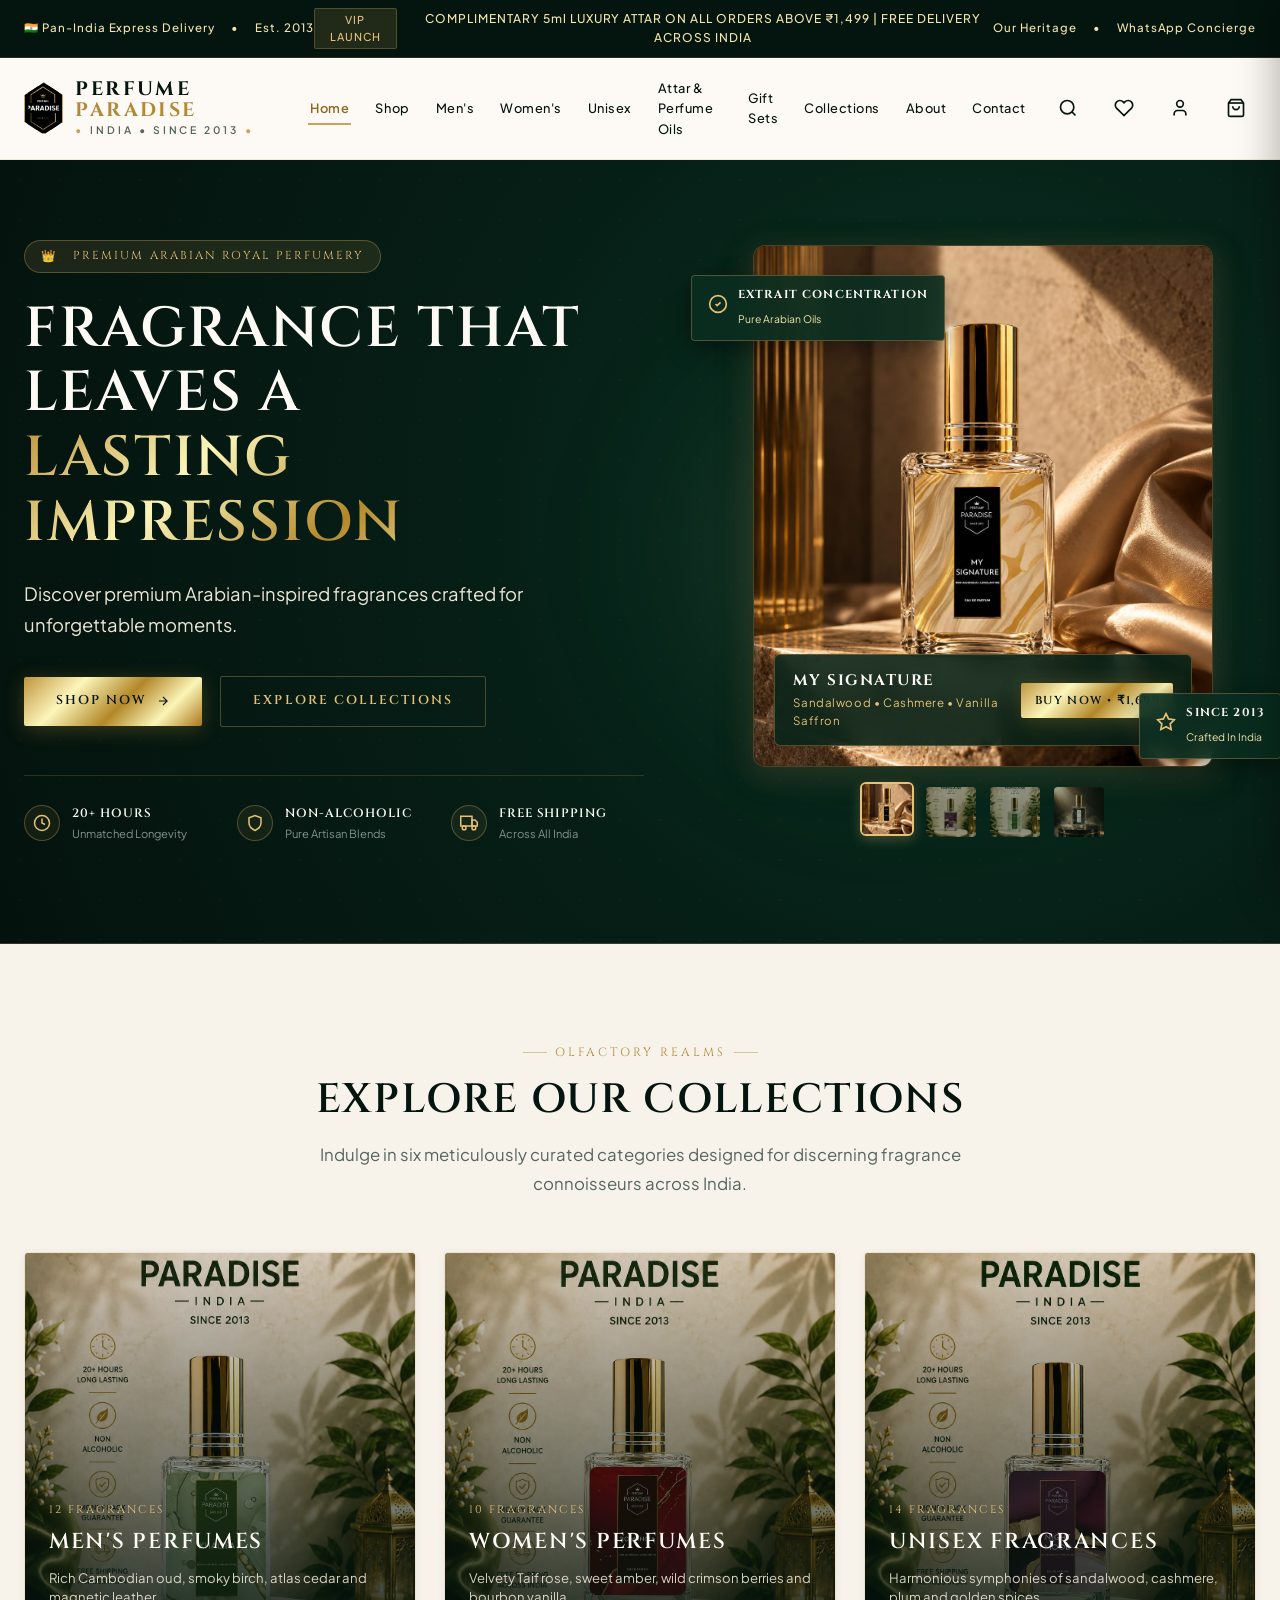
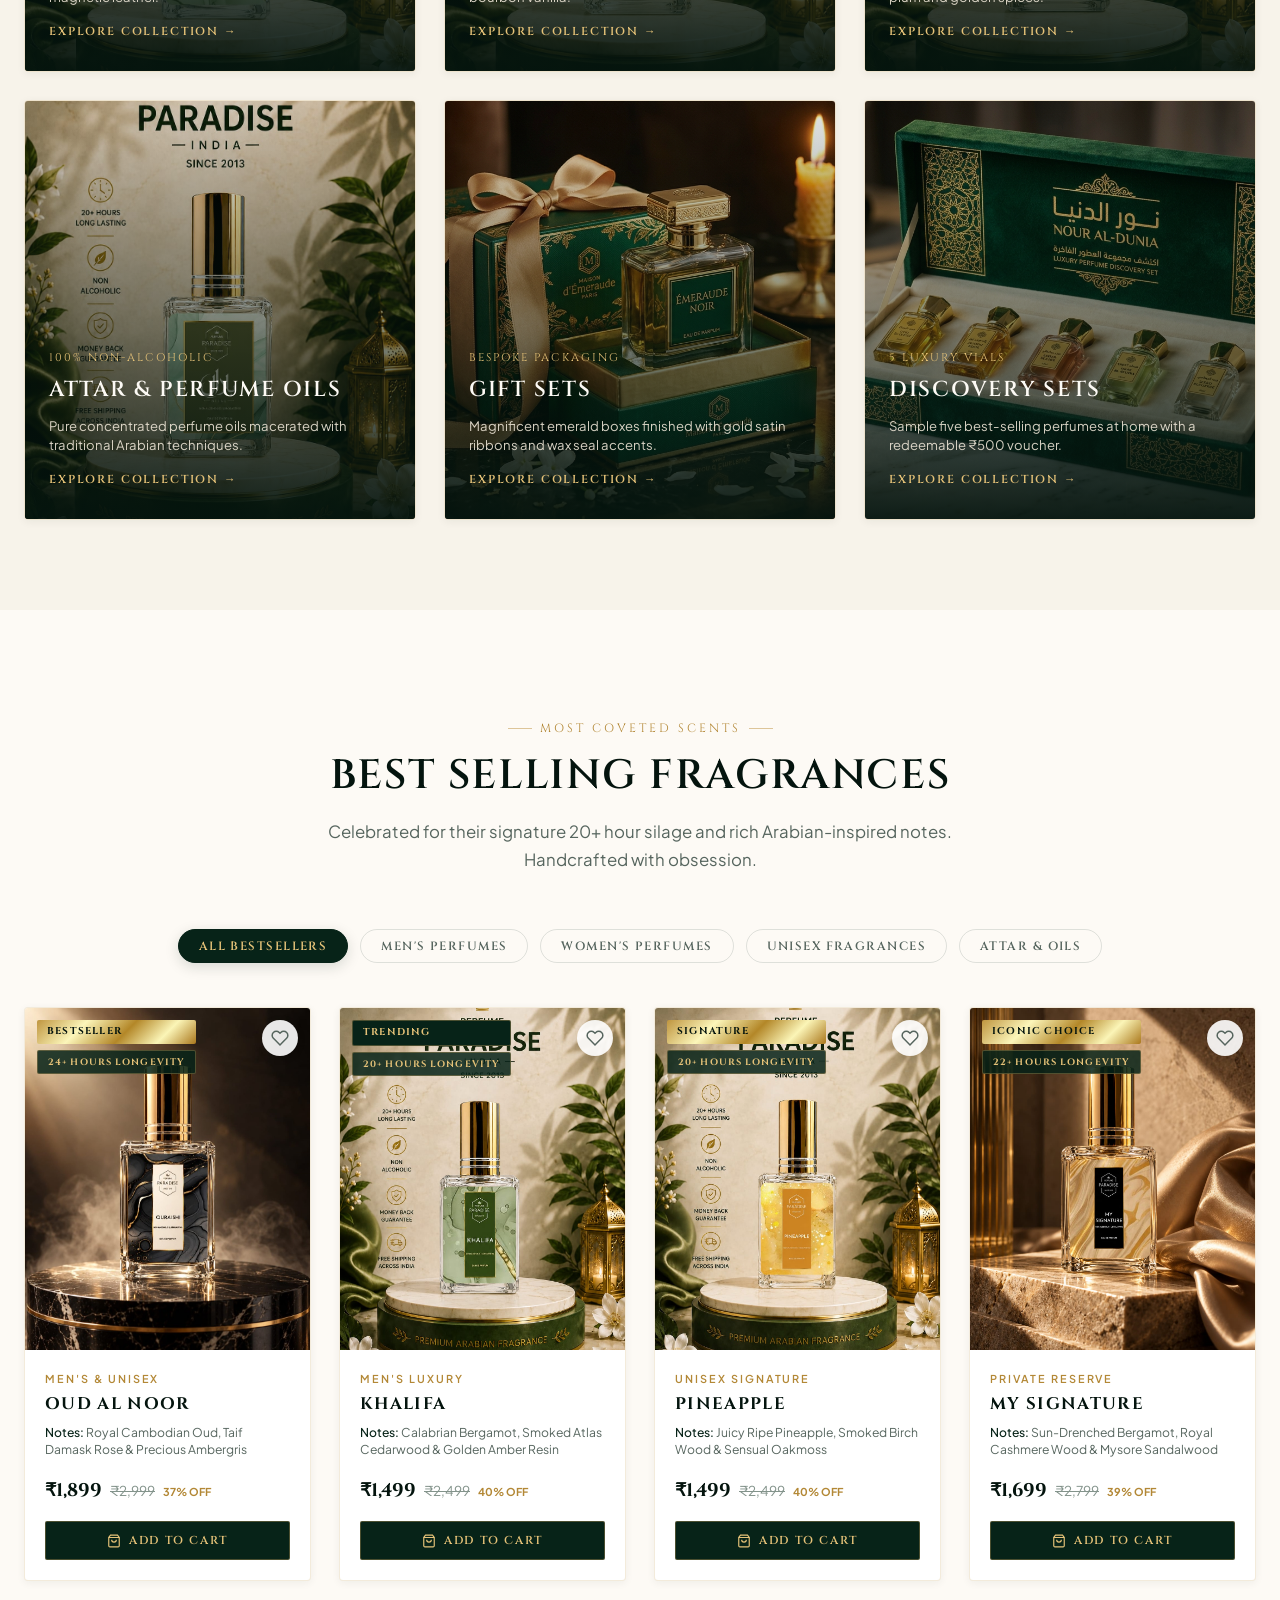
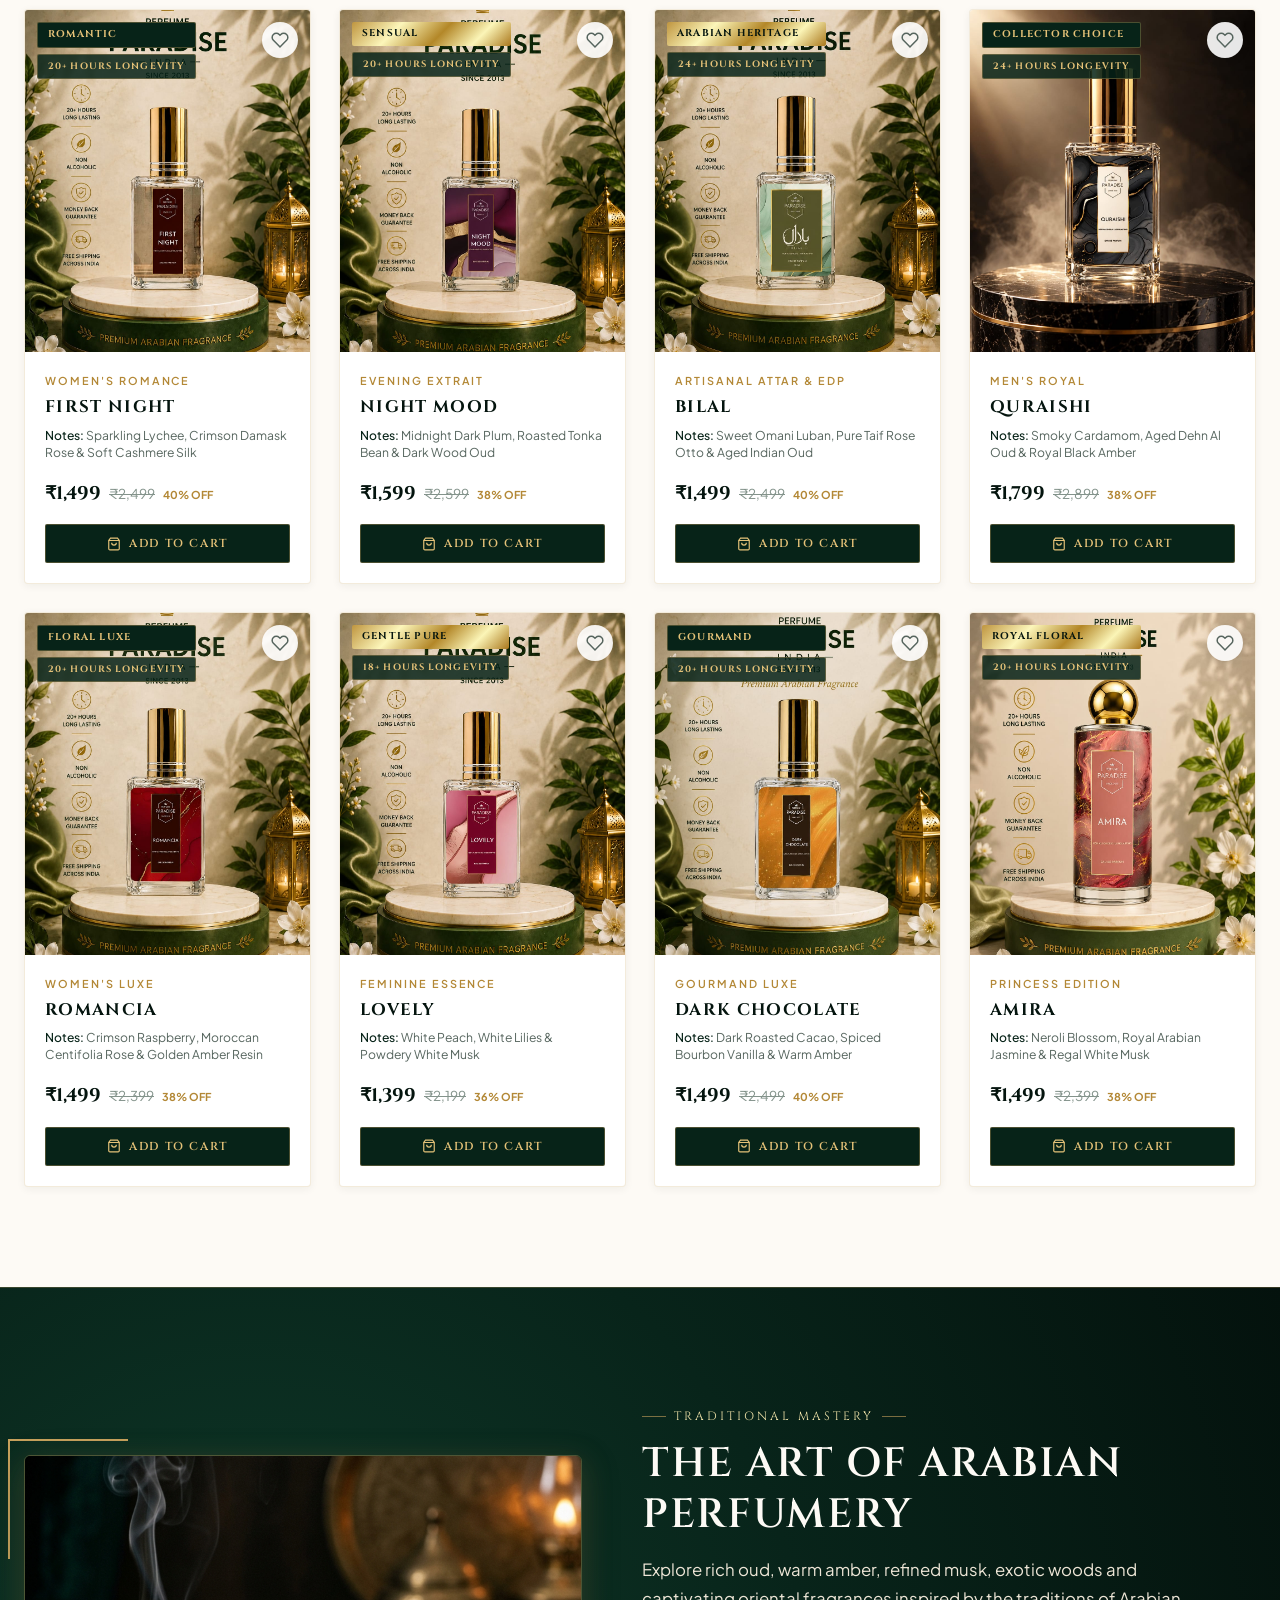
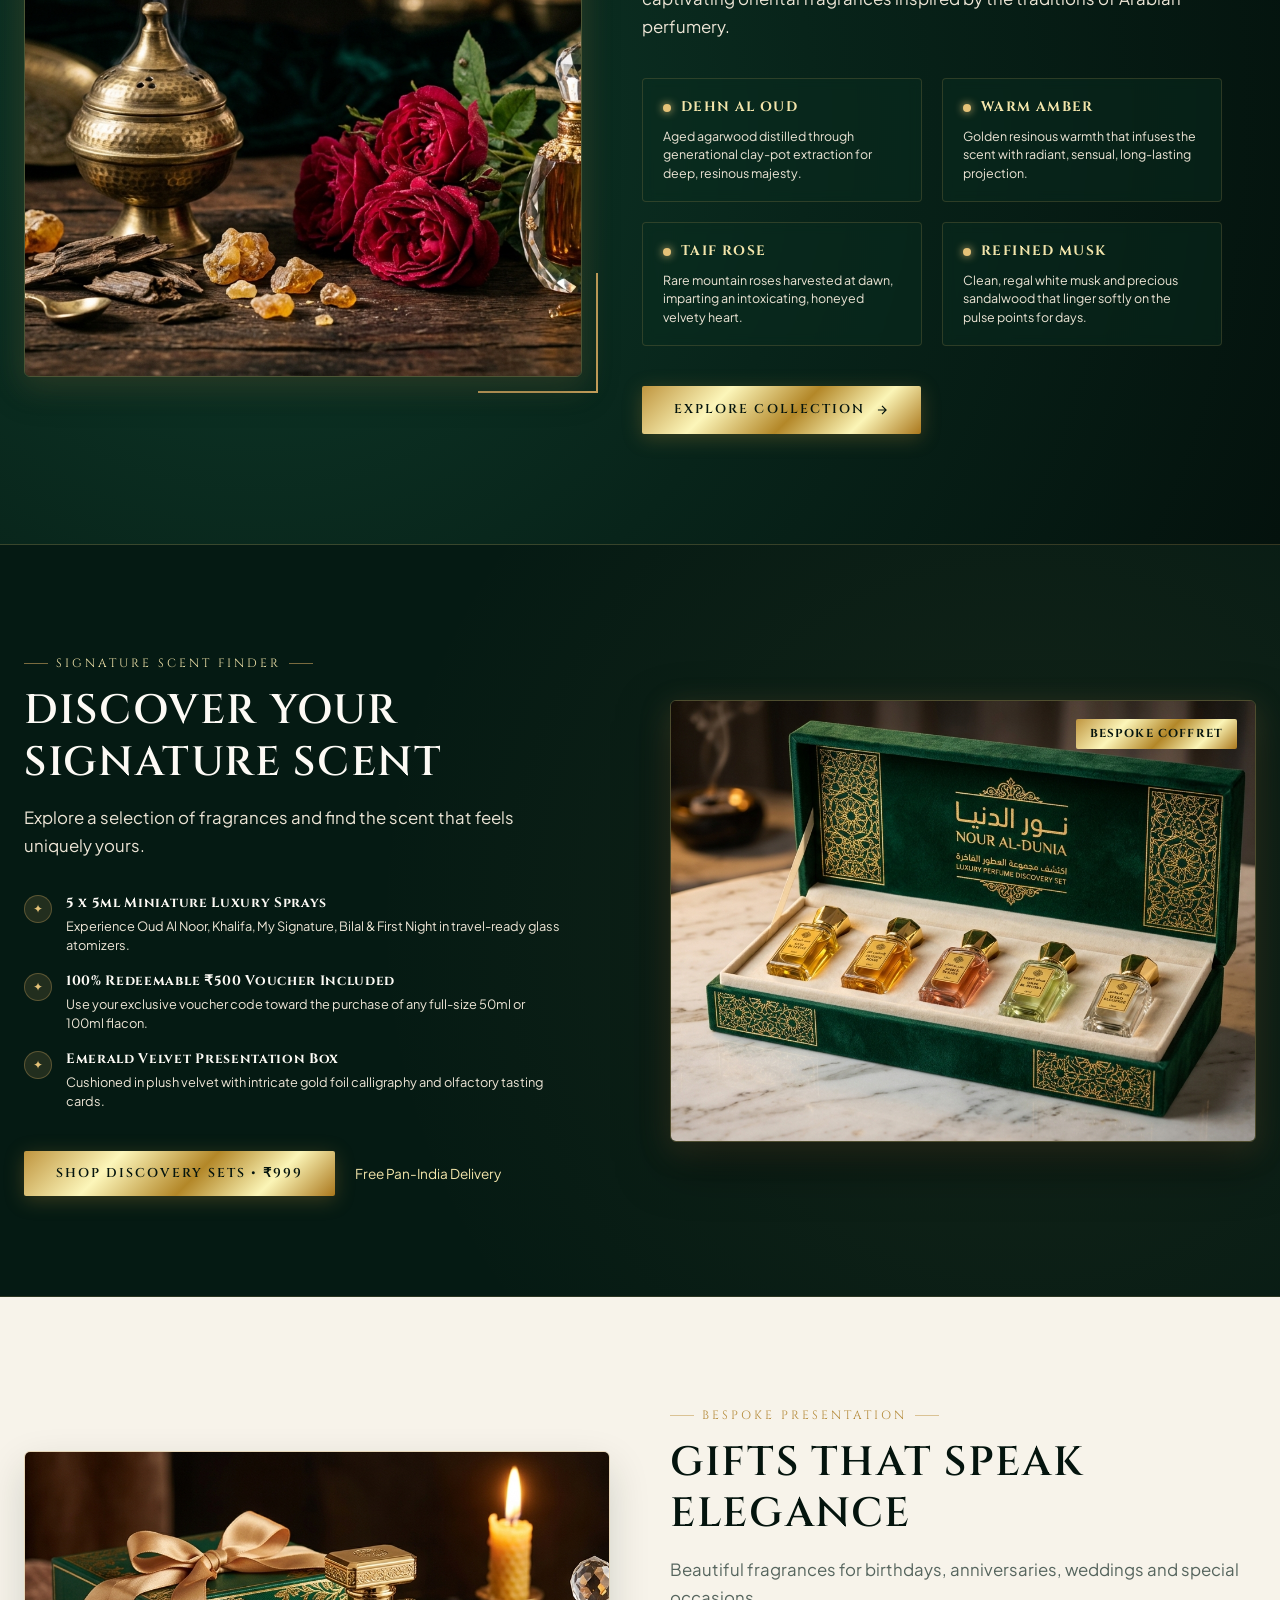
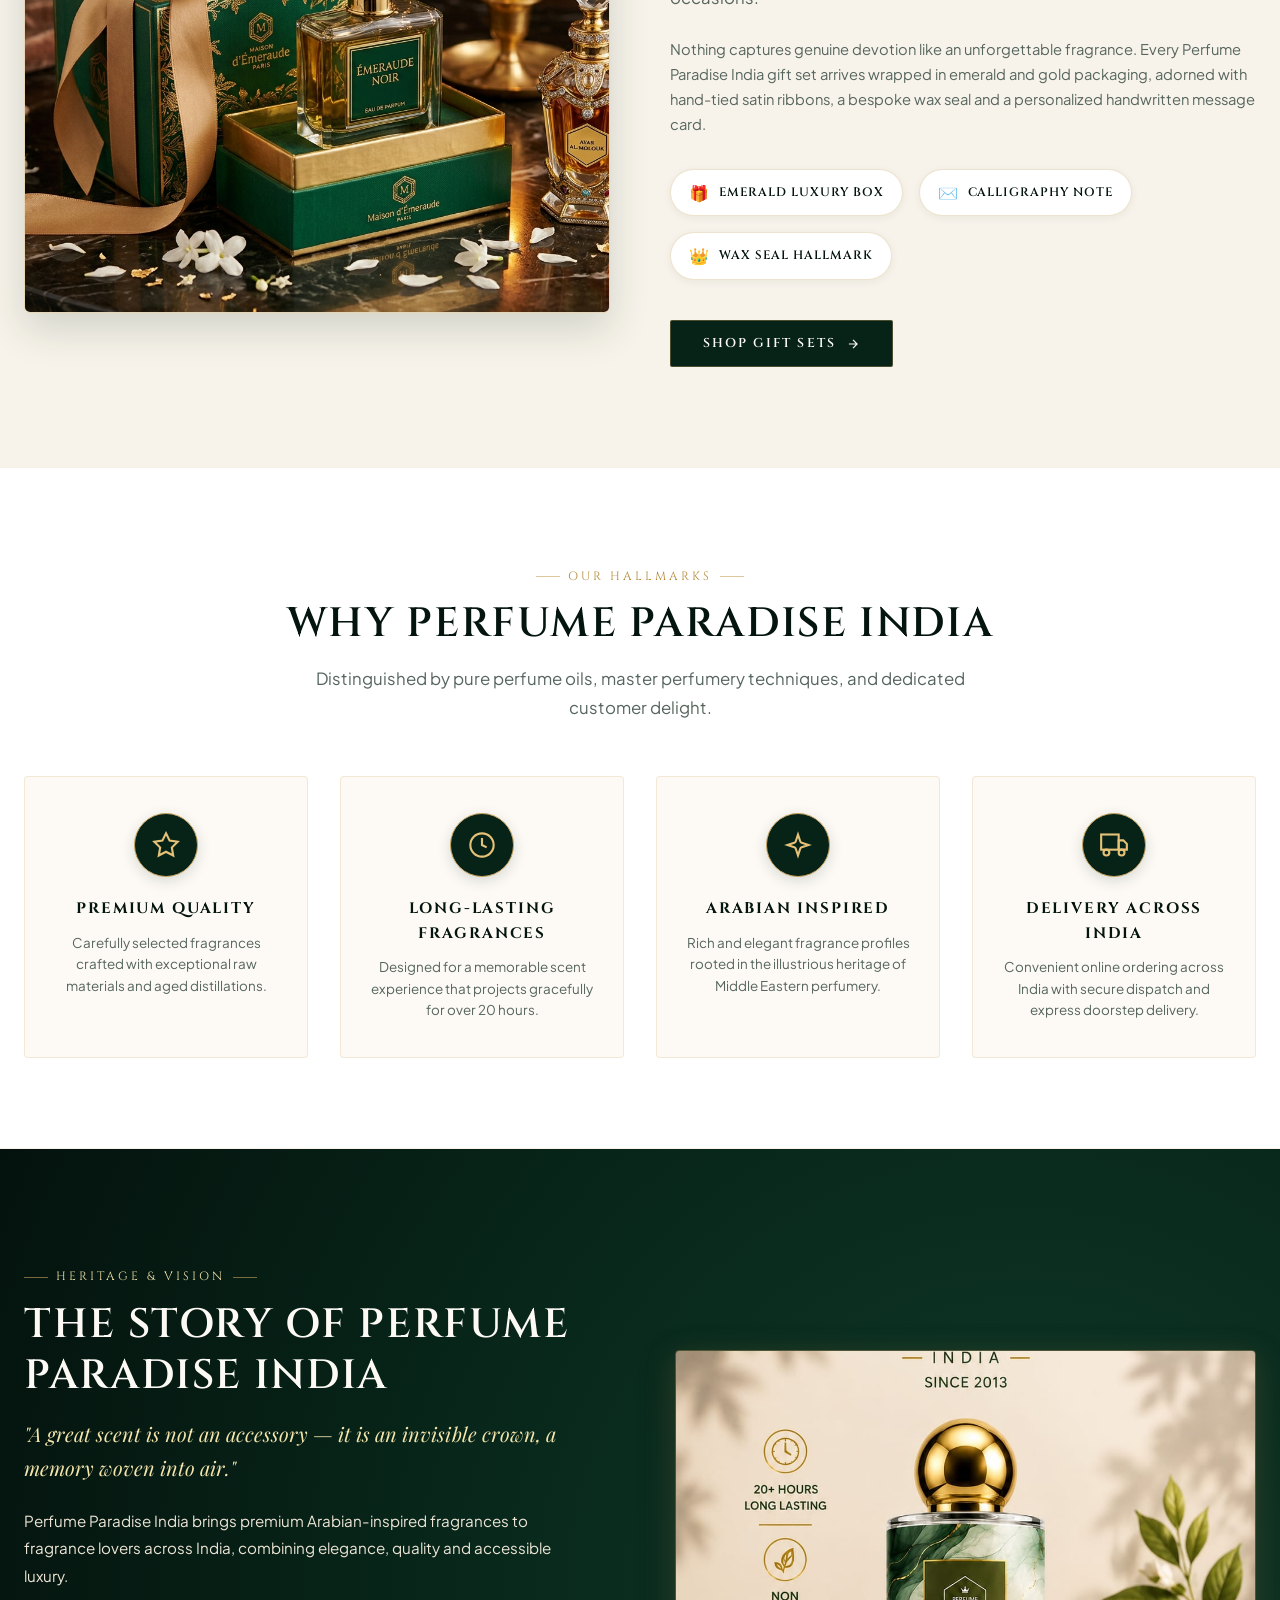
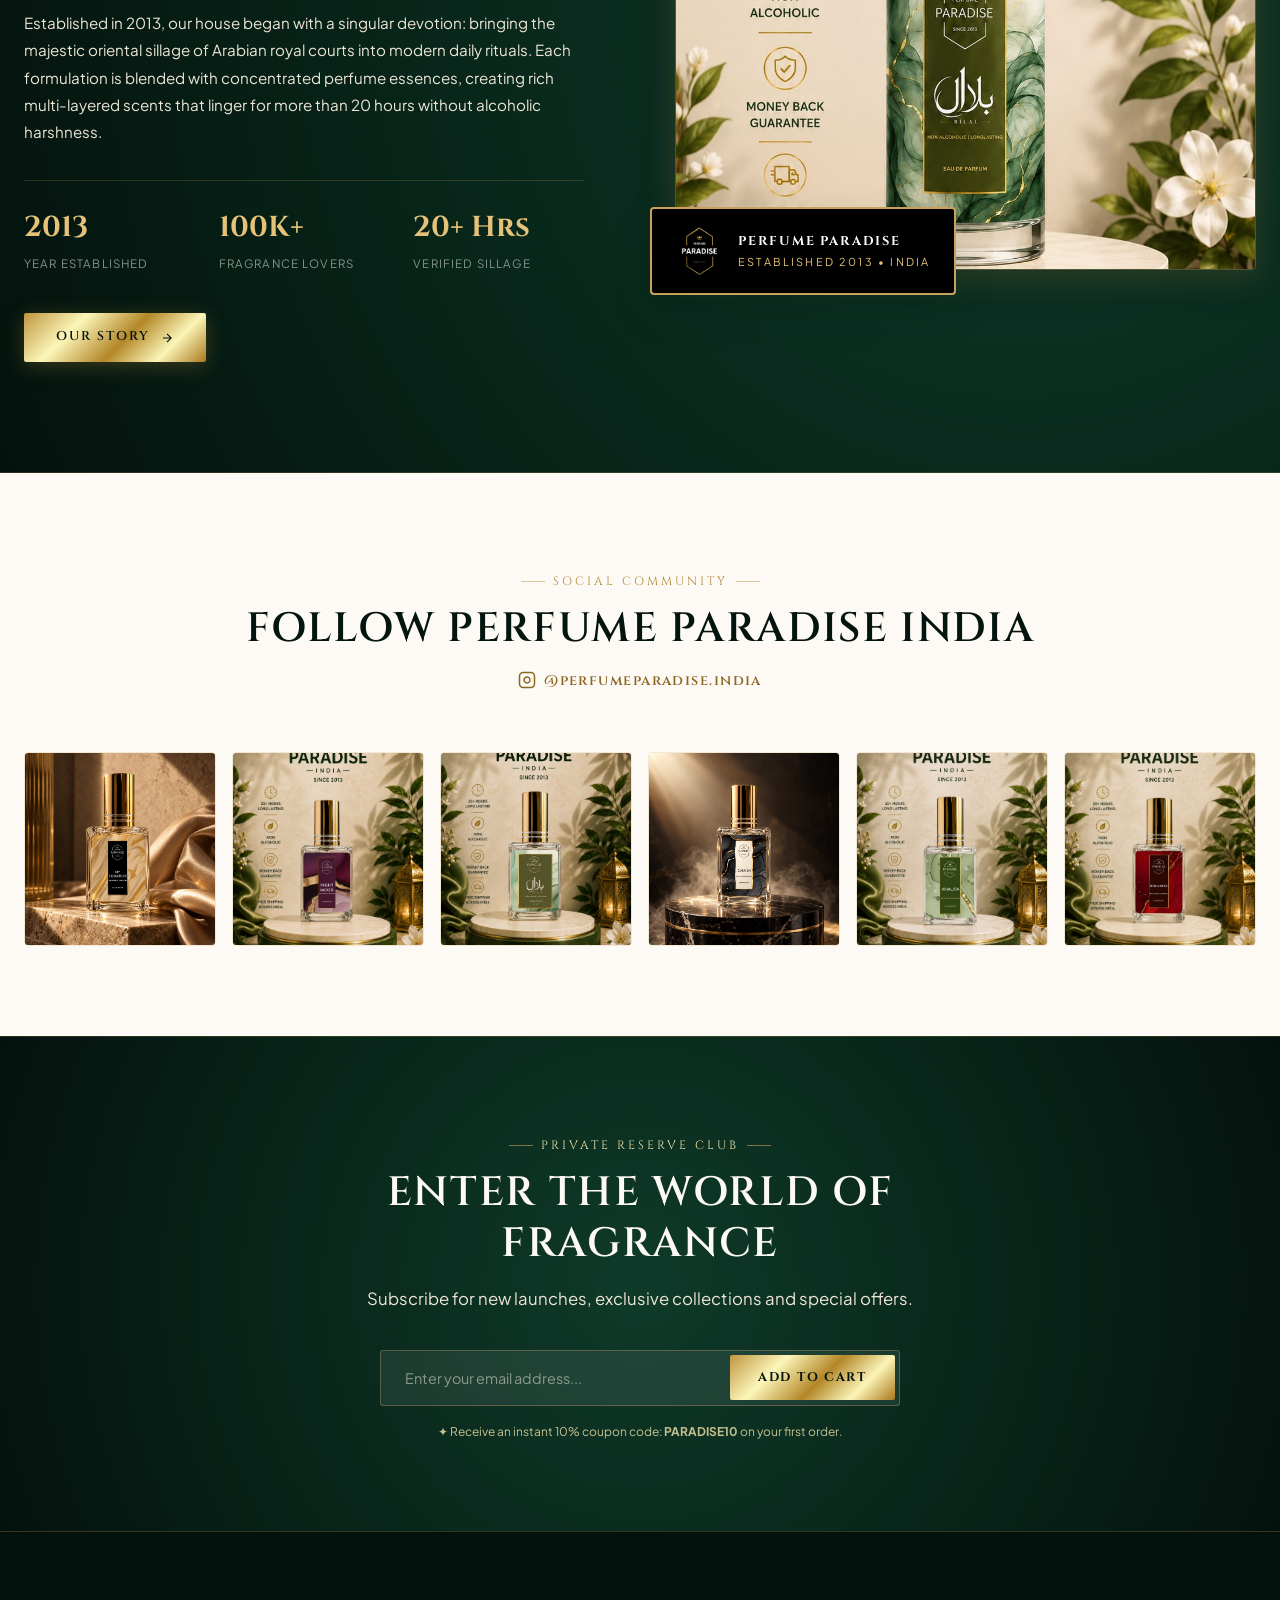
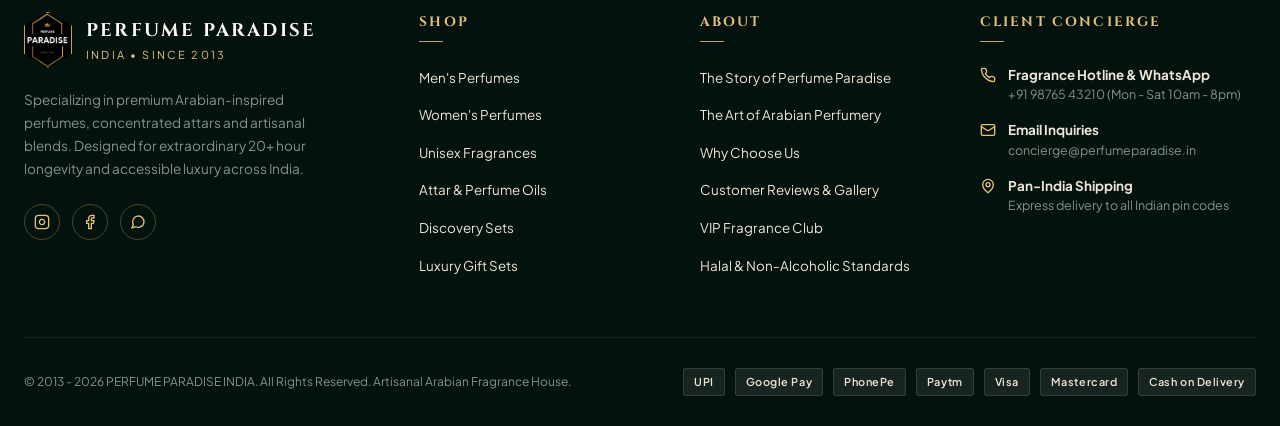
==== index.html @ 606693b3 "Initial commit: Perfume Paradise India luxury e-commerce storefront" ====
<!DOCTYPE html>
<html lang="en">
<head>
  <meta charset="UTF-8">
  <meta name="viewport" content="width=device-width, initial-scale=1.0">
  <title>PERFUME PARADISE INDIA | Premium Arabian Fragrances & Artisanal Attars</title>
  <meta name="description" content="Discover premium Arabian-inspired fragrances crafted for unforgettable moments. Perfume Paradise India brings accessible luxury with extraordinary longevity.">
  <link rel="stylesheet" href="css/style.css">
  <link rel="preconnect" href="https://fonts.googleapis.com">
  <link rel="preconnect" href="https://fonts.gstatic.com" crossorigin>
</head>
<body>

  <!-- ==========================================================================
       ANNOUNCEMENT BAR
       ========================================================================== -->
  <div class="announcement-bar">
    <div class="container announcement-inner">
      <div class="announcement-actions">
        <span>🇮🇳 Pan-India Express Delivery</span>
        <span>•</span>
        <span>Est. 2013</span>
      </div>

      <div class="announcement-text">
        <span class="announcement-pill">VIP Launch</span>
        <span>COMPLIMENTARY 5ml LUXURY ATTAR ON ALL ORDERS ABOVE ₹1,499 | FREE DELIVERY ACROSS INDIA</span>
      </div>

      <div class="announcement-actions">
        <a href="#about">Our Heritage</a>
        <span>•</span>
        <a href="https://wa.me/" target="_blank" rel="noopener">WhatsApp Concierge</a>
      </div>
    </div>
  </div>

  <!-- ==========================================================================
       HEADER & NAVIGATION
       ========================================================================== -->
  <header class="site-header">
    <div class="container nav-container">
      
      <!-- Brand Logo -->
      <a href="#" class="brand-logo-wrap">
        <div class="brand-crest">
          <img src="assets/images/logo.jpg" alt="Perfume Paradise India Crest Logo">
        </div>
        <div class="brand-text-block">
          <div class="brand-name">PERFUME <span>PARADISE</span></div>
          <div class="brand-subtext">INDIA • SINCE 2013</div>
        </div>
      </a>

      <!-- Desktop Navigation Links -->
      <nav class="main-nav" aria-label="Main Navigation">
        <a href="#hero" class="nav-link active">Home</a>
        <a href="#bestsellers" class="nav-link">Shop</a>
        <a href="#bestsellers" class="nav-link" onclick="currentCategory='mens'; renderProducts();">Men's</a>
        <a href="#bestsellers" class="nav-link" onclick="currentCategory='womens'; renderProducts();">Women's</a>
        <a href="#bestsellers" class="nav-link" onclick="currentCategory='unisex'; renderProducts();">Unisex</a>
        <a href="#bestsellers" class="nav-link" onclick="currentCategory='attar'; renderProducts();">Attar & Perfume Oils</a>
        <a href="#gifting" class="nav-link">Gift Sets</a>
        <a href="#categories" class="nav-link">Collections</a>
        <a href="#about" class="nav-link">About</a>
        <a href="#footer" class="nav-link">Contact</a>
      </nav>

      <!-- Utility Icons -->
      <div class="nav-actions">
        <button class="nav-action-btn" id="searchToggleBtn" title="Search Fragrances" aria-label="Search">
          <svg width="20" height="20" viewBox="0 0 24 24" fill="none" stroke="currentColor" stroke-width="2">
            <circle cx="11" cy="11" r="8"></circle>
            <path d="m21 21-4.3-4.3"></path>
          </svg>
        </button>

        <button class="nav-action-btn" id="wishlistToggleBtn" title="Wishlist" aria-label="Wishlist" onclick="showToast('Your saved wishlist items can be viewed in products');">
          <svg width="20" height="20" viewBox="0 0 24 24" fill="none" stroke="currentColor" stroke-width="2">
            <path d="M20.84 4.61a5.5 5.5 0 0 0-7.78 0L12 5.67l-1.06-1.06a5.5 5.5 0 0 0-7.78 7.78l1.06 1.06L12 21.23l7.78-7.78 1.06-1.06a5.5 5.5 0 0 0 0-7.78z"></path>
          </svg>
          <span class="badge-count" id="wishlistBadge" style="display:none;">0</span>
        </button>

        <button class="nav-action-btn" id="accountToggleBtn" title="My Account" aria-label="Account" onclick="showToast('VIP Member Portal: Login or enter email at checkout');">
          <svg width="20" height="20" viewBox="0 0 24 24" fill="none" stroke="currentColor" stroke-width="2">
            <path d="M19 21v-2a4 4 0 0 0-4-4H9a4 4 0 0 0-4 4v2"></path>
            <circle cx="12" cy="7" r="4"></circle>
          </svg>
        </button>

        <button class="nav-action-btn" id="cartToggleBtn" title="Shopping Bag" aria-label="Cart">
          <svg width="20" height="20" viewBox="0 0 24 24" fill="none" stroke="currentColor" stroke-width="2">
            <path d="M6 2 3 6v14a2 2 0 0 0 2 2h14a2 2 0 0 0 2-2V6l-3-4Z"></path>
            <path d="M3 6h18"></path>
            <path d="M16 10a4 4 0 0 1-8 0"></path>
          </svg>
          <span class="badge-count" id="cartBadge">0</span>
        </button>

        <!-- Mobile Hamburger -->
        <button class="mobile-menu-toggle" id="mobileMenuToggle" aria-label="Toggle Menu">
          <span></span>
          <span></span>
          <span></span>
        </button>
      </div>

    </div>
  </header>

  <!-- ==========================================================================
       HERO SECTION
       ========================================================================== -->
  <section class="hero-section" id="hero">
    <div class="hero-pattern-bg"></div>
    <div class="hero-glow"></div>

    <div class="container hero-grid">
      
      <!-- Left Content -->
      <div class="hero-content">
        <div class="hero-badge-pill">
          <span class="crown-icon">👑</span>
          <span>PREMIUM ARABIAN ROYAL PERFUMERY</span>
        </div>

        <h1 class="hero-title">
          FRAGRANCE THAT LEAVES A <br>
          <span class="highlight-gold">LASTING IMPRESSION</span>
        </h1>

        <p class="hero-description">
          Discover premium Arabian-inspired fragrances crafted for unforgettable moments.
        </p>

        <div class="hero-cta-group">
          <a href="#bestsellers" class="btn btn-primary">
            <span>SHOP NOW</span>
            <svg width="14" height="14" viewBox="0 0 24 24" fill="none" stroke="currentColor" stroke-width="2"><path d="M5 12h14m-7-7 7 7-7 7"/></svg>
          </a>
          <a href="#categories" class="btn btn-secondary">
            <span>EXPLORE COLLECTIONS</span>
          </a>
        </div>

        <!-- 3 Pillars Features Bar -->
        <div class="hero-features-bar">
          <div class="hero-feature-item">
            <div class="hero-feat-icon">
              <svg width="18" height="18" viewBox="0 0 24 24" fill="none" stroke="currentColor" stroke-width="2"><circle cx="12" cy="12" r="10"/><polyline points="12 6 12 12 16 14"/></svg>
            </div>
            <div class="hero-feat-text">
              <h5>20+ HOURS</h5>
              <p>Unmatched Longevity</p>
            </div>
          </div>

          <div class="hero-feature-item">
            <div class="hero-feat-icon">
              <svg width="18" height="18" viewBox="0 0 24 24" fill="none" stroke="currentColor" stroke-width="2"><path d="M12 22s8-4 8-10V5l-8-3-8 3v7c0 6 8 10 8 10z"/></svg>
            </div>
            <div class="hero-feat-text">
              <h5>NON-ALCOHOLIC</h5>
              <p>Pure Artisan Blends</p>
            </div>
          </div>

          <div class="hero-feature-item">
            <div class="hero-feat-icon">
              <svg width="18" height="18" viewBox="0 0 24 24" fill="none" stroke="currentColor" stroke-width="2"><rect x="1" y="3" width="15" height="13"/><polygon points="16 8 20 8 23 11 23 16 16 16 16 8"/><circle cx="5.5" cy="18.5" r="2.5"/><circle cx="18.5" cy="18.5" r="2.5"/></svg>
            </div>
            <div class="hero-feat-text">
              <h5>FREE SHIPPING</h5>
              <p>Across All India</p>
            </div>
          </div>
        </div>
      </div>

      <!-- Right Visual Stage -->
      <div class="hero-stage">
        
        <!-- Floating Longevity Badge -->
        <div class="floating-badge">
          <div class="floating-badge-icon">
            <svg width="20" height="20" viewBox="0 0 24 24" fill="none" stroke="currentColor" stroke-width="2"><circle cx="12" cy="12" r="10"/><path d="m9 12 2 2 4-4"/></svg>
          </div>
          <div class="floating-badge-text">
            <h6>EXTRAIT CONCENTRATION</h6>
            <span>Pure Arabian Oils</span>
          </div>
        </div>

        <!-- Floating Heritage Badge -->
        <div class="floating-badge right">
          <div class="floating-badge-icon">
            <svg width="20" height="20" viewBox="0 0 24 24" fill="none" stroke="currentColor" stroke-width="2"><path d="M12 2l3.09 6.26L22 9.27l-5 4.87 1.18 6.88L12 17.77l-6.18 3.25L7 14.14 2 9.27l6.91-1.01L12 2z"/></svg>
          </div>
          <div class="floating-badge-text">
            <h6>SINCE 2013</h6>
            <span>Crafted In India</span>
          </div>
        </div>

        <!-- Main Bottle Showcase Card -->
        <div class="hero-bottle-frame">
          <img src="assets/images/my-signature.jpg" id="heroBottleImg" alt="Perfume Paradise India - My Signature Bottle on Marble with Warm Gold Silk">
          
          <div class="hero-bottle-tag">
            <div class="hero-bottle-info">
              <h4 id="heroBottleTitle">MY SIGNATURE</h4>
              <p id="heroBottleNotes">Sandalwood • Cashmere • Vanilla Saffron</p>
            </div>
            <button class="btn btn-primary btn-sm" onclick="addToCart('my-signature')">
              BUY NOW • ₹1,699
            </button>
          </div>
        </div>

        <!-- Interactive Scent Switchers -->
        <div class="hero-bottle-switchers" title="Click to view iconic blends">
          <button class="hero-thumb-btn active" data-scent="my-signature" title="My Signature">
            <img src="assets/images/my-signature.jpg" alt="My Signature">
          </button>
          <button class="hero-thumb-btn" data-scent="night-mood" title="Night Mood">
            <img src="assets/images/night-mood.jpg" alt="Night Mood">
          </button>
          <button class="hero-thumb-btn" data-scent="khalifa" title="Khalifa">
            <img src="assets/images/khalifa.jpg" alt="Khalifa">
          </button>
          <button class="hero-thumb-btn" data-scent="quraishi" title="Quraishi">
            <img src="assets/images/quraishi.jpg" alt="Quraishi">
          </button>
        </div>

      </div>

    </div>
  </section>

  <!-- ==========================================================================
       CATEGORIES SECTION (6 Cards)
       ========================================================================== -->
  <section class="categories-section" id="categories">
    <div class="container">
      <div class="section-header">
        <div class="section-label">Olfactory Realms</div>
        <h2 class="section-title">EXPLORE OUR COLLECTIONS</h2>
        <p class="section-subtitle">
          Indulge in six meticulously curated categories designed for discerning fragrance connoisseurs across India.
        </p>
      </div>

      <div class="categories-grid">
        
        <!-- 1. Men's Perfumes -->
        <a href="#bestsellers" class="category-card" onclick="currentCategory='mens'; renderProducts();">
          <img class="category-img" src="assets/images/khalifa.jpg" alt="Men's Perfumes Collection">
          <div class="category-overlay">
            <span class="category-count">12 Fragrances</span>
            <h3 class="category-name">Men's Perfumes</h3>
            <p class="category-desc">Rich Cambodian oud, smoky birch, atlas cedar and magnetic leather.</p>
            <span class="category-action">Explore Collection →</span>
          </div>
        </a>

        <!-- 2. Women's Perfumes -->
        <a href="#bestsellers" class="category-card" onclick="currentCategory='womens'; renderProducts();">
          <img class="category-img" src="assets/images/romancia.jpg" alt="Women's Perfumes Collection">
          <div class="category-overlay">
            <span class="category-count">10 Fragrances</span>
            <h3 class="category-name">Women's Perfumes</h3>
            <p class="category-desc">Velvety Taif rose, sweet amber, wild crimson berries and bourbon vanilla.</p>
            <span class="category-action">Explore Collection →</span>
          </div>
        </a>

        <!-- 3. Unisex Fragrances -->
        <a href="#bestsellers" class="category-card" onclick="currentCategory='unisex'; renderProducts();">
          <img class="category-img" src="assets/images/night-mood.jpg" alt="Unisex Fragrances Collection">
          <div class="category-overlay">
            <span class="category-count">14 Fragrances</span>
            <h3 class="category-name">Unisex Fragrances</h3>
            <p class="category-desc">Harmonious symphonies of sandalwood, cashmere, plum and golden spices.</p>
            <span class="category-action">Explore Collection →</span>
          </div>
        </a>

        <!-- 4. Attar & Perfume Oils -->
        <a href="#bestsellers" class="category-card" onclick="currentCategory='attar'; renderProducts();">
          <img class="category-img" src="assets/images/bilal.jpg" alt="Attar & Perfume Oils Collection">
          <div class="category-overlay">
            <span class="category-count">100% Non-Alcoholic</span>
            <h3 class="category-name">Attar & Perfume Oils</h3>
            <p class="category-desc">Pure concentrated perfume oils macerated with traditional Arabian techniques.</p>
            <span class="category-action">Explore Collection →</span>
          </div>
        </a>

        <!-- 5. Gift Sets -->
        <a href="#gifting" class="category-card">
          <img class="category-img" src="assets/images/gift-sets.jpg" alt="Gift Sets Collection">
          <div class="category-overlay">
            <span class="category-count">Bespoke Packaging</span>
            <h3 class="category-name">Gift Sets</h3>
            <p class="category-desc">Magnificent emerald boxes finished with gold satin ribbons and wax seal accents.</p>
            <span class="category-action">Explore Collection →</span>
          </div>
        </a>

        <!-- 6. Discovery Sets -->
        <a href="#discovery" class="category-card">
          <img class="category-img" src="assets/images/discovery-box.jpg" alt="Discovery Sets Collection">
          <div class="category-overlay">
            <span class="category-count">5 Luxury Vials</span>
            <h3 class="category-name">Discovery Sets</h3>
            <p class="category-desc">Sample five best-selling perfumes at home with a redeemable ₹500 voucher.</p>
            <span class="category-action">Explore Collection →</span>
          </div>
        </a>

      </div>
    </div>
  </section>

  <!-- ==========================================================================
       BEST SELLERS SECTION
       ========================================================================== -->
  <section class="bestsellers-section" id="bestsellers">
    <div class="container">
      
      <div class="section-header">
        <div class="section-label">Most Coveted Scents</div>
        <h2 class="section-title">BEST SELLING FRAGRANCES</h2>
        <p class="section-subtitle">
          Celebrated for their signature 20+ hour silage and rich Arabian-inspired notes. Handcrafted with obsession.
        </p>
      </div>

      <!-- Category Filter Pills -->
      <div class="filter-nav">
        <button class="filter-btn active" data-filter="all">All Bestsellers</button>
        <button class="filter-btn" data-filter="mens">Men's Perfumes</button>
        <button class="filter-btn" data-filter="womens">Women's Perfumes</button>
        <button class="filter-btn" data-filter="unisex">Unisex Fragrances</button>
        <button class="filter-btn" data-filter="attar">Attar & Oils</button>
      </div>

      <!-- Dynamic Product Grid -->
      <div class="products-grid" id="productsContainer">
        <!-- Rendered via JS -->
      </div>

    </div>
  </section>

  <!-- ==========================================================================
       ARABIAN COLLECTION SECTION
       ========================================================================== -->
  <section class="arabian-section" id="arabian-art">
    <div class="container arabian-grid">
      
      <!-- Visual with Agarwood, Mabkhara & Damask Rose -->
      <div class="arabian-visual-stage">
        <div class="arabian-frame-decor"></div>
        <div class="arabian-frame-decor br"></div>
        <div class="arabian-visual-box">
          <img src="assets/images/arabian-art.jpg" alt="The Art of Arabian Perfumery - Oud Wood, Mabkhara Incense and Damask Roses">
        </div>
      </div>

      <!-- Editorial Narrative & Notes Breakdown -->
      <div class="arabian-content">
        <div class="section-label" style="color:var(--gold-300);">Traditional Mastery</div>
        <h2 class="section-title light">THE ART OF ARABIAN PERFUMERY</h2>
        
        <p class="section-subtitle light" style="margin: 0 0 24px 0; text-align: left;">
          Explore rich oud, warm amber, refined musk, exotic woods and captivating oriental fragrances inspired by the traditions of Arabian perfumery.
        </p>

        <!-- 4 Note Pillars -->
        <div class="arabian-notes-grid">
          <div class="arabian-note-card">
            <div class="note-head">
              <span class="note-bullet"></span>
              <h4 class="note-title">DEHN AL OUD</h4>
            </div>
            <p class="note-desc">Aged agarwood distilled through generational clay-pot extraction for deep, resinous majesty.</p>
          </div>

          <div class="arabian-note-card">
            <div class="note-head">
              <span class="note-bullet"></span>
              <h4 class="note-title">WARM AMBER</h4>
            </div>
            <p class="note-desc">Golden resinous warmth that infuses the scent with radiant, sensual, long-lasting projection.</p>
          </div>

          <div class="arabian-note-card">
            <div class="note-head">
              <span class="note-bullet"></span>
              <h4 class="note-title">TAIF ROSE</h4>
            </div>
            <p class="note-desc">Rare mountain roses harvested at dawn, imparting an intoxicating, honeyed velvety heart.</p>
          </div>

          <div class="arabian-note-card">
            <div class="note-head">
              <span class="note-bullet"></span>
              <h4 class="note-title">REFINED MUSK</h4>
            </div>
            <p class="note-desc">Clean, regal white musk and precious sandalwood that linger softly on the pulse points for days.</p>
          </div>
        </div>

        <a href="#bestsellers" class="btn btn-primary" onclick="currentCategory='all'; renderProducts();">
          <span>EXPLORE COLLECTION</span>
          <svg width="14" height="14" viewBox="0 0 24 24" fill="none" stroke="currentColor" stroke-width="2"><path d="M5 12h14m-7-7 7 7-7 7"/></svg>
        </a>
      </div>

    </div>
  </section>

  <!-- ==========================================================================
       DISCOVERY SET SECTION (Dark Emerald)
       ========================================================================== -->
  <section class="discovery-section" id="discovery">
    <div class="discovery-bg-ornament"></div>

    <div class="container discovery-grid">
      
      <!-- Content Left -->
      <div class="discovery-content">
        <div class="section-label" style="color:var(--gold-300);">Signature Scent Finder</div>
        <h2 class="section-title light">DISCOVER YOUR SIGNATURE SCENT</h2>
        
        <p class="section-subtitle light" style="margin: 0; text-align: left;">
          Explore a selection of fragrances and find the scent that feels uniquely yours.
        </p>

        <div class="discovery-features-list">
          <div class="discovery-feature-line">
            <div class="line-icon">✦</div>
            <div>
              <strong>5 x 5ml Miniature Luxury Sprays</strong>
              <p>Experience Oud Al Noor, Khalifa, My Signature, Bilal & First Night in travel-ready glass atomizers.</p>
            </div>
          </div>

          <div class="discovery-feature-line">
            <div class="line-icon">✦</div>
            <div>
              <strong>100% Redeemable ₹500 Voucher Included</strong>
              <p>Use your exclusive voucher code toward the purchase of any full-size 50ml or 100ml flacon.</p>
            </div>
          </div>

          <div class="discovery-feature-line">
            <div class="line-icon">✦</div>
            <div>
              <strong>Emerald Velvet Presentation Box</strong>
              <p>Cushioned in plush velvet with intricate gold foil calligraphy and olfactory tasting cards.</p>
            </div>
          </div>
        </div>

        <div style="display:flex; align-items:center; gap:20px; flex-wrap:wrap;">
          <button class="btn btn-primary" onclick="addToCart('oud-al-noor', '5-Vial Discovery Coffret Set')">
            <span>SHOP DISCOVERY SETS • ₹999</span>
          </button>
          <span style="font-size:0.85rem; color:var(--gold-300);">Free Pan-India Delivery</span>
        </div>
      </div>

      <!-- Coffret Box Image Right -->
      <div class="discovery-box-preview">
        <span class="discovery-ribbon">Bespoke Coffret</span>
        <img src="assets/images/discovery-box.jpg" alt="Perfume Paradise India Luxury Discovery Set Box in Emerald Velvet">
      </div>

    </div>
  </section>

  <!-- ==========================================================================
       GIFTING SECTION
       ========================================================================== -->
  <section class="gifting-section" id="gifting">
    <div class="container gifting-grid">
      
      <!-- Gifting Visual Left -->
      <div class="gifting-media-wrapper">
        <div class="gifting-image-frame">
          <img src="assets/images/gift-sets.jpg" alt="Perfume Paradise India Luxury Gifting Box with Gold Ribbon and Crystal Attar">
        </div>
      </div>

      <!-- Gifting Content Right -->
      <div class="gifting-content">
        <div class="section-label">Bespoke Presentation</div>
        <h2 class="section-title">GIFTS THAT SPEAK ELEGANCE</h2>
        
        <p class="section-subtitle" style="margin: 0 0 24px 0; text-align: left;">
          Beautiful fragrances for birthdays, anniversaries, weddings and special occasions.
        </p>

        <p style="font-size:0.92rem; color:var(--text-secondary); line-height:1.7; margin-bottom:28px;">
          Nothing captures genuine devotion like an unforgettable fragrance. Every Perfume Paradise India gift set arrives wrapped in emerald and gold packaging, adorned with hand-tied satin ribbons, a bespoke wax seal and a personalized handwritten message card.
        </p>

        <!-- Gift Highlights -->
        <div class="gifting-services-pills">
          <div class="gift-pill-item">
            <span class="gift-pill-icon">🎁</span>
            <span class="gift-pill-text">Emerald Luxury Box</span>
          </div>
          <div class="gift-pill-item">
            <span class="gift-pill-icon">✉️</span>
            <span class="gift-pill-text">Calligraphy Note</span>
          </div>
          <div class="gift-pill-item">
            <span class="gift-pill-icon">👑</span>
            <span class="gift-pill-text">Wax Seal Hallmark</span>
          </div>
        </div>

        <button class="btn btn-emerald" onclick="addToCart('my-signature', 'Bespoke Royal Gift Coffret'); showToast('Royal Gift Box added to bag!');">
          <span>SHOP GIFT SETS</span>
          <svg width="14" height="14" viewBox="0 0 24 24" fill="none" stroke="currentColor" stroke-width="2"><path d="M5 12h14m-7-7 7 7-7 7"/></svg>
        </button>
      </div>

    </div>
  </section>

  <!-- ==========================================================================
       WHY PERFUME PARADISE INDIA (4 Features)
       ========================================================================== -->
  <section class="why-section" id="why-us">
    <div class="container">
      
      <div class="section-header">
        <div class="section-label">Our Hallmarks</div>
        <h2 class="section-title">WHY PERFUME PARADISE INDIA</h2>
        <p class="section-subtitle">
          Distinguished by pure perfume oils, master perfumery techniques, and dedicated customer delight.
        </p>
      </div>

      <div class="why-features-grid">
        
        <!-- Feature 1 -->
        <div class="why-feature-card">
          <div class="why-icon-emblem">
            <svg width="28" height="28" viewBox="0 0 24 24" fill="none" stroke="currentColor" stroke-width="1.8">
              <path d="M12 2l3.09 6.26L22 9.27l-5 4.87 1.18 6.88L12 17.77l-6.18 3.25L7 14.14 2 9.27l6.91-1.01L12 2z"></path>
            </svg>
          </div>
          <h3 class="why-feature-title">PREMIUM QUALITY</h3>
          <p class="why-feature-desc">Carefully selected fragrances crafted with exceptional raw materials and aged distillations.</p>
        </div>

        <!-- Feature 2 -->
        <div class="why-feature-card">
          <div class="why-icon-emblem">
            <svg width="28" height="28" viewBox="0 0 24 24" fill="none" stroke="currentColor" stroke-width="1.8">
              <circle cx="12" cy="12" r="10"></circle>
              <polyline points="12 6 12 12 16 14"></polyline>
            </svg>
          </div>
          <h3 class="why-feature-title">LONG-LASTING FRAGRANCES</h3>
          <p class="why-feature-desc">Designed for a memorable scent experience that projects gracefully for over 20 hours.</p>
        </div>

        <!-- Feature 3 -->
        <div class="why-feature-card">
          <div class="why-icon-emblem">
            <svg width="28" height="28" viewBox="0 0 24 24" fill="none" stroke="currentColor" stroke-width="1.8">
              <path d="m12 3-1.9 5.8a2 2 0 0 1-1.3 1.3L3 12l5.8 1.9a2 2 0 0 1 1.3 1.3L12 21l1.9-5.8a2 2 0 0 1 1.3-1.3L21 12l-5.8-1.9a2 2 0 0 1-1.3-1.3L12 3Z"></path>
            </svg>
          </div>
          <h3 class="why-feature-title">ARABIAN INSPIRED</h3>
          <p class="why-feature-desc">Rich and elegant fragrance profiles rooted in the illustrious heritage of Middle Eastern perfumery.</p>
        </div>

        <!-- Feature 4 -->
        <div class="why-feature-card">
          <div class="why-icon-emblem">
            <svg width="28" height="28" viewBox="0 0 24 24" fill="none" stroke="currentColor" stroke-width="1.8">
              <rect x="1" y="3" width="15" height="13"></rect>
              <polygon points="16 8 20 8 23 11 23 16 16 16 16 8"></polygon>
              <circle cx="5.5" cy="18.5" r="2.5"></circle>
              <circle cx="18.5" cy="18.5" r="2.5"></circle>
            </svg>
          </div>
          <h3 class="why-feature-title">DELIVERY ACROSS INDIA</h3>
          <p class="why-feature-desc">Convenient online ordering across India with secure dispatch and express doorstep delivery.</p>
        </div>

      </div>

    </div>
  </section>

  <!-- ==========================================================================
       ABOUT BRAND STORY SECTION
       ========================================================================== -->
  <section class="about-section" id="about">
    <div class="container about-grid">
      
      <!-- Brand Story Content -->
      <div class="about-story-content">
        <div class="section-label" style="color:var(--gold-300);">Heritage & Vision</div>
        <h2 class="section-title light">THE STORY OF PERFUME PARADISE INDIA</h2>

        <p class="about-lead">
          "A great scent is not an accessory — it is an invisible crown, a memory woven into air."
        </p>

        <p class="about-body-text">
          Perfume Paradise India brings premium Arabian-inspired fragrances to fragrance lovers across India, combining elegance, quality and accessible luxury.
        </p>

        <p class="about-body-text" style="margin-top:-14px;">
          Established in 2013, our house began with a singular devotion: bringing the majestic oriental sillage of Arabian royal courts into modern daily rituals. Each formulation is blended with concentrated perfume essences, creating rich multi-layered scents that linger for more than 20 hours without alcoholic harshness.
        </p>

        <!-- Brand Metrics -->
        <div class="about-metrics-bar">
          <div class="about-metric-item">
            <h3>2013</h3>
            <p>Year Established</p>
          </div>
          <div class="about-metric-item">
            <h3>100K+</h3>
            <p>Fragrance Lovers</p>
          </div>
          <div class="about-metric-item">
            <h3>20+ Hrs</h3>
            <p>Verified Sillage</p>
          </div>
        </div>

        <a href="#bestsellers" class="btn btn-primary">
          <span>OUR STORY</span>
          <svg width="14" height="14" viewBox="0 0 24 24" fill="none" stroke="currentColor" stroke-width="2"><path d="M5 12h14m-7-7 7 7-7 7"/></svg>
        </a>
      </div>

      <!-- Visual Collage -->
      <div class="about-visual-collage">
        <img class="about-main-img" src="assets/images/bilal-royal.jpg" alt="Perfume Paradise India Bilal Royal Flacon with Gold Dome and Arabic Lettering">
        
        <div class="about-crest-badge">
          <img class="logo-thumb" src="assets/images/logo.jpg" alt="Logo Crest">
          <div>
            <h5>PERFUME PARADISE</h5>
            <p>ESTABLISHED 2013 • INDIA</p>
          </div>
        </div>
      </div>

    </div>
  </section>

  <!-- ==========================================================================
       INSTAGRAM SECTION
       ========================================================================== -->
  <section class="instagram-section" id="instagram">
    <div class="container">
      
      <div class="section-header" style="margin-bottom: 24px;">
        <div class="section-label">Social Community</div>
        <h2 class="section-title">FOLLOW PERFUME PARADISE INDIA</h2>
        <a href="https://instagram.com/perfumeparadise.india" target="_blank" rel="noopener" class="instagram-handle">
          <svg width="18" height="18" viewBox="0 0 24 24" fill="none" stroke="currentColor" stroke-width="2">
            <rect width="20" height="20" x="2" y="2" rx="5" ry="5"></rect>
            <path d="M16 11.37A4 4 0 1 1 12.63 8 4 4 0 0 1 16 11.37z"></path>
            <line x1="17.5" x2="17.51" y1="6.5" y2="6.5"></line>
          </svg>
          <span>@perfumeparadise.india</span>
        </a>
      </div>

      <!-- 6-Tile Instagram Grid -->
      <div class="instagram-grid">
        
        <a href="https://instagram.com/perfumeparadise.india" target="_blank" rel="noopener" class="insta-tile">
          <img src="assets/images/my-signature.jpg" alt="Instagram Post - My Signature on Marble">
          <div class="insta-overlay">
            <span style="font-size:1.2rem;">♥ 2.4k</span>
            <span class="insta-fragrance-tag">#MySignature</span>
          </div>
        </a>

        <a href="https://instagram.com/perfumeparadise.india" target="_blank" rel="noopener" class="insta-tile">
          <img src="assets/images/night-mood.jpg" alt="Instagram Post - Night Mood Arabian Scent">
          <div class="insta-overlay">
            <span style="font-size:1.2rem;">♥ 3.1k</span>
            <span class="insta-fragrance-tag">#NightMood</span>
          </div>
        </a>

        <a href="https://instagram.com/perfumeparadise.india" target="_blank" rel="noopener" class="insta-tile">
          <img src="assets/images/bilal.jpg" alt="Instagram Post - Bilal with Jasmine & Lantern">
          <div class="insta-overlay">
            <span style="font-size:1.2rem;">♥ 4.8k</span>
            <span class="insta-fragrance-tag">#BilalAttar</span>
          </div>
        </a>

        <a href="https://instagram.com/perfumeparadise.india" target="_blank" rel="noopener" class="insta-tile">
          <img src="assets/images/quraishi.jpg" alt="Instagram Post - Quraishi on Black Marble">
          <div class="insta-overlay">
            <span style="font-size:1.2rem;">♥ 1.9k</span>
            <span class="insta-fragrance-tag">#QuraishiOud</span>
          </div>
        </a>

        <a href="https://instagram.com/perfumeparadise.india" target="_blank" rel="noopener" class="insta-tile">
          <img src="assets/images/khalifa.jpg" alt="Instagram Post - Khalifa Luxury Spray">
          <div class="insta-overlay">
            <span style="font-size:1.2rem;">♥ 3.5k</span>
            <span class="insta-fragrance-tag">#KhalifaEDP</span>
          </div>
        </a>

        <a href="https://instagram.com/perfumeparadise.india" target="_blank" rel="noopener" class="insta-tile">
          <img src="assets/images/romancia.jpg" alt="Instagram Post - Romancia Red Damask">
          <div class="insta-overlay">
            <span style="font-size:1.2rem;">♥ 2.7k</span>
            <span class="insta-fragrance-tag">#RomanciaRose</span>
          </div>
        </a>

      </div>

    </div>
  </section>

  <!-- ==========================================================================
       NEWSLETTER SECTION
       ========================================================================== -->
  <section class="newsletter-section" id="newsletter">
    <div class="container newsletter-box">
      <div class="section-label" style="color:var(--gold-300);">Private Reserve Club</div>
      <h2 class="section-title light">ENTER THE WORLD OF FRAGRANCE</h2>
      
      <p class="section-subtitle light">
        Subscribe for new launches, exclusive collections and special offers.
      </p>

      <form id="newsletterForm" class="newsletter-form-wrap">
        <input type="email" id="newsletterEmail" class="newsletter-input" placeholder="Enter your email address..." required>
        <!-- Requested button with "Add to cart" / Subscribe designation -->
        <button type="submit" class="newsletter-btn">Add to cart</button>
      </form>

      <p class="newsletter-note">
        ✦ Receive an instant 10% coupon code: <strong>PARADISE10</strong> on your first order.
      </p>
    </div>
  </section>

  <!-- ==========================================================================
       FOOTER
       ========================================================================== -->
  <footer class="site-footer" id="footer">
    <div class="container">
      <div class="footer-top-grid">
        
        <!-- Brand & Reference Logo -->
        <div class="footer-brand-column">
          <div class="footer-logo-wrap">
            <img class="footer-logo-thumb" src="assets/images/logo.jpg" alt="Perfume Paradise India Logo Reference">
            <div>
              <div class="footer-brand-title">PERFUME PARADISE</div>
              <div class="footer-brand-tagline">INDIA • SINCE 2013</div>
            </div>
          </div>
          
          <p class="footer-brand-bio">
            Specializing in premium Arabian-inspired perfumes, concentrated attars and artisanal blends. Designed for extraordinary 20+ hour longevity and accessible luxury across India.
          </p>

          <div class="footer-social-links">
            <a href="https://instagram.com/perfumeparadise.india" target="_blank" rel="noopener" class="footer-social-btn" title="Instagram">
              <svg width="16" height="16" viewBox="0 0 24 24" fill="none" stroke="currentColor" stroke-width="2"><rect width="20" height="20" x="2" y="2" rx="5" ry="5"></rect><path d="M16 11.37A4 4 0 1 1 12.63 8 4 4 0 0 1 16 11.37z"></path><line x1="17.5" x2="17.51" y1="6.5" y2="6.5"></line></svg>
            </a>
            <a href="#" class="footer-social-btn" title="Facebook">
              <svg width="16" height="16" viewBox="0 0 24 24" fill="none" stroke="currentColor" stroke-width="2"><path d="M18 2h-3a5 5 0 0 0-5 5v3H7v4h3v8h4v-8h3l1-4h-4V7a1 1 0 0 1 1-1h3z"></path></svg>
            </a>
            <a href="https://wa.me/" class="footer-social-btn" title="WhatsApp">
              <svg width="16" height="16" viewBox="0 0 24 24" fill="none" stroke="currentColor" stroke-width="2"><path d="m3 21 1.9-5.7a8.5 8.5 0 1 1 3.8 3.8z"/></svg>
            </a>
          </div>
        </div>

        <!-- Shop Links Column -->
        <div>
          <h4 class="footer-column-title">Shop</h4>
          <ul class="footer-links-list">
            <li><a href="#bestsellers" onclick="currentCategory='mens'; renderProducts();">Men's Perfumes</a></li>
            <li><a href="#bestsellers" onclick="currentCategory='womens'; renderProducts();">Women's Perfumes</a></li>
            <li><a href="#bestsellers" onclick="currentCategory='unisex'; renderProducts();">Unisex Fragrances</a></li>
            <li><a href="#bestsellers" onclick="currentCategory='attar'; renderProducts();">Attar & Perfume Oils</a></li>
            <li><a href="#discovery">Discovery Sets</a></li>
            <li><a href="#gifting">Luxury Gift Sets</a></li>
          </ul>
        </div>

        <!-- About Column -->
        <div>
          <h4 class="footer-column-title">About</h4>
          <ul class="footer-links-list">
            <li><a href="#about">The Story of Perfume Paradise</a></li>
            <li><a href="#arabian-art">The Art of Arabian Perfumery</a></li>
            <li><a href="#why-us">Why Choose Us</a></li>
            <li><a href="#instagram">Customer Reviews & Gallery</a></li>
            <li><a href="#newsletter">VIP Fragrance Club</a></li>
            <li><a href="#">Halal & Non-Alcoholic Standards</a></li>
          </ul>
        </div>

        <!-- Customer Care & Image Reference Added -->
        <div>
          <h4 class="footer-column-title">Client Concierge</h4>
          
          <div class="footer-contact-item">
            <svg width="16" height="16" viewBox="0 0 24 24" fill="none" stroke="currentColor" stroke-width="2"><path d="M22 16.92v3a2 2 0 0 1-2.18 2 19.79 19.79 0 0 1-8.63-3.07 19.5 19.5 0 0 1-6-6 19.79 19.79 0 0 1-3.07-8.67A2 2 0 0 1 4.11 2h3a2 2 0 0 1 2 1.72 12.84 12.84 0 0 0 .7 2.81 2 2 0 0 1-.45 2.11L8.09 9.91a16 16 0 0 0 6 6l1.27-1.27a2 2 0 0 1 2.11-.45 12.84 12.84 0 0 0 2.81.7A2 2 0 0 1 22 16.92z"></path></svg>
            <div>
              <strong>Fragrance Hotline & WhatsApp</strong>
              <div style="font-size:0.78rem; color:var(--text-muted);">+91 98765 43210 (Mon - Sat 10am - 8pm)</div>
            </div>
          </div>

          <div class="footer-contact-item">
            <svg width="16" height="16" viewBox="0 0 24 24" fill="none" stroke="currentColor" stroke-width="2"><rect width="20" height="16" x="2" y="4" rx="2"></rect><path d="m22 7-8.97 5.7a1.94 1.94 0 0 1-2.06 0L2 7"></path></svg>
            <div>
              <strong>Email Inquiries</strong>
              <div style="font-size:0.78rem; color:var(--text-muted);">concierge@perfumeparadise.in</div>
            </div>
          </div>

          <div class="footer-contact-item">
            <svg width="16" height="16" viewBox="0 0 24 24" fill="none" stroke="currentColor" stroke-width="2"><path d="M20 10c0 6-8 12-8 12s-8-6-8-12a8 8 0 0 1 16 0Z"></path><circle cx="12" cy="10" r="3"></circle></svg>
            <div>
              <strong>Pan-India Shipping</strong>
              <div style="font-size:0.78rem; color:var(--text-muted);">Express delivery to all Indian pin codes</div>
            </div>
          </div>

        </div>

      </div>

      <!-- Bottom Bar -->
      <div class="footer-bottom">
        <div>
          © 2013 - 2026 PERFUME PARADISE INDIA. All Rights Reserved. Artisanal Arabian Fragrance House.
        </div>

        <div class="footer-payments">
          <span class="payment-badge">UPI</span>
          <span class="payment-badge">Google Pay</span>
          <span class="payment-badge">PhonePe</span>
          <span class="payment-badge">Paytm</span>
          <span class="payment-badge">Visa</span>
          <span class="payment-badge">Mastercard</span>
          <span class="payment-badge">Cash on Delivery</span>
        </div>
      </div>

    </div>
  </footer>

  <!-- ==========================================================================
       MODALS & SLIDE-OUT DRAWERS
       ========================================================================== -->
  
  <!-- Backdrop Overlay -->
  <div class="modal-backdrop" id="modalBackdrop"></div>

  <!-- Cart Slide-Out Drawer -->
  <aside class="cart-drawer" id="cartDrawer" aria-label="Shopping Cart">
    <div class="cart-header">
      <div class="cart-title">Your Fragrance Bag</div>
      <button class="cart-close-btn" id="cartCloseBtn" aria-label="Close Cart">✕</button>
    </div>

    <!-- Free Shipping Progress -->
    <div class="cart-shipping-bar">
      <div id="shippingProgressText">Add <strong>₹999</strong> for <strong>Free Express Shipping across India</strong></div>
      <div class="shipping-progress-track">
        <div class="shipping-progress-fill" id="shippingProgressFill" style="width:0%;"></div>
      </div>
    </div>

    <!-- Items Container -->
    <div class="cart-items-body" id="cartItemsContainer">
      <!-- Items dynamically populated via JS -->
    </div>

    <!-- Drawer Footer -->
    <div class="cart-footer">
      <div class="cart-subtotal-row">
        <span class="cart-subtotal-label">Subtotal</span>
        <span class="cart-subtotal-val" id="cartSubtotal">₹0</span>
      </div>
      <p style="font-size:0.72rem; color:var(--text-muted); margin-bottom:14px; text-align:center;">
        Taxes included • Free luxury sample included with every bottle
      </p>
      <button class="cart-checkout-btn" onclick="showToast('Proceeding to Secure Checkout with Razorpay / UPI / COD across India...');">
        <span>Proceed To Checkout</span>
        <svg width="16" height="16" viewBox="0 0 24 24" fill="none" stroke="currentColor" stroke-width="2"><path d="M5 12h14m-7-7 7 7-7 7"/></svg>
      </button>
    </div>
  </aside>

  <!-- Quick View Modal -->
  <div class="quick-view-modal" id="quickViewModal" role="dialog" aria-modal="true">
    <button class="qv-close-btn" id="qvCloseBtn" aria-label="Close Modal">✕</button>
    <div id="qvModalContent">
      <!-- Content populated via JS -->
    </div>
  </div>

  <!-- Live Search Overlay Modal -->
  <div class="search-modal" id="searchModal">
    <div class="search-input-box">
      <svg class="search-icon-inside" width="22" height="22" viewBox="0 0 24 24" fill="none" stroke="currentColor" stroke-width="2"><circle cx="11" cy="11" r="8"/><path d="m21 21-4.3-4.3"/></svg>
      <input type="text" id="searchField" class="search-field" placeholder="Search by name, notes (e.g., Oud, Rose, Sandalwood)...">
      <button id="searchCloseBtn" style="position:absolute; right:20px; top:50%; transform:translateY(-50%); color:var(--gold-400); font-size:1.4rem;">✕</button>
    </div>

    <div class="search-results-area" id="searchResultsArea">
      <p style="color:var(--ivory-200); text-align:center; grid-column:1/-1;">Type a fragrance name (e.g., Khalifa, Bilal, Oud) or note (Sandalwood, Vanilla, Amber)...</p>
    </div>
  </div>

  <!-- Toast Notification Container -->
  <div class="toast-container" id="toastContainer"></div>

  <!-- Scripts -->
  <script src="js/app.js"></script>
</body>
</html>
---- css/style.css ----
/* ==========================================================================
   PERFUME PARADISE INDIA - LUXURY E-COMMERCE STYLESHEET
   Aesthetic: Arabian Royalty, Modern Minimalist, Emerald Green, Ivory & Gold
   ========================================================================== */

@import url('https://fonts.googleapis.com/css2?family=Amiri:ital,wght@0,400;0,700;1,400&family=Cinzel:wght@400;500;600;700;800&family=Playfair+Display:ital,wght@0,400;0,600;0,700;1,400&family=Plus+Jakarta+Sans:wght@300;400;500;600;700&display=swap');

:root {
  /* Colors */
  --emerald-950: #04140E;
  --emerald-900: #072318;
  --emerald-850: #0B2E21;
  --emerald-800: #0F3A2A;
  --emerald-700: #16533D;
  --emerald-600: #1E6F52;
  --emerald-100: #E6F0EB;
  
  --gold-300: #F3E5AB;
  --gold-400: #E5C278;
  --gold-500: #C8A25D;
  --gold-600: #B38836;
  --gold-700: #8C6721;
  --gold-gradient: linear-gradient(135deg, #BF953F 0%, #FCF6BA 28%, #B38728 55%, #FBF5B7 78%, #AA771C 100%);
  --gold-subtle-gradient: linear-gradient(135deg, rgba(200, 162, 93, 0.2) 0%, rgba(200, 162, 93, 0.05) 100%);
  
  --ivory-50: #FDFAF5;
  --ivory-100: #F7F3EA;
  --ivory-200: #EDE5D6;
  --ivory-300: #DFD3BE;
  
  --dark-900: #0A0D0C;
  --dark-800: #121815;
  --dark-700: #1A2420;
  
  --text-primary: #121A16;
  --text-secondary: #56655E;
  --text-muted: #83938B;
  --text-light: #F4EFE6;
  --text-gold: #C8A25D;

  --border-gold: rgba(200, 162, 93, 0.35);
  --border-gold-light: rgba(200, 162, 93, 0.15);
  --border-dark: rgba(255, 255, 255, 0.08);

  /* Fonts */
  --font-serif-royal: 'Cinzel', serif;
  --font-serif-editorial: 'Playfair Display', serif;
  --font-sans: 'Plus Jakarta Sans', -apple-system, BlinkMacSystemFont, sans-serif;
  --font-arabic: 'Amiri', serif;

  /* Spacing & Layout */
  --container-max: 1320px;
  --container-narrow: 1100px;
  --transition-smooth: all 0.35s cubic-bezier(0.25, 1, 0.5, 1);
  --transition-bounce: all 0.5s cubic-bezier(0.34, 1.56, 0.64, 1);
  
  /* Shadows */
  --shadow-sm: 0 2px 8px rgba(7, 35, 24, 0.06);
  --shadow-md: 0 8px 24px rgba(7, 35, 24, 0.1);
  --shadow-lg: 0 16px 40px rgba(7, 35, 24, 0.16);
  --shadow-gold: 0 8px 30px rgba(200, 162, 93, 0.25);
  --shadow-emerald: 0 12px 35px rgba(4, 20, 14, 0.35);
}

/* Base Reset */
*, *::before, *::after {
  box-sizing: border-box;
  margin: 0;
  padding: 0;
}

html {
  scroll-behavior: smooth;
  font-size: 16px;
  -webkit-text-size-adjust: 100%;
}

body {
  font-family: var(--font-sans);
  background-color: var(--ivory-50);
  color: var(--text-primary);
  line-height: 1.6;
  overflow-x: hidden;
  -webkit-font-smoothing: antialiased;
}

img {
  max-width: 100%;
  height: auto;
  display: block;
}

a {
  color: inherit;
  text-decoration: none;
  transition: var(--transition-smooth);
}

button, input, select, textarea {
  font-family: inherit;
}

button {
  cursor: pointer;
  border: none;
  background: none;
}

.container {
  width: 100%;
  max-width: var(--container-max);
  margin-left: auto;
  margin-right: auto;
  padding-left: 24px;
  padding-right: 24px;
}

.container-narrow {
  max-width: var(--container-narrow);
}

/* Typography Helpers */
.font-royal {
  font-family: var(--font-serif-royal);
  letter-spacing: 0.08em;
}

.font-editorial {
  font-family: var(--font-serif-editorial);
}

.text-gold {
  color: var(--gold-500);
}

.text-gold-gradient {
  background: var(--gold-gradient);
  -webkit-background-clip: text;
  -webkit-text-fill-color: transparent;
  display: inline-block;
}

.section-label {
  display: inline-flex;
  align-items: center;
  gap: 8px;
  font-family: var(--font-serif-royal);
  font-size: 0.75rem;
  letter-spacing: 0.25em;
  text-transform: uppercase;
  color: var(--gold-600);
  margin-bottom: 12px;
}

.section-label::before,
.section-label::after {
  content: "";
  display: inline-block;
  width: 24px;
  height: 1px;
  background: var(--gold-500);
  opacity: 0.6;
}

.section-title {
  font-family: var(--font-serif-royal);
  font-size: clamp(1.8rem, 3.2vw, 2.75rem);
  font-weight: 600;
  letter-spacing: 0.04em;
  color: var(--emerald-950);
  line-height: 1.25;
  margin-bottom: 16px;
  text-transform: uppercase;
}

.section-title.light {
  color: var(--ivory-50);
}

.section-subtitle {
  font-size: 1.05rem;
  color: var(--text-secondary);
  max-width: 650px;
  margin-left: auto;
  margin-right: auto;
  line-height: 1.7;
}

.section-subtitle.light {
  color: var(--ivory-200);
}

.section-header {
  text-align: center;
  margin-bottom: 54px;
}

/* Ornate Crest Icon */
.crown-icon {
  display: inline-block;
  width: 22px;
  height: 16px;
  color: var(--gold-500);
}

/* ==========================================================================
   BUTTONS & CTAs
   ========================================================================== */
.btn {
  display: inline-flex;
  align-items: center;
  justify-content: center;
  gap: 10px;
  padding: 14px 32px;
  font-family: var(--font-serif-royal);
  font-size: 0.8rem;
  font-weight: 600;
  letter-spacing: 0.16em;
  text-transform: uppercase;
  border-radius: 2px;
  transition: var(--transition-smooth);
  position: relative;
  overflow: hidden;
  white-space: nowrap;
}

.btn-primary {
  background: var(--gold-gradient);
  color: var(--emerald-950);
  box-shadow: 0 4px 20px rgba(179, 136, 54, 0.3);
}

.btn-primary:hover {
  transform: translateY(-2px);
  box-shadow: 0 8px 28px rgba(179, 136, 54, 0.45);
  filter: brightness(1.05);
}

.btn-secondary {
  background: transparent;
  color: var(--gold-400);
  border: 1px solid var(--border-gold);
}

.btn-secondary:hover {
  background: rgba(200, 162, 93, 0.12);
  border-color: var(--gold-400);
  color: var(--ivory-50);
  transform: translateY(-2px);
}

.btn-emerald {
  background: var(--emerald-900);
  color: var(--ivory-50);
  border: 1px solid var(--border-gold);
}

.btn-emerald:hover {
  background: var(--emerald-850);
  color: var(--gold-400);
  border-color: var(--gold-500);
  transform: translateY(-2px);
}

.btn-outline-dark {
  background: transparent;
  color: var(--emerald-950);
  border: 1px solid rgba(7, 35, 24, 0.3);
}

.btn-outline-dark:hover {
  background: var(--emerald-900);
  color: var(--gold-400);
  border-color: var(--emerald-900);
  transform: translateY(-2px);
}

.btn-sm {
  padding: 10px 20px;
  font-size: 0.72rem;
  letter-spacing: 0.12em;
}

/* ==========================================================================
   ANNOUNCEMENT BAR
   ========================================================================== */
.announcement-bar {
  background: var(--emerald-950);
  color: var(--gold-300);
  border-bottom: 1px solid rgba(200, 162, 93, 0.2);
  font-size: 0.75rem;
  font-weight: 500;
  letter-spacing: 0.08em;
  padding: 8px 0;
  position: relative;
  z-index: 50;
}

.announcement-inner {
  display: flex;
  align-items: center;
  justify-content: space-between;
}

.announcement-text {
  flex: 1;
  text-align: center;
  display: flex;
  align-items: center;
  justify-content: center;
  gap: 16px;
}

.announcement-pill {
  background: rgba(200, 162, 93, 0.15);
  border: 1px solid rgba(200, 162, 93, 0.3);
  padding: 2px 8px;
  font-size: 0.68rem;
  text-transform: uppercase;
  color: var(--gold-400);
  border-radius: 2px;
}

.announcement-actions {
  display: flex;
  align-items: center;
  gap: 16px;
  font-size: 0.72rem;
}

.announcement-actions a:hover {
  color: var(--ivory-50);
}

/* ==========================================================================
   HEADER & NAVBAR
   ========================================================================== */
.site-header {
  position: sticky;
  top: 0;
  z-index: 100;
  background: rgba(253, 250, 245, 0.95);
  backdrop-filter: blur(12px);
  -webkit-backdrop-filter: blur(12px);
  border-bottom: 1px solid rgba(200, 162, 93, 0.2);
  transition: var(--transition-smooth);
}

.site-header.scrolled {
  background: rgba(253, 250, 245, 0.98);
  box-shadow: 0 4px 20px rgba(7, 35, 24, 0.08);
}

.nav-container {
  display: flex;
  align-items: center;
  justify-content: space-between;
  padding-top: 14px;
  padding-bottom: 14px;
  gap: 20px;
}

/* Logo Brand */
.brand-logo-wrap {
  display: flex;
  align-items: center;
  gap: 12px;
  text-decoration: none;
}

.brand-crest {
  width: 44px;
  height: 52px;
  background: #000000;
  border: 1.5px solid var(--gold-500);
  clip-path: polygon(50% 0%, 100% 25%, 100% 75%, 50% 100%, 0% 75%, 0% 25%);
  display: flex;
  flex-direction: column;
  align-items: center;
  justify-content: center;
  padding: 3px;
  position: relative;
  transition: var(--transition-smooth);
}

.brand-crest img {
  width: 100%;
  height: 100%;
  object-fit: cover;
}

.brand-text-block {
  display: flex;
  flex-direction: column;
}

.brand-name {
  font-family: var(--font-serif-royal);
  font-size: 1.22rem;
  font-weight: 700;
  letter-spacing: 0.12em;
  color: var(--emerald-950);
  line-height: 1.1;
  text-transform: uppercase;
}

.brand-name span {
  color: var(--gold-600);
}

.brand-subtext {
  font-family: var(--font-sans);
  font-size: 0.65rem;
  letter-spacing: 0.28em;
  text-transform: uppercase;
  color: var(--text-secondary);
  font-weight: 600;
  display: flex;
  align-items: center;
  gap: 6px;
}

.brand-subtext::before,
.brand-subtext::after {
  content: "•";
  color: var(--gold-500);
}

/* Navigation Links */
.main-nav {
  display: flex;
  align-items: center;
  gap: 22px;
}

.nav-link {
  font-family: var(--font-sans);
  font-size: 0.8rem;
  font-weight: 500;
  letter-spacing: 0.04em;
  color: var(--emerald-950);
  padding: 6px 2px;
  position: relative;
  text-transform: capitalize;
}

.nav-link::after {
  content: '';
  position: absolute;
  bottom: 0;
  left: 0;
  width: 0%;
  height: 2px;
  background: var(--gold-500);
  transition: var(--transition-smooth);
}

.nav-link:hover {
  color: var(--gold-600);
}

.nav-link:hover::after {
  width: 100%;
}

.nav-link.active {
  color: var(--gold-700);
  font-weight: 600;
}

.nav-link.active::after {
  width: 100%;
}

/* Nav Actions */
.nav-actions {
  display: flex;
  align-items: center;
  gap: 16px;
}

.nav-action-btn {
  display: flex;
  align-items: center;
  justify-content: center;
  width: 40px;
  height: 40px;
  border-radius: 50%;
  color: var(--emerald-950);
  position: relative;
  transition: var(--transition-smooth);
  background: transparent;
}

.nav-action-btn:hover {
  background: rgba(200, 162, 93, 0.12);
  color: var(--gold-600);
}

.badge-count {
  position: absolute;
  top: 4px;
  right: 4px;
  background: var(--emerald-900);
  color: var(--gold-400);
  border: 1px solid var(--gold-500);
  font-size: 0.62rem;
  font-weight: 700;
  width: 18px;
  height: 18px;
  border-radius: 50%;
  display: flex;
  align-items: center;
  justify-content: center;
}

.mobile-menu-toggle {
  display: none;
  flex-direction: column;
  gap: 5px;
  padding: 6px;
}

.mobile-menu-toggle span {
  display: block;
  width: 22px;
  height: 2px;
  background: var(--emerald-950);
  transition: var(--transition-smooth);
}

/* ==========================================================================
   HERO SECTION
   ========================================================================== */
.hero-section {
  position: relative;
  background: radial-gradient(circle at 75% 45%, #0B3324 0%, #061F16 45%, #04120D 100%);
  color: var(--ivory-50);
  padding: 80px 0 100px;
  overflow: hidden;
  border-bottom: 1px solid rgba(200, 162, 93, 0.25);
}

.hero-pattern-bg {
  position: absolute;
  inset: 0;
  background-image: 
    radial-gradient(rgba(200, 162, 93, 0.08) 1px, transparent 1px),
    radial-gradient(rgba(200, 162, 93, 0.04) 1px, transparent 1px);
  background-size: 40px 40px;
  background-position: 0 0, 20px 20px;
  opacity: 0.5;
  pointer-events: none;
}

.hero-glow {
  position: absolute;
  width: 550px;
  height: 550px;
  border-radius: 50%;
  background: radial-gradient(circle, rgba(200, 162, 93, 0.18) 0%, rgba(14, 58, 41, 0.08) 50%, transparent 70%);
  top: 15%;
  right: 10%;
  filter: blur(50px);
  pointer-events: none;
}

.hero-grid {
  display: grid;
  grid-template-columns: 1.15fr 1fr;
  align-items: center;
  gap: 60px;
  position: relative;
  z-index: 2;
}

.hero-content {
  max-width: 620px;
}

.hero-badge-pill {
  display: inline-flex;
  align-items: center;
  gap: 10px;
  padding: 6px 16px;
  border-radius: 30px;
  background: rgba(200, 162, 93, 0.12);
  border: 1px solid rgba(200, 162, 93, 0.35);
  font-family: var(--font-serif-royal);
  font-size: 0.72rem;
  letter-spacing: 0.18em;
  color: var(--gold-400);
  text-transform: uppercase;
  margin-bottom: 24px;
}

.hero-title {
  font-family: var(--font-serif-royal);
  font-size: clamp(2.3rem, 4.4vw, 3.8rem);
  font-weight: 600;
  line-height: 1.15;
  letter-spacing: 0.03em;
  text-transform: uppercase;
  color: var(--ivory-50);
  margin-bottom: 22px;
}

.hero-title .highlight-gold {
  background: var(--gold-gradient);
  -webkit-background-clip: text;
  -webkit-text-fill-color: transparent;
  display: inline-block;
}

.hero-description {
  font-size: 1.15rem;
  line-height: 1.7;
  color: var(--ivory-200);
  margin-bottom: 36px;
  max-width: 540px;
}

.hero-cta-group {
  display: flex;
  align-items: center;
  gap: 18px;
  flex-wrap: wrap;
  margin-bottom: 48px;
}

.hero-features-bar {
  display: grid;
  grid-template-columns: repeat(3, 1fr);
  gap: 20px;
  padding-top: 28px;
  border-top: 1px solid rgba(200, 162, 93, 0.2);
}

.hero-feature-item {
  display: flex;
  align-items: center;
  gap: 12px;
}

.hero-feat-icon {
  width: 36px;
  height: 36px;
  border-radius: 50%;
  border: 1px solid var(--border-gold);
  background: rgba(200, 162, 93, 0.08);
  display: flex;
  align-items: center;
  justify-content: center;
  color: var(--gold-400);
  flex-shrink: 0;
}

.hero-feat-text h5 {
  font-family: var(--font-serif-royal);
  font-size: 0.76rem;
  font-weight: 600;
  letter-spacing: 0.08em;
  color: var(--ivory-50);
  margin-bottom: 2px;
}

.hero-feat-text p {
  font-size: 0.7rem;
  color: var(--text-muted);
}

/* Hero Stage & Visual */
.hero-stage {
  position: relative;
  display: flex;
  flex-direction: column;
  align-items: center;
  justify-content: center;
}

.hero-bottle-frame {
  position: relative;
  width: 100%;
  max-width: 460px;
  border-radius: 12px;
  overflow: hidden;
  box-shadow: var(--shadow-emerald), var(--shadow-gold);
  border: 1px solid var(--border-gold);
  background: #04120D;
}

.hero-bottle-frame img {
  width: 100%;
  height: 520px;
  object-fit: cover;
  transition: transform 0.6s cubic-bezier(0.25, 1, 0.5, 1);
}

.hero-bottle-frame:hover img {
  transform: scale(1.03);
}

.hero-bottle-tag {
  position: absolute;
  bottom: 20px;
  left: 20px;
  right: 20px;
  background: rgba(7, 35, 24, 0.88);
  backdrop-filter: blur(10px);
  -webkit-backdrop-filter: blur(10px);
  border: 1px solid var(--border-gold);
  padding: 14px 18px;
  border-radius: 6px;
  display: flex;
  align-items: center;
  justify-content: space-between;
}

.hero-bottle-info h4 {
  font-family: var(--font-serif-royal);
  font-size: 0.95rem;
  letter-spacing: 0.1em;
  color: var(--ivory-50);
}

.hero-bottle-info p {
  font-size: 0.72rem;
  color: var(--gold-400);
  letter-spacing: 0.05em;
}

.hero-bottle-switchers {
  display: flex;
  gap: 10px;
  margin-top: 18px;
}

.hero-thumb-btn {
  width: 54px;
  height: 54px;
  border-radius: 6px;
  overflow: hidden;
  border: 2px solid transparent;
  opacity: 0.6;
  transition: var(--transition-smooth);
}

.hero-thumb-btn.active {
  border-color: var(--gold-400);
  opacity: 1;
  transform: translateY(-3px);
  box-shadow: 0 4px 12px rgba(200, 162, 93, 0.3);
}

.hero-thumb-btn img {
  width: 100%;
  height: 100%;
  object-fit: cover;
}

/* Floating Badges */
.floating-badge {
  position: absolute;
  top: 30px;
  left: -20px;
  background: rgba(11, 46, 33, 0.9);
  border: 1px solid var(--border-gold);
  padding: 10px 16px;
  border-radius: 4px;
  display: flex;
  align-items: center;
  gap: 10px;
  box-shadow: 0 8px 24px rgba(0, 0, 0, 0.4);
  backdrop-filter: blur(8px);
  z-index: 5;
  animation: floatSlow 4s ease-in-out infinite alternate;
}

.floating-badge.right {
  top: auto;
  bottom: 80px;
  left: auto;
  right: -25px;
  animation: floatSlow 4.5s ease-in-out infinite alternate-reverse;
}

.floating-badge-icon {
  color: var(--gold-400);
}

.floating-badge-text h6 {
  font-family: var(--font-serif-royal);
  font-size: 0.72rem;
  letter-spacing: 0.1em;
  color: var(--ivory-50);
}

.floating-badge-text span {
  font-size: 0.65rem;
  color: var(--gold-300);
}

@keyframes floatSlow {
  0% { transform: translateY(0); }
  100% { transform: translateY(-8px); }
}

/* ==========================================================================
   CATEGORIES SECTION
   ========================================================================== */
.categories-section {
  padding: 90px 0;
  background: var(--ivory-100);
  position: relative;
}

.categories-grid {
  display: grid;
  grid-template-columns: repeat(3, 1fr);
  gap: 28px;
}

.category-card {
  position: relative;
  height: 420px;
  border-radius: 4px;
  overflow: hidden;
  box-shadow: var(--shadow-sm);
  border: 1px solid rgba(200, 162, 93, 0.2);
  transition: var(--transition-smooth);
  display: block;
  text-decoration: none;
}

.category-card:hover {
  transform: translateY(-6px);
  box-shadow: var(--shadow-lg), var(--shadow-gold);
  border-color: var(--gold-500);
}

.category-img {
  width: 100%;
  height: 100%;
  object-fit: cover;
  transition: transform 0.7s cubic-bezier(0.25, 1, 0.5, 1);
}

.category-card:hover .category-img {
  transform: scale(1.06);
}

.category-overlay {
  position: absolute;
  inset: 0;
  background: linear-gradient(to top, rgba(4, 20, 14, 0.95) 0%, rgba(4, 20, 14, 0.5) 45%, rgba(4, 20, 14, 0.1) 100%);
  display: flex;
  flex-direction: column;
  justify-content: flex-end;
  padding: 30px 24px;
  color: var(--ivory-50);
}

.category-count {
  font-family: var(--font-serif-royal);
  font-size: 0.7rem;
  letter-spacing: 0.18em;
  color: var(--gold-400);
  text-transform: uppercase;
  margin-bottom: 6px;
}

.category-name {
  font-family: var(--font-serif-royal);
  font-size: 1.35rem;
  font-weight: 600;
  letter-spacing: 0.08em;
  color: var(--ivory-50);
  margin-bottom: 8px;
  text-transform: uppercase;
}

.category-desc {
  font-size: 0.82rem;
  color: var(--ivory-200);
  margin-bottom: 16px;
  line-height: 1.5;
  opacity: 0.9;
}

.category-action {
  display: inline-flex;
  align-items: center;
  gap: 8px;
  font-family: var(--font-serif-royal);
  font-size: 0.72rem;
  font-weight: 600;
  letter-spacing: 0.16em;
  text-transform: uppercase;
  color: var(--gold-400);
  transition: var(--transition-smooth);
}

.category-card:hover .category-action {
  color: var(--gold-300);
  transform: translateX(4px);
}

/* ==========================================================================
   BEST SELLERS SECTION
   ========================================================================== */
.bestsellers-section {
  padding: 100px 0;
  background: var(--ivory-50);
}

.filter-nav {
  display: flex;
  align-items: center;
  justify-content: center;
  gap: 12px;
  flex-wrap: wrap;
  margin-bottom: 44px;
}

.filter-btn {
  padding: 8px 20px;
  border-radius: 30px;
  font-family: var(--font-serif-royal);
  font-size: 0.75rem;
  font-weight: 600;
  letter-spacing: 0.12em;
  text-transform: uppercase;
  color: var(--text-secondary);
  border: 1px solid rgba(7, 35, 24, 0.12);
  background: transparent;
  transition: var(--transition-smooth);
}

.filter-btn:hover {
  border-color: var(--gold-500);
  color: var(--gold-700);
}

.filter-btn.active {
  background: var(--emerald-900);
  color: var(--gold-400);
  border-color: var(--emerald-900);
  box-shadow: 0 4px 14px rgba(7, 35, 24, 0.15);
}

.products-grid {
  display: grid;
  grid-template-columns: repeat(4, 1fr);
  gap: 28px;
}

/* Product Card */
.product-card {
  background: #FFFFFF;
  border-radius: 4px;
  border: 1px solid rgba(200, 162, 93, 0.22);
  overflow: hidden;
  box-shadow: var(--shadow-sm);
  transition: var(--transition-smooth);
  display: flex;
  flex-direction: column;
  position: relative;
}

.product-card:hover {
  transform: translateY(-6px);
  box-shadow: var(--shadow-lg), 0 8px 24px rgba(200, 162, 93, 0.15);
  border-color: var(--gold-500);
}

.product-media {
  position: relative;
  background: #F8F5EE;
  padding-top: 120%;
  overflow: hidden;
}

.product-media img {
  position: absolute;
  top: 0;
  left: 0;
  width: 100%;
  height: 100%;
  object-fit: cover;
  transition: transform 0.6s cubic-bezier(0.25, 1, 0.5, 1);
}

.product-card:hover .product-media img {
  transform: scale(1.05);
}

.product-badge-group {
  position: absolute;
  top: 12px;
  left: 12px;
  display: flex;
  flex-direction: column;
  gap: 6px;
  z-index: 2;
}

.product-badge {
  padding: 4px 10px;
  font-family: var(--font-serif-royal);
  font-size: 0.62rem;
  font-weight: 700;
  letter-spacing: 0.12em;
  text-transform: uppercase;
  border-radius: 2px;
}

.product-badge.gold {
  background: var(--gold-gradient);
  color: var(--emerald-950);
}

.product-badge.emerald {
  background: var(--emerald-900);
  color: var(--gold-400);
  border: 1px solid var(--border-gold);
}

.product-wishlist-btn {
  position: absolute;
  top: 12px;
  right: 12px;
  width: 36px;
  height: 36px;
  border-radius: 50%;
  background: rgba(255, 255, 255, 0.9);
  color: var(--text-secondary);
  display: flex;
  align-items: center;
  justify-content: center;
  box-shadow: 0 2px 8px rgba(0, 0, 0, 0.1);
  transition: var(--transition-smooth);
  z-index: 2;
}

.product-wishlist-btn:hover,
.product-wishlist-btn.active {
  color: #C0392B;
  background: #FFFFFF;
  transform: scale(1.1);
}

.product-quick-view {
  position: absolute;
  bottom: 12px;
  left: 12px;
  right: 12px;
  background: rgba(7, 35, 24, 0.92);
  backdrop-filter: blur(6px);
  color: var(--gold-400);
  font-family: var(--font-serif-royal);
  font-size: 0.72rem;
  letter-spacing: 0.14em;
  text-transform: uppercase;
  padding: 10px;
  border-radius: 2px;
  display: flex;
  align-items: center;
  justify-content: center;
  gap: 6px;
  opacity: 0;
  transform: translateY(10px);
  transition: var(--transition-smooth);
  border: 1px solid var(--border-gold);
}

.product-card:hover .product-quick-view {
  opacity: 1;
  transform: translateY(0);
}

.product-quick-view:hover {
  background: var(--gold-gradient);
  color: var(--emerald-950);
}

/* Product Info */
.product-info {
  padding: 20px;
  display: flex;
  flex-direction: column;
  flex: 1;
}

.product-category-sub {
  font-size: 0.68rem;
  letter-spacing: 0.18em;
  text-transform: uppercase;
  color: var(--gold-600);
  font-weight: 600;
  margin-bottom: 4px;
}

.product-title {
  font-family: var(--font-serif-royal);
  font-size: 1.05rem;
  font-weight: 700;
  letter-spacing: 0.08em;
  color: var(--emerald-950);
  margin-bottom: 6px;
  text-transform: uppercase;
}

.product-notes-pill {
  font-size: 0.76rem;
  color: var(--text-secondary);
  line-height: 1.4;
  margin-bottom: 14px;
  min-height: 38px;
}

.product-notes-pill span {
  color: var(--emerald-900);
  font-weight: 500;
}

.product-pricing-wrap {
  display: flex;
  align-items: baseline;
  gap: 8px;
  margin-bottom: 16px;
}

.product-price-current {
  font-family: var(--font-serif-royal);
  font-size: 1.15rem;
  font-weight: 700;
  color: var(--emerald-950);
}

.product-price-original {
  font-size: 0.85rem;
  color: var(--text-muted);
  text-decoration: line-through;
}

.product-discount-tag {
  font-size: 0.68rem;
  color: #B38836;
  font-weight: 700;
}

.product-card-actions {
  margin-top: auto;
  display: flex;
  gap: 8px;
}

.btn-add-cart {
  width: 100%;
  padding: 11px 16px;
  background: var(--emerald-900);
  color: var(--gold-400);
  border: 1px solid var(--border-gold);
  border-radius: 2px;
  font-family: var(--font-serif-royal);
  font-size: 0.72rem;
  font-weight: 600;
  letter-spacing: 0.14em;
  text-transform: uppercase;
  display: flex;
  align-items: center;
  justify-content: center;
  gap: 8px;
  transition: var(--transition-smooth);
}

.btn-add-cart:hover {
  background: var(--gold-gradient);
  color: var(--emerald-950);
  border-color: transparent;
  box-shadow: 0 4px 14px rgba(179, 136, 54, 0.3);
}

/* ==========================================================================
   ARABIAN COLLECTION SECTION
   ========================================================================== */
.arabian-section {
  position: relative;
  background: radial-gradient(circle at 20% 50%, #0F3A2A 0%, #08241A 50%, #04120D 100%);
  color: var(--ivory-50);
  padding: 110px 0;
  overflow: hidden;
  border-top: 1px solid rgba(200, 162, 93, 0.25);
  border-bottom: 1px solid rgba(200, 162, 93, 0.25);
}

.arabian-grid {
  display: grid;
  grid-template-columns: 1fr 1.1fr;
  align-items: center;
  gap: 60px;
}

.arabian-visual-stage {
  position: relative;
}

.arabian-visual-box {
  position: relative;
  border-radius: 6px;
  overflow: hidden;
  border: 1.5px solid var(--border-gold);
  box-shadow: var(--shadow-emerald), var(--shadow-gold);
}

.arabian-visual-box img {
  width: 100%;
  height: 520px;
  object-fit: cover;
}

.arabian-frame-decor {
  position: absolute;
  top: -16px;
  left: -16px;
  width: 120px;
  height: 120px;
  border-top: 2px solid var(--gold-500);
  border-left: 2px solid var(--gold-500);
  pointer-events: none;
}

.arabian-frame-decor.br {
  top: auto;
  left: auto;
  bottom: -16px;
  right: -16px;
  border-top: none;
  border-left: none;
  border-bottom: 2px solid var(--gold-500);
  border-right: 2px solid var(--gold-500);
}

.arabian-content {
  max-width: 580px;
}

.arabian-notes-grid {
  display: grid;
  grid-template-columns: repeat(2, 1fr);
  gap: 20px;
  margin: 36px 0 40px;
}

.arabian-note-card {
  background: rgba(11, 46, 33, 0.45);
  border: 1px solid rgba(200, 162, 93, 0.2);
  padding: 18px 20px;
  border-radius: 4px;
  backdrop-filter: blur(6px);
  transition: var(--transition-smooth);
}

.arabian-note-card:hover {
  background: rgba(11, 46, 33, 0.75);
  border-color: var(--gold-500);
  transform: translateY(-3px);
}

.note-head {
  display: flex;
  align-items: center;
  gap: 10px;
  margin-bottom: 8px;
}

.note-bullet {
  width: 8px;
  height: 8px;
  border-radius: 50%;
  background: var(--gold-400);
  box-shadow: 0 0 8px var(--gold-400);
}

.note-title {
  font-family: var(--font-serif-royal);
  font-size: 0.85rem;
  letter-spacing: 0.1em;
  color: var(--gold-300);
  text-transform: uppercase;
}

.note-desc {
  font-size: 0.78rem;
  color: var(--ivory-200);
  line-height: 1.5;
}

/* ==========================================================================
   DISCOVERY SET SECTION
   ========================================================================== */
.discovery-section {
  background: #051A13;
  color: var(--ivory-50);
  padding: 100px 0;
  position: relative;
  overflow: hidden;
  border-bottom: 1px solid rgba(200, 162, 93, 0.2);
}

.discovery-bg-ornament {
  position: absolute;
  inset: 0;
  background: radial-gradient(circle at 80% 50%, rgba(200, 162, 93, 0.08) 0%, transparent 60%);
  pointer-events: none;
}

.discovery-grid {
  display: grid;
  grid-template-columns: 1fr 1fr;
  align-items: center;
  gap: 60px;
  position: relative;
  z-index: 2;
}

.discovery-content {
  max-width: 540px;
}

.discovery-features-list {
  display: flex;
  flex-direction: column;
  gap: 16px;
  margin: 32px 0 40px;
}

.discovery-feature-line {
  display: flex;
  align-items: flex-start;
  gap: 14px;
}

.discovery-feature-line .line-icon {
  width: 28px;
  height: 28px;
  border-radius: 50%;
  background: rgba(200, 162, 93, 0.15);
  border: 1px solid var(--border-gold);
  color: var(--gold-400);
  display: flex;
  align-items: center;
  justify-content: center;
  font-size: 0.75rem;
  flex-shrink: 0;
  margin-top: 2px;
}

.discovery-feature-line strong {
  display: block;
  font-family: var(--font-serif-royal);
  font-size: 0.85rem;
  color: var(--ivory-50);
  letter-spacing: 0.05em;
  margin-bottom: 2px;
}

.discovery-feature-line p {
  font-size: 0.8rem;
  color: var(--ivory-200);
  line-height: 1.5;
}

.discovery-box-preview {
  position: relative;
  border-radius: 6px;
  overflow: hidden;
  border: 1px solid var(--border-gold);
  box-shadow: 0 20px 50px rgba(0, 0, 0, 0.5), var(--shadow-gold);
}

.discovery-box-preview img {
  width: 100%;
  height: 440px;
  object-fit: cover;
  transition: transform 0.6s ease;
}

.discovery-box-preview:hover img {
  transform: scale(1.03);
}

.discovery-ribbon {
  position: absolute;
  top: 18px;
  right: 18px;
  background: var(--gold-gradient);
  color: var(--emerald-950);
  padding: 6px 14px;
  border-radius: 2px;
  font-family: var(--font-serif-royal);
  font-size: 0.72rem;
  font-weight: 700;
  letter-spacing: 0.1em;
  text-transform: uppercase;
}

/* ==========================================================================
   GIFTING SECTION
   ========================================================================== */
.gifting-section {
  padding: 100px 0;
  background: var(--ivory-100);
  position: relative;
}

.gifting-grid {
  display: grid;
  grid-template-columns: 1fr 1fr;
  align-items: center;
  gap: 60px;
}

.gifting-media-wrapper {
  position: relative;
}

.gifting-image-frame {
  position: relative;
  border-radius: 6px;
  overflow: hidden;
  border: 1px solid var(--border-gold);
  box-shadow: var(--shadow-lg);
}

.gifting-image-frame img {
  width: 100%;
  height: 460px;
  object-fit: cover;
}

.gifting-services-pills {
  display: flex;
  gap: 16px;
  flex-wrap: wrap;
  margin: 32px 0 40px;
}

.gift-pill-item {
  display: flex;
  align-items: center;
  gap: 10px;
  background: #FFFFFF;
  border: 1px solid rgba(200, 162, 93, 0.3);
  padding: 10px 18px;
  border-radius: 30px;
  box-shadow: var(--shadow-sm);
}

.gift-pill-icon {
  color: var(--gold-600);
}

.gift-pill-text {
  font-family: var(--font-serif-royal);
  font-size: 0.76rem;
  font-weight: 600;
  letter-spacing: 0.08em;
  color: var(--emerald-950);
  text-transform: uppercase;
}

/* ==========================================================================
   WHY PERFUME PARADISE INDIA
   ========================================================================== */
.why-section {
  padding: 90px 0;
  background: #FFFFFF;
  border-top: 1px solid rgba(200, 162, 93, 0.15);
  border-bottom: 1px solid rgba(200, 162, 93, 0.15);
}

.why-features-grid {
  display: grid;
  grid-template-columns: repeat(4, 1fr);
  gap: 32px;
}

.why-feature-card {
  text-align: center;
  padding: 36px 22px;
  border-radius: 4px;
  border: 1px solid rgba(200, 162, 93, 0.2);
  background: var(--ivory-50);
  transition: var(--transition-smooth);
}

.why-feature-card:hover {
  transform: translateY(-6px);
  border-color: var(--gold-500);
  box-shadow: var(--shadow-md), 0 8px 24px rgba(200, 162, 93, 0.12);
  background: #FFFFFF;
}

.why-icon-emblem {
  width: 64px;
  height: 64px;
  border-radius: 50%;
  margin: 0 auto 20px;
  background: var(--emerald-900);
  border: 1.5px solid var(--gold-500);
  color: var(--gold-400);
  display: flex;
  align-items: center;
  justify-content: center;
  box-shadow: 0 4px 14px rgba(7, 35, 24, 0.15);
  transition: var(--transition-smooth);
}

.why-feature-card:hover .why-icon-emblem {
  background: var(--gold-gradient);
  color: var(--emerald-950);
  border-color: transparent;
  transform: scale(1.08);
}

.why-feature-title {
  font-family: var(--font-serif-royal);
  font-size: 0.95rem;
  font-weight: 700;
  letter-spacing: 0.12em;
  color: var(--emerald-950);
  margin-bottom: 10px;
  text-transform: uppercase;
}

.why-feature-desc {
  font-size: 0.84rem;
  color: var(--text-secondary);
  line-height: 1.6;
}

/* ==========================================================================
   ABOUT BRAND STORY SECTION
   ========================================================================== */
.about-section {
  padding: 110px 0;
  background: radial-gradient(circle at 80% 50%, #0F3A2A 0%, #072318 60%, #04120D 100%);
  color: var(--ivory-50);
  position: relative;
  border-bottom: 1px solid rgba(200, 162, 93, 0.2);
}

.about-grid {
  display: grid;
  grid-template-columns: 1fr 1fr;
  align-items: center;
  gap: 70px;
}

.about-story-content {
  max-width: 560px;
}

.about-lead {
  font-family: var(--font-serif-editorial);
  font-size: 1.25rem;
  line-height: 1.7;
  color: var(--gold-300);
  margin-bottom: 22px;
  font-style: italic;
}

.about-body-text {
  font-size: 0.95rem;
  line-height: 1.8;
  color: var(--ivory-200);
  margin-bottom: 34px;
}

.about-metrics-bar {
  display: grid;
  grid-template-columns: repeat(3, 1fr);
  gap: 24px;
  margin-bottom: 40px;
  padding-top: 24px;
  border-top: 1px solid rgba(200, 162, 93, 0.2);
}

.about-metric-item h3 {
  font-family: var(--font-serif-royal);
  font-size: 1.8rem;
  color: var(--gold-400);
  margin-bottom: 4px;
}

.about-metric-item p {
  font-size: 0.72rem;
  letter-spacing: 0.1em;
  text-transform: uppercase;
  color: var(--text-muted);
}

.about-visual-collage {
  position: relative;
}

.about-main-img {
  width: 100%;
  height: 520px;
  object-fit: cover;
  border-radius: 4px;
  border: 1.5px solid var(--border-gold);
  box-shadow: var(--shadow-emerald), var(--shadow-gold);
}

.about-crest-badge {
  position: absolute;
  bottom: -25px;
  left: -25px;
  background: #000000;
  border: 2px solid var(--gold-500);
  padding: 18px 24px;
  border-radius: 4px;
  display: flex;
  align-items: center;
  gap: 14px;
  box-shadow: var(--shadow-lg);
}

.about-crest-badge .logo-thumb {
  width: 48px;
  height: 48px;
  object-fit: contain;
}

.about-crest-badge h5 {
  font-family: var(--font-serif-royal);
  font-size: 0.8rem;
  letter-spacing: 0.14em;
  color: var(--ivory-50);
}

.about-crest-badge p {
  font-size: 0.68rem;
  letter-spacing: 0.2em;
  color: var(--gold-400);
}

/* ==========================================================================
   INSTAGRAM SECTION
   ========================================================================== */
.instagram-section {
  padding: 90px 0;
  background: var(--ivory-50);
}

.instagram-handle {
  display: inline-flex;
  align-items: center;
  gap: 8px;
  font-family: var(--font-serif-royal);
  font-size: 0.9rem;
  font-weight: 600;
  letter-spacing: 0.1em;
  color: var(--gold-700);
  margin-top: -6px;
  margin-bottom: 36px;
}

.instagram-handle:hover {
  color: var(--emerald-900);
}

.instagram-grid {
  display: grid;
  grid-template-columns: repeat(6, 1fr);
  gap: 16px;
}

.insta-tile {
  position: relative;
  padding-top: 100%;
  overflow: hidden;
  border-radius: 4px;
  border: 1px solid rgba(200, 162, 93, 0.2);
  display: block;
}

.insta-tile img {
  position: absolute;
  top: 0;
  left: 0;
  width: 100%;
  height: 100%;
  object-fit: cover;
  transition: transform 0.6s ease;
}

.insta-overlay {
  position: absolute;
  inset: 0;
  background: rgba(7, 35, 24, 0.85);
  display: flex;
  flex-direction: column;
  align-items: center;
  justify-content: center;
  gap: 8px;
  color: var(--gold-400);
  opacity: 0;
  transition: var(--transition-smooth);
}

.insta-tile:hover img {
  transform: scale(1.08);
}

.insta-tile:hover .insta-overlay {
  opacity: 1;
}

.insta-fragrance-tag {
  font-family: var(--font-serif-royal);
  font-size: 0.7rem;
  letter-spacing: 0.12em;
  color: var(--ivory-50);
  text-transform: uppercase;
}

/* ==========================================================================
   NEWSLETTER SECTION
   ========================================================================== */
.newsletter-section {
  padding: 90px 0;
  background: radial-gradient(circle at 50% 50%, #0F3A2A 0%, #072318 60%, #04120D 100%);
  color: var(--ivory-50);
  text-align: center;
  position: relative;
  border-top: 1px solid rgba(200, 162, 93, 0.2);
}

.newsletter-box {
  max-width: 680px;
  margin: 0 auto;
}

.newsletter-form-wrap {
  display: flex;
  align-items: center;
  max-width: 520px;
  margin: 36px auto 16px;
  background: rgba(255, 255, 255, 0.08);
  border: 1px solid var(--border-gold);
  border-radius: 3px;
  padding: 4px;
}

.newsletter-input {
  flex: 1;
  background: transparent;
  border: none;
  padding: 14px 20px;
  color: var(--ivory-50);
  font-size: 0.9rem;
  outline: none;
}

.newsletter-input::placeholder {
  color: rgba(247, 243, 234, 0.5);
}

.newsletter-btn {
  padding: 14px 28px;
  background: var(--gold-gradient);
  color: var(--emerald-950);
  font-family: var(--font-serif-royal);
  font-size: 0.78rem;
  font-weight: 700;
  letter-spacing: 0.14em;
  text-transform: uppercase;
  border-radius: 2px;
  transition: var(--transition-smooth);
  flex-shrink: 0;
}

.newsletter-btn:hover {
  filter: brightness(1.1);
  box-shadow: 0 4px 16px rgba(179, 136, 54, 0.4);
}

.newsletter-note {
  font-size: 0.75rem;
  color: var(--gold-300);
  opacity: 0.8;
}

/* ==========================================================================
   FOOTER
   ========================================================================== */
.site-footer {
  background: #04120D;
  color: var(--ivory-200);
  padding: 80px 0 30px;
  border-top: 1px solid rgba(200, 162, 93, 0.25);
}

.footer-top-grid {
  display: grid;
  grid-template-columns: 1.5fr 1fr 1fr 1.2fr;
  gap: 50px;
  margin-bottom: 60px;
}

.footer-brand-column {
  padding-right: 20px;
}

.footer-logo-wrap {
  display: flex;
  align-items: center;
  gap: 14px;
  margin-bottom: 20px;
}

.footer-logo-thumb {
  width: 48px;
  height: 56px;
  object-fit: cover;
  border: 1px solid var(--gold-500);
  clip-path: polygon(50% 0%, 100% 25%, 100% 75%, 50% 100%, 0% 75%, 0% 25%);
}

.footer-brand-title {
  font-family: var(--font-serif-royal);
  font-size: 1.15rem;
  font-weight: 700;
  letter-spacing: 0.12em;
  color: var(--ivory-50);
  text-transform: uppercase;
}

.footer-brand-tagline {
  font-size: 0.68rem;
  letter-spacing: 0.2em;
  color: var(--gold-400);
  text-transform: uppercase;
}

.footer-brand-bio {
  font-size: 0.85rem;
  line-height: 1.7;
  color: var(--text-muted);
  margin-bottom: 24px;
}

.footer-social-links {
  display: flex;
  align-items: center;
  gap: 12px;
}

.footer-social-btn {
  width: 36px;
  height: 36px;
  border-radius: 50%;
  border: 1px solid var(--border-gold);
  color: var(--gold-400);
  display: flex;
  align-items: center;
  justify-content: center;
  transition: var(--transition-smooth);
}

.footer-social-btn:hover {
  background: var(--gold-gradient);
  color: var(--emerald-950);
  border-color: transparent;
  transform: translateY(-2px);
}

.footer-column-title {
  font-family: var(--font-serif-royal);
  font-size: 0.85rem;
  font-weight: 700;
  letter-spacing: 0.16em;
  color: var(--gold-400);
  text-transform: uppercase;
  margin-bottom: 22px;
  position: relative;
  padding-bottom: 8px;
}

.footer-column-title::after {
  content: "";
  position: absolute;
  bottom: 0;
  left: 0;
  width: 24px;
  height: 1px;
  background: var(--gold-500);
}

.footer-links-list {
  list-style: none;
  display: flex;
  flex-direction: column;
  gap: 12px;
}

.footer-links-list a {
  font-size: 0.84rem;
  color: var(--ivory-200);
  transition: var(--transition-smooth);
}

.footer-links-list a:hover {
  color: var(--gold-400);
  padding-left: 4px;
}

.footer-contact-item {
  display: flex;
  align-items: flex-start;
  gap: 12px;
  font-size: 0.84rem;
  margin-bottom: 14px;
  color: var(--ivory-200);
}

.footer-contact-item svg {
  color: var(--gold-400);
  flex-shrink: 0;
  margin-top: 3px;
}

.footer-bottom {
  padding-top: 30px;
  border-top: 1px solid rgba(255, 255, 255, 0.08);
  display: flex;
  align-items: center;
  justify-content: space-between;
  flex-wrap: wrap;
  gap: 20px;
  font-size: 0.75rem;
  color: var(--text-muted);
}

.footer-payments {
  display: flex;
  align-items: center;
  gap: 10px;
}

.payment-badge {
  background: rgba(255, 255, 255, 0.08);
  border: 1px solid rgba(255, 255, 255, 0.12);
  padding: 4px 10px;
  border-radius: 3px;
  font-size: 0.68rem;
  font-weight: 600;
  letter-spacing: 0.05em;
  color: var(--ivory-200);
}

/* ==========================================================================
   CART DRAWER & MODALS
   ========================================================================== */
.modal-backdrop {
  position: fixed;
  inset: 0;
  background: rgba(4, 18, 13, 0.75);
  backdrop-filter: blur(8px);
  -webkit-backdrop-filter: blur(8px);
  z-index: 200;
  opacity: 0;
  pointer-events: none;
  transition: var(--transition-smooth);
}

.modal-backdrop.active {
  opacity: 1;
  pointer-events: auto;
}

/* Cart Drawer */
.cart-drawer {
  position: fixed;
  top: 0;
  right: 0;
  width: 100%;
  max-width: 440px;
  height: 100vh;
  background: #FFFFFF;
  z-index: 210;
  box-shadow: -8px 0 35px rgba(0, 0, 0, 0.25);
  transform: translateX(100%);
  transition: transform 0.4s cubic-bezier(0.25, 1, 0.5, 1);
  display: flex;
  flex-direction: column;
}

.cart-drawer.active {
  transform: translateX(0);
}

.cart-header {
  padding: 22px 24px;
  background: var(--emerald-950);
  color: var(--ivory-50);
  display: flex;
  align-items: center;
  justify-content: space-between;
  border-bottom: 1px solid var(--border-gold);
}

.cart-title {
  font-family: var(--font-serif-royal);
  font-size: 1.05rem;
  letter-spacing: 0.1em;
  text-transform: uppercase;
}

.cart-close-btn {
  color: var(--gold-400);
  font-size: 1.2rem;
  padding: 4px;
  transition: var(--transition-smooth);
}

.cart-close-btn:hover {
  color: var(--ivory-50);
  transform: rotate(90deg);
}

.cart-shipping-bar {
  padding: 12px 24px;
  background: var(--ivory-100);
  border-bottom: 1px solid rgba(200, 162, 93, 0.2);
  font-size: 0.76rem;
  color: var(--emerald-950);
}

.shipping-progress-track {
  width: 100%;
  height: 6px;
  background: #E5DFC9;
  border-radius: 3px;
  margin-top: 8px;
  overflow: hidden;
}

.shipping-progress-fill {
  height: 100%;
  background: var(--gold-gradient);
  width: 70%;
  transition: width 0.4s ease;
}

.cart-items-body {
  flex: 1;
  overflow-y: auto;
  padding: 20px 24px;
  display: flex;
  flex-direction: column;
  gap: 16px;
}

.cart-empty-message {
  text-align: center;
  margin: auto 0;
  color: var(--text-muted);
}

.cart-item-card {
  display: flex;
  gap: 14px;
  padding-bottom: 16px;
  border-bottom: 1px solid rgba(7, 35, 24, 0.08);
}

.cart-item-img {
  width: 72px;
  height: 86px;
  object-fit: cover;
  border-radius: 2px;
  border: 1px solid rgba(200, 162, 93, 0.2);
}

.cart-item-details {
  flex: 1;
}

.cart-item-name {
  font-family: var(--font-serif-royal);
  font-size: 0.88rem;
  font-weight: 700;
  color: var(--emerald-950);
  margin-bottom: 2px;
  text-transform: uppercase;
}

.cart-item-notes {
  font-size: 0.72rem;
  color: var(--text-muted);
  margin-bottom: 8px;
}

.cart-item-bottom {
  display: flex;
  align-items: center;
  justify-content: space-between;
}

.cart-qty-ctrl {
  display: flex;
  align-items: center;
  border: 1px solid rgba(7, 35, 24, 0.2);
  border-radius: 2px;
}

.cart-qty-btn {
  width: 24px;
  height: 24px;
  display: flex;
  align-items: center;
  justify-content: center;
  font-size: 0.8rem;
  color: var(--emerald-950);
}

.cart-qty-num {
  padding: 0 8px;
  font-size: 0.78rem;
  font-weight: 600;
}

.cart-item-price {
  font-family: var(--font-serif-royal);
  font-weight: 700;
  font-size: 0.95rem;
  color: var(--emerald-950);
}

.cart-footer {
  padding: 20px 24px;
  background: var(--ivory-50);
  border-top: 1px solid rgba(200, 162, 93, 0.2);
}

.cart-subtotal-row {
  display: flex;
  align-items: center;
  justify-content: space-between;
  margin-bottom: 16px;
}

.cart-subtotal-label {
  font-family: var(--font-serif-royal);
  font-size: 0.85rem;
  letter-spacing: 0.08em;
  text-transform: uppercase;
}

.cart-subtotal-val {
  font-family: var(--font-serif-royal);
  font-size: 1.25rem;
  font-weight: 700;
  color: var(--emerald-950);
}

.cart-checkout-btn {
  width: 100%;
  padding: 15px;
  background: var(--gold-gradient);
  color: var(--emerald-950);
  font-family: var(--font-serif-royal);
  font-size: 0.82rem;
  font-weight: 700;
  letter-spacing: 0.16em;
  text-transform: uppercase;
  border-radius: 2px;
  display: flex;
  align-items: center;
  justify-content: center;
  gap: 10px;
  box-shadow: var(--shadow-gold);
}

/* Quick View Modal */
.quick-view-modal {
  position: fixed;
  top: 50%;
  left: 50%;
  transform: translate(-50%, -50%) scale(0.92);
  width: 90%;
  max-width: 860px;
  max-height: 90vh;
  background: #FFFFFF;
  border-radius: 4px;
  border: 1px solid var(--border-gold);
  z-index: 220;
  box-shadow: 0 25px 60px rgba(0, 0, 0, 0.4);
  opacity: 0;
  pointer-events: none;
  transition: var(--transition-smooth);
  overflow-y: auto;
}

.quick-view-modal.active {
  opacity: 1;
  pointer-events: auto;
  transform: translate(-50%, -50%) scale(1);
}

.qv-close-btn {
  position: absolute;
  top: 16px;
  right: 16px;
  width: 36px;
  height: 36px;
  border-radius: 50%;
  background: rgba(7, 35, 24, 0.06);
  color: var(--emerald-950);
  display: flex;
  align-items: center;
  justify-content: center;
  z-index: 10;
  transition: var(--transition-smooth);
}

.qv-close-btn:hover {
  background: var(--emerald-900);
  color: var(--gold-400);
}

.qv-grid {
  display: grid;
  grid-template-columns: 1fr 1.1fr;
}

.qv-media {
  background: #F8F5EE;
  display: flex;
  align-items: center;
  justify-content: center;
  padding: 30px;
}

.qv-media img {
  max-height: 440px;
  object-fit: contain;
  border-radius: 4px;
}

.qv-details {
  padding: 40px 36px;
  display: flex;
  flex-direction: column;
}

.qv-pyramid {
  margin: 18px 0;
  padding: 16px;
  background: var(--ivory-100);
  border-radius: 4px;
  border: 1px solid rgba(200, 162, 93, 0.2);
}

.qv-pyramid-tier {
  margin-bottom: 8px;
  font-size: 0.78rem;
}

.qv-pyramid-tier strong {
  font-family: var(--font-serif-royal);
  color: var(--emerald-950);
  font-size: 0.72rem;
  letter-spacing: 0.1em;
  text-transform: uppercase;
  display: inline-block;
  width: 70px;
}

/* Toast Notifications */
.toast-container {
  position: fixed;
  bottom: 24px;
  right: 24px;
  z-index: 300;
  display: flex;
  flex-direction: column;
  gap: 10px;
}

.toast {
  background: var(--emerald-950);
  color: var(--ivory-50);
  border: 1px solid var(--border-gold);
  padding: 14px 20px;
  border-radius: 3px;
  box-shadow: var(--shadow-lg);
  display: flex;
  align-items: center;
  gap: 12px;
  font-size: 0.82rem;
  transform: translateY(20px);
  opacity: 0;
  animation: slideToast 0.35s forwards;
}

@keyframes slideToast {
  to {
    transform: translateY(0);
    opacity: 1;
  }
}

.toast-icon {
  color: var(--gold-400);
}

/* Search Modal */
.search-modal {
  position: fixed;
  top: 0;
  left: 0;
  width: 100%;
  height: 100vh;
  background: rgba(4, 18, 13, 0.96);
  z-index: 250;
  padding: 80px 24px 40px;
  opacity: 0;
  pointer-events: none;
  transition: var(--transition-smooth);
  display: flex;
  flex-direction: column;
  align-items: center;
}

.search-modal.active {
  opacity: 1;
  pointer-events: auto;
}

.search-input-box {
  width: 100%;
  max-width: 700px;
  position: relative;
  margin-bottom: 30px;
}

.search-field {
  width: 100%;
  padding: 18px 24px;
  padding-left: 54px;
  background: rgba(255, 255, 255, 0.08);
  border: 1px solid var(--border-gold);
  color: var(--ivory-50);
  font-size: 1.15rem;
  border-radius: 4px;
  outline: none;
}

.search-field:focus {
  border-color: var(--gold-400);
  box-shadow: 0 0 15px rgba(200, 162, 93, 0.3);
}

.search-icon-inside {
  position: absolute;
  top: 50%;
  left: 20px;
  transform: translateY(-50%);
  color: var(--gold-400);
}

.search-results-area {
  width: 100%;
  max-width: 700px;
  overflow-y: auto;
  max-height: 60vh;
  display: grid;
  grid-template-columns: repeat(2, 1fr);
  gap: 16px;
}

/* Responsive Breakpoints */
@media (max-width: 1200px) {
  .products-grid {
    grid-template-columns: repeat(3, 1fr);
  }
  .instagram-grid {
    grid-template-columns: repeat(3, 1fr);
  }
}

@media (max-width: 992px) {
  .main-nav {
    display: none;
  }
  .mobile-menu-toggle {
    display: flex;
  }
  .hero-grid {
    grid-template-columns: 1fr;
    text-align: center;
    gap: 40px;
  }
  .hero-content {
    margin: 0 auto;
  }
  .hero-cta-group {
    justify-content: center;
  }
  .hero-features-bar {
    grid-template-columns: 1fr;
    gap: 12px;
  }
  .categories-grid {
    grid-template-columns: repeat(2, 1fr);
  }
  .products-grid {
    grid-template-columns: repeat(2, 1fr);
  }
  .arabian-grid,
  .discovery-grid,
  .gifting-grid,
  .about-grid {
    grid-template-columns: 1fr;
    gap: 40px;
  }
  .why-features-grid {
    grid-template-columns: repeat(2, 1fr);
  }
  .footer-top-grid {
    grid-template-columns: repeat(2, 1fr);
  }
  .qv-grid {
    grid-template-columns: 1fr;
  }
}

@media (max-width: 600px) {
  .announcement-actions {
    display: none;
  }
  .categories-grid {
    grid-template-columns: 1fr;
  }
  .products-grid {
    grid-template-columns: 1fr;
  }
  .why-features-grid {
    grid-template-columns: 1fr;
  }
  .footer-top-grid {
    grid-template-columns: 1fr;
  }
  .newsletter-form-wrap {
    flex-direction: column;
    background: transparent;
    border: none;
    gap: 10px;
  }
  .newsletter-input {
    background: rgba(255, 255, 255, 0.1);
    border: 1px solid var(--border-gold);
    border-radius: 3px;
    width: 100%;
  }
  .newsletter-btn {
    width: 100%;
  }
}
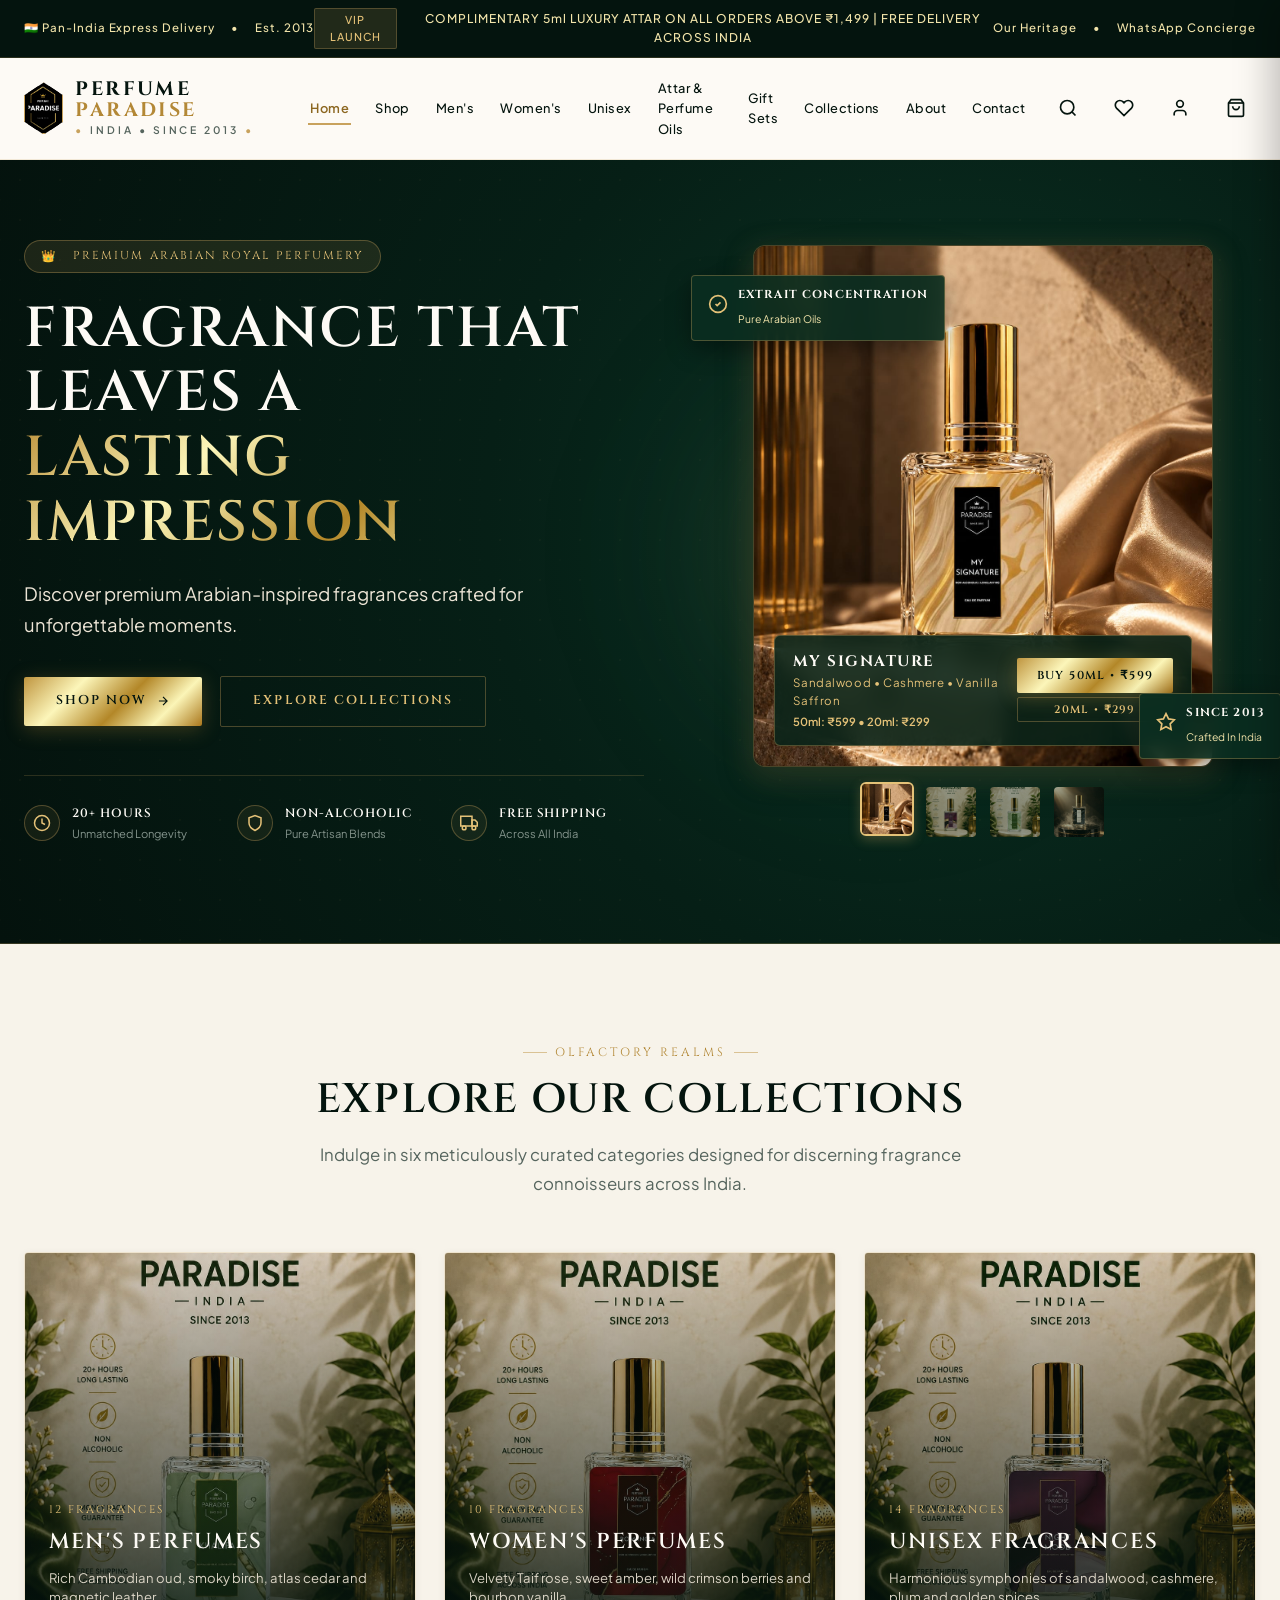
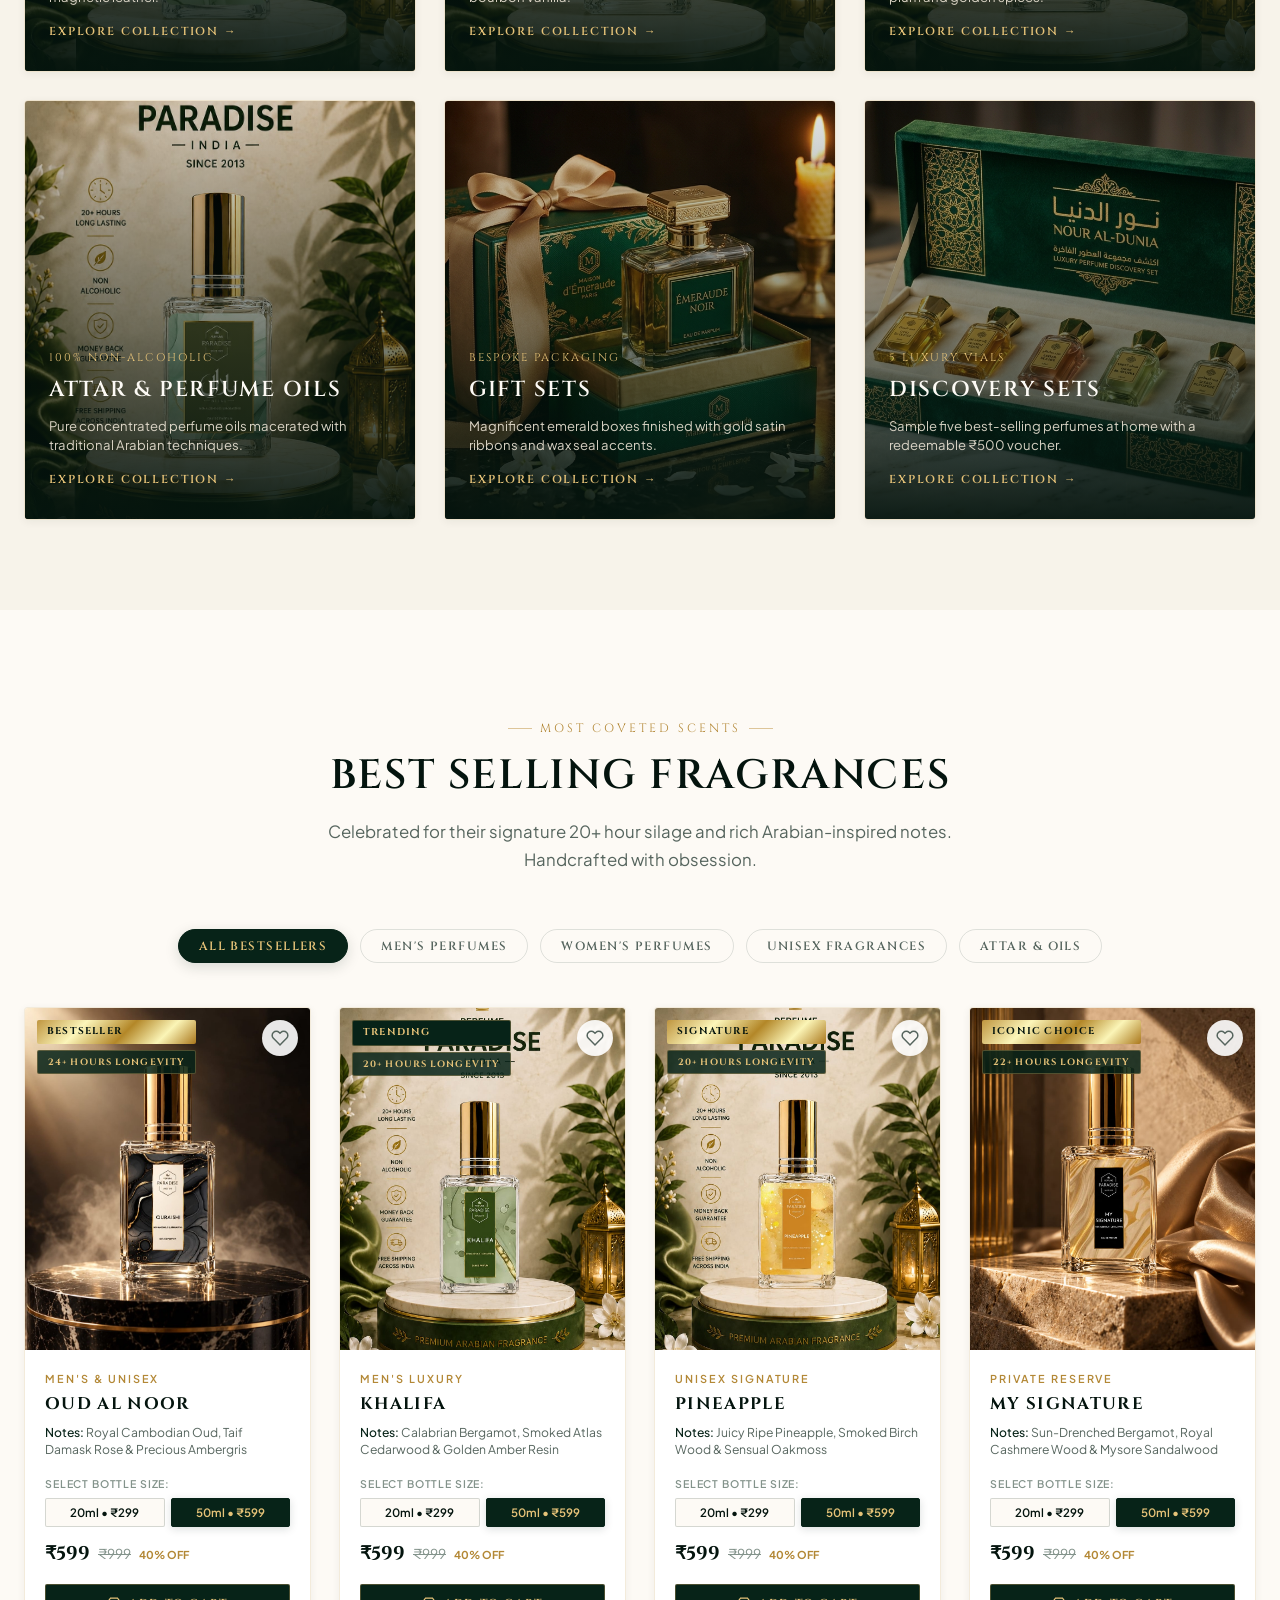
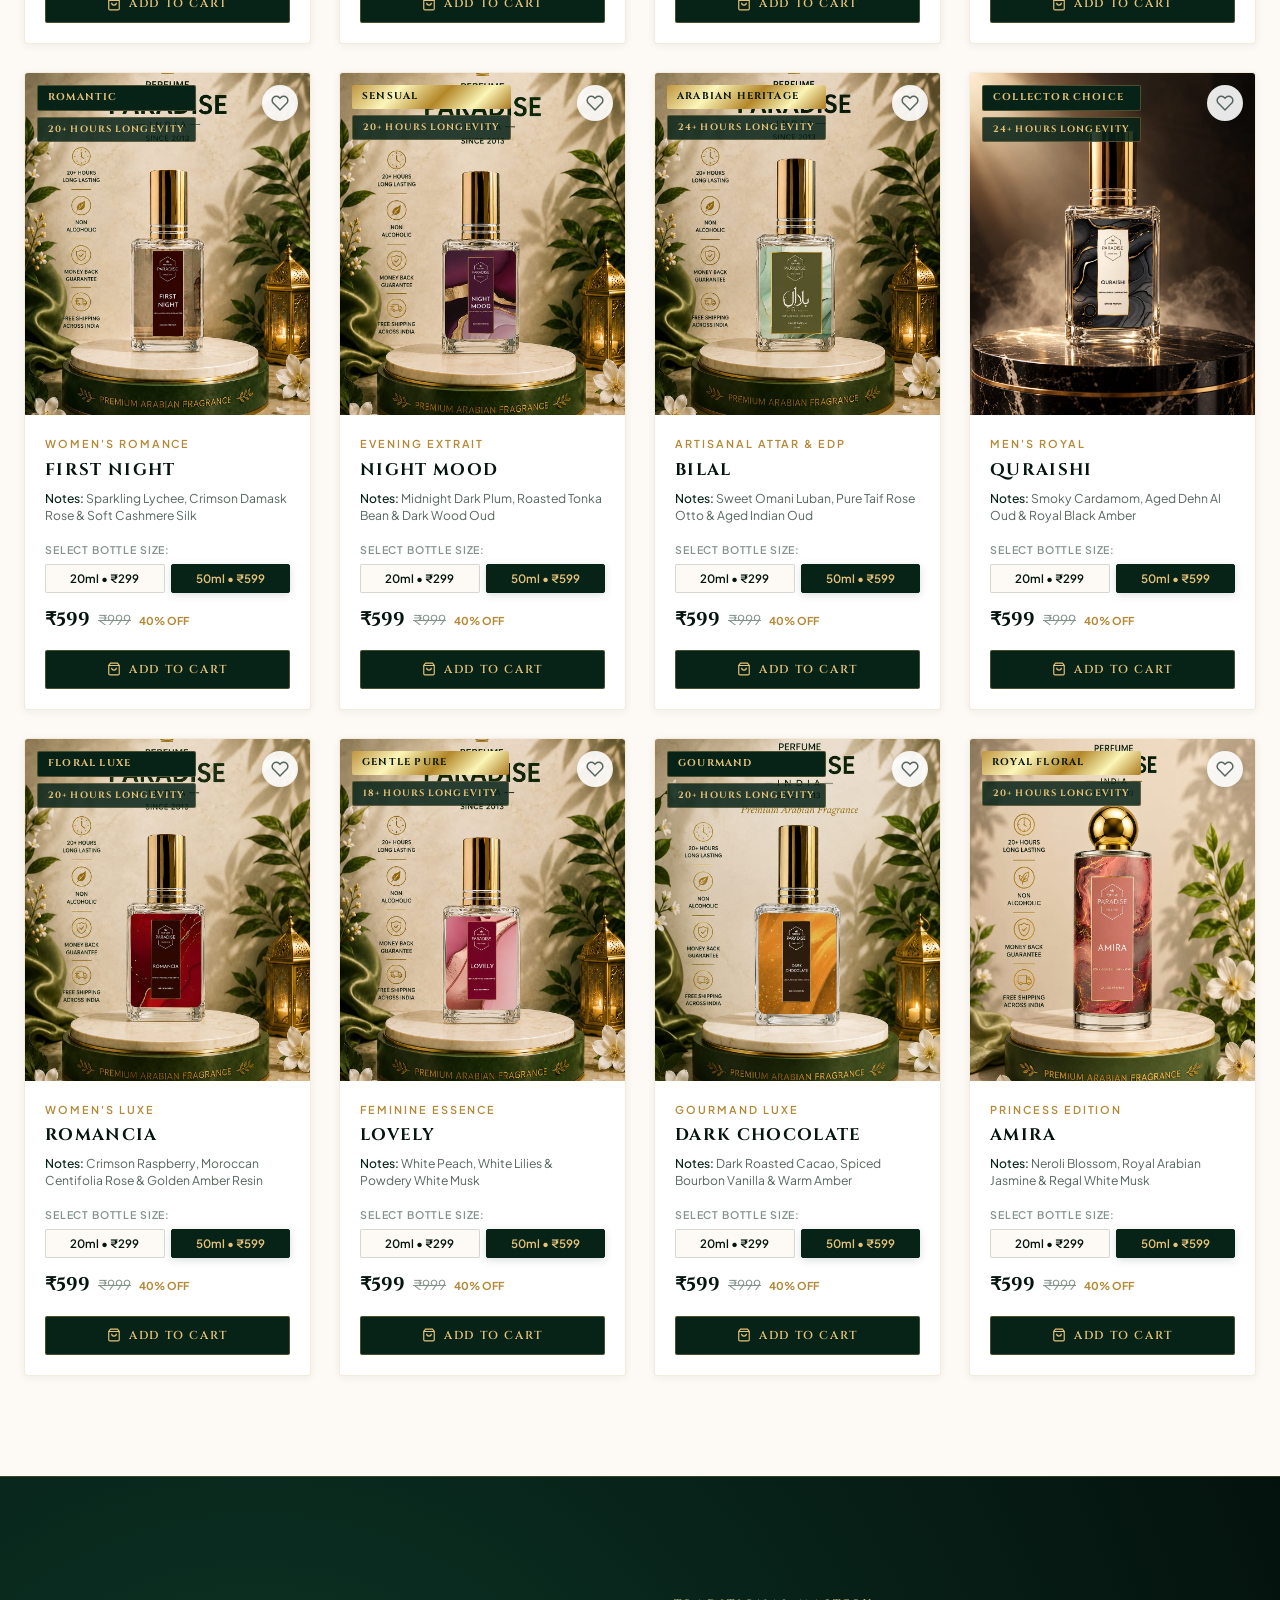
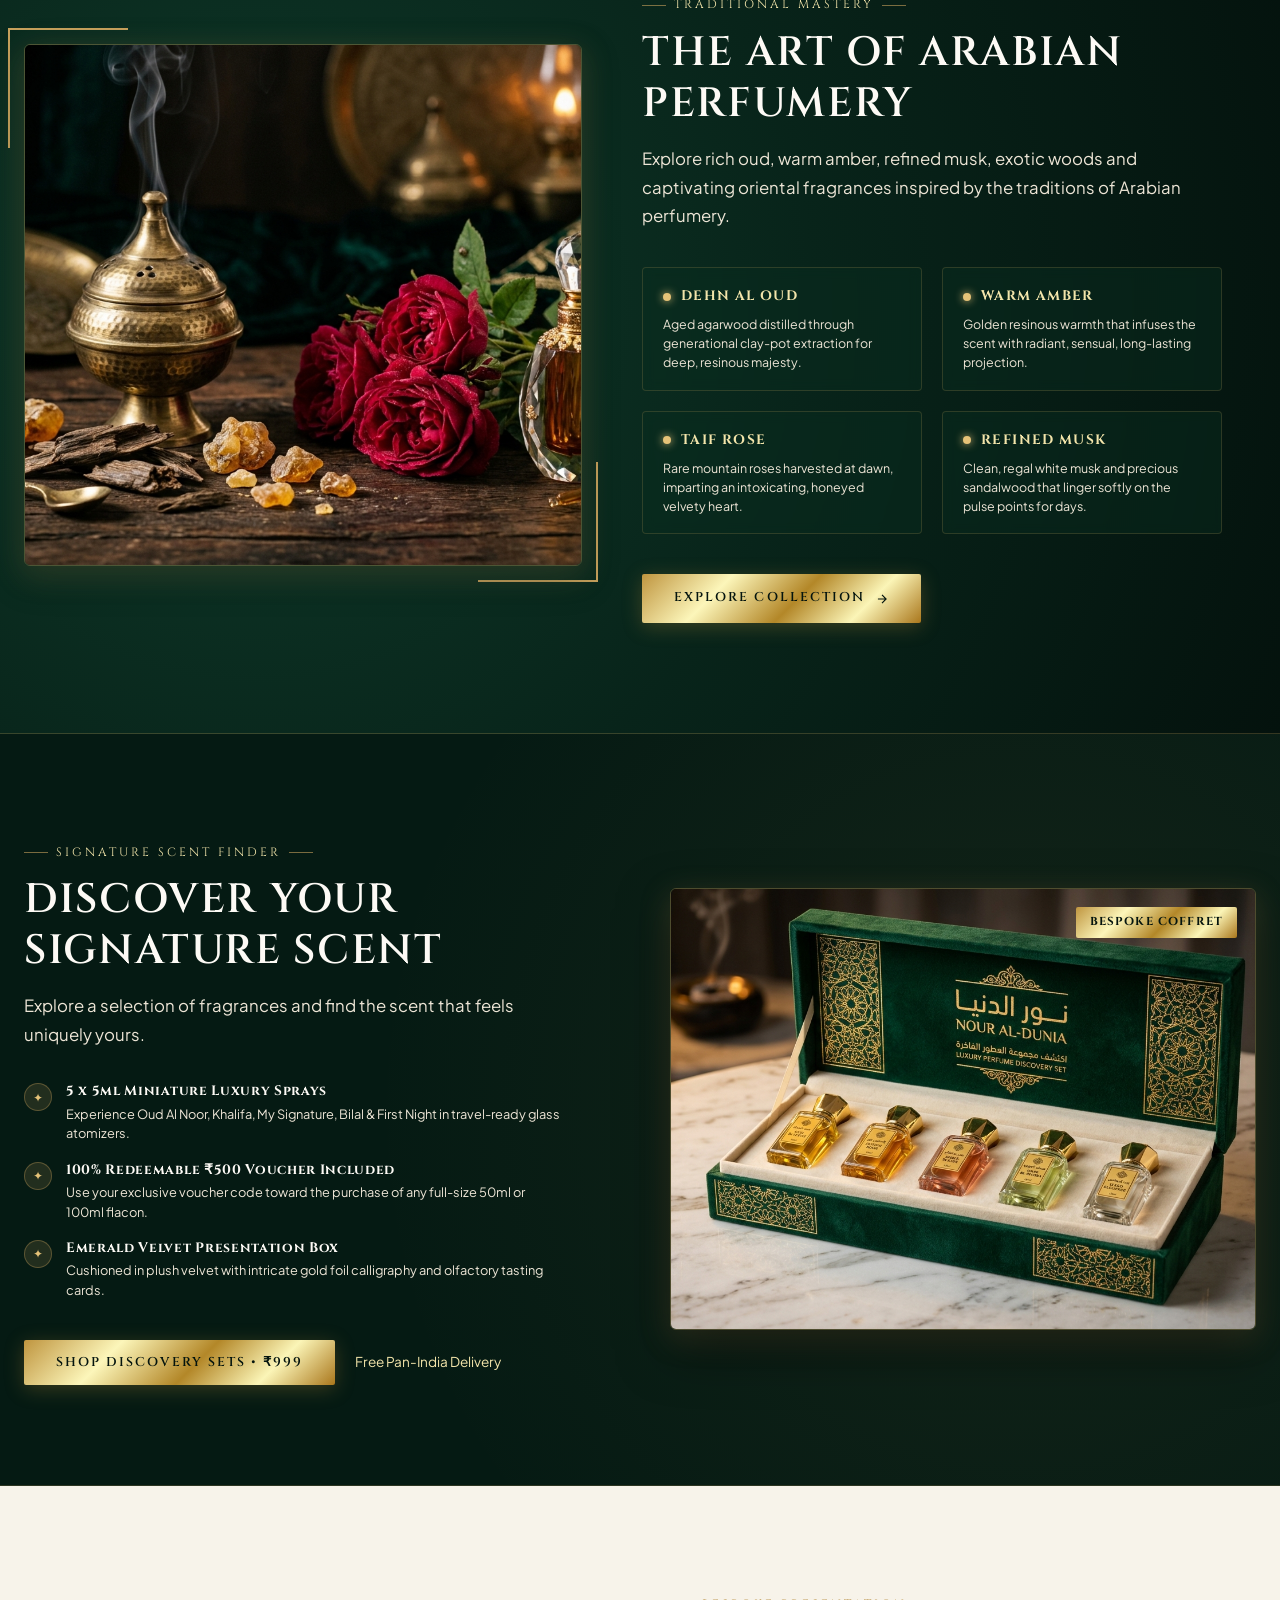
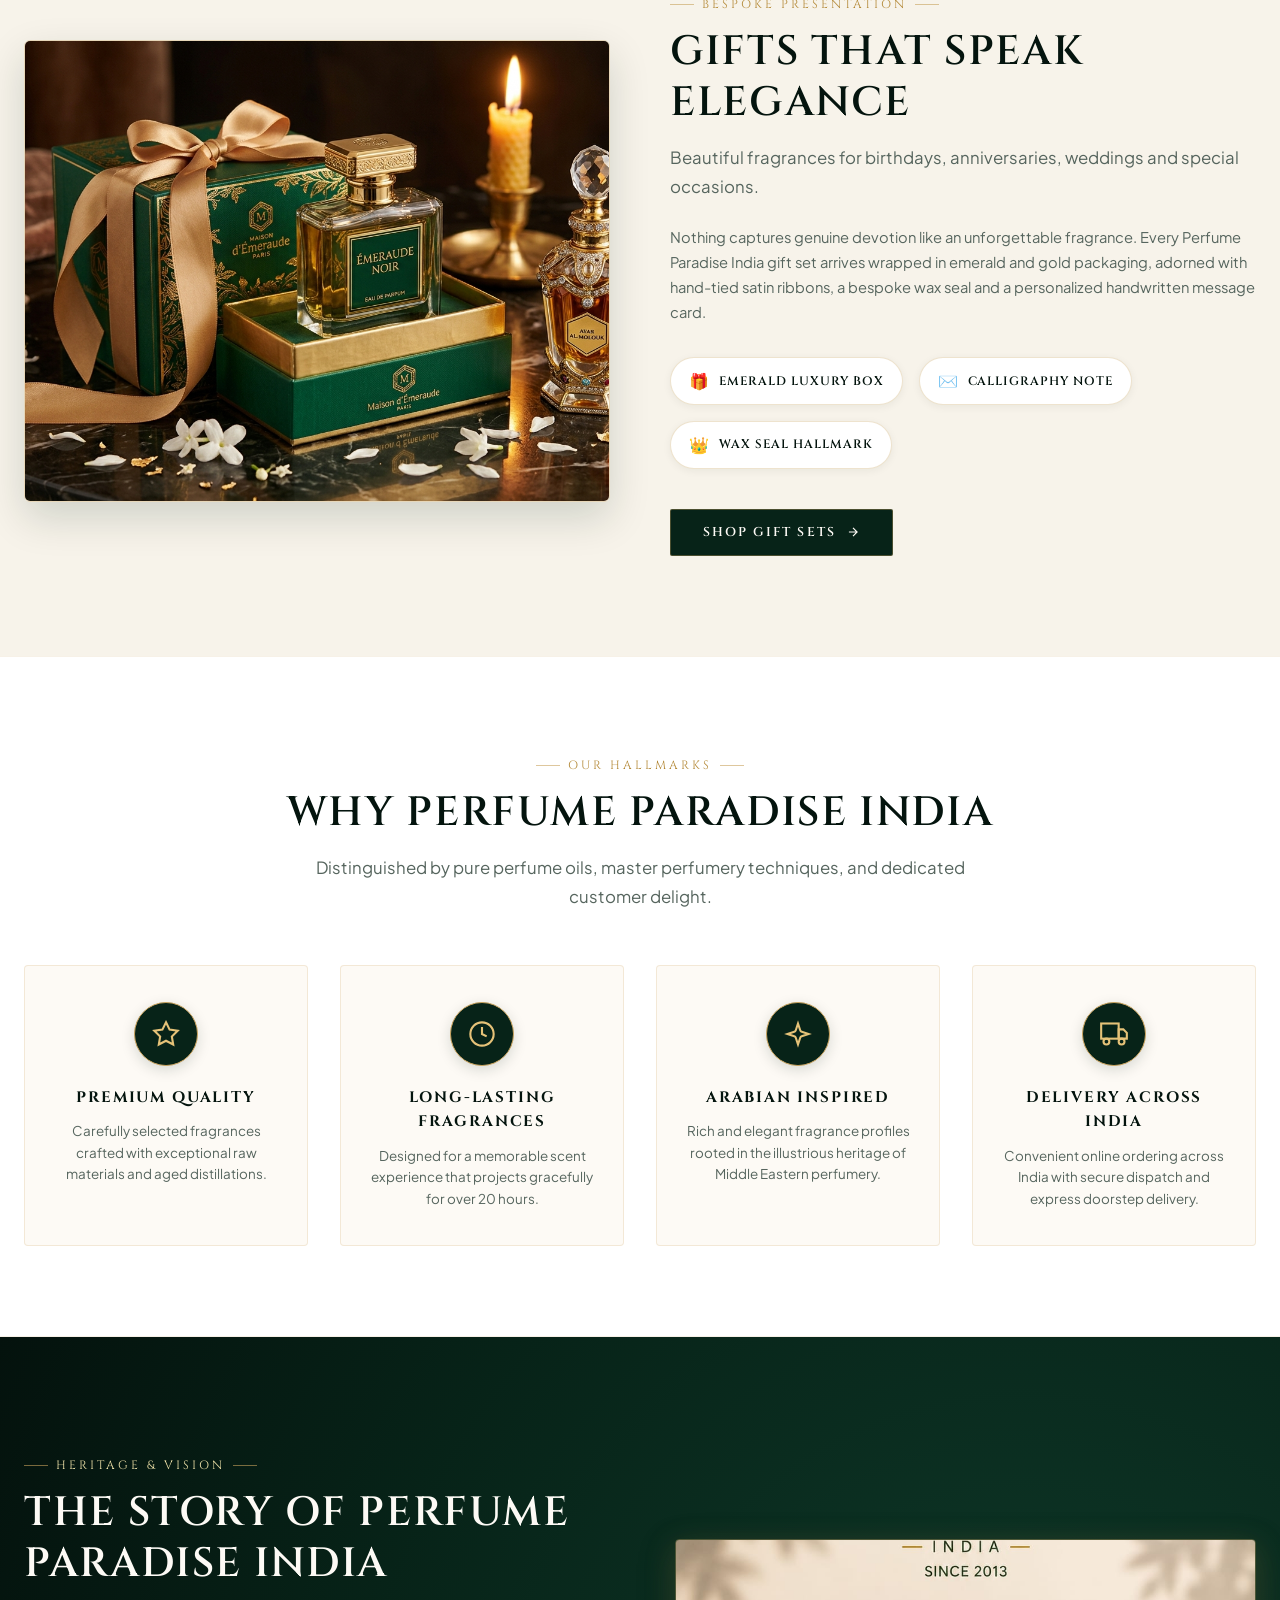
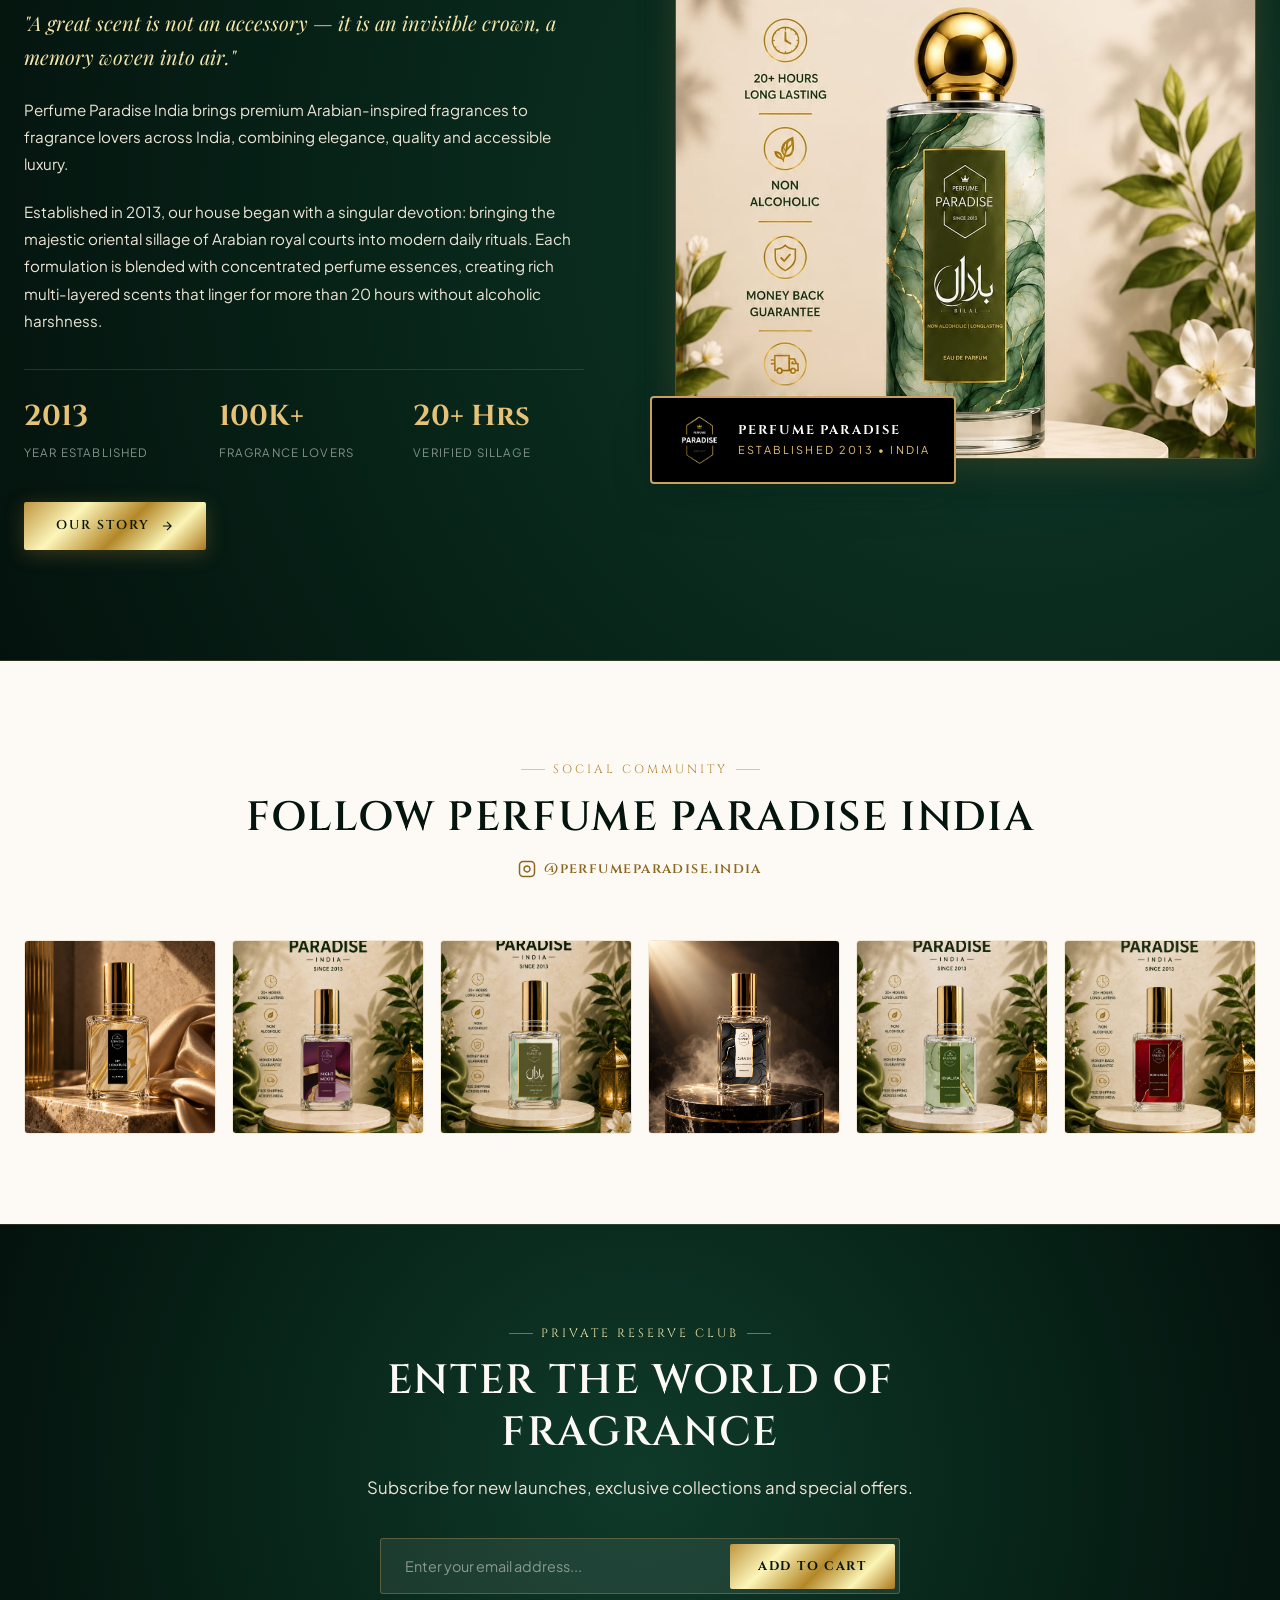
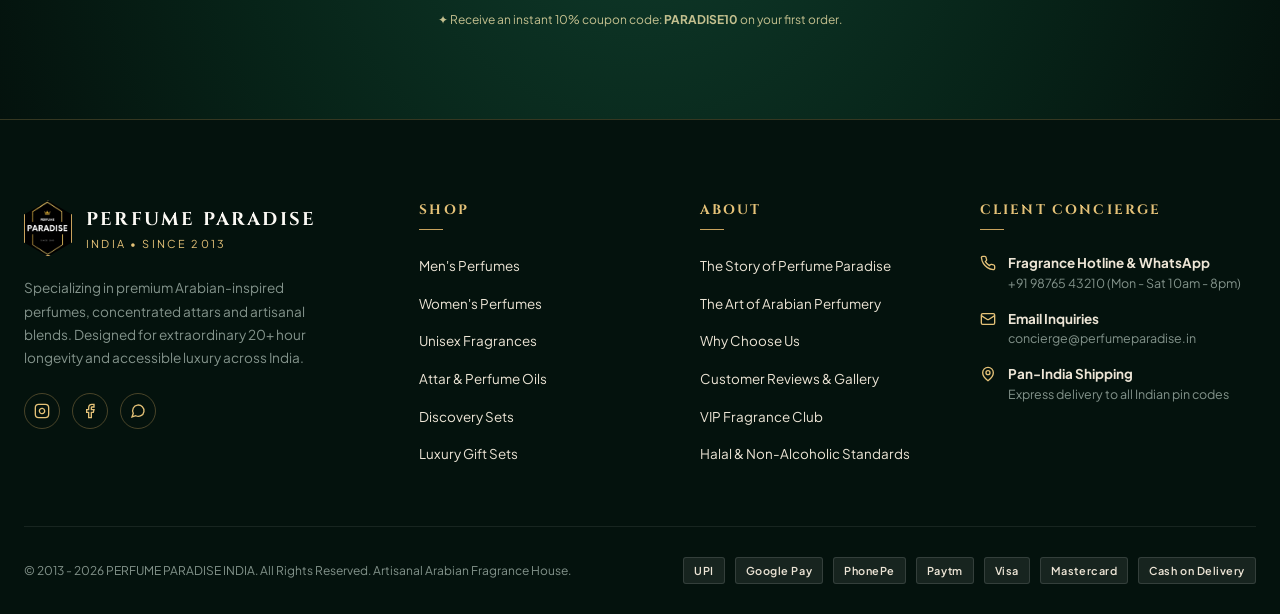
==== commit 320f7fe6: "Add bottle size options (50ml for â‚¹599, 20ml for â‚¹299) and checkout address form" ====
--- a/index.html
+++ b/index.html
@@ -211,10 +211,16 @@
             <div class="hero-bottle-info">
               <h4 id="heroBottleTitle">MY SIGNATURE</h4>
               <p id="heroBottleNotes">Sandalwood • Cashmere • Vanilla Saffron</p>
-            </div>
-            <button class="btn btn-primary btn-sm" onclick="addToCart('my-signature')">
-              BUY NOW • ₹1,699
-            </button>
+              <div style="font-size:0.7rem; color:var(--gold-400); margin-top:2px; font-weight:600;">50ml: ₹599 • 20ml: ₹299</div>
+            </div>
+            <div style="display:flex; flex-direction:column; gap:4px;">
+              <button class="btn btn-primary btn-sm" onclick="addToCart('my-signature', '50ml', 599)">
+                BUY 50ml • ₹599
+              </button>
+              <button class="btn btn-secondary btn-sm" style="padding:4px 8px; font-size:0.68rem;" onclick="addToCart('my-signature', '20ml', 299)">
+                20ml • ₹299
+              </button>
+            </div>
           </div>
         </div>
 
@@ -902,21 +908,116 @@
       <!-- Items dynamically populated via JS -->
     </div>
 
+    <!-- Address Collection Section in Cart Drawer -->
+    <div class="cart-checkout-section" id="cartCheckoutSection" style="display:none;">
+      <div class="checkout-section-header">
+        <div class="checkout-section-badge">📍</div>
+        <div>
+          <h4 class="checkout-section-title">Delivery Address</h4>
+          <p class="checkout-section-subtitle">Pan-India Express Doorstep Dispatch</p>
+        </div>
+      </div>
+
+      <form id="shippingAddressForm" class="checkout-form-grid" onsubmit="event.preventDefault(); submitOrder();">
+        <div class="checkout-field-wrap">
+          <label class="checkout-label" for="custName">Full Name <span class="req">*</span></label>
+          <input type="text" id="custName" class="checkout-input" placeholder="e.g. Rahul Sharma" required>
+        </div>
+
+        <div class="checkout-field-wrap">
+          <label class="checkout-label" for="custPhone">Phone Number <span class="req">*</span></label>
+          <input type="tel" id="custPhone" class="checkout-input" placeholder="e.g. 9876543210" pattern="[0-9]{10}" maxlength="10" required>
+        </div>
+
+        <div class="checkout-field-wrap">
+          <label class="checkout-label" for="custAddress">Address (House/Flat, Street, Area) <span class="req">*</span></label>
+          <textarea id="custAddress" class="checkout-textarea" rows="2" placeholder="e.g. Flat 301, Royal Palms, MG Road" required></textarea>
+        </div>
+
+        <div class="checkout-row-2">
+          <div class="checkout-field-wrap">
+            <label class="checkout-label" for="custCity">City <span class="req">*</span></label>
+            <input type="text" id="custCity" class="checkout-input" placeholder="e.g. Mumbai" required>
+          </div>
+          <div class="checkout-field-wrap">
+            <label class="checkout-label" for="custPincode">Pincode <span class="req">*</span></label>
+            <input type="text" id="custPincode" class="checkout-input" placeholder="e.g. 400001" pattern="[0-9]{6}" maxlength="6" required>
+          </div>
+        </div>
+
+        <div class="payment-selector">
+          <label class="checkout-label">Payment Mode</label>
+          <div class="payment-options-grid">
+            <label class="payment-option-card active" id="payMethodCodCard">
+              <input type="radio" name="payMethod" value="Cash on Delivery (COD)" checked onchange="updatePayOption(this)">
+              <span>💵 Cash on Delivery</span>
+            </label>
+            <label class="payment-option-card" id="payMethodUpiCard">
+              <input type="radio" name="payMethod" value="UPI / Online Payment" onchange="updatePayOption(this)">
+              <span>⚡ UPI / Online</span>
+            </label>
+          </div>
+        </div>
+      </form>
+    </div>
+
     <!-- Drawer Footer -->
     <div class="cart-footer">
       <div class="cart-subtotal-row">
         <span class="cart-subtotal-label">Subtotal</span>
         <span class="cart-subtotal-val" id="cartSubtotal">₹0</span>
       </div>
-      <p style="font-size:0.72rem; color:var(--text-muted); margin-bottom:14px; text-align:center;">
+      <p style="font-size:0.72rem; color:var(--text-muted); margin-bottom:12px; text-align:center;">
         Taxes included • Free luxury sample included with every bottle
       </p>
-      <button class="cart-checkout-btn" onclick="showToast('Proceeding to Secure Checkout with Razorpay / UPI / COD across India...');">
-        <span>Proceed To Checkout</span>
+      <button class="cart-checkout-btn" id="checkoutSubmitBtn" onclick="submitOrder()">
+        <span>PLACE ORDER NOW</span>
         <svg width="16" height="16" viewBox="0 0 24 24" fill="none" stroke="currentColor" stroke-width="2"><path d="M5 12h14m-7-7 7 7-7 7"/></svg>
       </button>
     </div>
   </aside>
+
+  <!-- Order Confirmation Modal -->
+  <div class="order-success-modal" id="orderSuccessModal" role="dialog" aria-modal="true">
+    <div class="order-success-crest">👑</div>
+    <h3 class="order-success-title">Order Confirmed!</h3>
+    <div class="order-id-badge" id="orderSuccessId">ORDER #PP-2026-001</div>
+    <p style="font-size:0.85rem; color:var(--text-secondary); margin-bottom:16px;">
+      Thank you for choosing Perfume Paradise India. Your royal fragrance parcel is being prepared for dispatch.
+    </p>
+
+    <div class="order-summary-box">
+      <div style="font-family:var(--font-serif-royal); font-size:0.78rem; letter-spacing:0.1em; color:var(--gold-600); margin-bottom:8px; text-transform:uppercase;">Order Breakdown</div>
+      <div id="orderItemsSummaryList"></div>
+      <div class="order-summary-row">
+        <span>Delivery:</span>
+        <span style="color:#27AE60; font-weight:600;">FREE Pan-India Express</span>
+      </div>
+      <div class="order-summary-row">
+        <span>Payment Method:</span>
+        <span id="orderSuccessPaymentMethod" style="font-weight:600;">Cash on Delivery (COD)</span>
+      </div>
+      <div class="order-summary-row">
+        <span>Total Payable:</span>
+        <span id="orderSuccessTotal" style="color:var(--emerald-950); font-size:1.15rem; font-weight:700;">₹0</span>
+      </div>
+
+      <div class="order-address-preview">
+        <strong style="color:var(--emerald-950); display:block; margin-bottom:3px;">📦 Delivery Address:</strong>
+        <span id="orderSuccessAddress"></span>
+      </div>
+    </div>
+
+    <div class="order-actions-group">
+      <a href="#" id="orderWhatsAppBtn" target="_blank" class="btn-whatsapp-order">
+        <svg width="18" height="18" viewBox="0 0 24 24" fill="currentColor"><path d="M12.031 6.172c-3.181 0-5.767 2.586-5.768 5.766-.001 1.298.38 2.27 1.019 3.287l-.711 2.598 2.669-.699c.969.576 1.761.88 2.791.88 3.182 0 5.767-2.587 5.767-5.766.001-3.182-2.585-5.766-5.767-5.766zm9.969 5.766c0 5.514-4.486 10-10 10-1.823 0-3.53-.49-5.004-1.343l-6.996 1.83 1.862-6.804c-.928-1.514-1.462-3.294-1.462-5.183 0-5.514 4.486-10 10-10 5.514 0 10 4.486 10 10z"/></svg>
+        Confirm Order via WhatsApp
+      </a>
+      <button class="btn btn-emerald btn-sm" onclick="closeOrderModal()">
+        Continue Shopping
+      </button>
+    </div>
+  </div>
 
   <!-- Quick View Modal -->
   <div class="quick-view-modal" id="quickViewModal" role="dialog" aria-modal="true">
--- a/css/style.css
+++ b/css/style.css
@@ -2472,3 +2472,340 @@
     width: 100%;
   }
 }
+
+/* ==========================================================================
+   BOTTLE SIZE SELECTORS & CHECKOUT ADDRESS FORM STYLES
+   ========================================================================== */
+
+/* Card Size Selector */
+.card-size-selector {
+  margin-bottom: 12px;
+}
+.card-size-label {
+  font-size: 0.66rem;
+  letter-spacing: 0.08em;
+  text-transform: uppercase;
+  color: var(--text-muted);
+  font-weight: 600;
+  display: block;
+  margin-bottom: 5px;
+}
+.size-btn-group {
+  display: grid;
+  grid-template-columns: 1fr 1fr;
+  gap: 6px;
+}
+.card-size-btn {
+  padding: 6px 4px;
+  font-size: 0.72rem;
+  font-weight: 600;
+  border: 1px solid rgba(7, 35, 24, 0.16);
+  background: var(--ivory-50);
+  color: var(--emerald-950);
+  border-radius: 2px;
+  transition: var(--transition-smooth);
+  text-align: center;
+  cursor: pointer;
+  display: flex;
+  align-items: center;
+  justify-content: center;
+  gap: 4px;
+}
+.card-size-btn:hover {
+  border-color: var(--gold-500);
+  color: var(--gold-700);
+}
+.card-size-btn.active {
+  background: var(--emerald-900);
+  color: var(--gold-400);
+  border-color: var(--emerald-900);
+  box-shadow: 0 2px 8px rgba(7, 35, 24, 0.15);
+}
+
+/* Quick View Size Selector */
+.qv-size-group {
+  display: grid;
+  grid-template-columns: 1fr 1fr;
+  gap: 10px;
+  margin-top: 8px;
+}
+.qv-size-btn {
+  padding: 10px 14px;
+  border: 1px solid rgba(7, 35, 24, 0.2);
+  background: #FFFFFF;
+  color: var(--emerald-950);
+  border-radius: 3px;
+  font-size: 0.8rem;
+  font-weight: 600;
+  transition: var(--transition-smooth);
+  cursor: pointer;
+  text-align: left;
+  display: flex;
+  flex-direction: column;
+  gap: 2px;
+}
+.qv-size-btn .size-title {
+  font-family: var(--font-serif-royal);
+  font-size: 0.82rem;
+  letter-spacing: 0.06em;
+}
+.qv-size-btn .size-price-tag {
+  font-size: 0.75rem;
+  color: var(--gold-600);
+  font-weight: 700;
+}
+.qv-size-btn:hover {
+  border-color: var(--gold-500);
+}
+.qv-size-btn.active {
+  background: var(--emerald-900);
+  border-color: var(--gold-500);
+  color: var(--ivory-50);
+  box-shadow: 0 4px 12px rgba(7, 35, 24, 0.2);
+}
+.qv-size-btn.active .size-price-tag {
+  color: var(--gold-400);
+}
+
+/* Address Collection Form in Cart Drawer */
+.cart-drawer {
+  max-width: 480px;
+}
+.cart-checkout-section {
+  padding: 18px 20px;
+  background: var(--ivory-100);
+  border-top: 1px solid rgba(200, 162, 93, 0.25);
+  border-bottom: 1px solid rgba(200, 162, 93, 0.25);
+}
+.checkout-section-header {
+  display: flex;
+  align-items: center;
+  gap: 10px;
+  margin-bottom: 14px;
+}
+.checkout-section-badge {
+  width: 28px;
+  height: 28px;
+  border-radius: 50%;
+  background: var(--emerald-900);
+  color: var(--gold-400);
+  border: 1px solid var(--border-gold);
+  display: flex;
+  align-items: center;
+  justify-content: center;
+  font-size: 0.85rem;
+  flex-shrink: 0;
+}
+.checkout-section-title {
+  font-family: var(--font-serif-royal);
+  font-size: 0.86rem;
+  font-weight: 700;
+  letter-spacing: 0.08em;
+  color: var(--emerald-950);
+  text-transform: uppercase;
+}
+.checkout-section-subtitle {
+  font-size: 0.68rem;
+  color: var(--text-muted);
+}
+.checkout-form-grid {
+  display: flex;
+  flex-direction: column;
+  gap: 10px;
+}
+.checkout-field-wrap {
+  display: flex;
+  flex-direction: column;
+  gap: 4px;
+}
+.checkout-label {
+  font-size: 0.72rem;
+  font-weight: 600;
+  letter-spacing: 0.05em;
+  text-transform: uppercase;
+  color: var(--emerald-950);
+  display: flex;
+  align-items: center;
+  justify-content: space-between;
+}
+.checkout-label .req {
+  color: #C0392B;
+}
+.checkout-input, .checkout-textarea {
+  width: 100%;
+  padding: 9px 12px;
+  border: 1px solid rgba(7, 35, 24, 0.2);
+  border-radius: 3px;
+  font-size: 0.82rem;
+  color: var(--emerald-950);
+  background: #FFFFFF;
+  transition: var(--transition-smooth);
+  outline: none;
+}
+.checkout-input:focus, .checkout-textarea:focus {
+  border-color: var(--gold-500);
+  box-shadow: 0 0 8px rgba(200, 162, 93, 0.25);
+}
+.checkout-textarea {
+  resize: vertical;
+  min-height: 52px;
+  font-family: inherit;
+}
+.checkout-row-2 {
+  display: grid;
+  grid-template-columns: 1fr 1fr;
+  gap: 10px;
+}
+
+/* Payment Mode Radios */
+.payment-selector {
+  margin-top: 4px;
+}
+.payment-options-grid {
+  display: grid;
+  grid-template-columns: 1fr 1fr;
+  gap: 8px;
+  margin-top: 4px;
+}
+.payment-option-card {
+  display: flex;
+  align-items: center;
+  gap: 8px;
+  padding: 8px 10px;
+  background: #FFFFFF;
+  border: 1px solid rgba(7, 35, 24, 0.15);
+  border-radius: 3px;
+  cursor: pointer;
+  font-size: 0.72rem;
+  font-weight: 600;
+  color: var(--emerald-950);
+  transition: var(--transition-smooth);
+}
+.payment-option-card.active {
+  border-color: var(--gold-500);
+  background: rgba(200, 162, 93, 0.08);
+  color: var(--emerald-950);
+}
+.payment-option-card input[type="radio"] {
+  accent-color: var(--gold-600);
+}
+
+/* Order Success Modal */
+.order-success-modal {
+  position: fixed;
+  top: 50%;
+  left: 50%;
+  transform: translate(-50%, -50%) scale(0.92);
+  width: 90%;
+  max-width: 580px;
+  max-height: 90vh;
+  background: #FFFFFF;
+  border-radius: 4px;
+  border: 2px solid var(--gold-500);
+  z-index: 230;
+  box-shadow: 0 30px 70px rgba(0, 0, 0, 0.45);
+  opacity: 0;
+  pointer-events: none;
+  transition: var(--transition-smooth);
+  overflow-y: auto;
+  padding: 36px 30px;
+  text-align: center;
+}
+.order-success-modal.active {
+  opacity: 1;
+  pointer-events: auto;
+  transform: translate(-50%, -50%) scale(1);
+}
+.order-success-crest {
+  width: 60px;
+  height: 60px;
+  border-radius: 50%;
+  background: var(--emerald-900);
+  border: 2px solid var(--gold-500);
+  color: var(--gold-400);
+  display: flex;
+  align-items: center;
+  justify-content: center;
+  font-size: 1.8rem;
+  margin: 0 auto 16px;
+  box-shadow: 0 4px 16px rgba(7, 35, 24, 0.2);
+}
+.order-success-title {
+  font-family: var(--font-serif-royal);
+  font-size: 1.45rem;
+  color: var(--emerald-950);
+  margin-bottom: 6px;
+  text-transform: uppercase;
+}
+.order-id-badge {
+  display: inline-block;
+  padding: 4px 12px;
+  background: rgba(200, 162, 93, 0.15);
+  border: 1px solid var(--border-gold);
+  border-radius: 20px;
+  font-family: var(--font-serif-royal);
+  font-size: 0.76rem;
+  letter-spacing: 0.12em;
+  color: var(--gold-700);
+  margin-bottom: 20px;
+}
+.order-summary-box {
+  background: var(--ivory-50);
+  border: 1px solid rgba(200, 162, 93, 0.25);
+  border-radius: 4px;
+  padding: 16px;
+  margin-bottom: 22px;
+  text-align: left;
+}
+.order-summary-row {
+  display: flex;
+  justify-content: space-between;
+  font-size: 0.8rem;
+  padding: 6px 0;
+  border-bottom: 1px solid rgba(7, 35, 24, 0.06);
+}
+.order-summary-row:last-child {
+  border-bottom: none;
+  font-weight: 700;
+  font-size: 0.95rem;
+  padding-top: 10px;
+  color: var(--emerald-950);
+}
+.order-address-preview {
+  background: #FFFFFF;
+  border: 1px solid rgba(7, 35, 24, 0.1);
+  padding: 12px 14px;
+  border-radius: 4px;
+  margin-top: 10px;
+  font-size: 0.78rem;
+  line-height: 1.5;
+  color: var(--text-secondary);
+}
+.order-actions-group {
+  display: flex;
+  flex-direction: column;
+  gap: 10px;
+}
+.btn-whatsapp-order {
+  background: #25D366;
+  color: #FFFFFF;
+  padding: 13px 20px;
+  border-radius: 2px;
+  font-family: var(--font-serif-royal);
+  font-size: 0.8rem;
+  font-weight: 700;
+  letter-spacing: 0.1em;
+  text-transform: uppercase;
+  display: flex;
+  align-items: center;
+  justify-content: center;
+  gap: 8px;
+  transition: var(--transition-smooth);
+  box-shadow: 0 4px 14px rgba(37, 211, 102, 0.3);
+}
+.btn-whatsapp-order:hover {
+  background: #1EBE5B;
+  transform: translateY(-2px);
+  box-shadow: 0 6px 20px rgba(37, 211, 102, 0.4);
+}
+
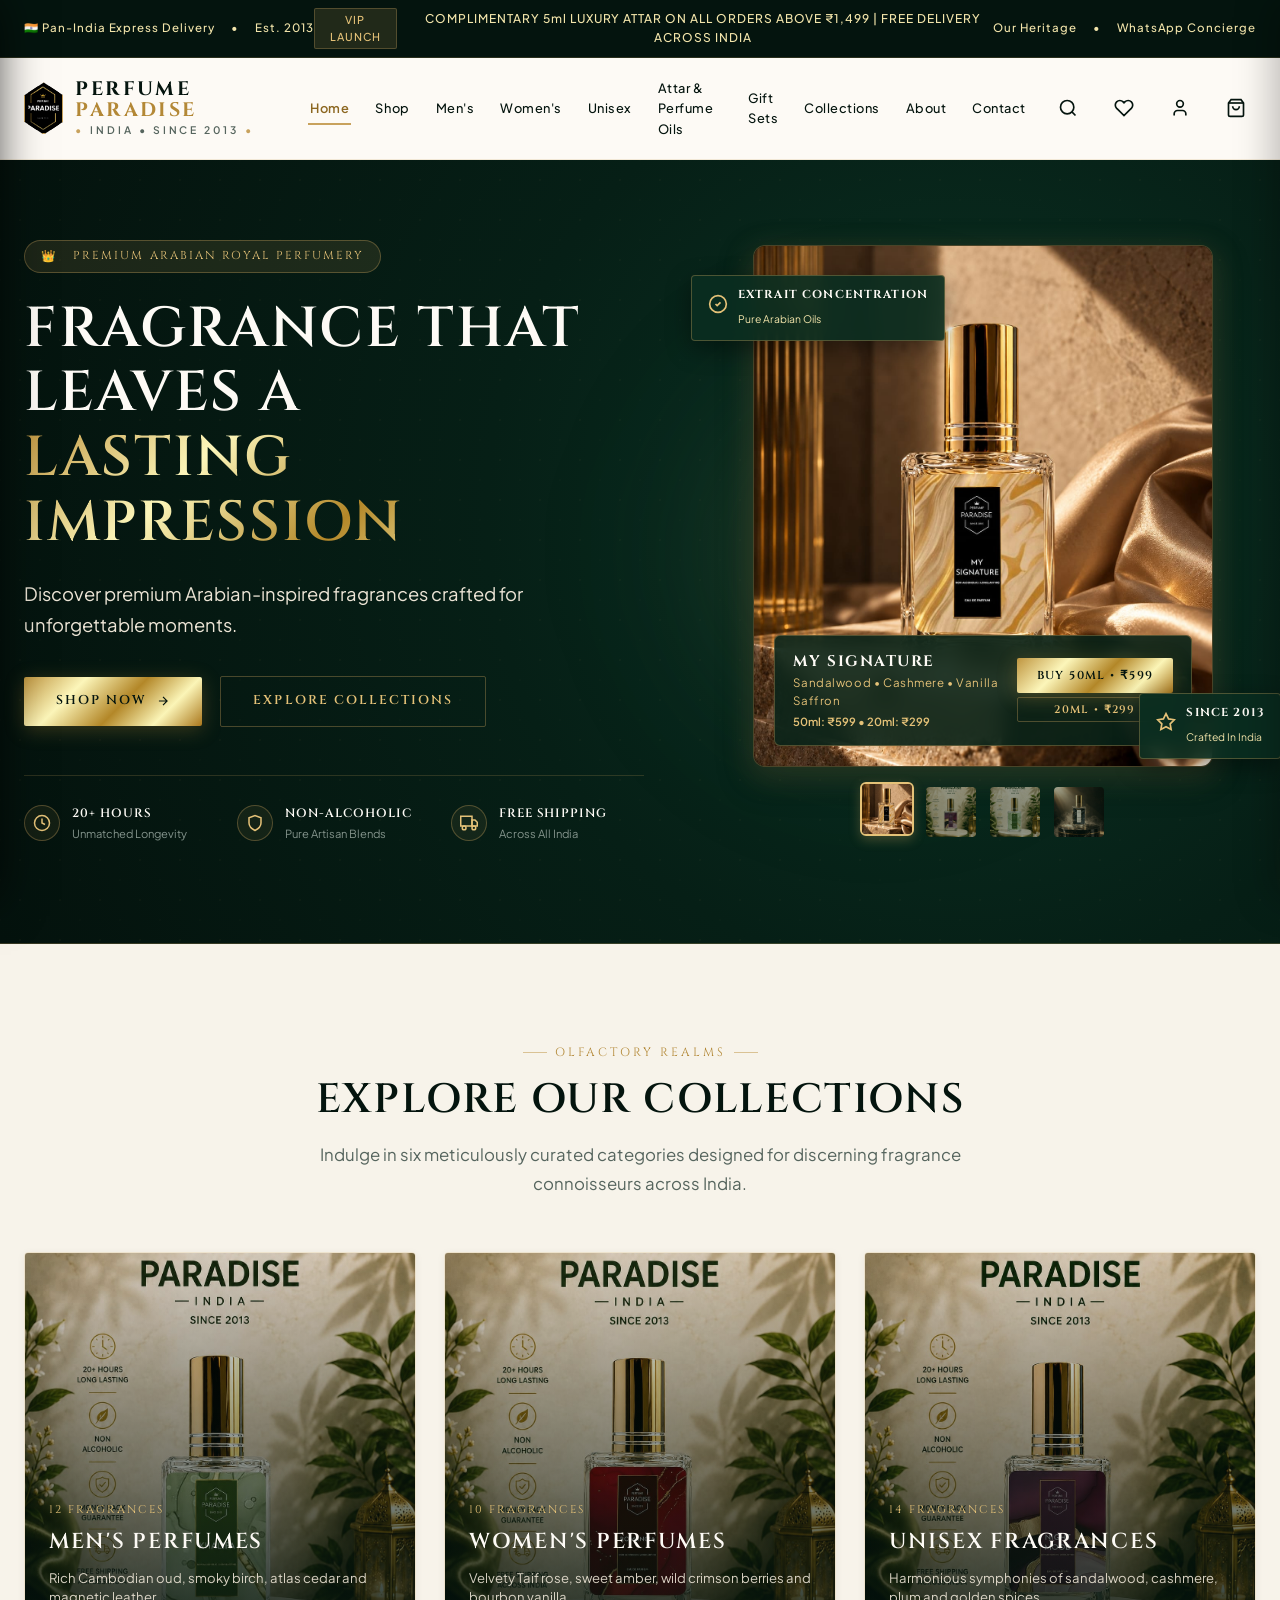
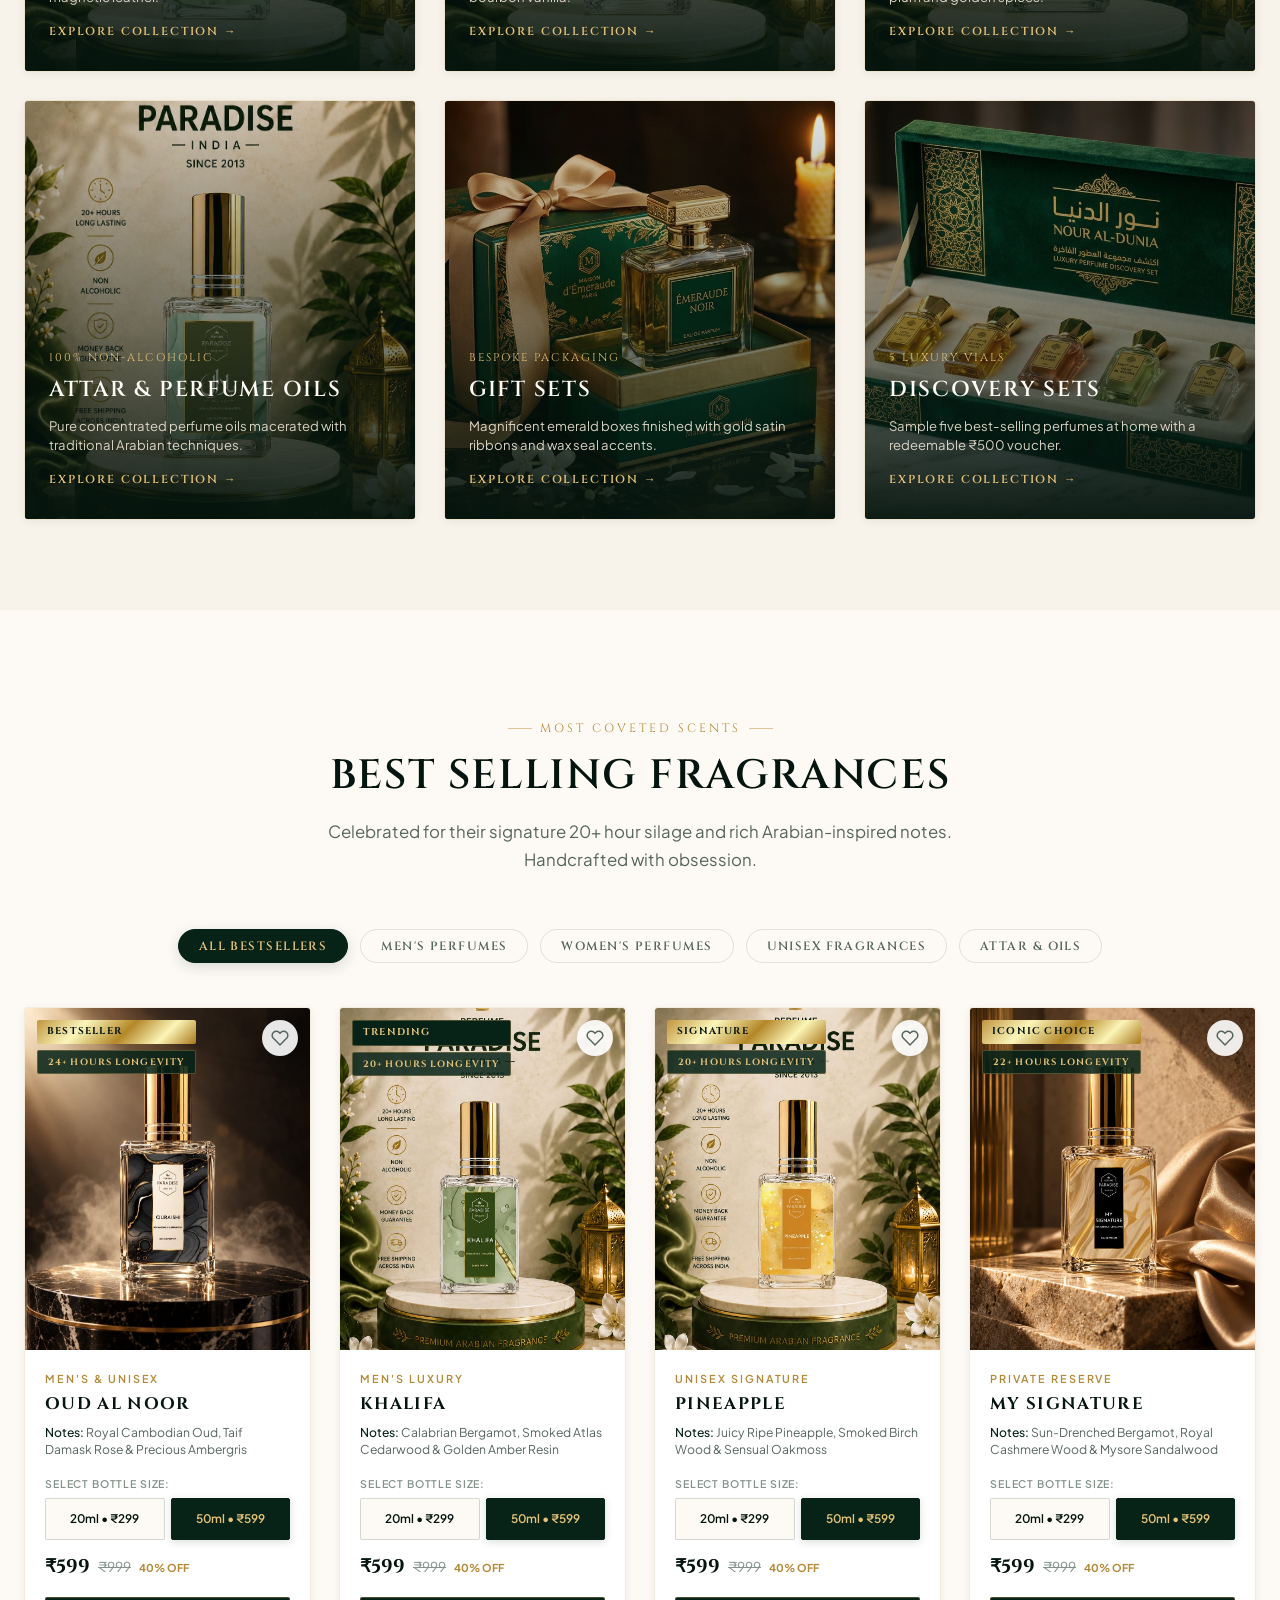
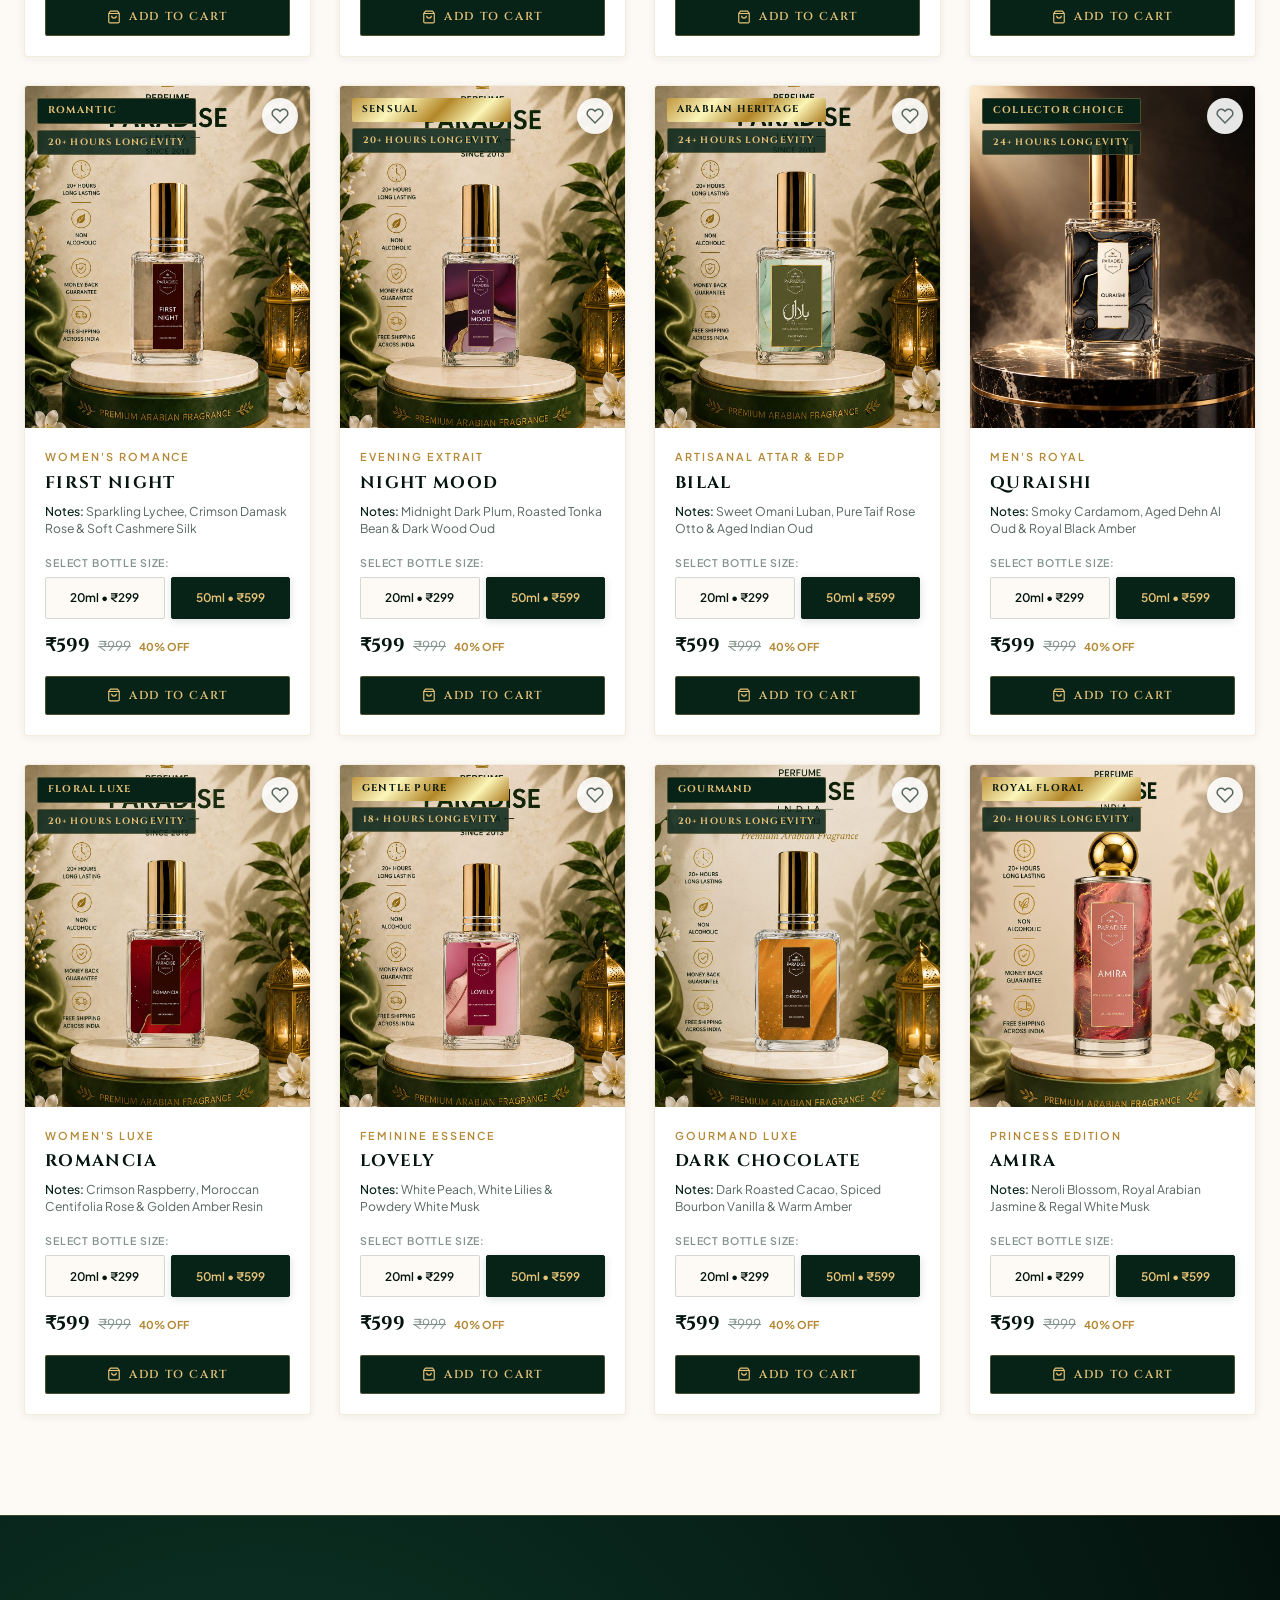
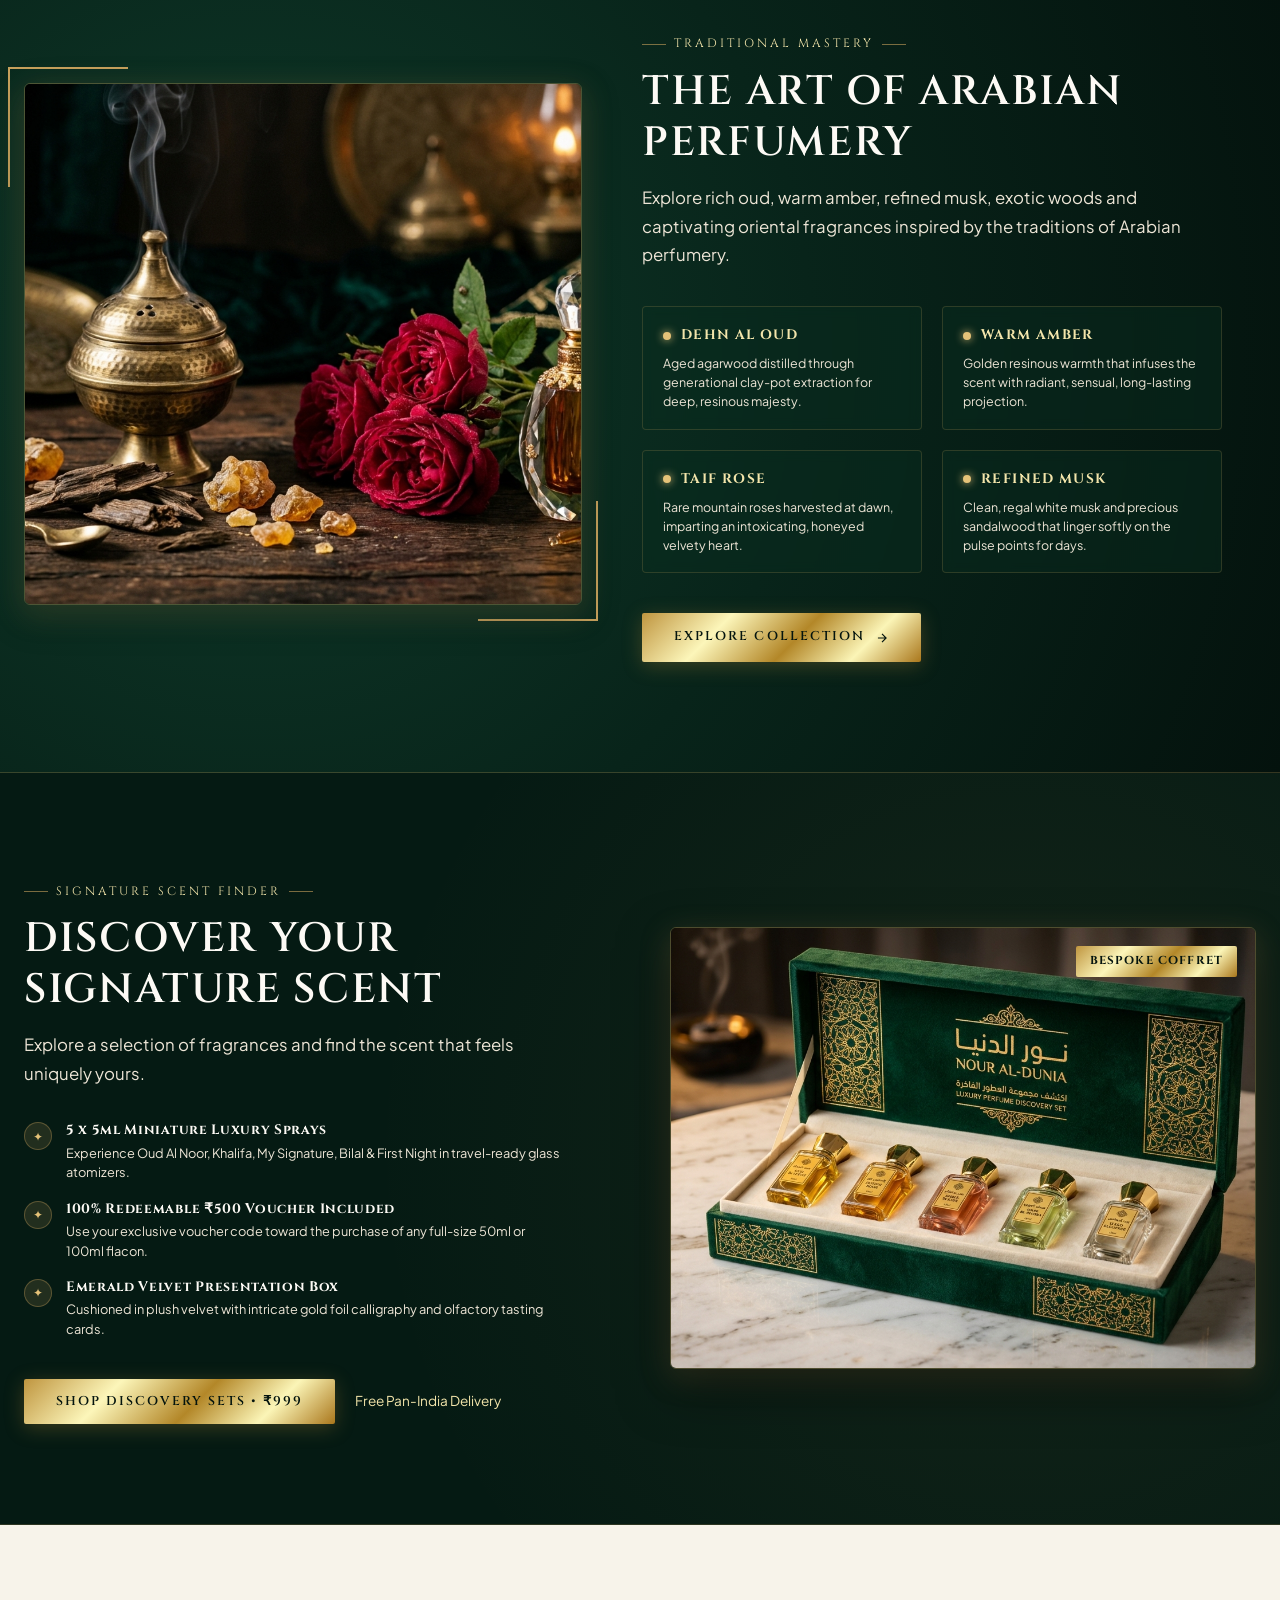
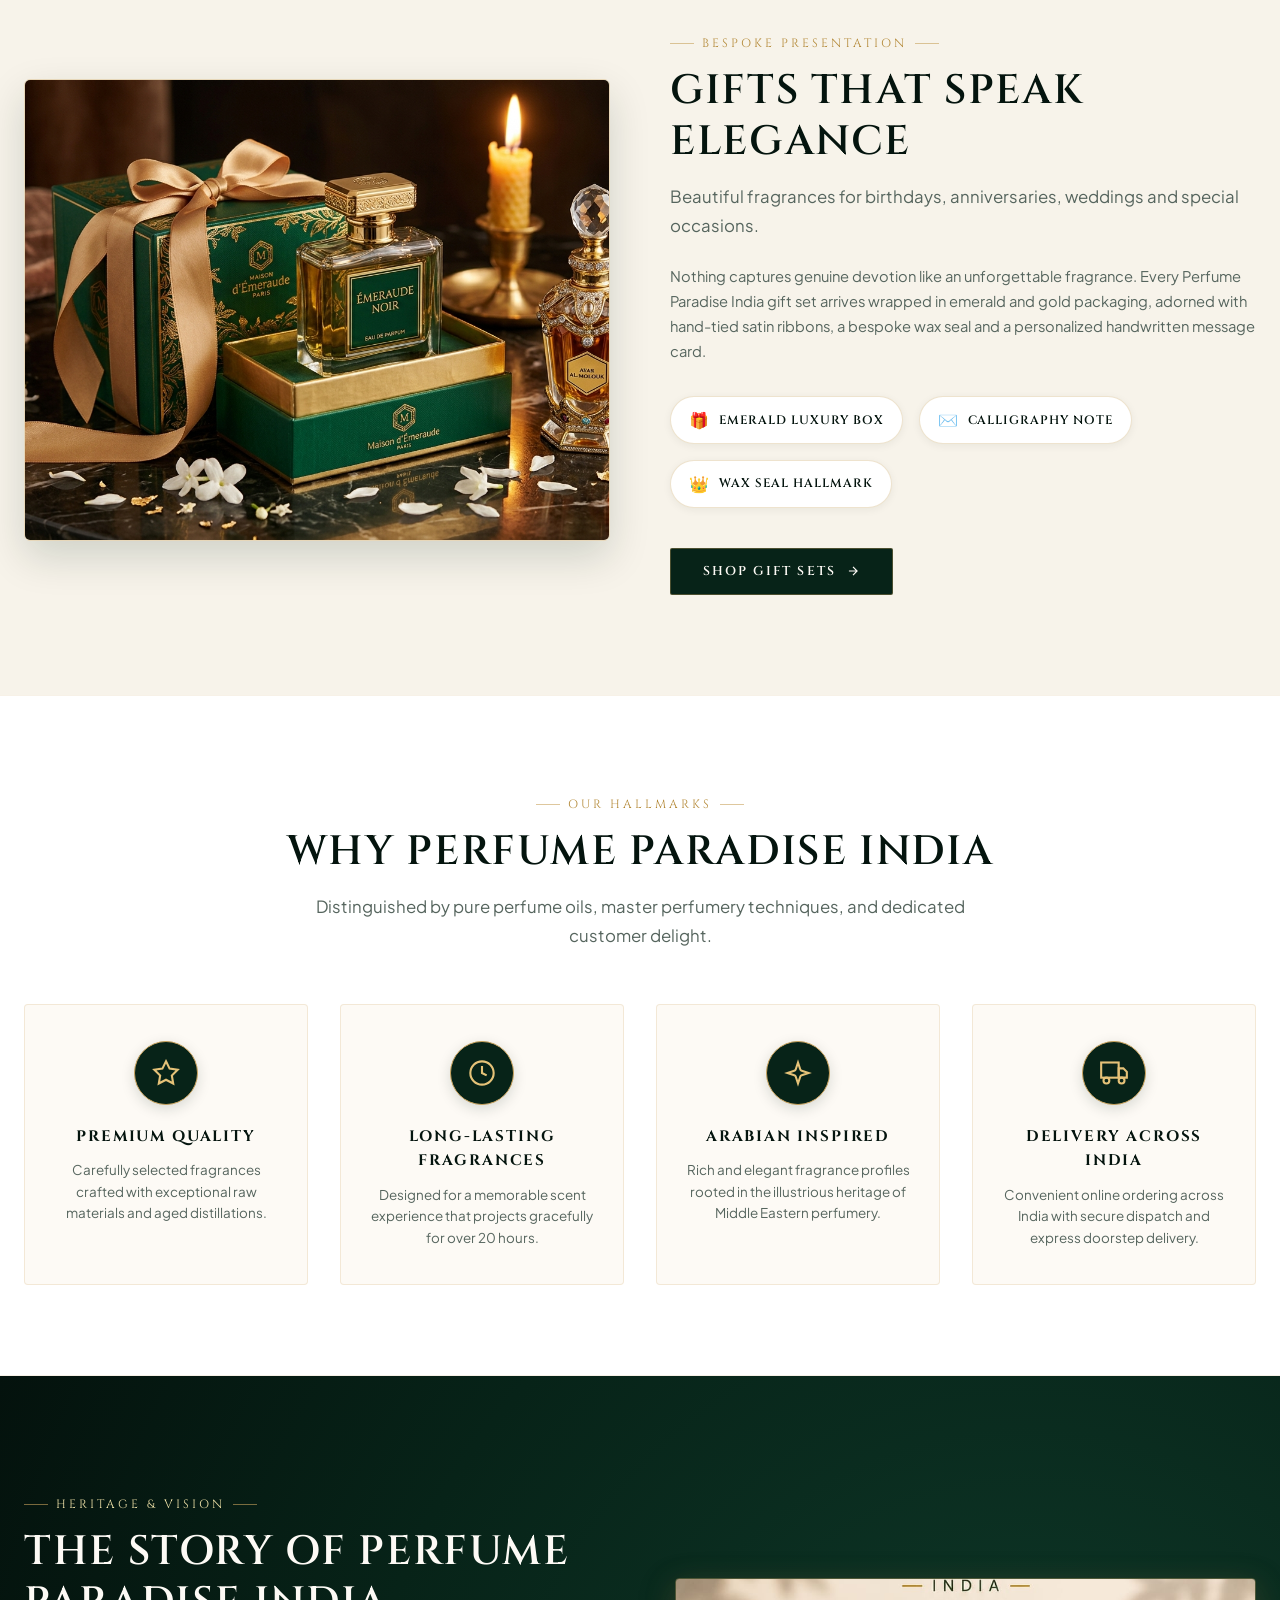
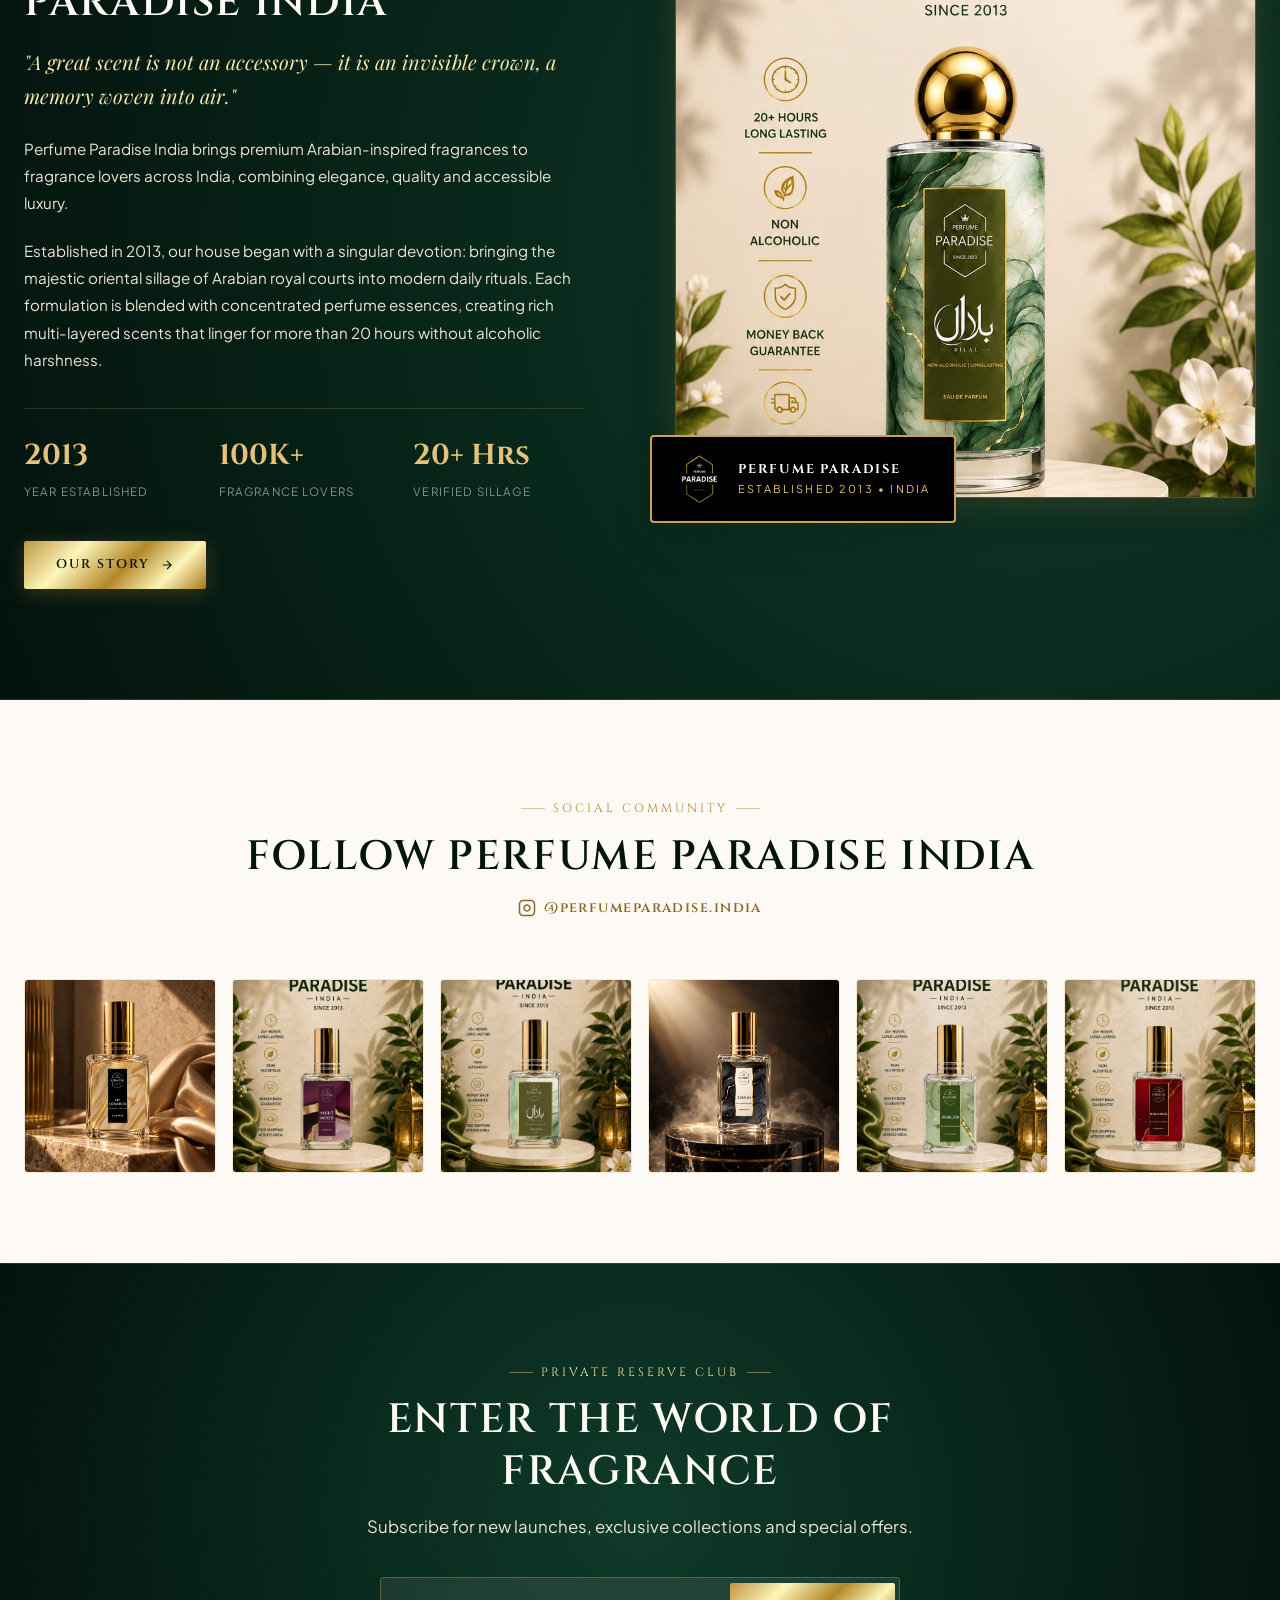
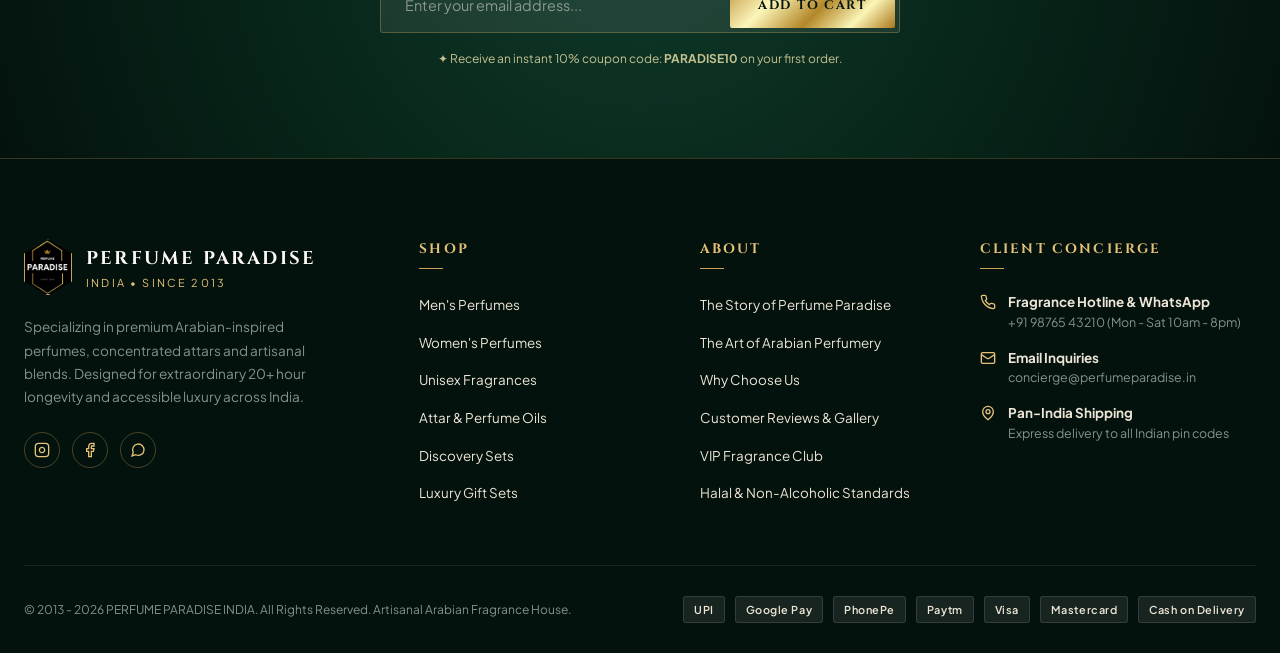
==== commit 07df260a: "Make website fully responsive and mobile-friendly with hamburger drawer navigation" ====
--- a/index.html
+++ b/index.html
@@ -888,6 +888,107 @@
   <!-- Backdrop Overlay -->
   <div class="modal-backdrop" id="modalBackdrop"></div>
 
+  <!-- Mobile Navigation Slide-Out Drawer -->
+  <aside class="mobile-nav-drawer" id="mobileNavDrawer" aria-label="Mobile Navigation Drawer">
+    <div class="mobile-nav-header">
+      <a href="#hero" class="brand-logo-wrap mobile-logo-link" onclick="closeMobileNav()">
+        <div class="brand-crest">
+          <img src="assets/images/logo.jpg" alt="Perfume Paradise India Crest Logo">
+        </div>
+        <div class="brand-text-block">
+          <div class="brand-name">PERFUME <span>PARADISE</span></div>
+          <div class="brand-subtext">INDIA • SINCE 2013</div>
+        </div>
+      </a>
+      <button class="mobile-nav-close" id="mobileNavCloseBtn" aria-label="Close Navigation">✕</button>
+    </div>
+
+    <!-- Quick Highlights Banner -->
+    <div class="mobile-nav-banner">
+      <div class="mobile-badge-pill">👑 50ml @ ₹599 • 20ml @ ₹299</div>
+      <div class="mobile-sub-banner">Pan-India Express Doorstep Dispatch</div>
+    </div>
+
+    <!-- Mobile Search Shortcut -->
+    <div class="mobile-nav-search">
+      <button class="mobile-search-btn" id="mobileSearchTriggerBtn" type="button" aria-label="Search Fragrances">
+        <svg width="18" height="18" viewBox="0 0 24 24" fill="none" stroke="currentColor" stroke-width="2">
+          <circle cx="11" cy="11" r="8"></circle>
+          <path d="m21 21-4.3-4.3"></path>
+        </svg>
+        <span>Search Fragrances & Notes...</span>
+      </button>
+    </div>
+
+    <!-- Mobile Navigation Links -->
+    <nav class="mobile-nav-links" aria-label="Mobile Menu Links">
+      <a href="#hero" class="mobile-nav-item active">
+        <span class="mobile-nav-bullet">✦</span>
+        <span>Home</span>
+      </a>
+      <a href="#bestsellers" class="mobile-nav-item" onclick="currentCategory='all'; renderProducts();">
+        <span class="mobile-nav-bullet">✦</span>
+        <span>Shop All Fragrances</span>
+      </a>
+      <a href="#bestsellers" class="mobile-nav-item" onclick="currentCategory='mens'; renderProducts();">
+        <span class="mobile-nav-bullet">✦</span>
+        <span>Men's Perfumes</span>
+      </a>
+      <a href="#bestsellers" class="mobile-nav-item" onclick="currentCategory='womens'; renderProducts();">
+        <span class="mobile-nav-bullet">✦</span>
+        <span>Women's Perfumes</span>
+      </a>
+      <a href="#bestsellers" class="mobile-nav-item" onclick="currentCategory='unisex'; renderProducts();">
+        <span class="mobile-nav-bullet">✦</span>
+        <span>Unisex Fragrances</span>
+      </a>
+      <a href="#bestsellers" class="mobile-nav-item" onclick="currentCategory='attar'; renderProducts();">
+        <span class="mobile-nav-bullet">✦</span>
+        <span>Attar & Perfume Oils</span>
+      </a>
+      <a href="#categories" class="mobile-nav-item">
+        <span class="mobile-nav-bullet">✦</span>
+        <span>Explore Collections</span>
+      </a>
+      <a href="#arabian-art" class="mobile-nav-item">
+        <span class="mobile-nav-bullet">✦</span>
+        <span>The Art of Arabian Perfumery</span>
+      </a>
+      <a href="#discovery" class="mobile-nav-item">
+        <span class="mobile-nav-bullet">✦</span>
+        <span>Discovery Sets</span>
+      </a>
+      <a href="#gifting" class="mobile-nav-item">
+        <span class="mobile-nav-bullet">✦</span>
+        <span>Luxury Gift Sets</span>
+      </a>
+      <a href="#about" class="mobile-nav-item">
+        <span class="mobile-nav-bullet">✦</span>
+        <span>Our Heritage & Story</span>
+      </a>
+      <a href="#why-us" class="mobile-nav-item">
+        <span class="mobile-nav-bullet">✦</span>
+        <span>Why Perfume Paradise India</span>
+      </a>
+      <a href="#footer" class="mobile-nav-item">
+        <span class="mobile-nav-bullet">✦</span>
+        <span>Contact & Customer Care</span>
+      </a>
+    </nav>
+
+    <!-- Mobile Drawer Footer Actions -->
+    <div class="mobile-nav-footer">
+      <a href="https://wa.me/919876543210?text=Hello%20Perfume%20Paradise%20India,%20I%20would%20like%20to%20inquire%20about%20your%20fragrances" target="_blank" rel="noopener" class="btn-whatsapp-mobile">
+        <svg width="18" height="18" viewBox="0 0 24 24" fill="currentColor"><path d="M12.031 6.172c-3.181 0-5.767 2.586-5.768 5.766-.001 1.298.38 2.27 1.019 3.287l-.711 2.598 2.669-.699c.969.576 1.761.88 2.791.88 3.182 0 5.767-2.587 5.767-5.766.001-3.182-2.585-5.766-5.767-5.766zm9.969 5.766c0 5.514-4.486 10-10 10-1.823 0-3.53-.49-5.004-1.343l-6.996 1.83 1.862-6.804c-.928-1.514-1.462-3.294-1.462-5.183 0-5.514 4.486-10 10-10 5.514 0 10 4.486 10 10z"/></svg>
+        <span>WhatsApp Royal Concierge</span>
+      </a>
+      <div class="mobile-contact-line">
+        <div>📞 Concierge: +91 98765 43210</div>
+        <div>✉️ care@perfumeparadiseindia.com</div>
+      </div>
+    </div>
+  </aside>
+
   <!-- Cart Slide-Out Drawer -->
   <aside class="cart-drawer" id="cartDrawer" aria-label="Shopping Cart">
     <div class="cart-header">
--- a/css/style.css
+++ b/css/style.css
@@ -517,8 +517,22 @@
 .mobile-menu-toggle {
   display: none;
   flex-direction: column;
-  gap: 5px;
-  padding: 6px;
+  justify-content: center;
+  align-items: center;
+  width: 44px;
+  height: 44px;
+  min-width: 44px;
+  min-height: 44px;
+  padding: 8px;
+  border-radius: 4px;
+  background: transparent;
+  cursor: pointer;
+  transition: var(--transition-smooth);
+}
+
+.mobile-menu-toggle:hover,
+.mobile-menu-toggle:active {
+  background: rgba(200, 162, 93, 0.12);
 }
 
 .mobile-menu-toggle span {
@@ -527,6 +541,24 @@
   height: 2px;
   background: var(--emerald-950);
   transition: var(--transition-smooth);
+  border-radius: 1px;
+}
+
+.mobile-menu-toggle span:nth-child(2) {
+  margin: 4px 0;
+}
+
+.mobile-menu-toggle.active span:nth-child(1) {
+  transform: translateY(6px) rotate(45deg);
+}
+
+.mobile-menu-toggle.active span:nth-child(2) {
+  opacity: 0;
+  transform: scale(0);
+}
+
+.mobile-menu-toggle.active span:nth-child(3) {
+  transform: translateY(-6px) rotate(-45deg);
 }
 
 /* ==========================================================================
@@ -2384,93 +2416,230 @@
   gap: 16px;
 }
 
-/* Responsive Breakpoints */
-@media (max-width: 1200px) {
-  .products-grid {
-    grid-template-columns: repeat(3, 1fr);
-  }
-  .instagram-grid {
-    grid-template-columns: repeat(3, 1fr);
-  }
-}
-
-@media (max-width: 992px) {
-  .main-nav {
-    display: none;
-  }
-  .mobile-menu-toggle {
-    display: flex;
-  }
-  .hero-grid {
-    grid-template-columns: 1fr;
-    text-align: center;
-    gap: 40px;
-  }
-  .hero-content {
-    margin: 0 auto;
-  }
-  .hero-cta-group {
-    justify-content: center;
-  }
-  .hero-features-bar {
-    grid-template-columns: 1fr;
-    gap: 12px;
-  }
-  .categories-grid {
-    grid-template-columns: repeat(2, 1fr);
-  }
-  .products-grid {
-    grid-template-columns: repeat(2, 1fr);
-  }
-  .arabian-grid,
-  .discovery-grid,
-  .gifting-grid,
-  .about-grid {
-    grid-template-columns: 1fr;
-    gap: 40px;
-  }
-  .why-features-grid {
-    grid-template-columns: repeat(2, 1fr);
-  }
-  .footer-top-grid {
-    grid-template-columns: repeat(2, 1fr);
-  }
-  .qv-grid {
-    grid-template-columns: 1fr;
-  }
-}
-
-@media (max-width: 600px) {
-  .announcement-actions {
-    display: none;
-  }
-  .categories-grid {
-    grid-template-columns: 1fr;
-  }
-  .products-grid {
-    grid-template-columns: 1fr;
-  }
-  .why-features-grid {
-    grid-template-columns: 1fr;
-  }
-  .footer-top-grid {
-    grid-template-columns: 1fr;
-  }
-  .newsletter-form-wrap {
-    flex-direction: column;
-    background: transparent;
-    border: none;
-    gap: 10px;
-  }
-  .newsletter-input {
-    background: rgba(255, 255, 255, 0.1);
-    border: 1px solid var(--border-gold);
-    border-radius: 3px;
-    width: 100%;
-  }
-  .newsletter-btn {
-    width: 100%;
-  }
+/* ==========================================================================
+   MOBILE NAVIGATION SLIDE-OUT DRAWER
+   ========================================================================== */
+.mobile-nav-drawer {
+  position: fixed;
+  top: 0;
+  left: 0;
+  width: 330px;
+  max-width: 86vw;
+  height: 100vh;
+  height: 100dvh;
+  background: radial-gradient(circle at 15% 20%, #072318 0%, #04140E 60%, #020A07 100%);
+  color: var(--ivory-50);
+  z-index: 220;
+  transform: translateX(-105%);
+  transition: transform 0.38s cubic-bezier(0.25, 1, 0.5, 1);
+  box-shadow: 12px 0 45px rgba(0, 0, 0, 0.75);
+  border-right: 1px solid var(--border-gold);
+  display: flex;
+  flex-direction: column;
+  overflow-y: auto;
+  -webkit-overflow-scrolling: touch;
+}
+
+.mobile-nav-drawer.active {
+  transform: translateX(0);
+}
+
+.mobile-nav-header {
+  padding: 16px 20px;
+  display: flex;
+  align-items: center;
+  justify-content: space-between;
+  border-bottom: 1px solid rgba(200, 162, 93, 0.2);
+  background: rgba(4, 20, 14, 0.75);
+  backdrop-filter: blur(10px);
+  position: sticky;
+  top: 0;
+  z-index: 5;
+}
+
+.mobile-logo-link {
+  display: flex;
+  align-items: center;
+  gap: 10px;
+  text-decoration: none;
+}
+
+.mobile-logo-link .brand-crest {
+  width: 36px;
+  height: 44px;
+}
+
+.mobile-logo-link .brand-name {
+  font-size: 1.05rem;
+  color: var(--ivory-50);
+}
+
+.mobile-logo-link .brand-subtext {
+  font-size: 0.55rem;
+  letter-spacing: 0.2em;
+  color: var(--gold-400);
+}
+
+.mobile-nav-close {
+  width: 44px;
+  height: 44px;
+  min-width: 44px;
+  min-height: 44px;
+  border-radius: 50%;
+  background: rgba(255, 255, 255, 0.08);
+  border: 1px solid var(--border-gold);
+  color: var(--gold-400);
+  display: flex;
+  align-items: center;
+  justify-content: center;
+  font-size: 1.25rem;
+  cursor: pointer;
+  transition: var(--transition-smooth);
+}
+
+.mobile-nav-close:hover,
+.mobile-nav-close:active {
+  background: var(--gold-gradient);
+  color: var(--emerald-950);
+  border-color: transparent;
+}
+
+.mobile-nav-banner {
+  background: rgba(200, 162, 93, 0.12);
+  border-bottom: 1px solid rgba(200, 162, 93, 0.2);
+  padding: 10px 18px;
+  text-align: center;
+}
+
+.mobile-badge-pill {
+  font-family: var(--font-serif-royal);
+  font-size: 0.78rem;
+  font-weight: 700;
+  letter-spacing: 0.08em;
+  color: var(--gold-300);
+  margin-bottom: 2px;
+}
+
+.mobile-sub-banner {
+  font-size: 0.68rem;
+  color: var(--ivory-200);
+  letter-spacing: 0.04em;
+}
+
+.mobile-nav-search {
+  padding: 14px 16px 8px;
+}
+
+.mobile-search-btn {
+  width: 100%;
+  min-height: 46px;
+  display: flex;
+  align-items: center;
+  gap: 12px;
+  padding: 10px 16px;
+  background: rgba(255, 255, 255, 0.06);
+  border: 1px solid var(--border-gold);
+  border-radius: 4px;
+  color: var(--ivory-200);
+  font-size: 0.84rem;
+  text-align: left;
+  cursor: pointer;
+  transition: var(--transition-smooth);
+}
+
+.mobile-search-btn svg {
+  color: var(--gold-400);
+  flex-shrink: 0;
+}
+
+.mobile-search-btn:active,
+.mobile-search-btn:hover {
+  background: rgba(255, 255, 255, 0.12);
+  border-color: var(--gold-400);
+}
+
+.mobile-nav-links {
+  display: flex;
+  flex-direction: column;
+  padding: 8px 10px;
+  gap: 2px;
+}
+
+.mobile-nav-item {
+  display: flex;
+  align-items: center;
+  gap: 12px;
+  min-height: 48px;
+  padding: 11px 14px;
+  border-radius: 4px;
+  font-family: var(--font-serif-royal);
+  font-size: 0.88rem;
+  font-weight: 500;
+  letter-spacing: 0.06em;
+  color: var(--ivory-100);
+  transition: var(--transition-smooth);
+  text-decoration: none;
+}
+
+.mobile-nav-bullet {
+  font-size: 0.72rem;
+  color: var(--gold-500);
+  transition: var(--transition-smooth);
+}
+
+.mobile-nav-item:hover,
+.mobile-nav-item:active,
+.mobile-nav-item.active {
+  background: rgba(200, 162, 93, 0.16);
+  color: var(--gold-300);
+  padding-left: 18px;
+}
+
+.mobile-nav-item.active .mobile-nav-bullet,
+.mobile-nav-item:hover .mobile-nav-bullet {
+  color: var(--gold-300);
+  transform: scale(1.25);
+}
+
+.mobile-nav-footer {
+  margin-top: auto;
+  padding: 18px 16px 24px;
+  border-top: 1px solid rgba(200, 162, 93, 0.2);
+  background: rgba(2, 10, 7, 0.85);
+  display: flex;
+  flex-direction: column;
+  gap: 12px;
+}
+
+.btn-whatsapp-mobile {
+  display: flex;
+  align-items: center;
+  justify-content: center;
+  gap: 8px;
+  min-height: 46px;
+  padding: 12px 16px;
+  background: #25D366;
+  color: #FFFFFF;
+  border-radius: 4px;
+  font-family: var(--font-serif-royal);
+  font-size: 0.78rem;
+  font-weight: 700;
+  letter-spacing: 0.08em;
+  text-transform: uppercase;
+  transition: var(--transition-smooth);
+  box-shadow: 0 4px 14px rgba(37, 211, 102, 0.35);
+}
+
+.btn-whatsapp-mobile:active {
+  background: #1EBE5B;
+  transform: scale(0.98);
+}
+
+.mobile-contact-line {
+  font-size: 0.72rem;
+  color: var(--ivory-300);
+  line-height: 1.6;
+  text-align: center;
 }
 
 /* ==========================================================================
@@ -2494,10 +2663,12 @@
   display: grid;
   grid-template-columns: 1fr 1fr;
   gap: 6px;
+  width: 100%;
 }
 .card-size-btn {
-  padding: 6px 4px;
-  font-size: 0.72rem;
+  padding: 8px 4px;
+  min-height: 42px;
+  font-size: 0.74rem;
   font-weight: 600;
   border: 1px solid rgba(7, 35, 24, 0.16);
   background: var(--ivory-50);
@@ -2510,6 +2681,7 @@
   align-items: center;
   justify-content: center;
   gap: 4px;
+  user-select: none;
 }
 .card-size-btn:hover {
   border-color: var(--gold-500);
@@ -2531,6 +2703,7 @@
 }
 .qv-size-btn {
   padding: 10px 14px;
+  min-height: 48px;
   border: 1px solid rgba(7, 35, 24, 0.2);
   background: #FFFFFF;
   color: var(--emerald-950);
@@ -2633,10 +2806,11 @@
 }
 .checkout-input, .checkout-textarea {
   width: 100%;
-  padding: 9px 12px;
+  padding: 10px 12px;
+  min-height: 44px;
   border: 1px solid rgba(7, 35, 24, 0.2);
   border-radius: 3px;
-  font-size: 0.82rem;
+  font-size: 0.88rem;
   color: var(--emerald-950);
   background: #FFFFFF;
   transition: var(--transition-smooth);
@@ -2648,7 +2822,7 @@
 }
 .checkout-textarea {
   resize: vertical;
-  min-height: 52px;
+  min-height: 56px;
   font-family: inherit;
 }
 .checkout-row-2 {
@@ -2671,12 +2845,13 @@
   display: flex;
   align-items: center;
   gap: 8px;
-  padding: 8px 10px;
+  padding: 10px 12px;
+  min-height: 44px;
   background: #FFFFFF;
   border: 1px solid rgba(7, 35, 24, 0.15);
   border-radius: 3px;
   cursor: pointer;
-  font-size: 0.72rem;
+  font-size: 0.74rem;
   font-weight: 600;
   color: var(--emerald-950);
   transition: var(--transition-smooth);
@@ -2790,6 +2965,7 @@
   background: #25D366;
   color: #FFFFFF;
   padding: 13px 20px;
+  min-height: 48px;
   border-radius: 2px;
   font-family: var(--font-serif-royal);
   font-size: 0.8rem;
@@ -2809,3 +2985,493 @@
   box-shadow: 0 6px 20px rgba(37, 211, 102, 0.4);
 }
 
+/* ==========================================================================
+   COMPREHENSIVE RESPONSIVE BREAKPOINTS (MOBILE & TABLET OPTIMIZATIONS)
+   ========================================================================== */
+
+/* Guarantee Zero Horizontal Overflow */
+html, body {
+  overflow-x: hidden !important;
+  max-width: 100vw;
+  width: 100%;
+}
+
+@media (max-width: 1200px) {
+  .products-grid {
+    grid-template-columns: repeat(3, 1fr);
+    gap: 22px;
+  }
+  .instagram-grid {
+    grid-template-columns: repeat(3, 1fr);
+  }
+}
+
+@media (max-width: 992px) {
+  .main-nav {
+    display: none;
+  }
+  .mobile-menu-toggle {
+    display: flex;
+  }
+  .hero-grid {
+    grid-template-columns: 1fr;
+    text-align: center;
+    gap: 40px;
+  }
+  .hero-content {
+    margin: 0 auto;
+    max-width: 680px;
+  }
+  .hero-cta-group {
+    justify-content: center;
+  }
+  .hero-features-bar {
+    grid-template-columns: repeat(3, 1fr);
+    gap: 16px;
+  }
+  .categories-grid {
+    grid-template-columns: repeat(2, 1fr);
+    gap: 20px;
+  }
+  .products-grid {
+    grid-template-columns: repeat(2, 1fr);
+    gap: 20px;
+  }
+  .arabian-grid,
+  .discovery-grid,
+  .gifting-grid,
+  .about-grid {
+    grid-template-columns: 1fr;
+    gap: 40px;
+  }
+  .arabian-content,
+  .discovery-content,
+  .gifting-content,
+  .about-content {
+    max-width: 100%;
+    text-align: center;
+    margin: 0 auto;
+  }
+  .arabian-notes-grid {
+    max-width: 600px;
+    margin: 28px auto 36px;
+    text-align: left;
+  }
+  .discovery-features-list,
+  .gifting-features-list {
+    max-width: 520px;
+    margin: 24px auto 32px;
+    text-align: left;
+  }
+  .why-features-grid {
+    grid-template-columns: repeat(2, 1fr);
+    gap: 20px;
+  }
+  .footer-top-grid {
+    grid-template-columns: repeat(2, 1fr);
+    gap: 36px;
+  }
+  .qv-grid {
+    grid-template-columns: 1fr;
+  }
+  .qv-media img {
+    max-height: 320px;
+  }
+}
+
+@media (max-width: 768px) {
+  .container {
+    padding-left: 18px;
+    padding-right: 18px;
+  }
+
+  .section-header {
+    margin-bottom: 40px;
+  }
+  .section-title {
+    font-size: clamp(1.6rem, 5.2vw, 2.2rem);
+  }
+
+  /* Hero Section */
+  .hero-section {
+    padding: 50px 0 65px;
+  }
+  .hero-title {
+    font-size: clamp(1.75rem, 6.2vw, 2.5rem);
+    margin-bottom: 16px;
+  }
+  .hero-description {
+    font-size: 0.98rem;
+    margin-bottom: 28px;
+  }
+  .hero-bottle-frame {
+    max-width: 380px;
+    margin: 0 auto;
+  }
+  .hero-bottle-frame img {
+    height: 400px;
+  }
+  .hero-features-bar {
+    grid-template-columns: 1fr;
+    gap: 14px;
+    padding-top: 22px;
+  }
+
+  /* Sections Spacing */
+  .categories-section,
+  .bestsellers-section,
+  .arabian-section,
+  .discovery-section,
+  .gifting-section,
+  .why-section,
+  .about-section {
+    padding: 65px 0;
+  }
+
+  /* Cart Drawer Fullscreen Mobile */
+  .cart-drawer {
+    width: 100vw;
+    max-width: 100vw;
+  }
+
+  /* Quick View Modal Mobile */
+  .quick-view-modal {
+    width: 94vw;
+    max-width: 94vw;
+    max-height: 90vh;
+  }
+  .qv-details {
+    padding: 24px 18px;
+  }
+
+  /* Order Success Modal */
+  .order-success-modal {
+    width: 94vw;
+    max-width: 94vw;
+    padding: 28px 18px;
+  }
+
+  /* Live Search Modal */
+  .search-modal {
+    padding: 60px 18px 30px;
+  }
+  .search-results-area {
+    grid-template-columns: 1fr;
+  }
+}
+
+@media (max-width: 600px) {
+  .announcement-actions {
+    display: none;
+  }
+  .announcement-inner {
+    justify-content: center;
+  }
+  .announcement-text {
+    font-size: 0.72rem;
+    gap: 8px;
+    flex-wrap: wrap;
+    text-align: center;
+    line-height: 1.4;
+  }
+
+  /* Categories Mobile */
+  .categories-grid {
+    grid-template-columns: 1fr;
+    max-width: 400px;
+    margin: 0 auto;
+    gap: 18px;
+  }
+  .category-card {
+    height: 330px;
+  }
+
+  /* Products Grid Mobile Editorial Presentation */
+  .products-grid {
+    grid-template-columns: 1fr;
+    max-width: 380px;
+    margin: 0 auto;
+    gap: 24px;
+  }
+  .product-media {
+    padding-top: 100%;
+  }
+
+  /* Show quick view pill on touch devices */
+  .product-quick-view {
+    opacity: 1;
+    transform: translateY(0);
+    padding: 8px;
+    font-size: 0.7rem;
+    bottom: 8px;
+    left: 8px;
+    right: 8px;
+    background: rgba(7, 35, 24, 0.88);
+  }
+
+  .why-features-grid {
+    grid-template-columns: 1fr;
+    gap: 16px;
+  }
+  .footer-top-grid {
+    grid-template-columns: 1fr;
+    gap: 28px;
+  }
+
+  /* Newsletter Form Stacking */
+  .newsletter-form-wrap {
+    flex-direction: column;
+    background: transparent;
+    border: none;
+    gap: 10px;
+    width: 100%;
+    max-width: 400px;
+    margin: 0 auto;
+  }
+  .newsletter-input {
+    background: rgba(255, 255, 255, 0.1);
+    border: 1px solid var(--border-gold);
+    border-radius: 3px;
+    width: 100%;
+    min-height: 48px;
+    font-size: 16px;
+  }
+  .newsletter-btn {
+    width: 100%;
+    min-height: 48px;
+    justify-content: center;
+  }
+}
+
+@media (max-width: 480px) {
+  .container {
+    padding-left: 14px;
+    padding-right: 14px;
+  }
+
+  /* Header Mobile Compact */
+  .nav-container {
+    padding-top: 10px;
+    padding-bottom: 10px;
+    padding-left: 14px;
+    padding-right: 14px;
+    gap: 8px;
+  }
+  .brand-crest {
+    width: 34px;
+    height: 42px;
+  }
+  .brand-name {
+    font-size: 1.02rem;
+    letter-spacing: 0.08em;
+  }
+  .brand-subtext {
+    font-size: 0.55rem;
+    letter-spacing: 0.18em;
+  }
+  .nav-actions {
+    gap: 4px;
+  }
+  .nav-action-btn {
+    width: 38px;
+    height: 38px;
+    min-width: 38px;
+    min-height: 38px;
+  }
+  .mobile-menu-toggle {
+    width: 40px;
+    height: 40px;
+    min-width: 40px;
+    min-height: 40px;
+    padding: 6px;
+  }
+
+  /* Announcement Bar */
+  .announcement-bar {
+    padding: 6px 10px;
+    font-size: 0.68rem;
+  }
+  .announcement-pill {
+    font-size: 0.62rem;
+    padding: 1px 6px;
+  }
+
+  /* Hero Section Mobile */
+  .hero-section {
+    padding: 40px 0 55px;
+  }
+  .hero-title {
+    font-size: 1.7rem;
+    line-height: 1.2;
+    margin-bottom: 14px;
+  }
+  .hero-description {
+    font-size: 0.92rem;
+    line-height: 1.6;
+    margin-bottom: 24px;
+  }
+  .hero-cta-group {
+    flex-direction: column;
+    width: 100%;
+    gap: 10px;
+  }
+  .hero-cta-group .btn {
+    width: 100%;
+    justify-content: center;
+    min-height: 48px;
+  }
+  .hero-bottle-frame {
+    max-width: 100%;
+    border-radius: 8px;
+  }
+  .hero-bottle-frame img {
+    height: 320px;
+  }
+
+  /* Hero Bottle Tag Stacking */
+  .hero-bottle-tag {
+    position: relative;
+    left: auto;
+    right: auto;
+    bottom: auto;
+    margin-top: 14px;
+    padding: 12px 14px;
+    border-radius: 4px;
+    flex-direction: column;
+    align-items: stretch;
+    gap: 10px;
+    text-align: left;
+    width: 100%;
+  }
+
+  /* Product Card Size Options & Actions */
+  .size-btn-group {
+    gap: 6px;
+  }
+  .card-size-btn {
+    padding: 8px 4px;
+    font-size: 0.74rem;
+    min-height: 42px;
+  }
+  .btn-add-cart {
+    padding: 12px 16px;
+    min-height: 48px;
+    font-size: 0.78rem;
+  }
+
+  /* Cart Drawer & Checkout Form */
+  .cart-header {
+    padding: 14px 16px;
+  }
+  .cart-shipping-bar {
+    padding: 10px 16px;
+  }
+  .cart-items-body {
+    padding: 14px 16px;
+  }
+  .cart-item-row {
+    gap: 10px;
+  }
+  .cart-item-img {
+    width: 58px;
+    height: 58px;
+  }
+  .cart-checkout-section {
+    padding: 16px 14px;
+  }
+  .checkout-row-2 {
+    grid-template-columns: 1fr;
+    gap: 10px;
+  }
+  .payment-options-grid {
+    grid-template-columns: 1fr;
+    gap: 8px;
+  }
+  .checkout-input, .checkout-textarea {
+    font-size: 16px; /* Prevents iOS auto-zoom */
+    padding: 11px 12px;
+    min-height: 46px;
+  }
+  .cart-footer {
+    padding: 16px 14px;
+  }
+  .cart-checkout-btn {
+    min-height: 52px;
+    font-size: 0.86rem;
+  }
+
+  /* Arabian, Discovery, Gifting Visuals */
+  .arabian-visual-box img,
+  .discovery-box-preview img,
+  .gifting-visual-box img {
+    height: 280px;
+  }
+  .arabian-notes-grid {
+    grid-template-columns: 1fr;
+    gap: 12px;
+  }
+
+  /* Quick View Modal Mobile */
+  .quick-view-modal {
+    width: 95vw;
+    max-width: 95vw;
+    padding: 0;
+  }
+  .qv-media {
+    padding: 20px;
+  }
+  .qv-media img {
+    max-height: 220px;
+  }
+  .qv-details {
+    padding: 20px 14px;
+  }
+  .qv-size-group {
+    grid-template-columns: 1fr;
+    gap: 8px;
+  }
+  .qv-size-btn {
+    padding: 11px 12px;
+  }
+
+  /* Order Success Modal */
+  .order-success-modal {
+    padding: 24px 14px;
+  }
+  .order-success-title {
+    font-size: 1.25rem;
+  }
+  .btn-whatsapp-order {
+    min-height: 48px;
+    font-size: 0.76rem;
+  }
+}
+
+@media (max-width: 360px) {
+  #accountToggleBtn {
+    display: none;
+  }
+  .brand-crest {
+    width: 30px;
+    height: 38px;
+  }
+  .brand-name {
+    font-size: 0.94rem;
+  }
+  .brand-subtext {
+    font-size: 0.5rem;
+  }
+  .hero-badge-pill {
+    font-size: 0.64rem;
+    padding: 4px 10px;
+    letter-spacing: 0.1em;
+  }
+  .hero-title {
+    font-size: 1.55rem;
+  }
+  .card-size-btn {
+    font-size: 0.7rem;
+    padding: 6px 2px;
+  }
+}
+
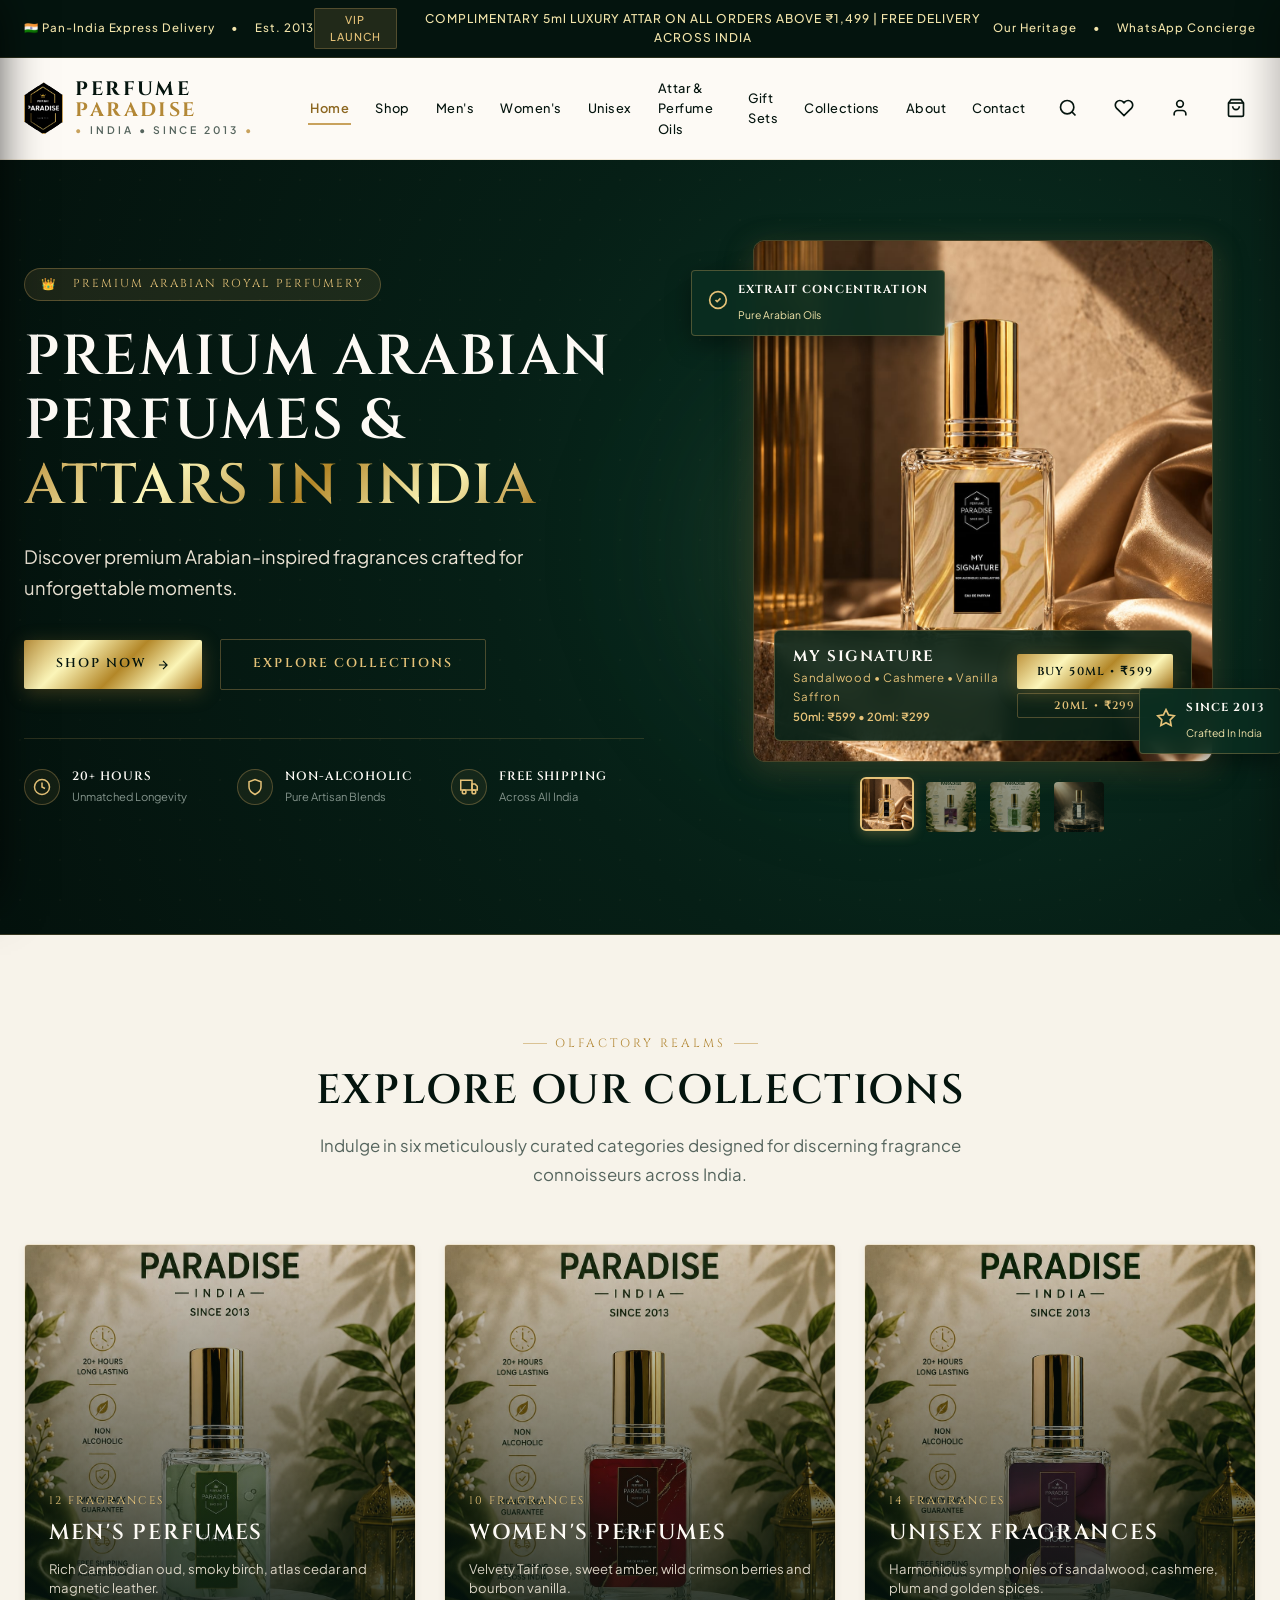
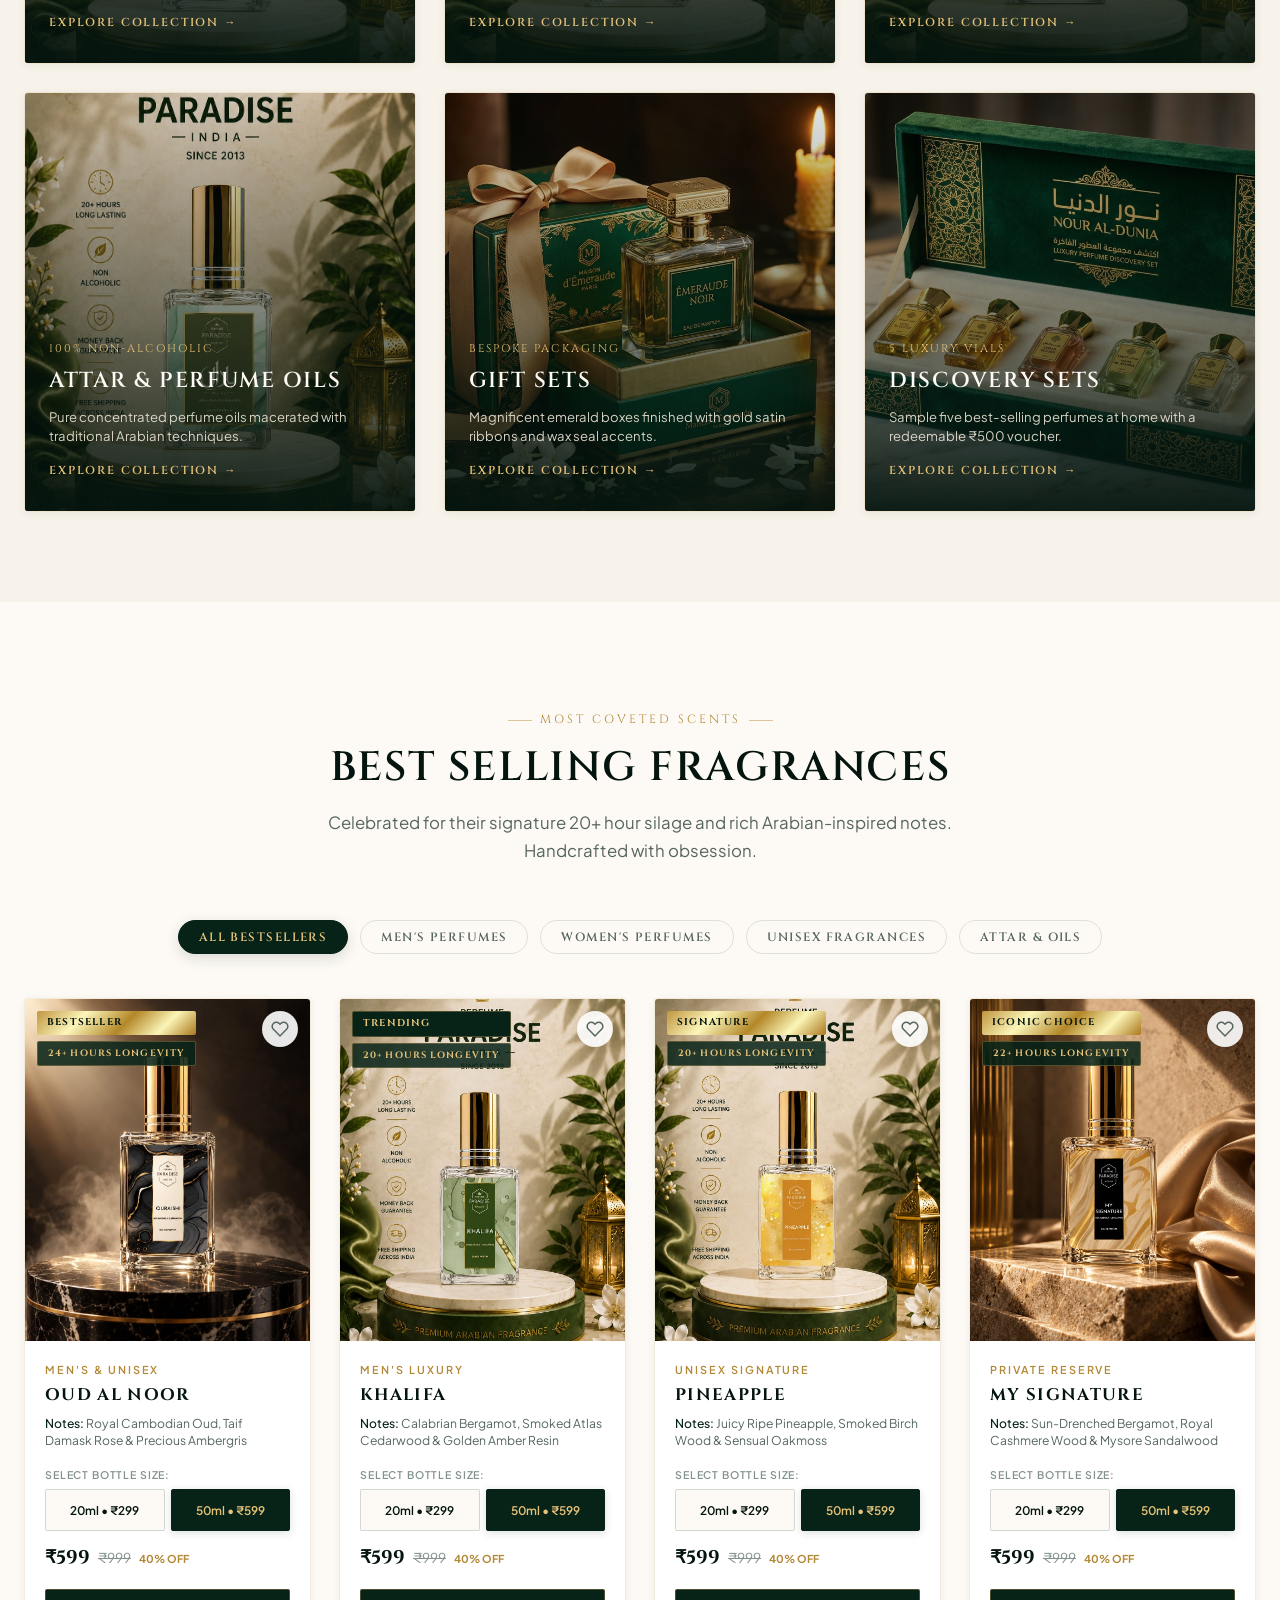
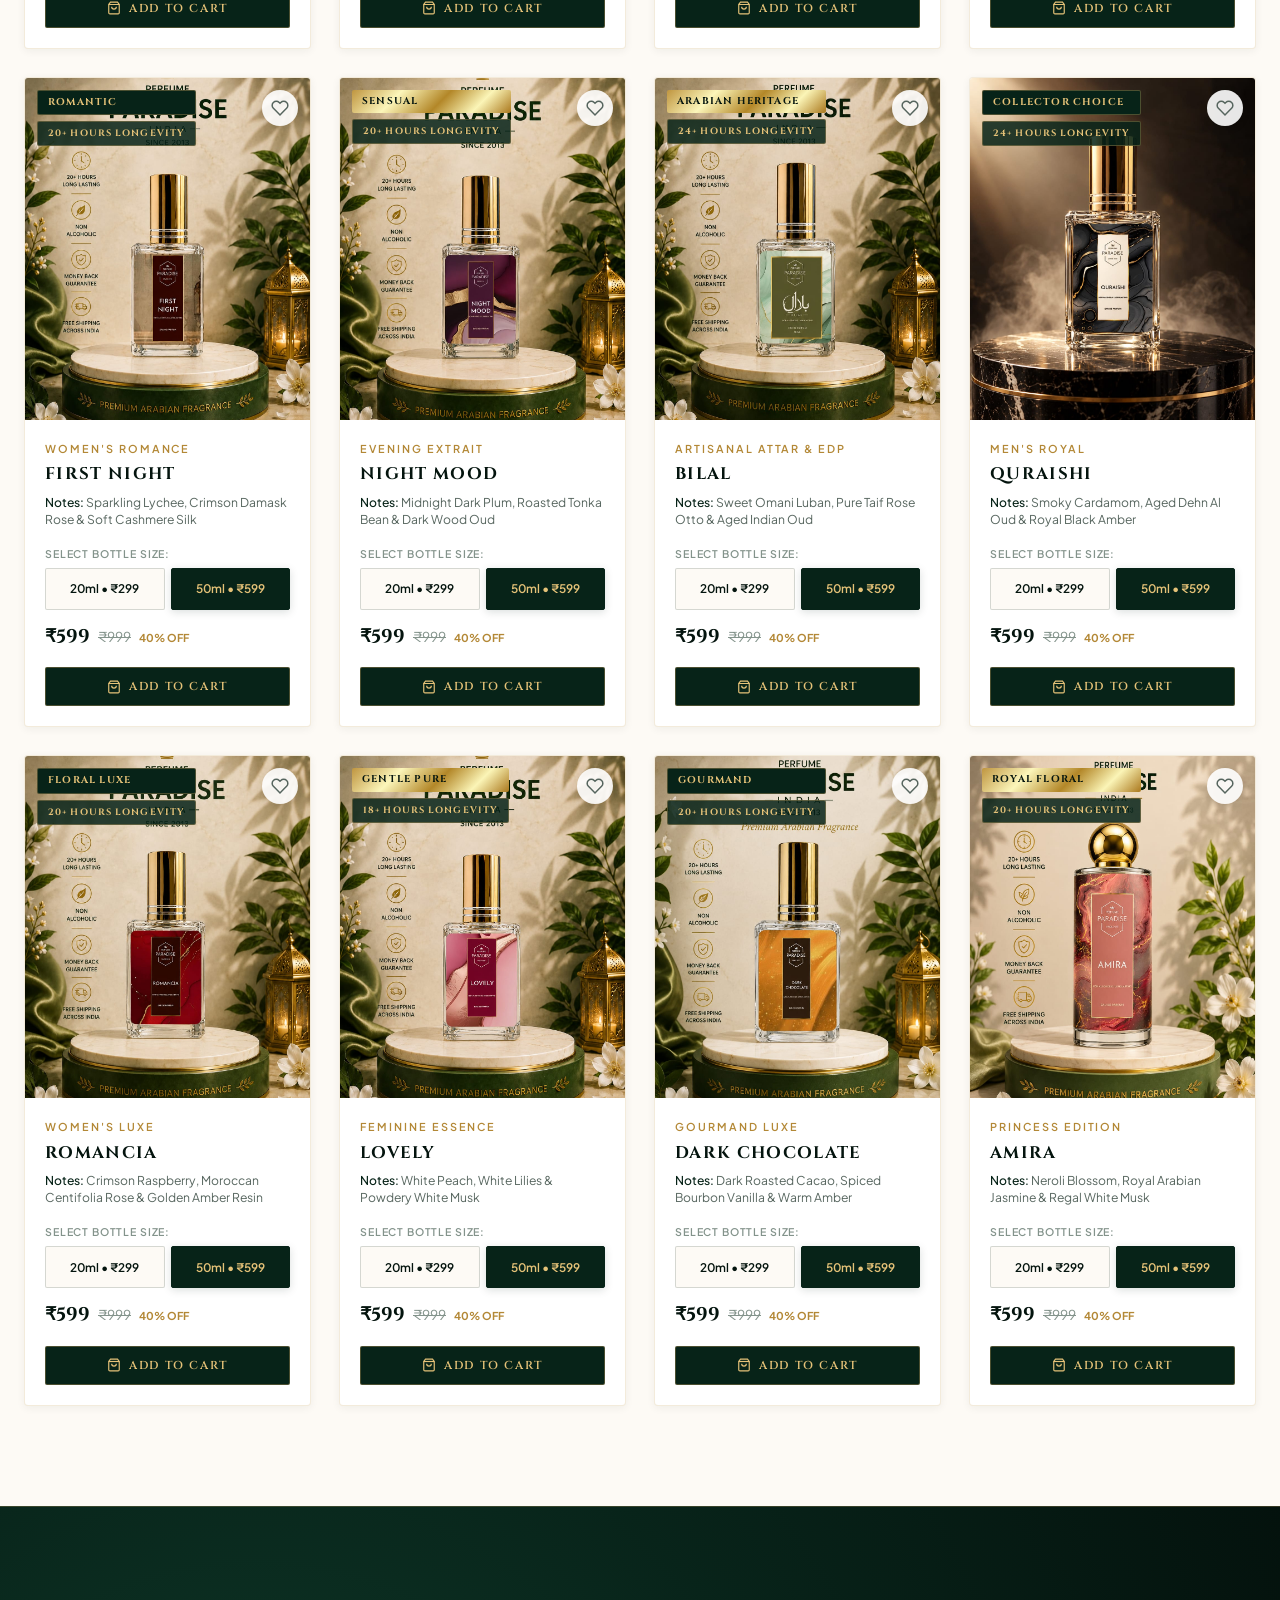
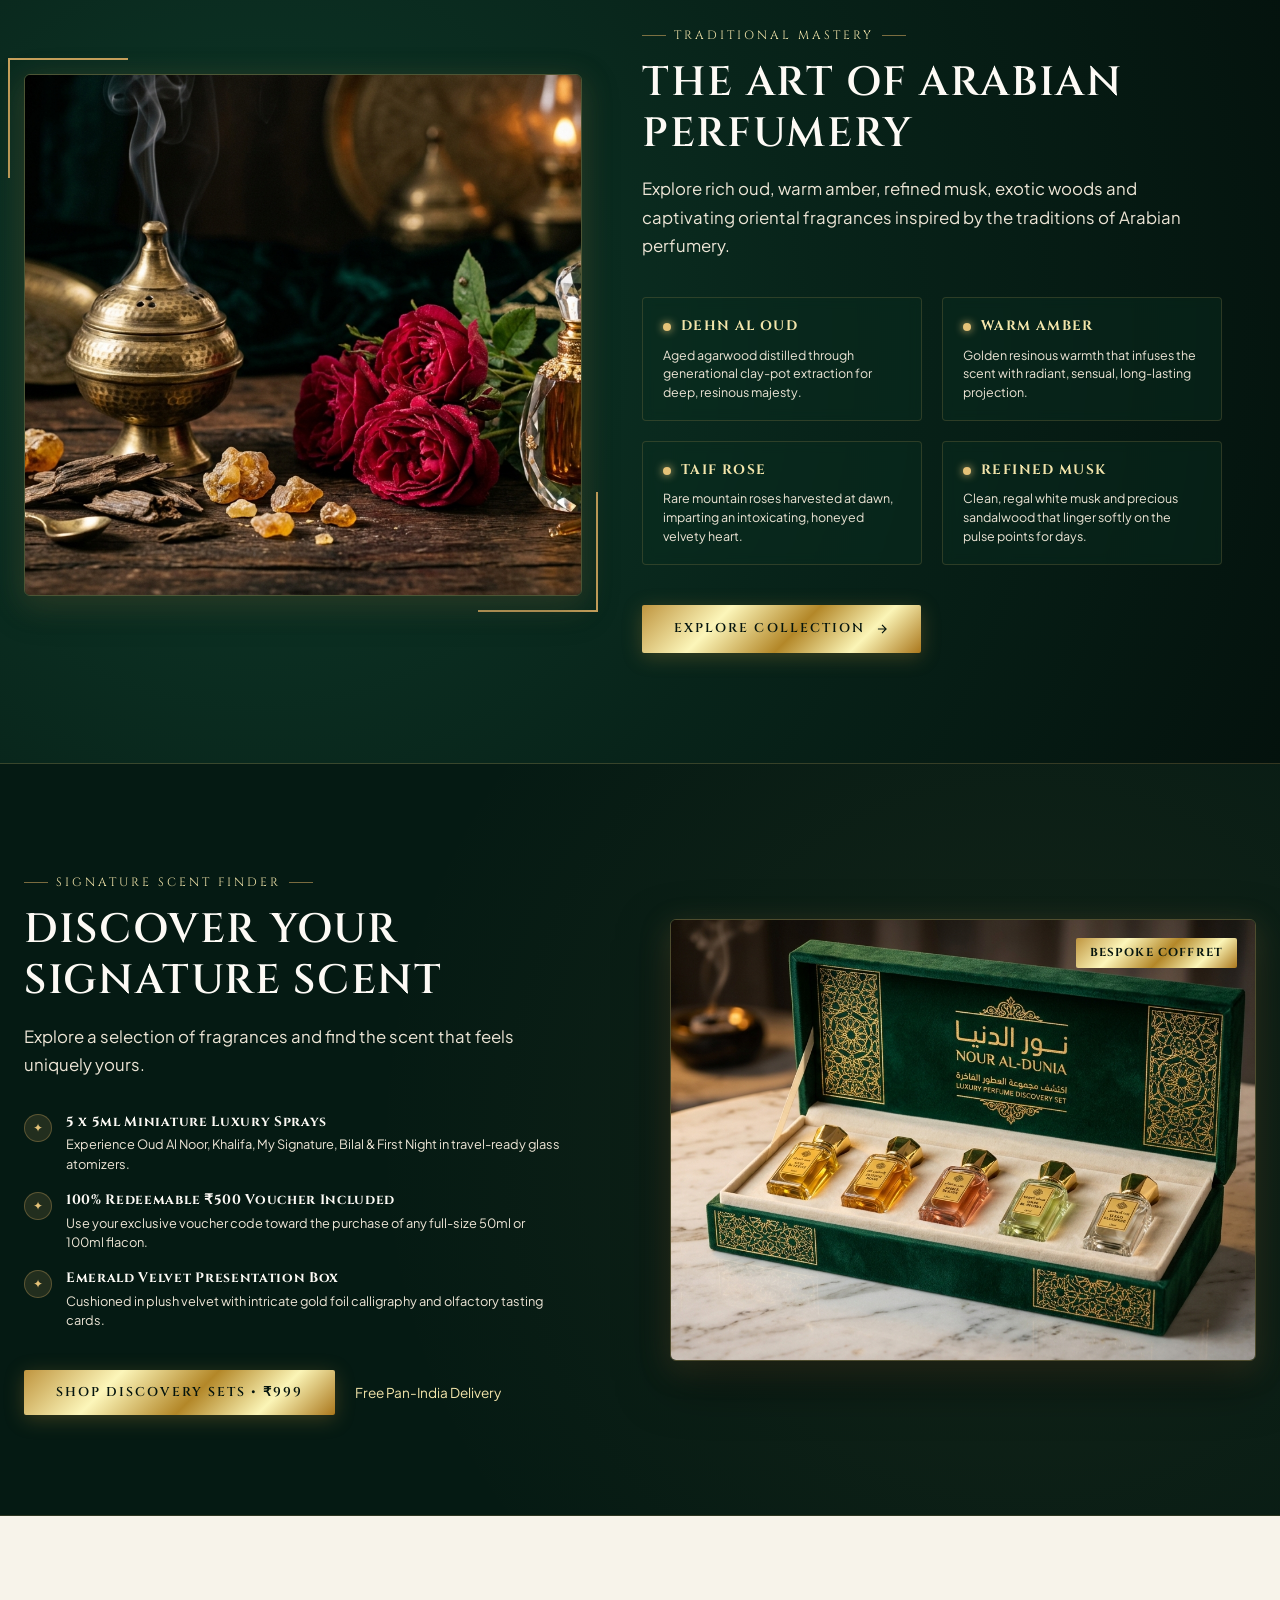
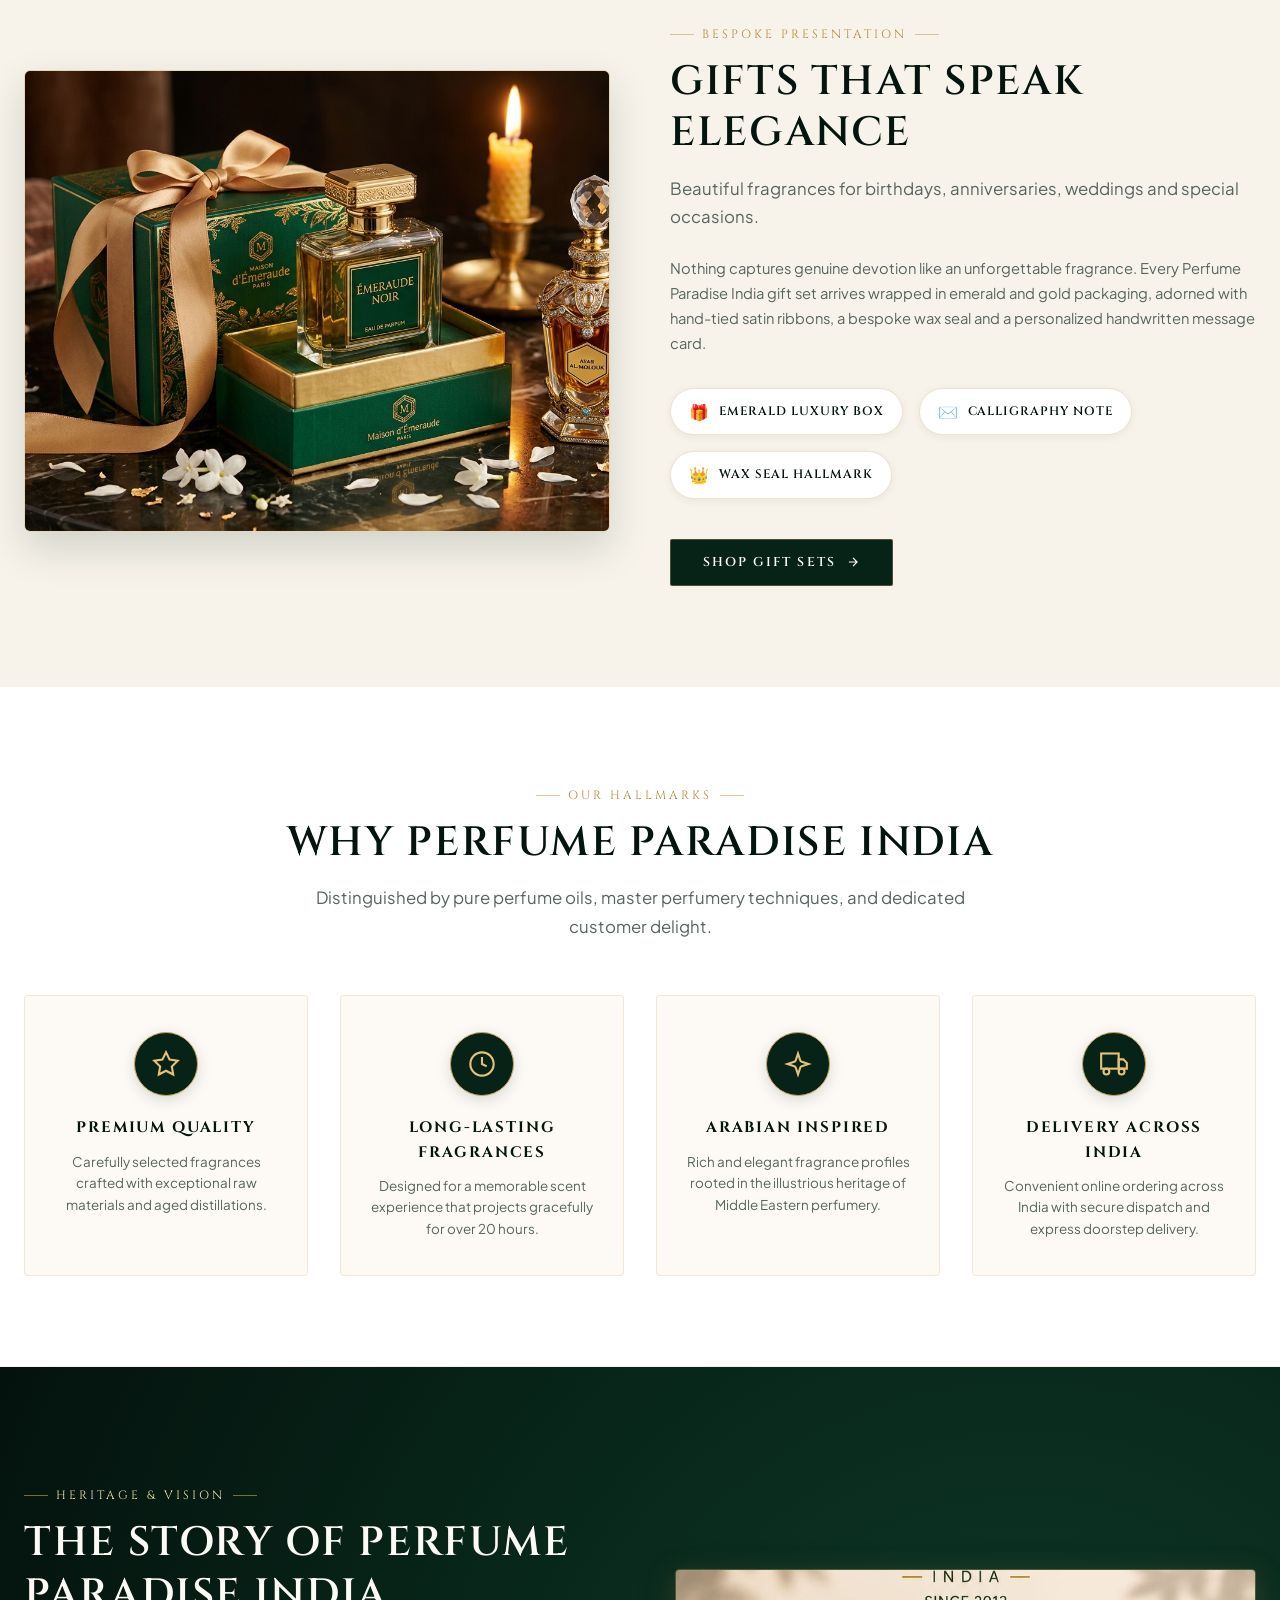
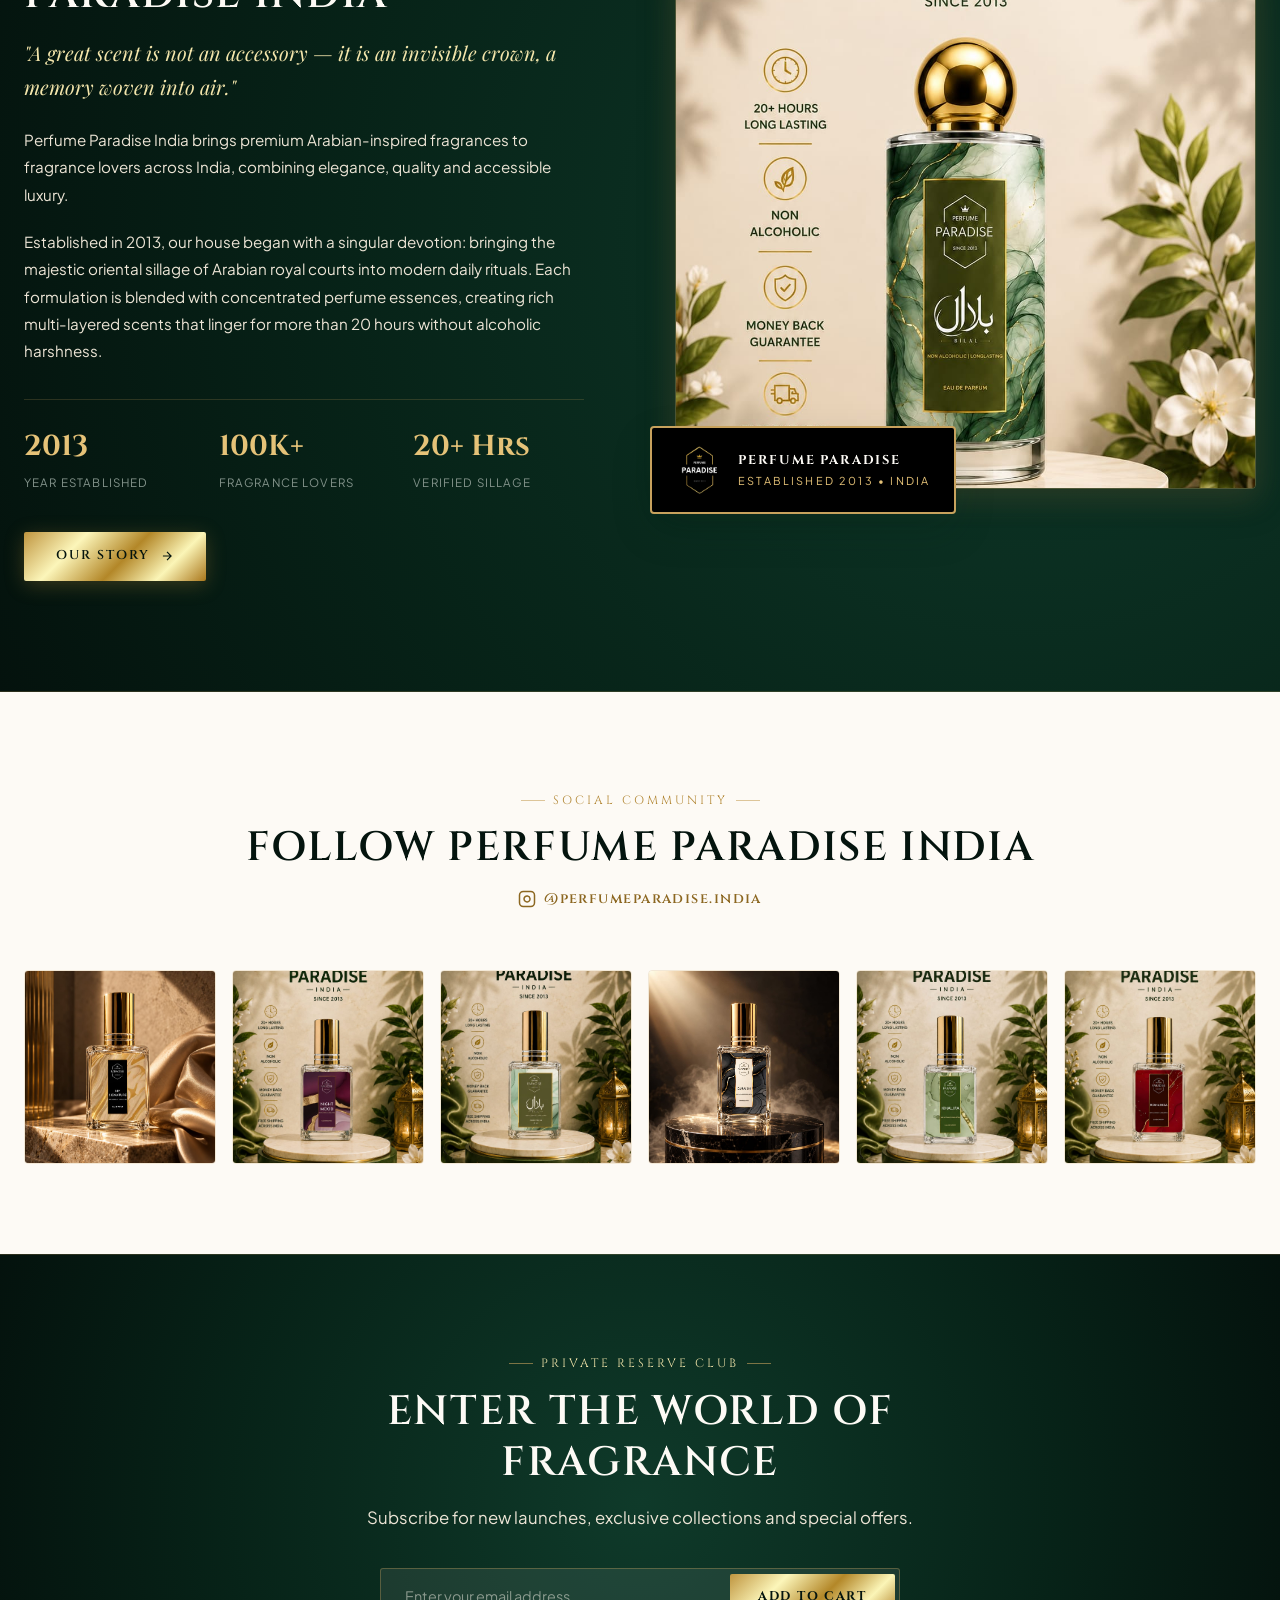
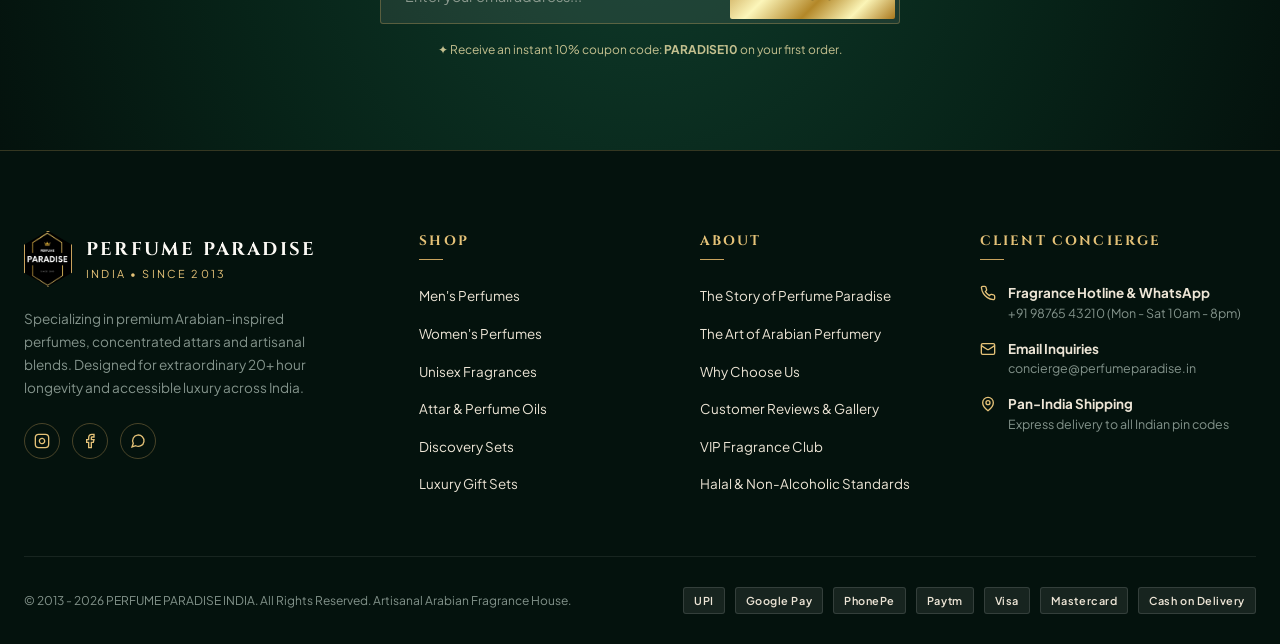
==== commit 7fbcc795: "Update title tag, meta description, and hero H1 heading" ====
--- a/index.html
+++ b/index.html
@@ -2,12 +2,244 @@
 <html lang="en">
 <head>
   <meta charset="UTF-8">
-  <meta name="viewport" content="width=device-width, initial-scale=1.0">
-  <title>PERFUME PARADISE INDIA | Premium Arabian Fragrances & Artisanal Attars</title>
-  <meta name="description" content="Discover premium Arabian-inspired fragrances crafted for unforgettable moments. Perfume Paradise India brings accessible luxury with extraordinary longevity.">
-  <link rel="stylesheet" href="css/style.css">
+  <meta http-equiv="X-UA-Compatible" content="IE=edge">
+  <meta name="viewport" content="width=device-width, initial-scale=1.0, maximum-scale=5.0">
+
+  <!-- Primary SEO Meta Tags -->
+  <title>Perfume Paradise India | Arabian Perfumes & Attars Online</title>
+  <meta name="title" content="Perfume Paradise India | Arabian Perfumes & Attars Online">
+  <meta name="description" content="Shop premium Arabian-inspired perfumes, non-alcoholic attars & gift sets. 20+ hour longevity, free delivery across India & COD available.">
+  <meta name="keywords" content="Perfume Paradise India, Arabian perfumes India, luxury attar online, oud perfumes India, long lasting perfumes, 20ml pocket perfume 299, 50ml perfume 599, Khalifa perfume, Oud Al Noor, My Signature perfume, artisanal attar oils, non-alcoholic perfume, Indian fragrance brand">
+  <meta name="author" content="Perfume Paradise India">
+  <meta name="publisher" content="Perfume Paradise India">
+  <meta name="robots" content="index, follow, max-image-preview:large, max-snippet:-1, max-video-preview:-1">
+  <meta name="application-name" content="Perfume Paradise India">
+  <meta name="theme-color" content="#04140E">
+  <meta name="apple-mobile-web-app-capable" content="yes">
+  <meta name="apple-mobile-web-app-status-bar-style" content="black-translucent">
+  <meta name="apple-mobile-web-app-title" content="Perfume Paradise">
+  <meta name="format-detection" content="telephone=no">
+
+  <!-- Geo & Regional Meta Tags -->
+  <meta name="geo.region" content="IN">
+  <meta name="geo.placename" content="India">
+  <meta name="language" content="English">
+
+  <!-- Canonical URL -->
+  <link rel="canonical" href="https://badrumgrl-oss.github.io/perfume-paradise-website/">
+
+  <!-- Favicon & Touch Icons -->
+  <link rel="icon" type="image/jpeg" href="assets/images/logo.jpg">
+  <link rel="apple-touch-icon" href="assets/images/logo.jpg">
+
+  <!-- Open Graph / Facebook / WhatsApp / LinkedIn -->
+  <meta property="og:type" content="website">
+  <meta property="og:site_name" content="Perfume Paradise India">
+  <meta property="og:url" content="https://badrumgrl-oss.github.io/perfume-paradise-website/">
+  <meta property="og:title" content="Perfume Paradise India | Arabian Perfumes & Attars Online">
+  <meta property="og:description" content="Shop premium Arabian-inspired perfumes, non-alcoholic attars & gift sets. 20+ hour longevity, free delivery across India & COD available.">
+  <meta property="og:image" content="https://badrumgrl-oss.github.io/perfume-paradise-website/assets/images/my-signature.jpg">
+  <meta property="og:image:secure_url" content="https://badrumgrl-oss.github.io/perfume-paradise-website/assets/images/my-signature.jpg">
+  <meta property="og:image:type" content="image/jpeg">
+  <meta property="og:image:width" content="1200">
+  <meta property="og:image:height" content="630">
+  <meta property="og:image:alt" content="Perfume Paradise India Signature Fragrance Flacon">
+  <meta property="og:locale" content="en_IN">
+
+  <!-- Twitter Card Tags -->
+  <meta name="twitter:card" content="summary_large_image">
+  <meta name="twitter:url" content="https://badrumgrl-oss.github.io/perfume-paradise-website/">
+  <meta name="twitter:title" content="Perfume Paradise India | Arabian Perfumes & Attars Online">
+  <meta name="twitter:description" content="Shop premium Arabian-inspired perfumes, non-alcoholic attars & gift sets. 20+ hour longevity, free delivery across India & COD available.">
+  <meta name="twitter:image" content="https://badrumgrl-oss.github.io/perfume-paradise-website/assets/images/my-signature.jpg">
+  <meta name="twitter:image:alt" content="Perfume Paradise India - Premium Arabian Perfumery">
+
+  <!-- Resource Hints & Preconnect -->
   <link rel="preconnect" href="https://fonts.googleapis.com">
   <link rel="preconnect" href="https://fonts.gstatic.com" crossorigin>
+  <link rel="stylesheet" href="css/style.css">
+
+  <!-- Schema.org Structured Data (JSON-LD) for Google Rich Results -->
+  <script type="application/ld+json">
+  {
+    "@context": "https://schema.org",
+    "@graph": [
+      {
+        "@type": "Store",
+        "@id": "https://badrumgrl-oss.github.io/perfume-paradise-website/#store",
+        "name": "Perfume Paradise India",
+        "alternateName": "Perfume Paradise",
+        "url": "https://badrumgrl-oss.github.io/perfume-paradise-website/",
+        "logo": "https://badrumgrl-oss.github.io/perfume-paradise-website/assets/images/logo.jpg",
+        "image": "https://badrumgrl-oss.github.io/perfume-paradise-website/assets/images/my-signature.jpg",
+        "description": "Premier Indian luxury perfumery brand crafting long-lasting Arabian-inspired Eau de Parfums and concentrated artisanal attars since 2013.",
+        "foundingDate": "2013",
+        "priceRange": "₹299 - ₹1499",
+        "currenciesAccepted": "INR",
+        "paymentAccepted": "Cash on Delivery, UPI, Credit Card, Debit Card, Net Banking",
+        "telephone": "+91-9876543210",
+        "email": "care@perfumeparadiseindia.com",
+        "address": {
+          "@type": "PostalAddress",
+          "addressCountry": "IN"
+        },
+        "areaServed": {
+          "@type": "Country",
+          "name": "India"
+        }
+      },
+      {
+        "@type": "WebSite",
+        "@id": "https://badrumgrl-oss.github.io/perfume-paradise-website/#website",
+        "url": "https://badrumgrl-oss.github.io/perfume-paradise-website/",
+        "name": "Perfume Paradise India",
+        "description": "Shop premium Arabian-inspired perfumes, non-alcoholic attars & gift sets. 20+ hour longevity, free delivery across India & COD available.",
+        "publisher": {
+          "@id": "https://badrumgrl-oss.github.io/perfume-paradise-website/#store"
+        },
+        "inLanguage": "en-IN"
+      },
+      {
+        "@type": "Product",
+        "@id": "https://badrumgrl-oss.github.io/perfume-paradise-website/#product-my-signature",
+        "name": "My Signature Eau de Parfum",
+        "image": "https://badrumgrl-oss.github.io/perfume-paradise-website/assets/images/my-signature.jpg",
+        "description": "Aristocratic Mysore sandalwood harmonized with warm cashmere, vanilla saffron, and white amber. 20+ hours longevity.",
+        "sku": "PP-MYSIGNATURE",
+        "brand": {
+          "@type": "Brand",
+          "name": "Perfume Paradise India"
+        },
+        "offers": {
+          "@type": "AggregateOffer",
+          "priceCurrency": "INR",
+          "lowPrice": "299",
+          "highPrice": "599",
+          "offerCount": "2",
+          "offers": [
+            {
+              "@type": "Offer",
+              "name": "20ml Luxury Pocket Spray",
+              "price": "299",
+              "priceCurrency": "INR",
+              "itemCondition": "https://schema.org/NewCondition",
+              "availability": "https://schema.org/InStock",
+              "url": "https://badrumgrl-oss.github.io/perfume-paradise-website/#bestsellers"
+            },
+            {
+              "@type": "Offer",
+              "name": "50ml Signature Flacon",
+              "price": "599",
+              "priceCurrency": "INR",
+              "itemCondition": "https://schema.org/NewCondition",
+              "availability": "https://schema.org/InStock",
+              "url": "https://badrumgrl-oss.github.io/perfume-paradise-website/#bestsellers"
+            }
+          ]
+        },
+        "aggregateRating": {
+          "@type": "AggregateRating",
+          "ratingValue": "4.9",
+          "reviewCount": "128",
+          "bestRating": "5",
+          "worstRating": "1"
+        }
+      },
+      {
+        "@type": "Product",
+        "@id": "https://badrumgrl-oss.github.io/perfume-paradise-website/#product-oud-al-noor",
+        "name": "Oud Al Noor Eau de Parfum",
+        "image": "https://badrumgrl-oss.github.io/perfume-paradise-website/assets/images/oud-al-noor.jpg",
+        "description": "Majestic Cambodian Agarwood, rich ambergris, and sweet Taif rose. 24+ hours longevity.",
+        "sku": "PP-OUDALNOOR",
+        "brand": {
+          "@type": "Brand",
+          "name": "Perfume Paradise India"
+        },
+        "offers": {
+          "@type": "AggregateOffer",
+          "priceCurrency": "INR",
+          "lowPrice": "299",
+          "highPrice": "599",
+          "offerCount": "2",
+          "offers": [
+            {
+              "@type": "Offer",
+              "name": "20ml Luxury Pocket Spray",
+              "price": "299",
+              "priceCurrency": "INR",
+              "itemCondition": "https://schema.org/NewCondition",
+              "availability": "https://schema.org/InStock",
+              "url": "https://badrumgrl-oss.github.io/perfume-paradise-website/#bestsellers"
+            },
+            {
+              "@type": "Offer",
+              "name": "50ml Signature Flacon",
+              "price": "599",
+              "priceCurrency": "INR",
+              "itemCondition": "https://schema.org/NewCondition",
+              "availability": "https://schema.org/InStock",
+              "url": "https://badrumgrl-oss.github.io/perfume-paradise-website/#bestsellers"
+            }
+          ]
+        },
+        "aggregateRating": {
+          "@type": "AggregateRating",
+          "ratingValue": "4.95",
+          "reviewCount": "164",
+          "bestRating": "5",
+          "worstRating": "1"
+        }
+      },
+      {
+        "@type": "Product",
+        "@id": "https://badrumgrl-oss.github.io/perfume-paradise-website/#product-khalifa",
+        "name": "Khalifa Royal Extrait",
+        "image": "https://badrumgrl-oss.github.io/perfume-paradise-website/assets/images/khalifa.jpg",
+        "description": "Smoked Moroccan cedarwood, velvet Bulgarian rose, and liquid golden amber. 20+ hours longevity.",
+        "sku": "PP-KHALIFA",
+        "brand": {
+          "@type": "Brand",
+          "name": "Perfume Paradise India"
+        },
+        "offers": {
+          "@type": "AggregateOffer",
+          "priceCurrency": "INR",
+          "lowPrice": "299",
+          "highPrice": "599",
+          "offerCount": "2",
+          "offers": [
+            {
+              "@type": "Offer",
+              "name": "20ml Luxury Pocket Spray",
+              "price": "299",
+              "priceCurrency": "INR",
+              "itemCondition": "https://schema.org/NewCondition",
+              "availability": "https://schema.org/InStock",
+              "url": "https://badrumgrl-oss.github.io/perfume-paradise-website/#bestsellers"
+            },
+            {
+              "@type": "Offer",
+              "name": "50ml Signature Flacon",
+              "price": "599",
+              "priceCurrency": "INR",
+              "itemCondition": "https://schema.org/NewCondition",
+              "availability": "https://schema.org/InStock",
+              "url": "https://badrumgrl-oss.github.io/perfume-paradise-website/#bestsellers"
+            }
+          ]
+        },
+        "aggregateRating": {
+          "@type": "AggregateRating",
+          "ratingValue": "4.88",
+          "reviewCount": "98",
+          "bestRating": "5",
+          "worstRating": "1"
+        }
+      }
+    ]
+  }
+  </script>
 </head>
 <body>
 
@@ -126,8 +358,8 @@
         </div>
 
         <h1 class="hero-title">
-          FRAGRANCE THAT LEAVES A <br>
-          <span class="highlight-gold">LASTING IMPRESSION</span>
+          PREMIUM ARABIAN PERFUMES & <br>
+          <span class="highlight-gold">ATTARS IN INDIA</span>
         </h1>
 
         <p class="hero-description">
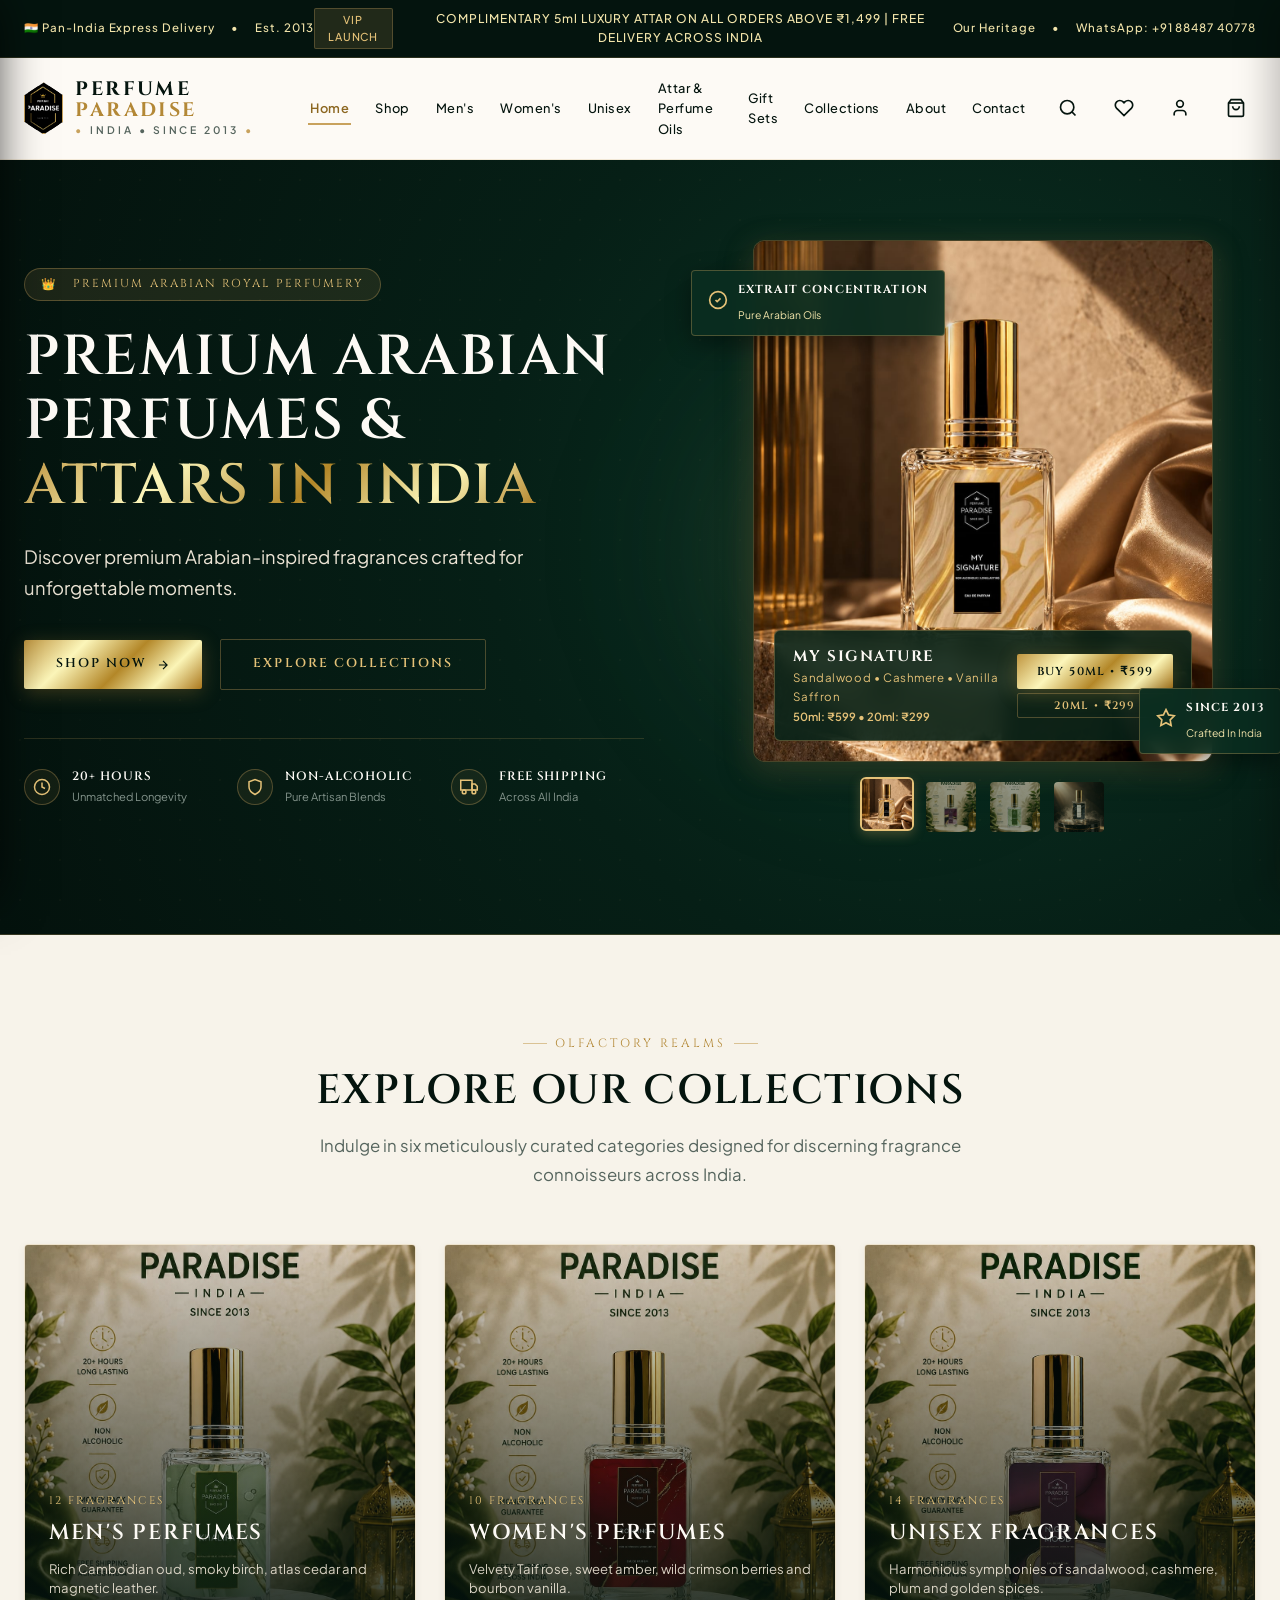
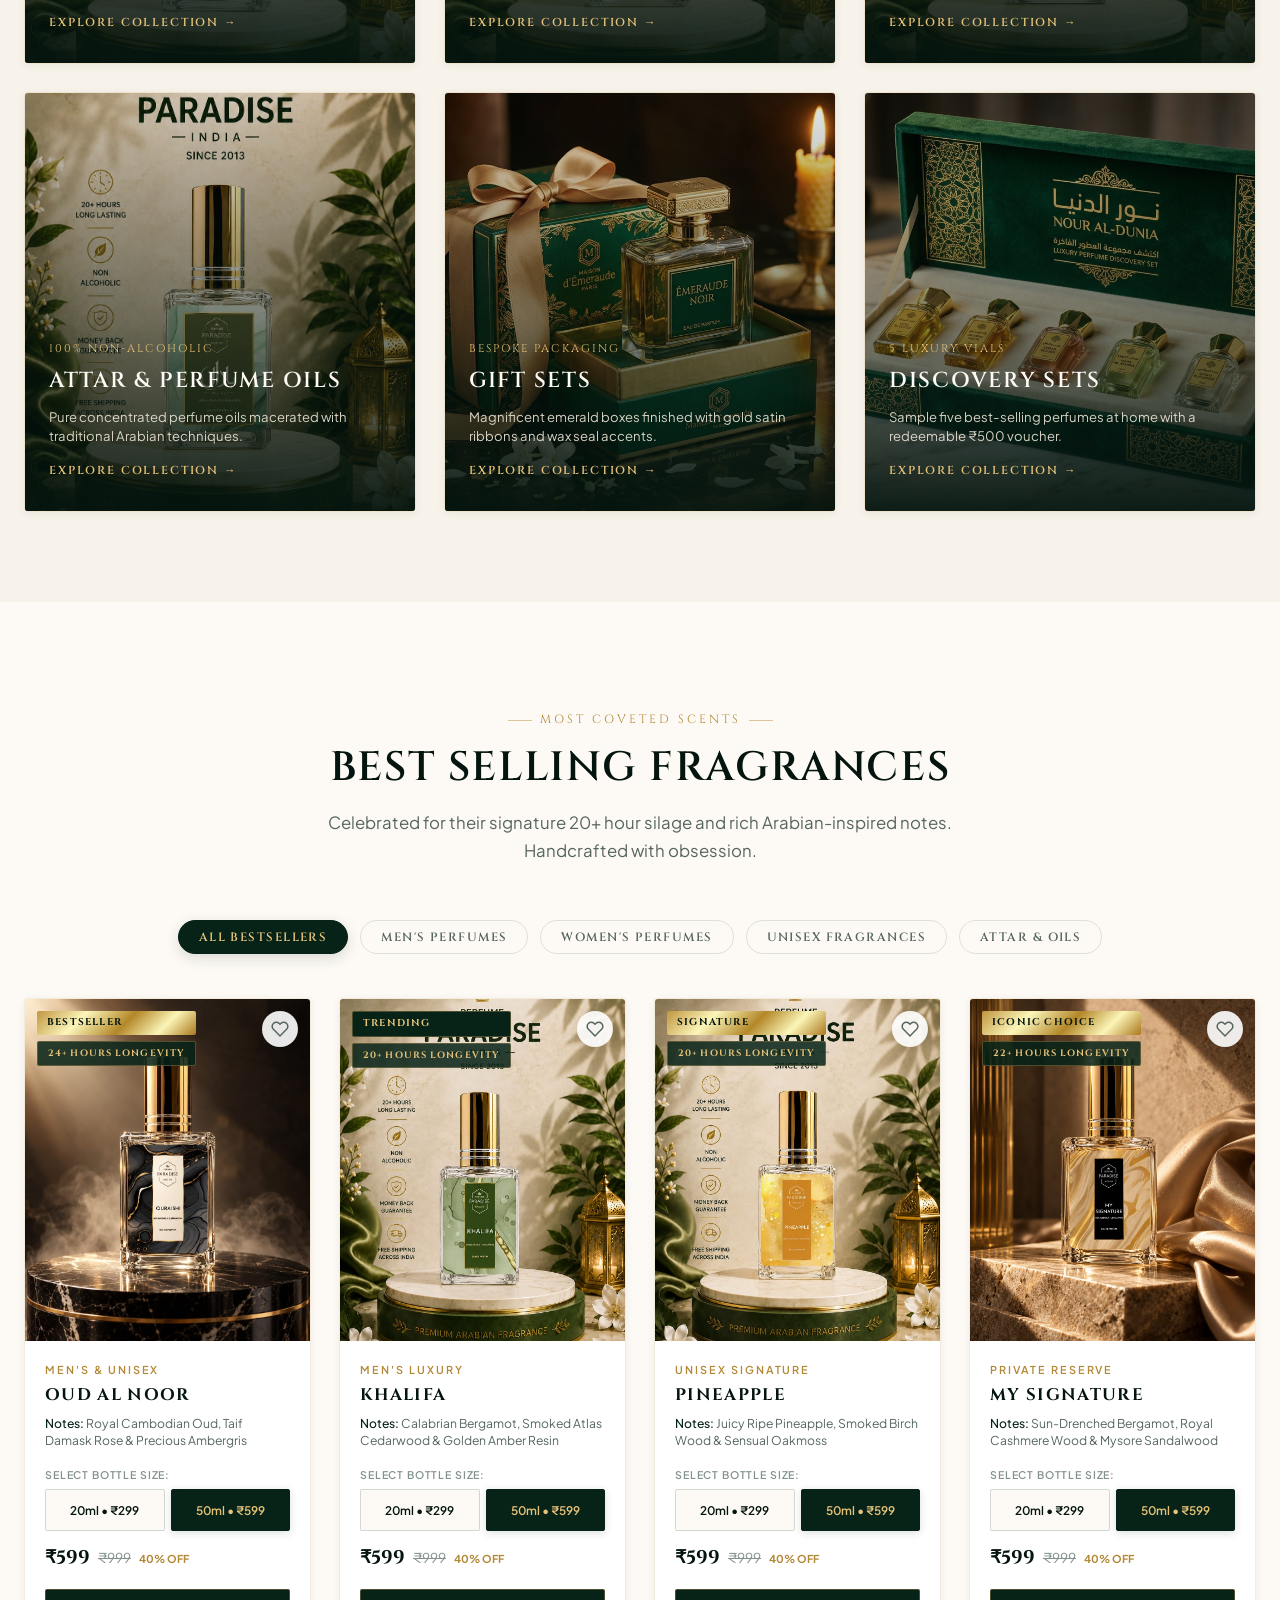
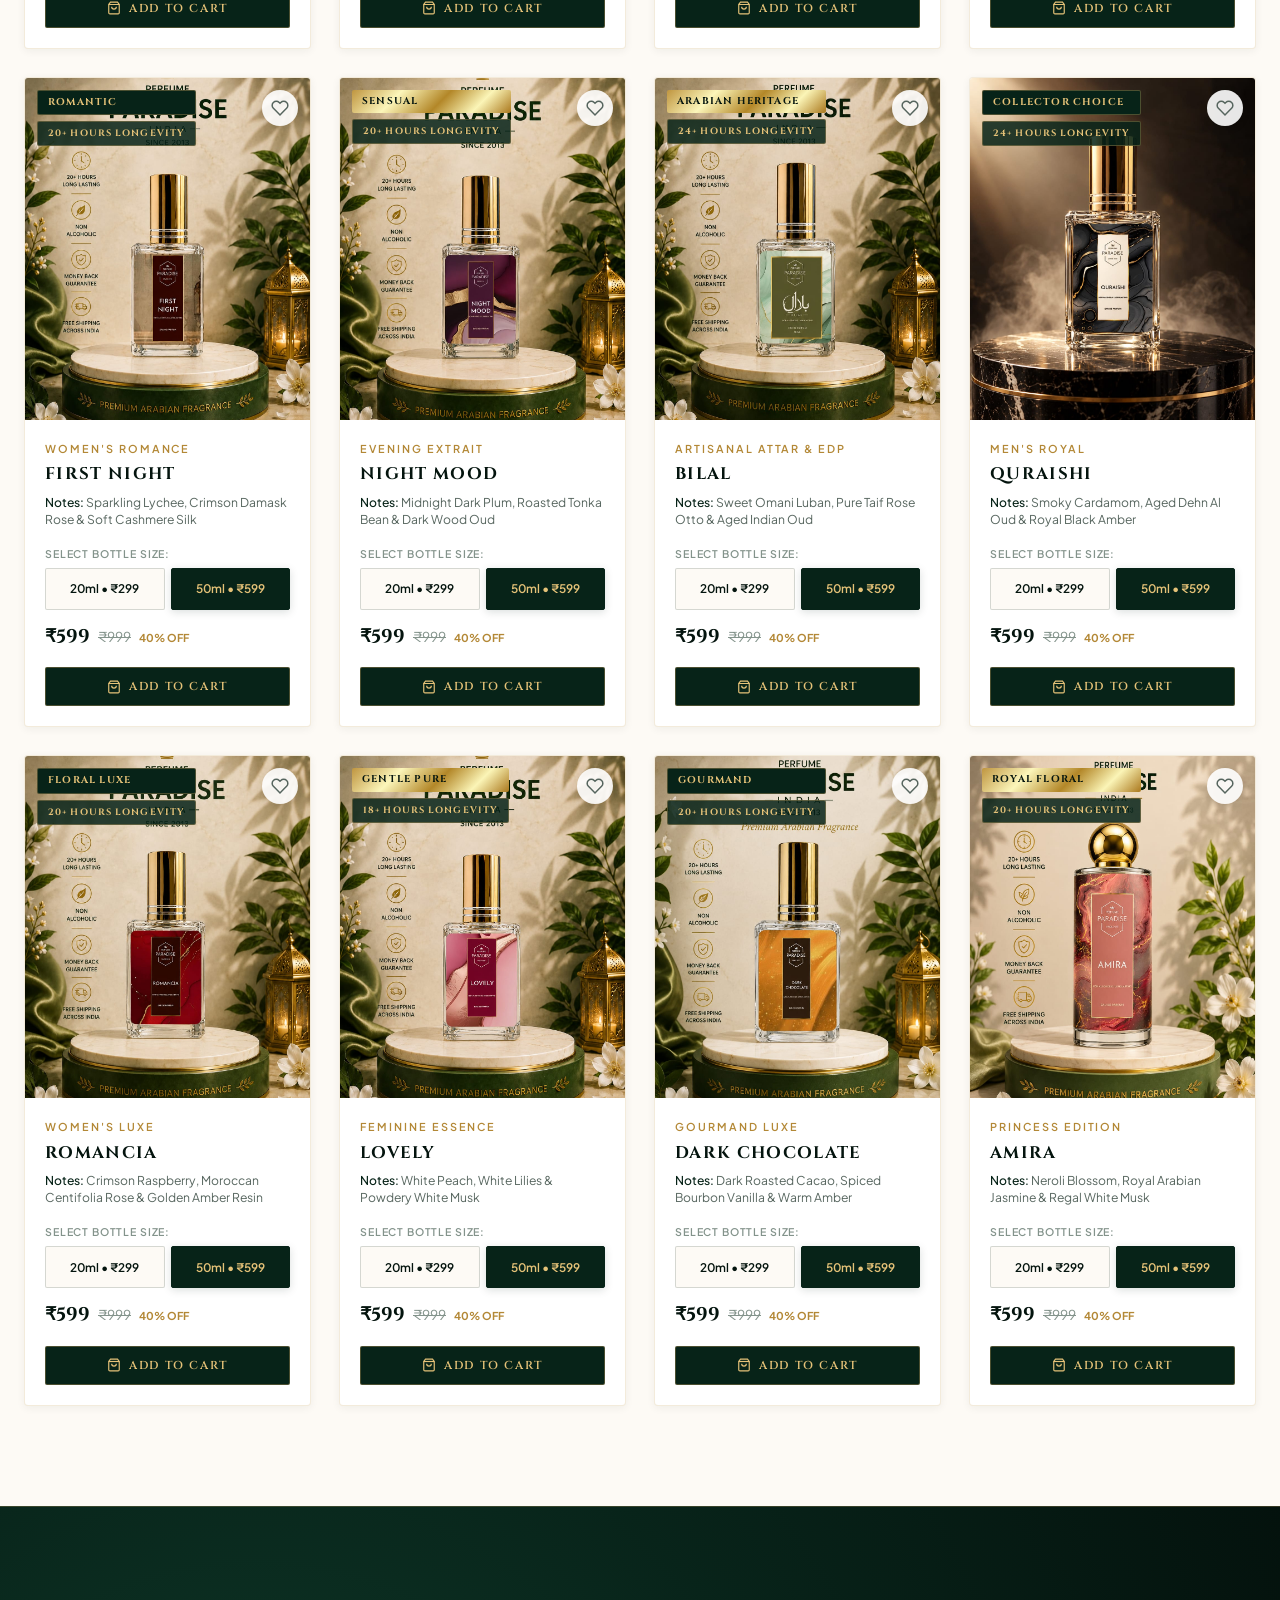
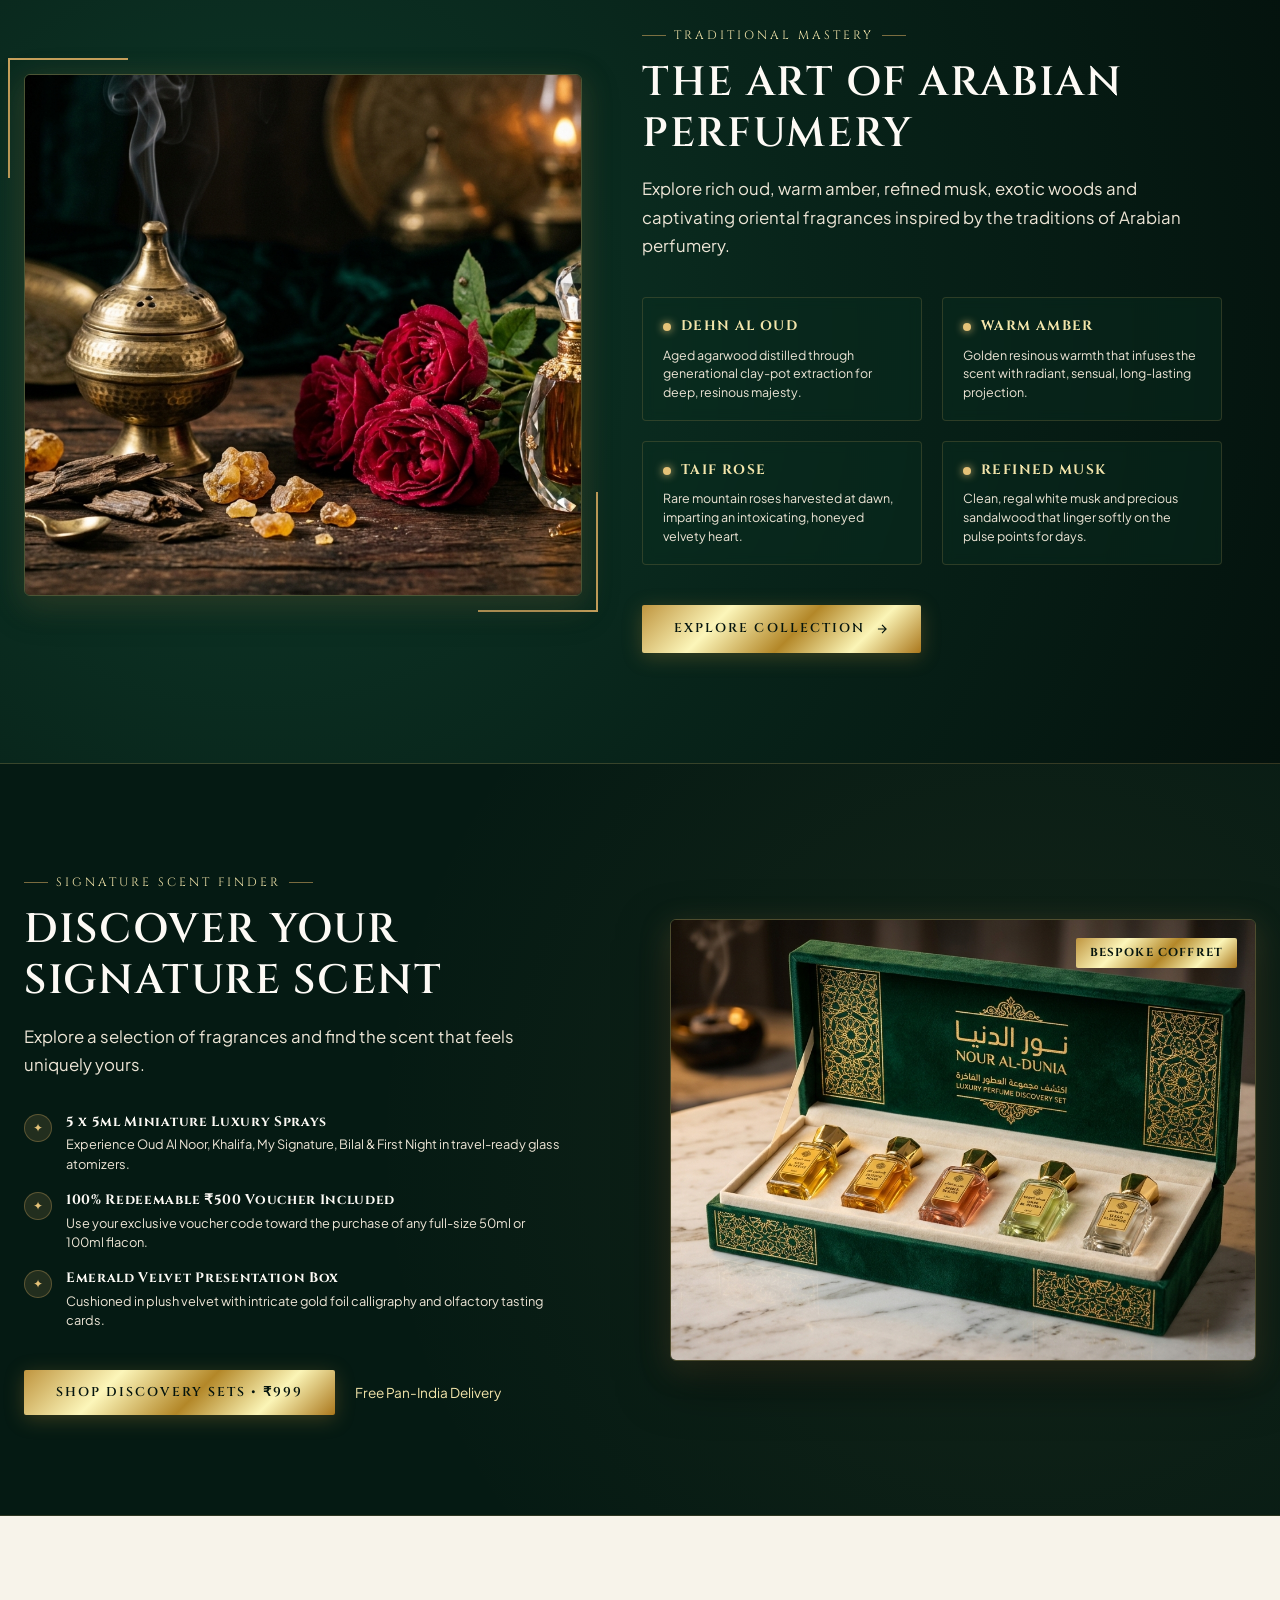
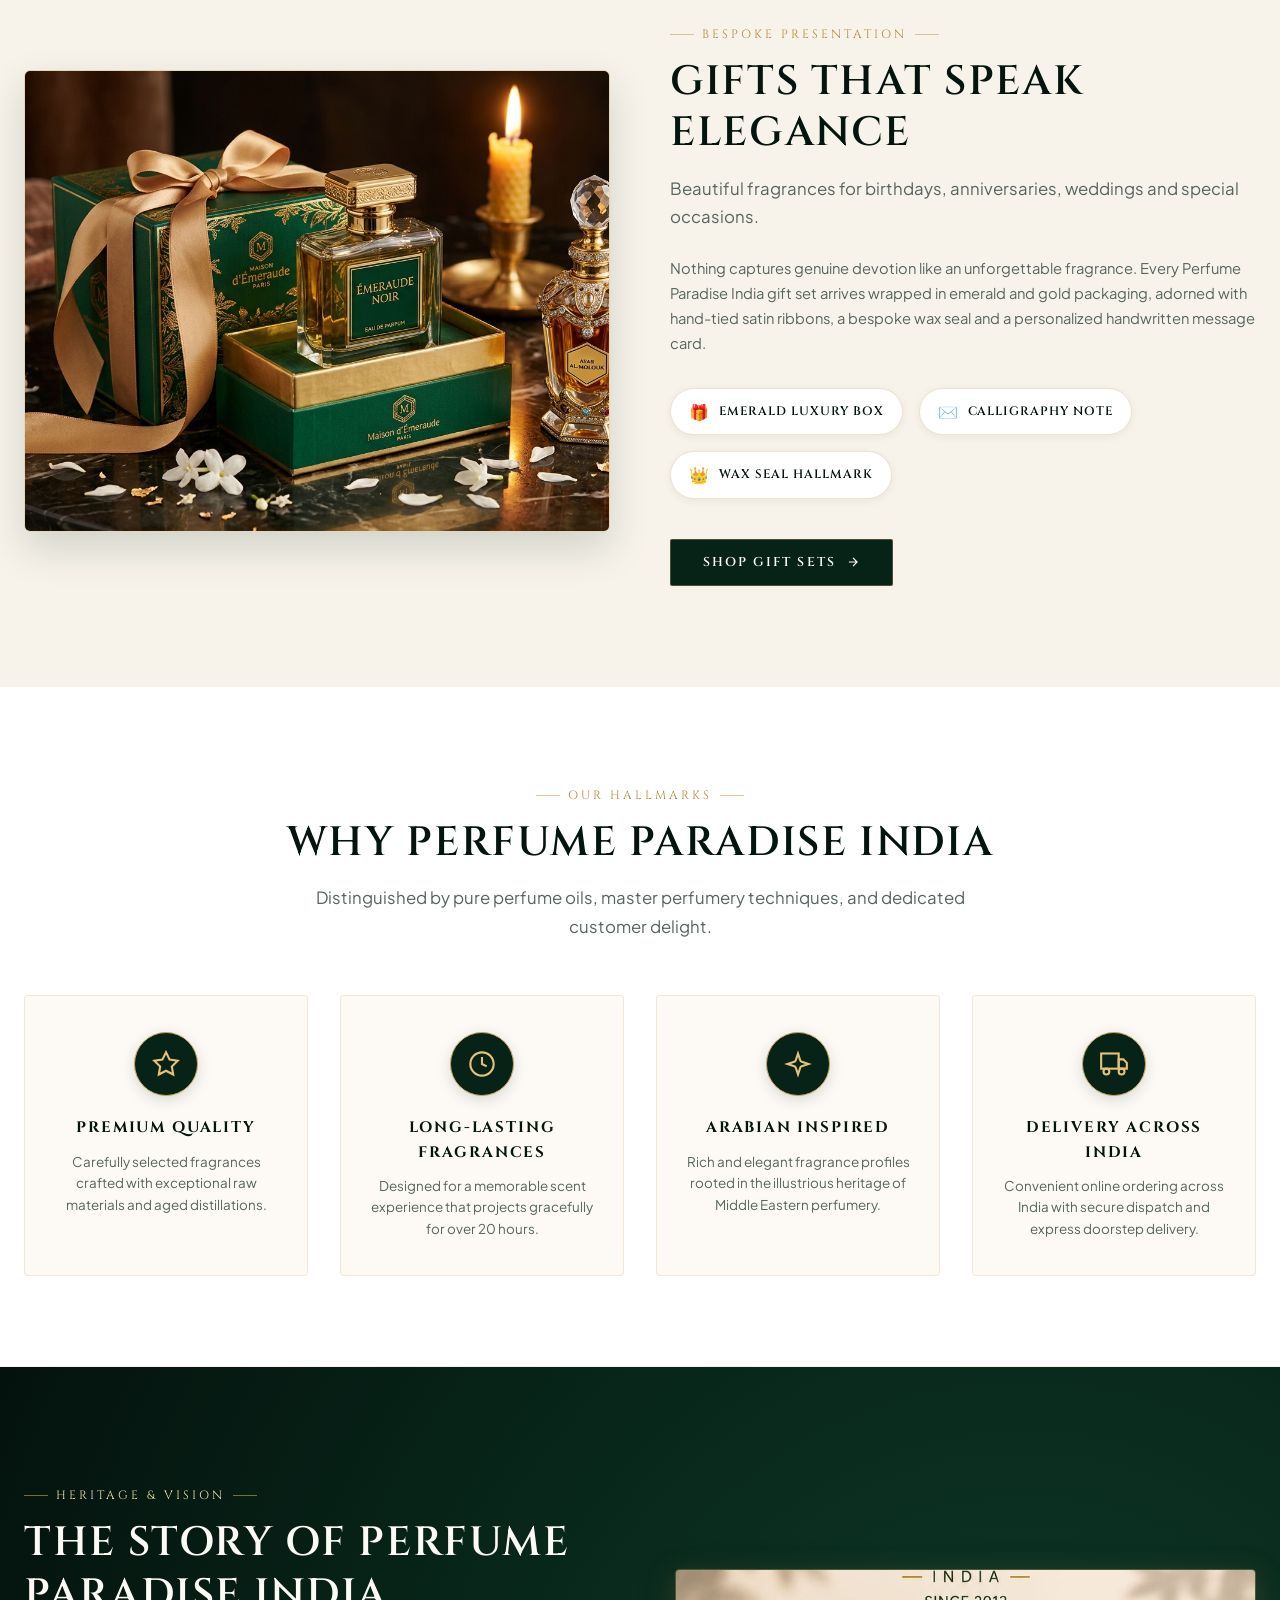
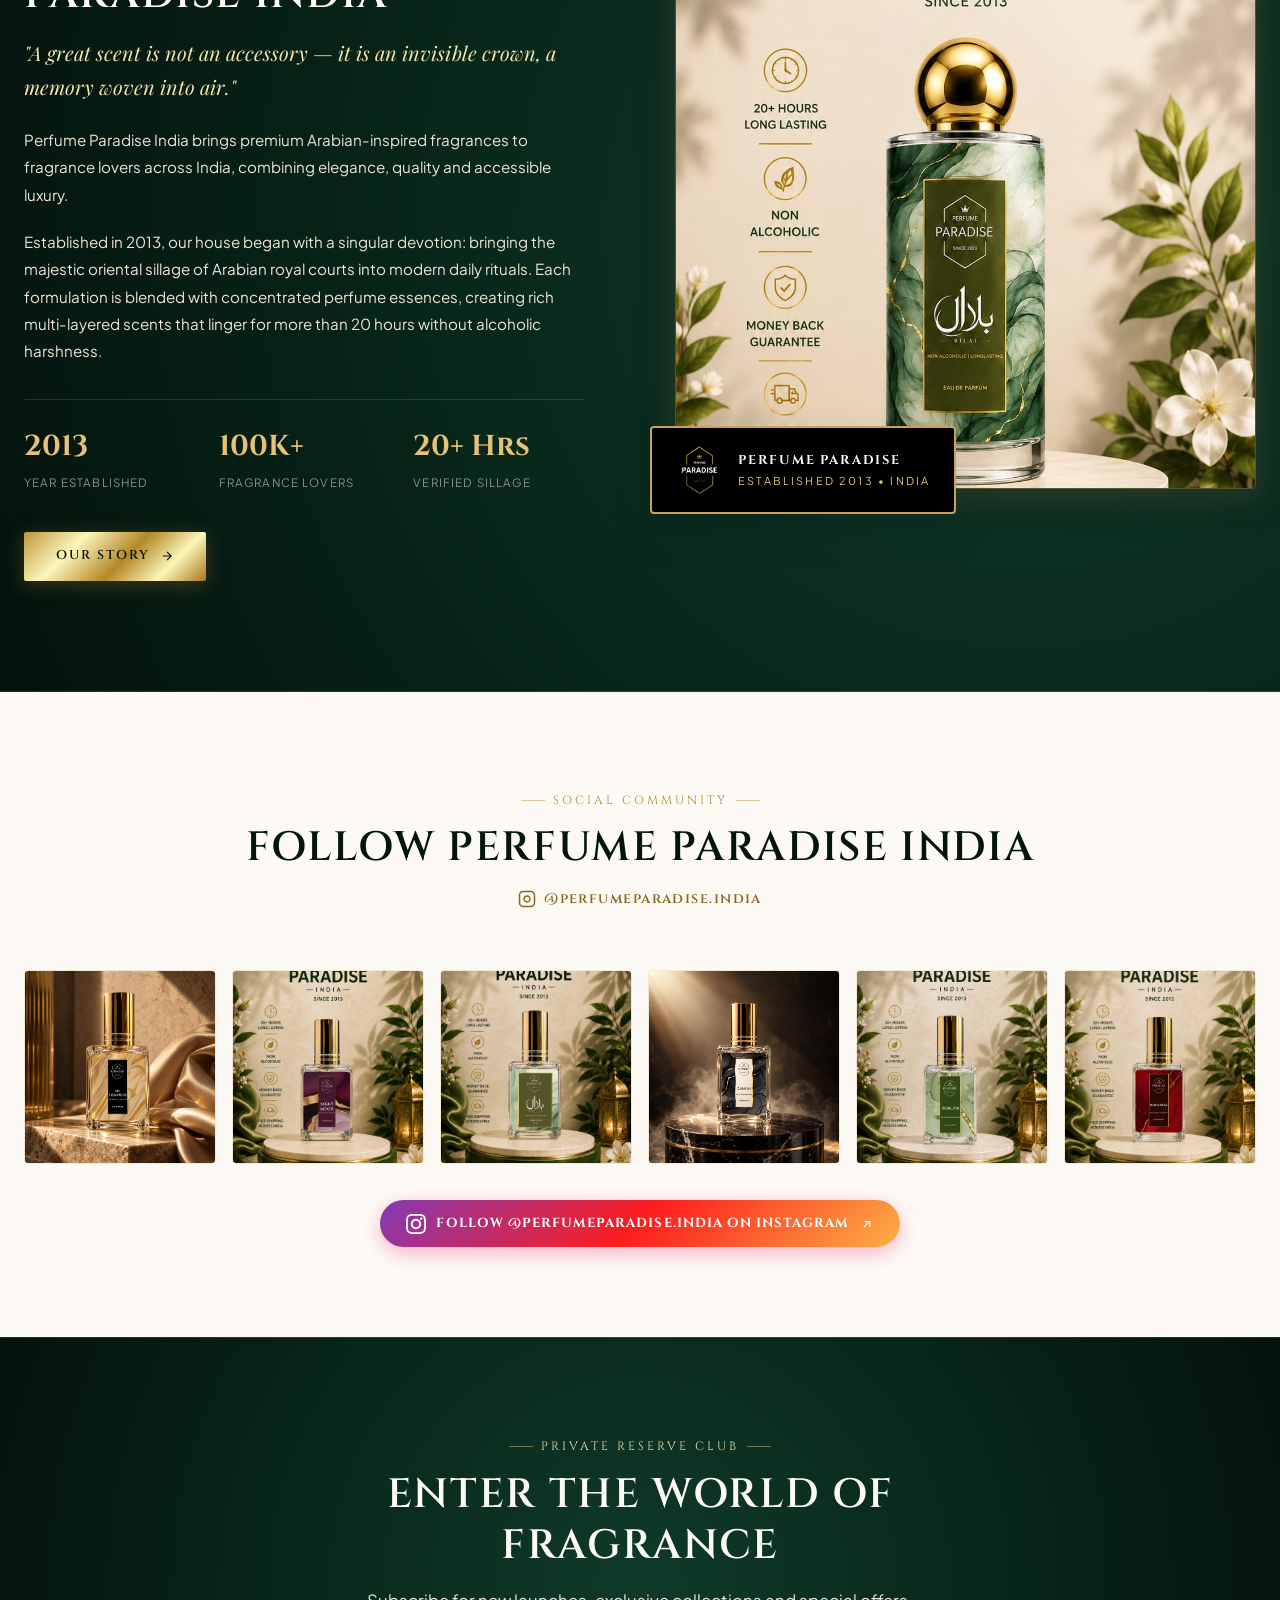
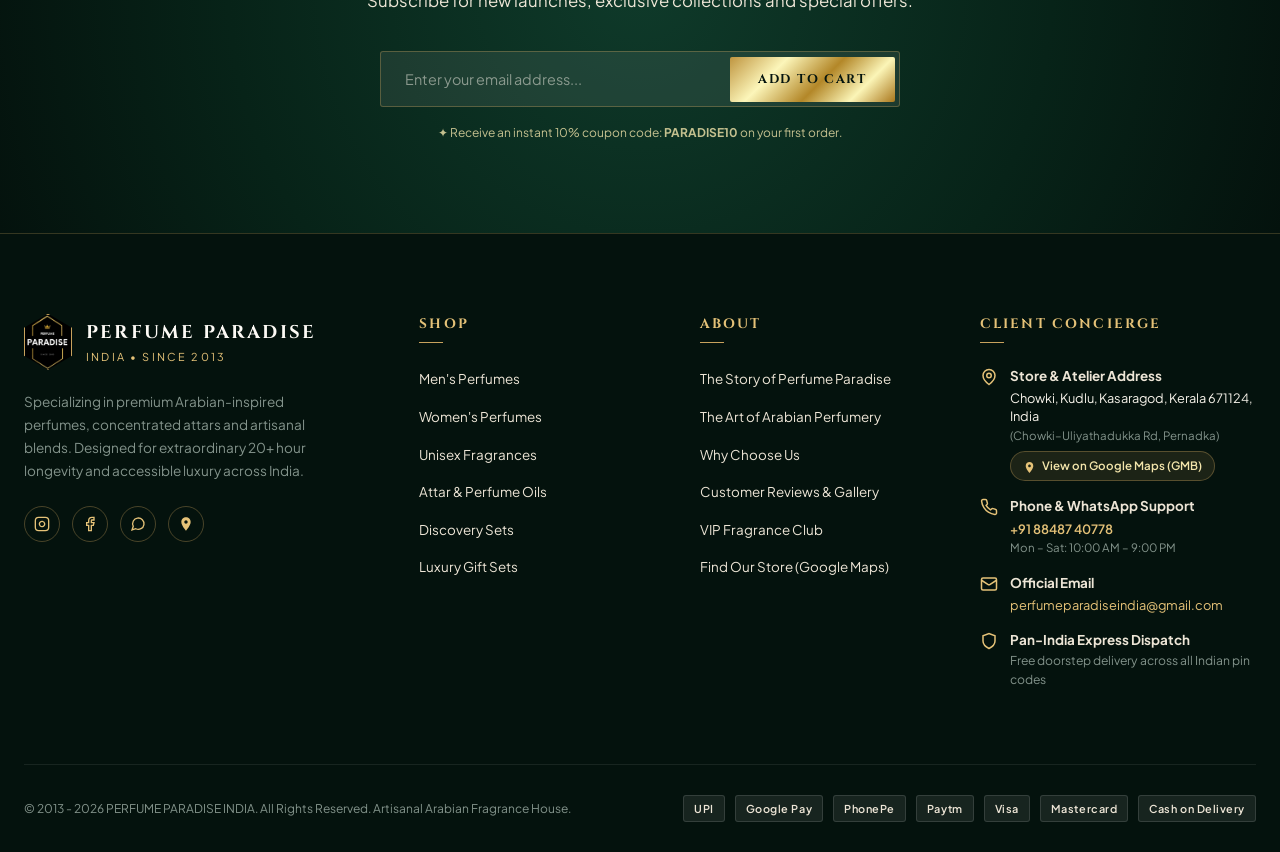
==== commit 9249acec: "Add store address, phone +91 88487 40778, email, Google Maps GMB link, and Instagram button" ====
--- a/index.html
+++ b/index.html
@@ -77,12 +77,22 @@
         "priceRange": "₹299 - ₹1499",
         "currenciesAccepted": "INR",
         "paymentAccepted": "Cash on Delivery, UPI, Credit Card, Debit Card, Net Banking",
-        "telephone": "+91-9876543210",
-        "email": "care@perfumeparadiseindia.com",
+        "telephone": "+91-88487-40778",
+        "email": "perfumeparadiseindia@gmail.com",
         "address": {
           "@type": "PostalAddress",
+          "streetAddress": "Chowki, Kudlu (Chowki–Uliyathadukka Rd, Pernadka)",
+          "addressLocality": "Kasaragod",
+          "addressRegion": "Kerala",
+          "postalCode": "671124",
           "addressCountry": "IN"
         },
+        "hasMap": "https://maps.google.com/?q=Perfume+Paradise+Chowki+Kudlu+Kasaragod+Kerala+671124",
+        "sameAs": [
+          "https://instagram.com/perfumeparadise.india",
+          "https://www.facebook.com/979894081876205/",
+          "https://maps.google.com/?q=Perfume+Paradise+Chowki+Kudlu+Kasaragod+Kerala+671124"
+        ],
         "areaServed": {
           "@type": "Country",
           "name": "India"
@@ -262,7 +272,7 @@
       <div class="announcement-actions">
         <a href="#about">Our Heritage</a>
         <span>•</span>
-        <a href="https://wa.me/" target="_blank" rel="noopener">WhatsApp Concierge</a>
+        <a href="https://wa.me/918848740778?text=Hello%20Perfume%20Paradise%20India,%20I%20would%20like%20to%20inquire%20about%20your%20fragrances" target="_blank" rel="noopener">WhatsApp: +91 88487 40778</a>
       </div>
     </div>
   </div>
@@ -974,6 +984,17 @@
 
       </div>
 
+      <!-- Instagram Linking Action Button -->
+      <div class="instagram-cta-wrap">
+        <a href="https://instagram.com/perfumeparadise.india" target="_blank" rel="noopener" class="btn btn-instagram-follow">
+          <svg width="20" height="20" viewBox="0 0 24 24" fill="currentColor">
+            <path d="M12 2.163c3.204 0 3.584.012 4.85.07 3.252.148 4.771 1.691 4.919 4.919.058 1.265.069 1.645.069 4.849 0 3.205-.012 3.584-.069 4.849-.149 3.225-1.664 4.771-4.919 4.919-1.266.058-1.644.07-4.85.07-3.204 0-3.584-.012-4.849-.07-3.26-.149-4.771-1.699-4.919-4.92-.058-1.265-.07-1.644-.07-4.849 0-3.204.013-3.583.07-4.849.149-3.227 1.664-4.771 4.919-4.919 1.266-.057 1.645-.069 4.849-.069zm0-2.163c-3.259 0-3.667.014-4.947.072-4.358.2-6.78 2.618-6.98 6.98-.059 1.281-.073 1.689-.073 4.948 0 3.259.014 3.668.072 4.948.2 4.358 2.618 6.78 6.98 6.98 1.281.058 1.689.072 4.948.072 3.259 0 3.668-.014 4.948-.072 4.354-.2 6.782-2.618 6.979-6.98.059-1.28.073-1.689.073-4.948 0-3.259-.014-3.667-.072-4.947-.196-4.354-2.617-6.78-6.979-6.98-1.281-.059-1.69-.073-4.949-.073zm0 5.838c-3.403 0-6.162 2.759-6.162 6.162s2.759 6.163 6.162 6.163 6.162-2.759 6.162-6.163c0-3.403-2.759-6.162-6.162-6.162zm0 10.162c-2.209 0-4-1.79-4-4 0-2.209 1.791-4 4-4s4 1.791 4 4c0 2.21-1.791 4-4 4zm6.406-11.845c-.796 0-1.441.645-1.441 1.44s.645 1.44 1.441 1.44c.795 0 1.439-.645 1.439-1.44s-.644-1.44-1.439-1.44z"/>
+          </svg>
+          <span>Follow @perfumeparadise.india on Instagram</span>
+          <svg width="14" height="14" viewBox="0 0 24 24" fill="none" stroke="currentColor" stroke-width="2"><path d="M7 17l9.2-9.2M17 17V8H8"/></svg>
+        </a>
+      </div>
+
     </div>
   </section>
 
@@ -1023,14 +1044,17 @@
           </p>
 
           <div class="footer-social-links">
-            <a href="https://instagram.com/perfumeparadise.india" target="_blank" rel="noopener" class="footer-social-btn" title="Instagram">
+            <a href="https://instagram.com/perfumeparadise.india" target="_blank" rel="noopener" class="footer-social-btn" title="Instagram (@perfumeparadise.india)">
               <svg width="16" height="16" viewBox="0 0 24 24" fill="none" stroke="currentColor" stroke-width="2"><rect width="20" height="20" x="2" y="2" rx="5" ry="5"></rect><path d="M16 11.37A4 4 0 1 1 12.63 8 4 4 0 0 1 16 11.37z"></path><line x1="17.5" x2="17.51" y1="6.5" y2="6.5"></line></svg>
             </a>
-            <a href="#" class="footer-social-btn" title="Facebook">
+            <a href="https://www.facebook.com/979894081876205/" target="_blank" rel="noopener" class="footer-social-btn" title="Facebook">
               <svg width="16" height="16" viewBox="0 0 24 24" fill="none" stroke="currentColor" stroke-width="2"><path d="M18 2h-3a5 5 0 0 0-5 5v3H7v4h3v8h4v-8h3l1-4h-4V7a1 1 0 0 1 1-1h3z"></path></svg>
             </a>
-            <a href="https://wa.me/" class="footer-social-btn" title="WhatsApp">
+            <a href="https://wa.me/918848740778?text=Hello%20Perfume%20Paradise%20India,%20I%20would%20like%20to%20inquire%20about%20your%20fragrances" target="_blank" rel="noopener" class="footer-social-btn" title="WhatsApp (+91 88487 40778)">
               <svg width="16" height="16" viewBox="0 0 24 24" fill="none" stroke="currentColor" stroke-width="2"><path d="m3 21 1.9-5.7a8.5 8.5 0 1 1 3.8 3.8z"/></svg>
+            </a>
+            <a href="https://maps.google.com/?q=Perfume+Paradise+Chowki+Kudlu+Kasaragod+Kerala+671124" target="_blank" rel="noopener" class="footer-social-btn" title="Google Maps (GMB Profile)">
+              <svg width="16" height="16" viewBox="0 0 24 24" fill="currentColor"><path d="M12 2C8.13 2 5 5.13 5 9c0 5.25 7 13 7 13s7-7.75 7-13c0-3.87-3.13-7-7-7zm0 9.5c-1.38 0-2.5-1.12-2.5-2.5s1.12-2.5 2.5-2.5 2.5 1.12 2.5 2.5-1.12 2.5-2.5 2.5z"/></svg>
             </a>
           </div>
         </div>
@@ -1057,35 +1081,55 @@
             <li><a href="#why-us">Why Choose Us</a></li>
             <li><a href="#instagram">Customer Reviews & Gallery</a></li>
             <li><a href="#newsletter">VIP Fragrance Club</a></li>
-            <li><a href="#">Halal & Non-Alcoholic Standards</a></li>
+            <li><a href="https://maps.google.com/?q=Perfume+Paradise+Chowki+Kudlu+Kasaragod+Kerala+671124" target="_blank" rel="noopener">Find Our Store (Google Maps)</a></li>
           </ul>
         </div>
 
-        <!-- Customer Care & Image Reference Added -->
+        <!-- Customer Care & Store Info -->
         <div>
           <h4 class="footer-column-title">Client Concierge</h4>
           
           <div class="footer-contact-item">
-            <svg width="16" height="16" viewBox="0 0 24 24" fill="none" stroke="currentColor" stroke-width="2"><path d="M22 16.92v3a2 2 0 0 1-2.18 2 19.79 19.79 0 0 1-8.63-3.07 19.5 19.5 0 0 1-6-6 19.79 19.79 0 0 1-3.07-8.67A2 2 0 0 1 4.11 2h3a2 2 0 0 1 2 1.72 12.84 12.84 0 0 0 .7 2.81 2 2 0 0 1-.45 2.11L8.09 9.91a16 16 0 0 0 6 6l1.27-1.27a2 2 0 0 1 2.11-.45 12.84 12.84 0 0 0 2.81.7A2 2 0 0 1 22 16.92z"></path></svg>
+            <svg width="18" height="18" viewBox="0 0 24 24" fill="none" stroke="currentColor" stroke-width="2"><path d="M20 10c0 6-8 12-8 12s-8-6-8-12a8 8 0 0 1 16 0Z"></path><circle cx="12" cy="10" r="3"></circle></svg>
             <div>
-              <strong>Fragrance Hotline & WhatsApp</strong>
-              <div style="font-size:0.78rem; color:var(--text-muted);">+91 98765 43210 (Mon - Sat 10am - 8pm)</div>
+              <strong>Store & Atelier Address</strong>
+              <div style="font-size:0.8rem; color:var(--ivory-100); line-height:1.45; margin-top:2px;">
+                Chowki, Kudlu, Kasaragod, Kerala 671124, India<br>
+                <span style="font-size:0.72rem; color:var(--text-muted);">(Chowki–Uliyathadukka Rd, Pernadka)</span>
+              </div>
+              <a href="https://maps.google.com/?q=Perfume+Paradise+Chowki+Kudlu+Kasaragod+Kerala+671124" target="_blank" rel="noopener" class="footer-gmb-link">
+                <svg width="13" height="13" viewBox="0 0 24 24" fill="currentColor"><path d="M12 2C8.13 2 5 5.13 5 9c0 5.25 7 13 7 13s7-7.75 7-13c0-3.87-3.13-7-7-7zm0 9.5c-1.38 0-2.5-1.12-2.5-2.5s1.12-2.5 2.5-2.5 2.5 1.12 2.5 2.5-1.12 2.5-2.5 2.5z"/></svg>
+                <span>View on Google Maps (GMB)</span>
+              </a>
             </div>
           </div>
 
           <div class="footer-contact-item">
-            <svg width="16" height="16" viewBox="0 0 24 24" fill="none" stroke="currentColor" stroke-width="2"><rect width="20" height="16" x="2" y="4" rx="2"></rect><path d="m22 7-8.97 5.7a1.94 1.94 0 0 1-2.06 0L2 7"></path></svg>
+            <svg width="18" height="18" viewBox="0 0 24 24" fill="none" stroke="currentColor" stroke-width="2"><path d="M22 16.92v3a2 2 0 0 1-2.18 2 19.79 19.79 0 0 1-8.63-3.07 19.5 19.5 0 0 1-6-6 19.79 19.79 0 0 1-3.07-8.67A2 2 0 0 1 4.11 2h3a2 2 0 0 1 2 1.72 12.84 12.84 0 0 0 .7 2.81 2 2 0 0 1-.45 2.11L8.09 9.91a16 16 0 0 0 6 6l1.27-1.27a2 2 0 0 1 2.11-.45 12.84 12.84 0 0 0 2.81.7A2 2 0 0 1 22 16.92z"></path></svg>
             <div>
-              <strong>Email Inquiries</strong>
-              <div style="font-size:0.78rem; color:var(--text-muted);">concierge@perfumeparadise.in</div>
+              <strong>Phone & WhatsApp Support</strong>
+              <div style="font-size:0.8rem; margin-top:2px;">
+                <a href="tel:+918848740778" style="color:var(--gold-400); font-weight:600;">+91 88487 40778</a>
+                <span style="font-size:0.72rem; color:var(--text-muted); display:block;">Mon – Sat: 10:00 AM – 9:00 PM</span>
+              </div>
             </div>
           </div>
 
           <div class="footer-contact-item">
-            <svg width="16" height="16" viewBox="0 0 24 24" fill="none" stroke="currentColor" stroke-width="2"><path d="M20 10c0 6-8 12-8 12s-8-6-8-12a8 8 0 0 1 16 0Z"></path><circle cx="12" cy="10" r="3"></circle></svg>
+            <svg width="18" height="18" viewBox="0 0 24 24" fill="none" stroke="currentColor" stroke-width="2"><rect width="20" height="16" x="2" y="4" rx="2"></rect><path d="m22 7-8.97 5.7a1.94 1.94 0 0 1-2.06 0L2 7"></path></svg>
             <div>
-              <strong>Pan-India Shipping</strong>
-              <div style="font-size:0.78rem; color:var(--text-muted);">Express delivery to all Indian pin codes</div>
+              <strong>Official Email</strong>
+              <div style="font-size:0.8rem; margin-top:2px;">
+                <a href="mailto:perfumeparadiseindia@gmail.com" style="color:var(--gold-400);">perfumeparadiseindia@gmail.com</a>
+              </div>
+            </div>
+          </div>
+
+          <div class="footer-contact-item">
+            <svg width="18" height="18" viewBox="0 0 24 24" fill="none" stroke="currentColor" stroke-width="2"><path d="M12 22s8-4 8-10V5l-8-3-8 3v7c0 6 8 10 8 10z"/></svg>
+            <div>
+              <strong>Pan-India Express Dispatch</strong>
+              <div style="font-size:0.76rem; color:var(--text-muted);">Free doorstep delivery across all Indian pin codes</div>
             </div>
           </div>
 
@@ -1210,13 +1254,27 @@
 
     <!-- Mobile Drawer Footer Actions -->
     <div class="mobile-nav-footer">
-      <a href="https://wa.me/919876543210?text=Hello%20Perfume%20Paradise%20India,%20I%20would%20like%20to%20inquire%20about%20your%20fragrances" target="_blank" rel="noopener" class="btn-whatsapp-mobile">
+      <a href="https://wa.me/918848740778?text=Hello%20Perfume%20Paradise%20India,%20I%20would%20like%20to%20inquire%20about%20your%20fragrances" target="_blank" rel="noopener" class="btn-whatsapp-mobile">
         <svg width="18" height="18" viewBox="0 0 24 24" fill="currentColor"><path d="M12.031 6.172c-3.181 0-5.767 2.586-5.768 5.766-.001 1.298.38 2.27 1.019 3.287l-.711 2.598 2.669-.699c.969.576 1.761.88 2.791.88 3.182 0 5.767-2.587 5.767-5.766.001-3.182-2.585-5.766-5.767-5.766zm9.969 5.766c0 5.514-4.486 10-10 10-1.823 0-3.53-.49-5.004-1.343l-6.996 1.83 1.862-6.804c-.928-1.514-1.462-3.294-1.462-5.183 0-5.514 4.486-10 10-10 5.514 0 10 4.486 10 10z"/></svg>
-        <span>WhatsApp Royal Concierge</span>
+        <span>WhatsApp Concierge (+91 88487 40778)</span>
       </a>
       <div class="mobile-contact-line">
-        <div>📞 Concierge: +91 98765 43210</div>
-        <div>✉️ care@perfumeparadiseindia.com</div>
+        <div>📞 <a href="tel:+918848740778" style="color:var(--gold-400); font-weight:600;">+91 88487 40778</a></div>
+        <div>✉️ <a href="mailto:perfumeparadiseindia@gmail.com" style="color:var(--gold-400);">perfumeparadiseindia@gmail.com</a></div>
+        <div style="margin-top:4px; font-size:0.68rem; color:var(--text-light); line-height:1.4;">
+          📍 Chowki, Kudlu, Kasaragod, Kerala 671124<br>
+          <span style="color:var(--text-muted);">(Chowki–Uliyathadukka Rd, Pernadka)</span>
+        </div>
+      </div>
+      <div style="display:flex; gap:8px; justify-content:center; margin-top:4px;">
+        <a href="https://maps.google.com/?q=Perfume+Paradise+Chowki+Kudlu+Kasaragod+Kerala+671124" target="_blank" rel="noopener" class="footer-gmb-link" style="margin-top:0;">
+          <svg width="12" height="12" viewBox="0 0 24 24" fill="currentColor"><path d="M12 2C8.13 2 5 5.13 5 9c0 5.25 7 13 7 13s7-7.75 7-13c0-3.87-3.13-7-7-7zm0 9.5c-1.38 0-2.5-1.12-2.5-2.5s1.12-2.5 2.5-2.5 2.5 1.12 2.5 2.5-1.12 2.5-2.5 2.5z"/></svg>
+          <span>Google Maps</span>
+        </a>
+        <a href="https://instagram.com/perfumeparadise.india" target="_blank" rel="noopener" class="footer-gmb-link" style="margin-top:0;">
+          <svg width="12" height="12" viewBox="0 0 24 24" fill="currentColor"><path d="M12 2.163c3.204 0 3.584.012 4.85.07 3.252.148 4.771 1.691 4.919 4.919.058 1.265.069 1.645.069 4.849 0 3.205-.012 3.584-.069 4.849-.149 3.225-1.664 4.771-4.919 4.919-1.266.058-1.644.07-4.85.07-3.204 0-3.584-.012-4.849-.07-3.26-.149-4.771-1.699-4.919-4.92-.058-1.265-.07-1.644-.07-4.849 0-3.204.013-3.583.07-4.849.149-3.227 1.664-4.771 4.919-4.919 1.266-.057 1.645-.069 4.849-.069z"/></svg>
+          <span>Instagram</span>
+        </a>
       </div>
     </div>
   </aside>
--- a/css/style.css
+++ b/css/style.css
@@ -1759,6 +1759,37 @@
   text-transform: uppercase;
 }
 
+.instagram-cta-wrap {
+  text-align: center;
+  margin-top: 36px;
+}
+
+.btn-instagram-follow {
+  display: inline-flex;
+  align-items: center;
+  gap: 10px;
+  padding: 13px 26px;
+  background: linear-gradient(135deg, #833AB4 0%, #FD1D1D 50%, #FCB045 100%);
+  color: #FFFFFF !important;
+  border-radius: 30px;
+  font-family: var(--font-serif-royal);
+  font-size: 0.82rem;
+  font-weight: 700;
+  letter-spacing: 0.08em;
+  text-transform: uppercase;
+  transition: var(--transition-smooth);
+  box-shadow: 0 6px 20px rgba(225, 48, 108, 0.35);
+  text-decoration: none;
+}
+
+.btn-instagram-follow:hover,
+.btn-instagram-follow:active {
+  filter: brightness(1.12);
+  transform: translateY(-2px);
+  box-shadow: 0 8px 28px rgba(225, 48, 108, 0.5);
+  color: #FFFFFF !important;
+}
+
 /* ==========================================================================
    NEWSLETTER SECTION
    ========================================================================== */
@@ -1963,6 +1994,30 @@
   color: var(--gold-400);
   flex-shrink: 0;
   margin-top: 3px;
+}
+
+.footer-gmb-link {
+  display: inline-flex;
+  align-items: center;
+  gap: 6px;
+  margin-top: 6px;
+  padding: 5px 12px;
+  background: rgba(200, 162, 93, 0.12);
+  border: 1px solid var(--border-gold);
+  border-radius: 20px;
+  font-size: 0.72rem;
+  font-weight: 600;
+  color: var(--gold-300);
+  transition: var(--transition-smooth);
+  text-decoration: none;
+}
+
+.footer-gmb-link:hover,
+.footer-gmb-link:active {
+  background: var(--gold-gradient);
+  color: var(--emerald-950) !important;
+  border-color: transparent;
+  transform: translateY(-1px);
 }
 
 .footer-bottom {
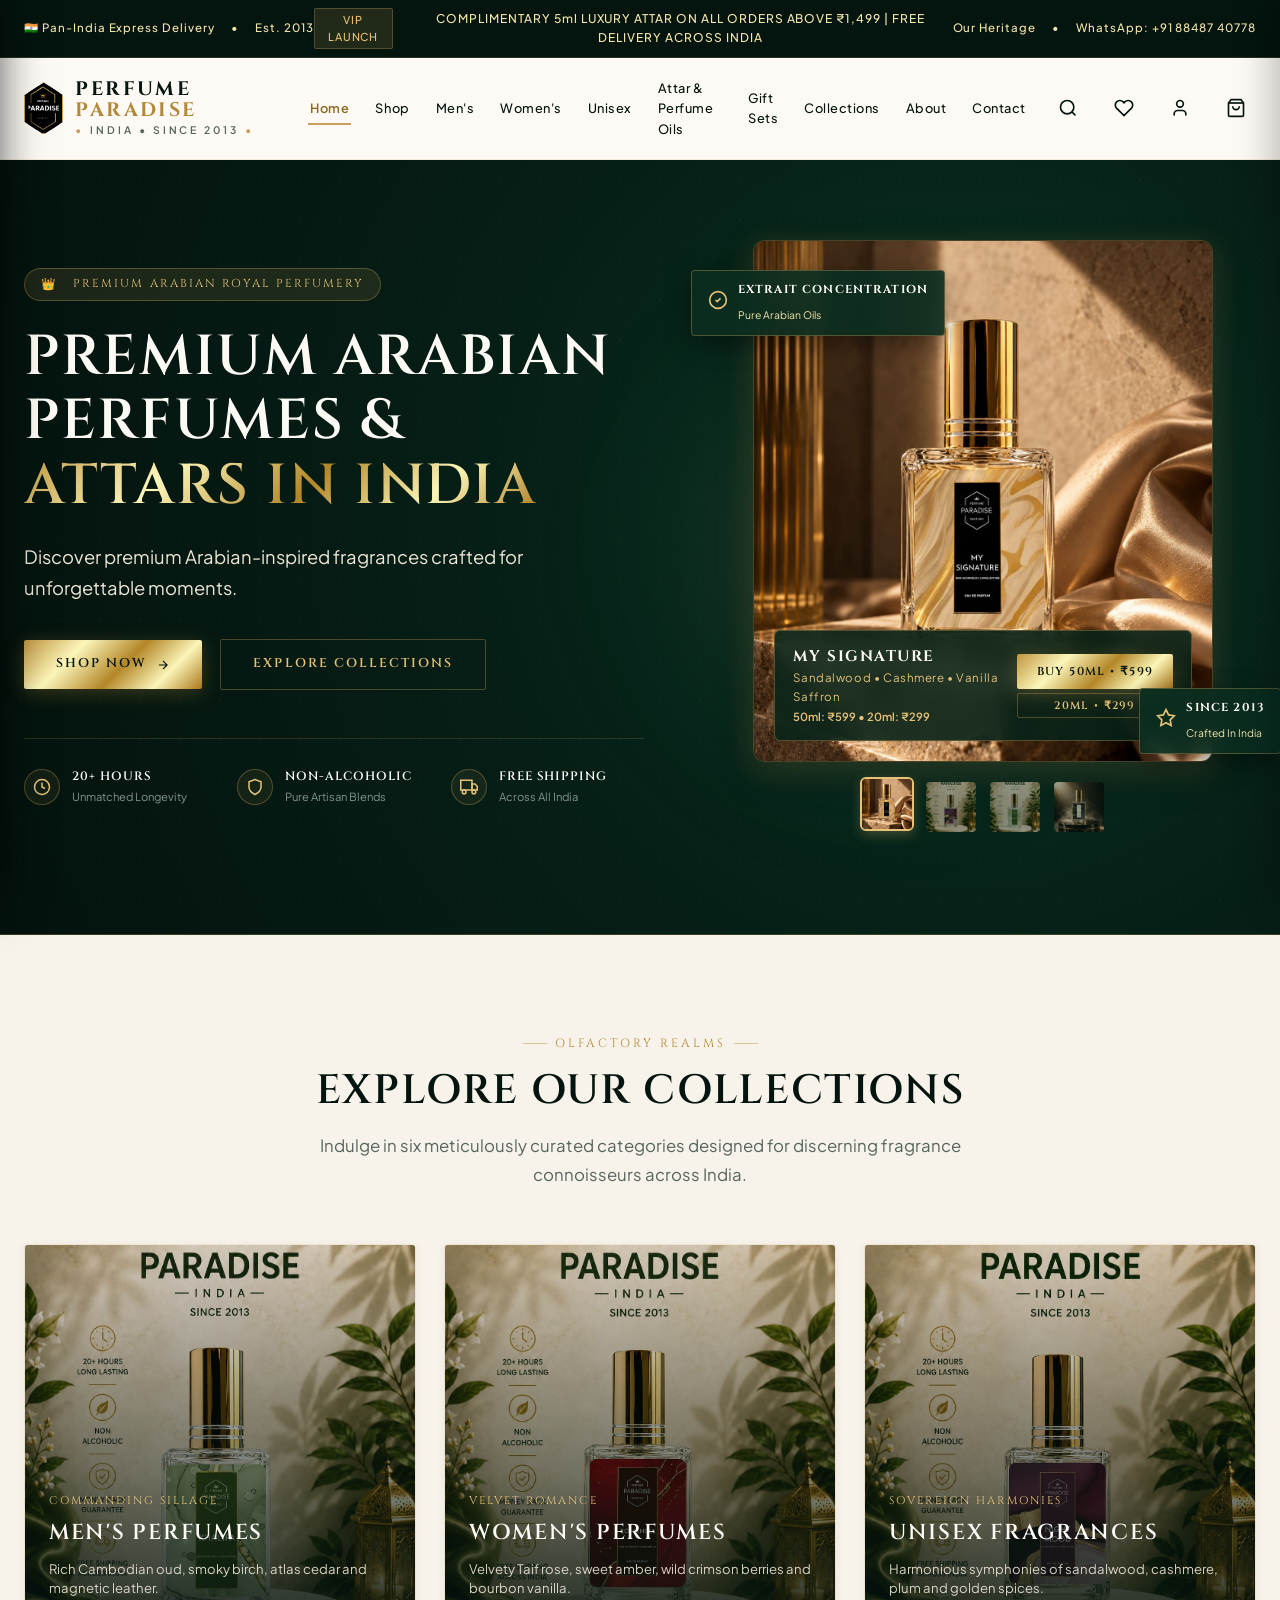
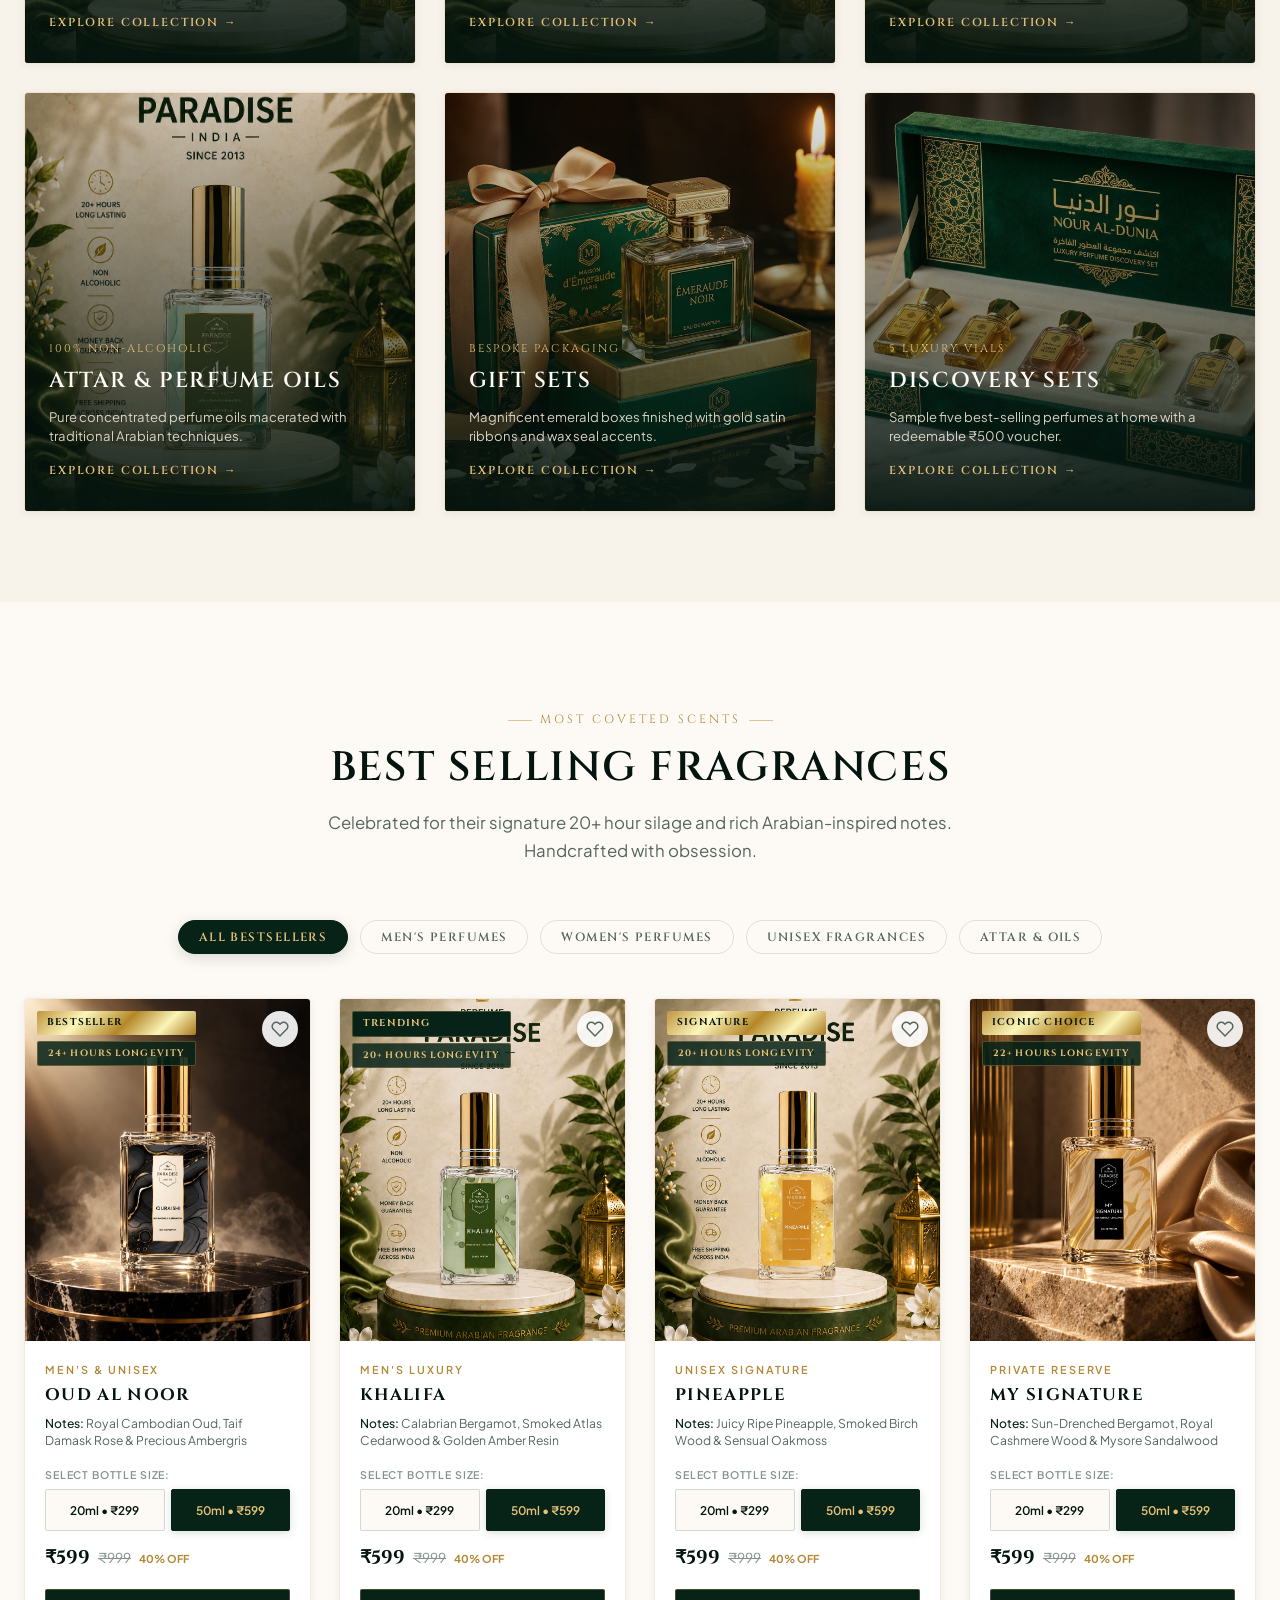
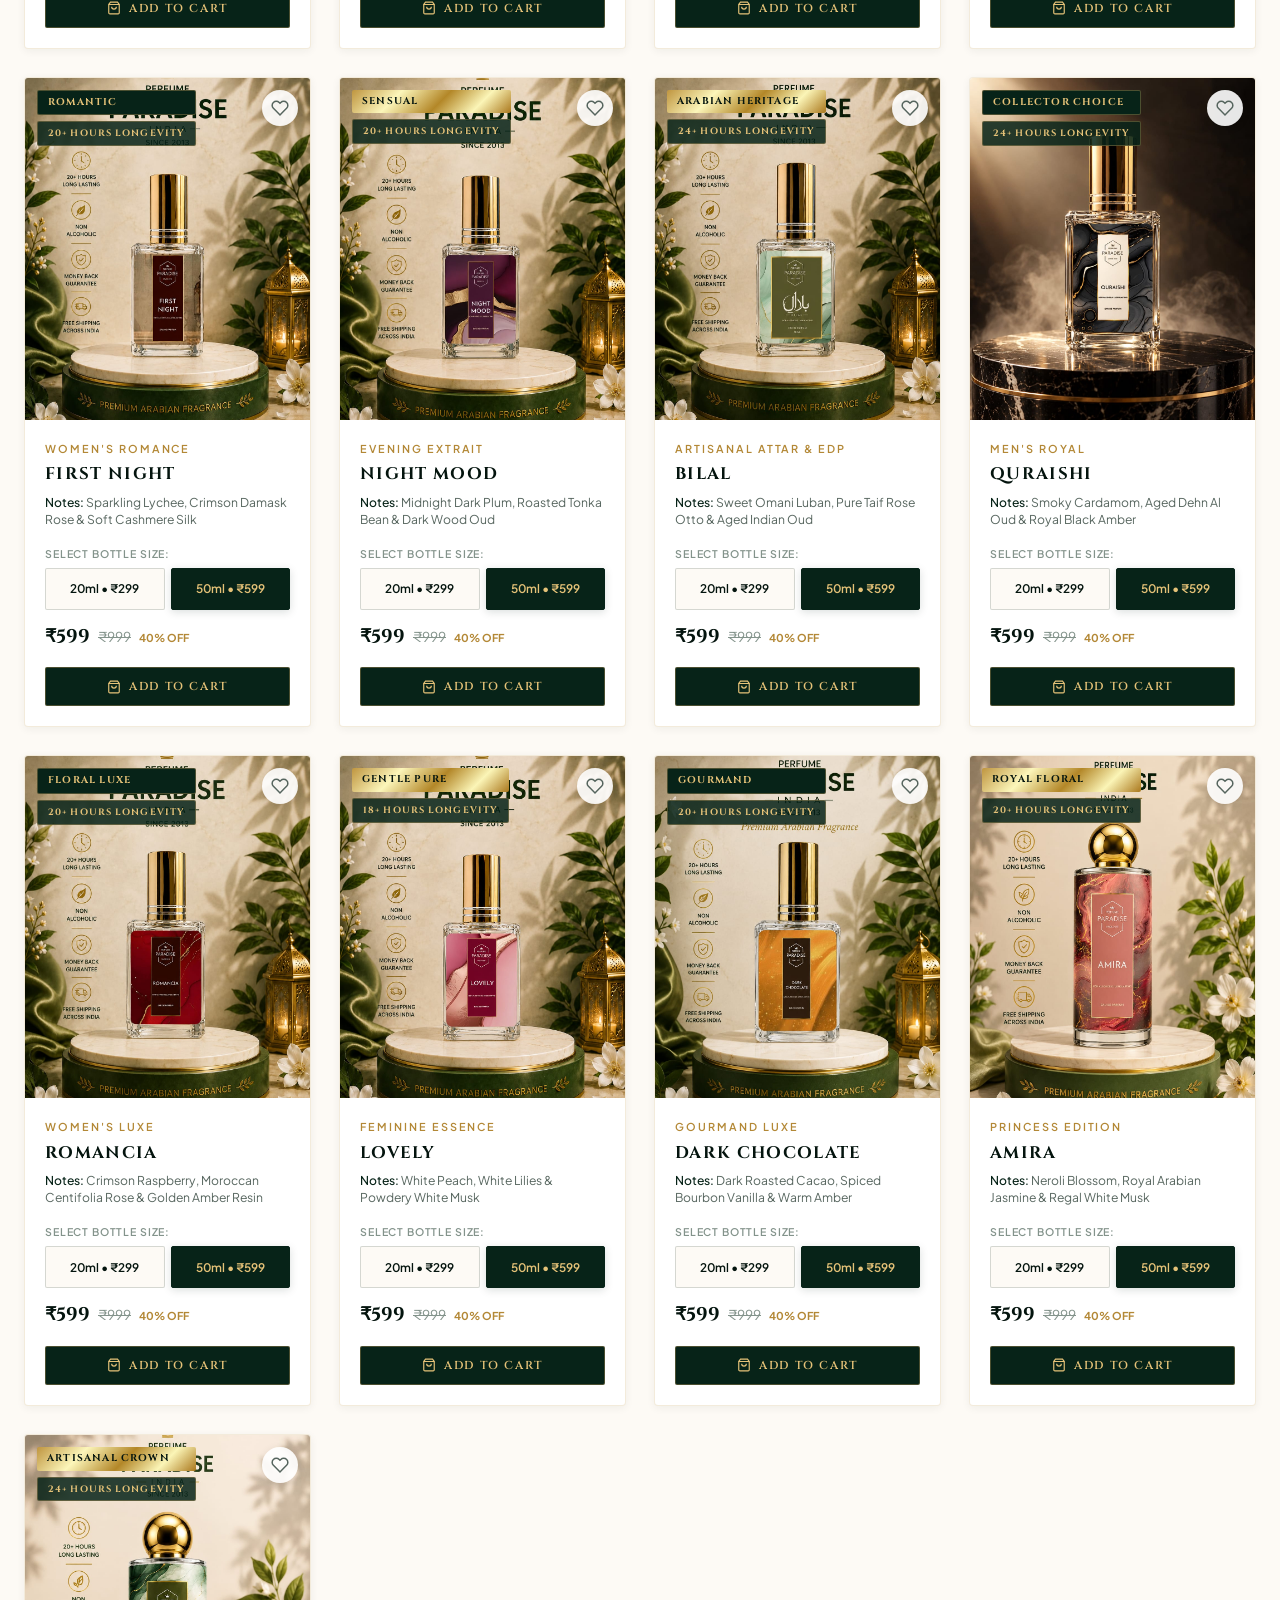
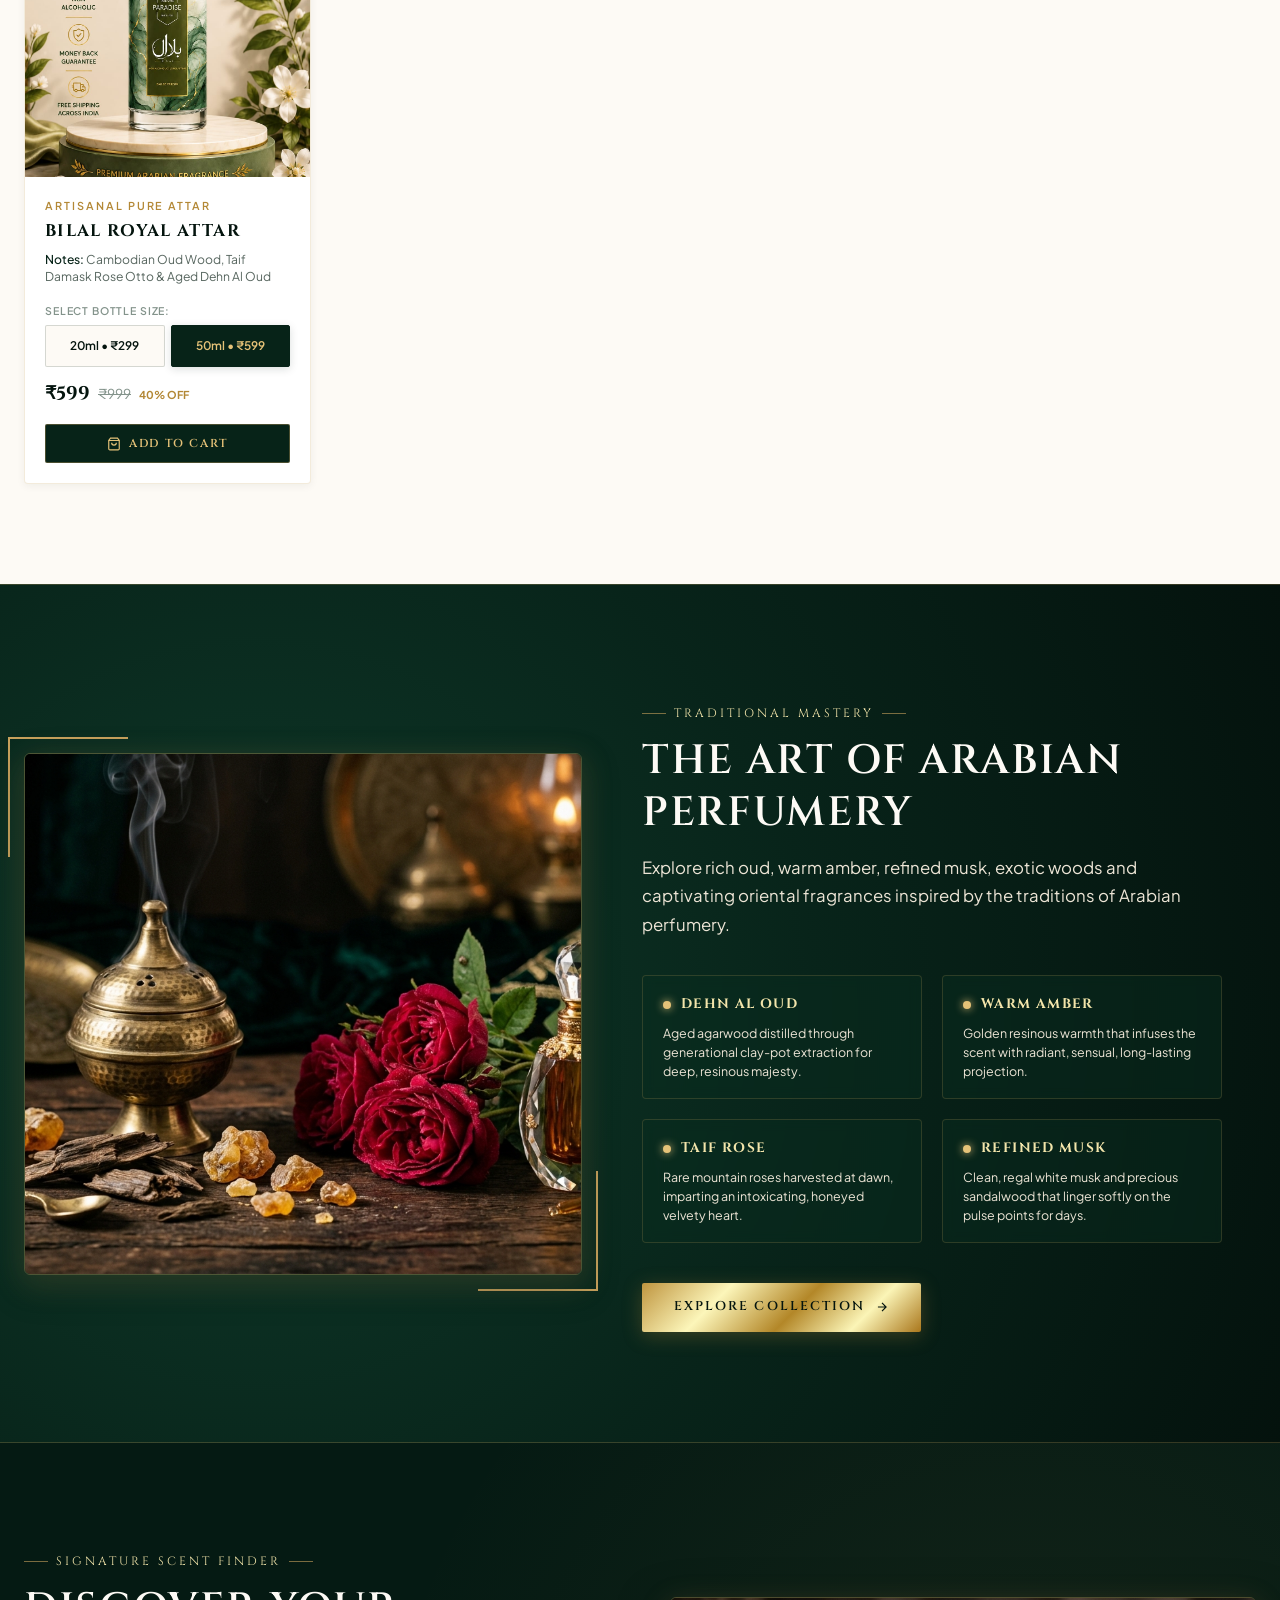
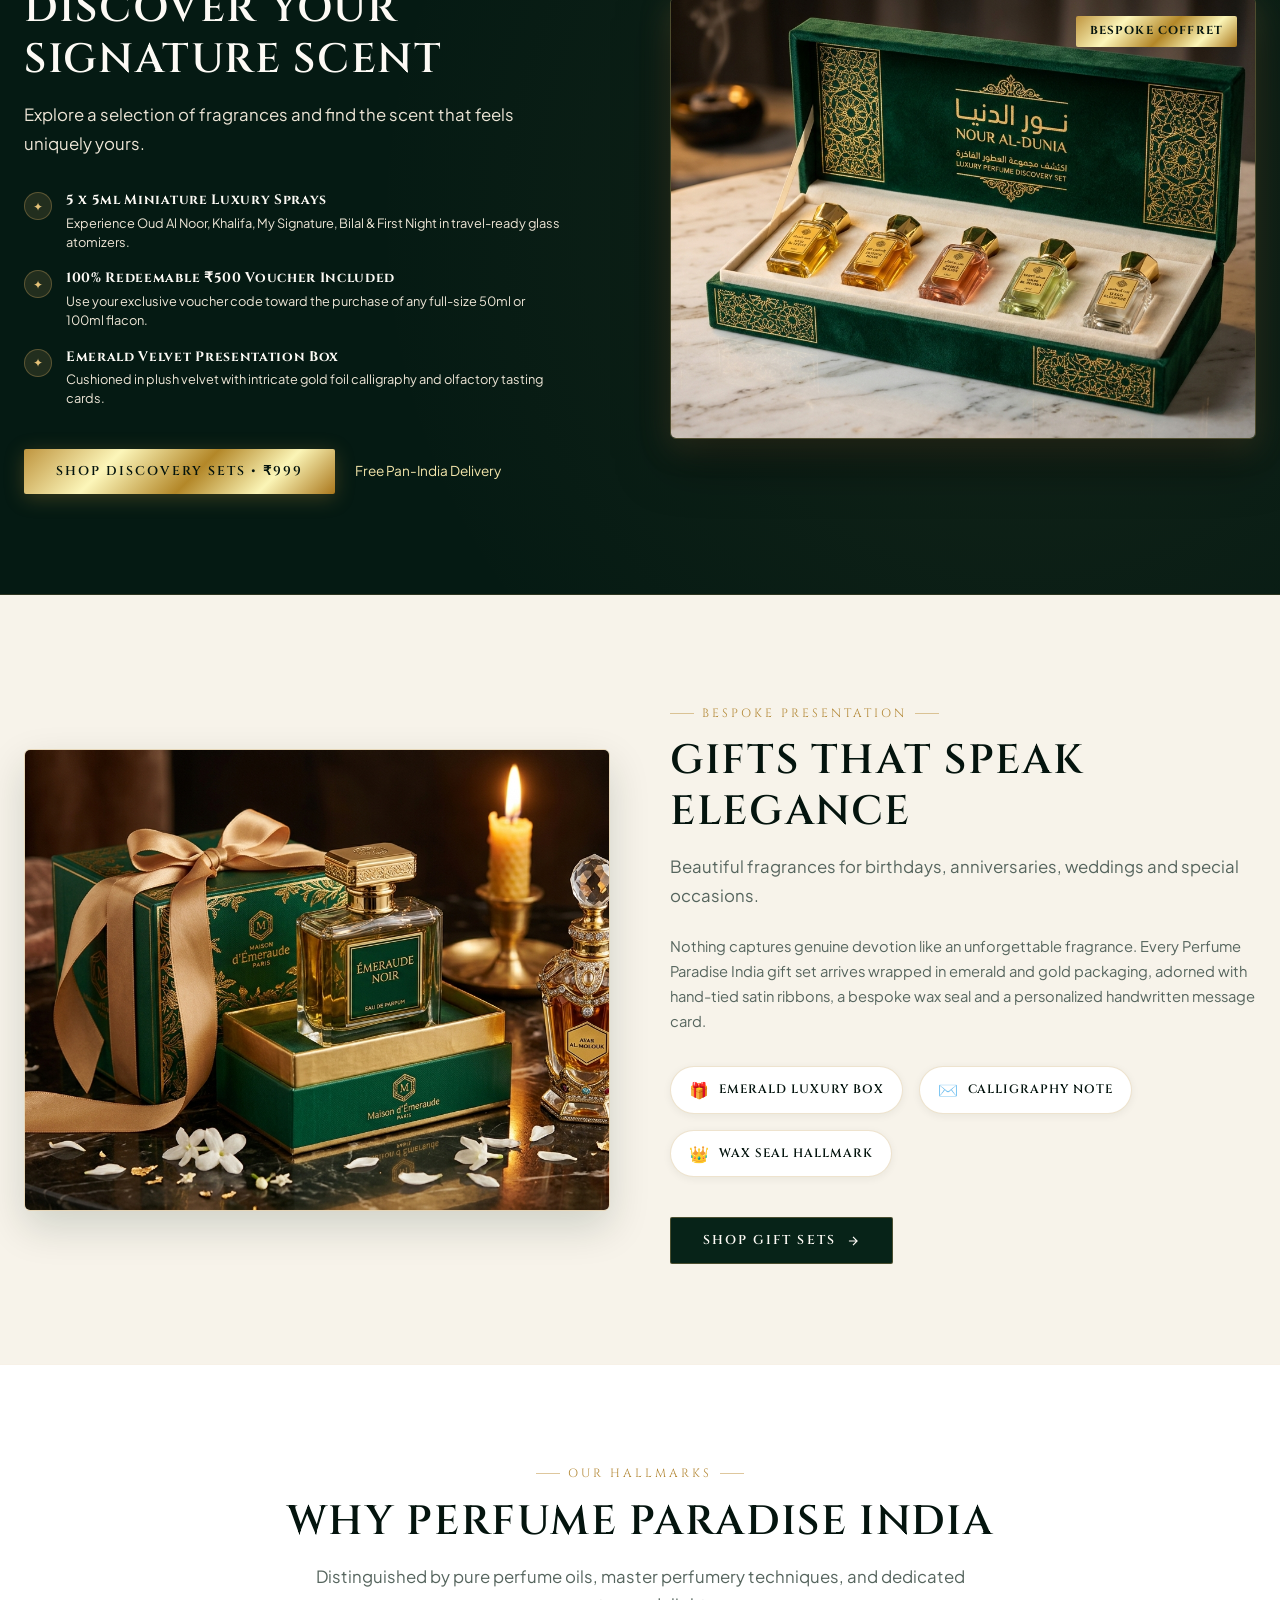
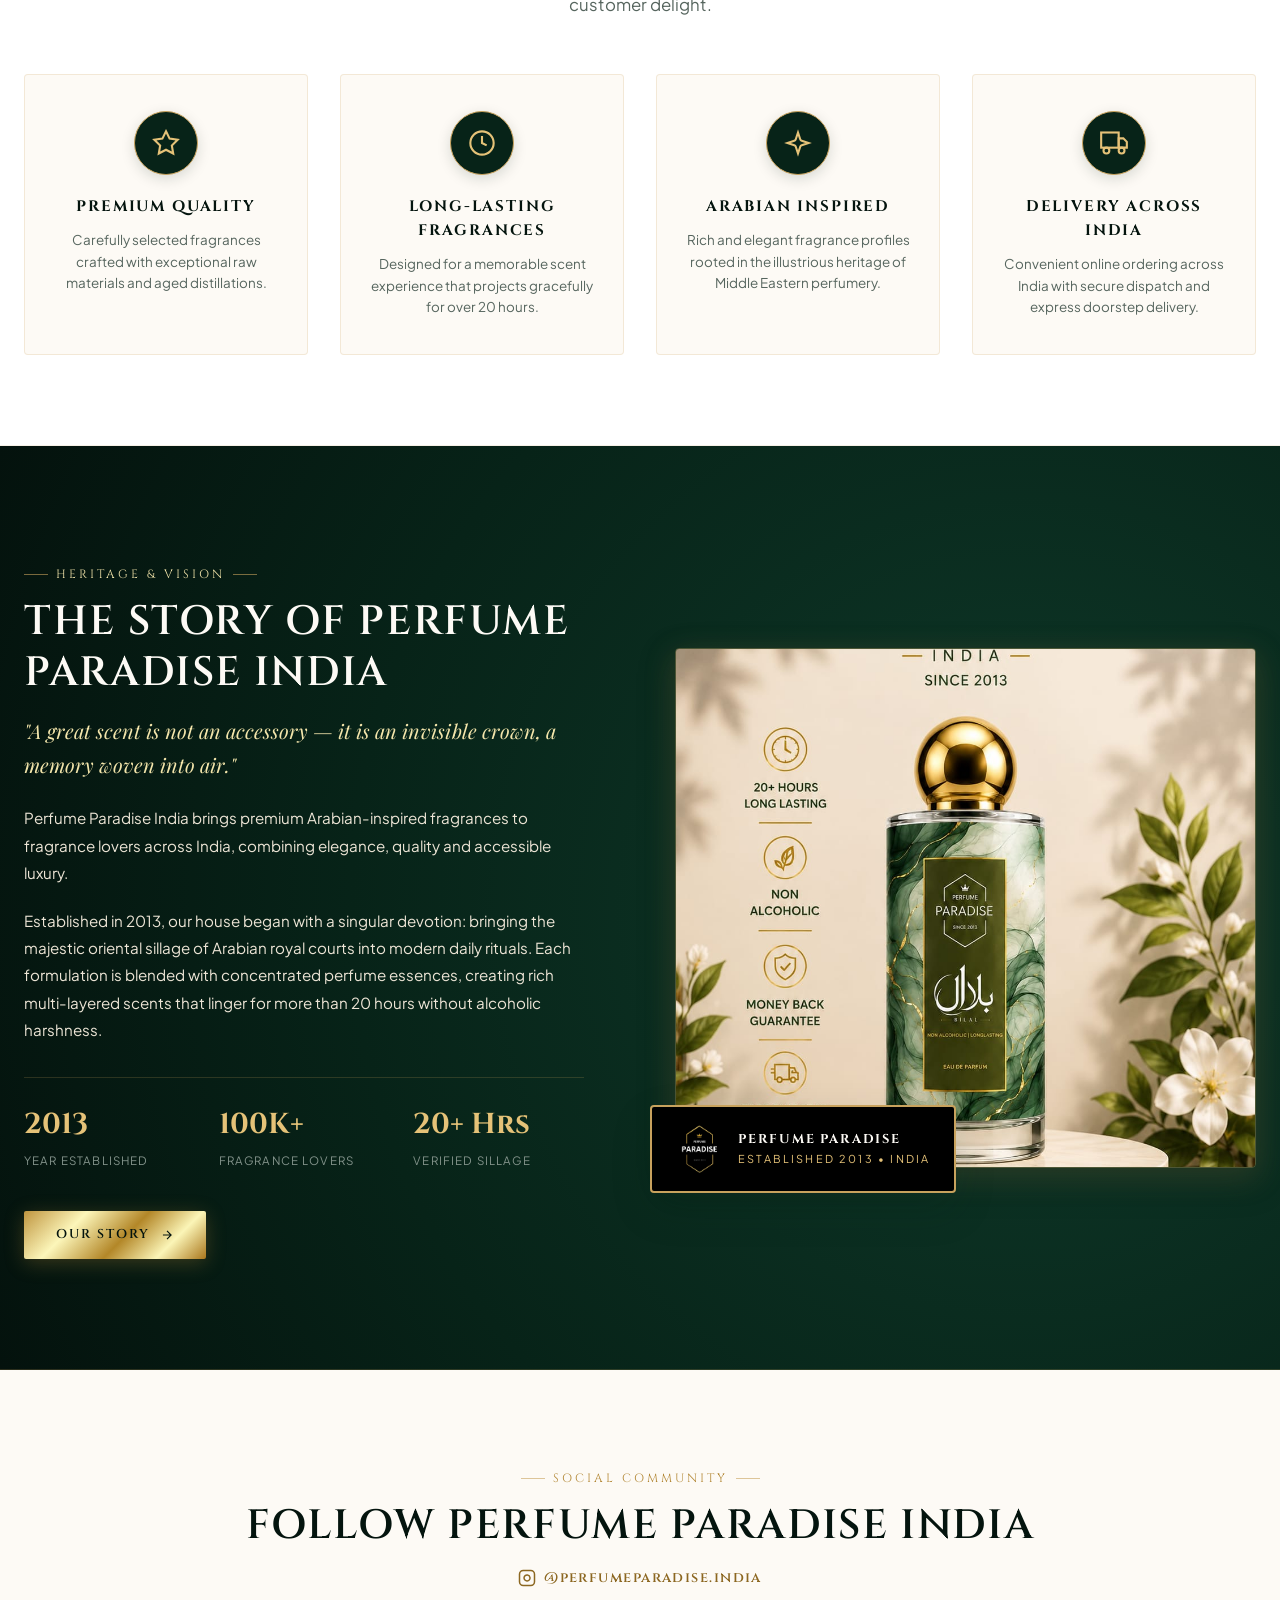
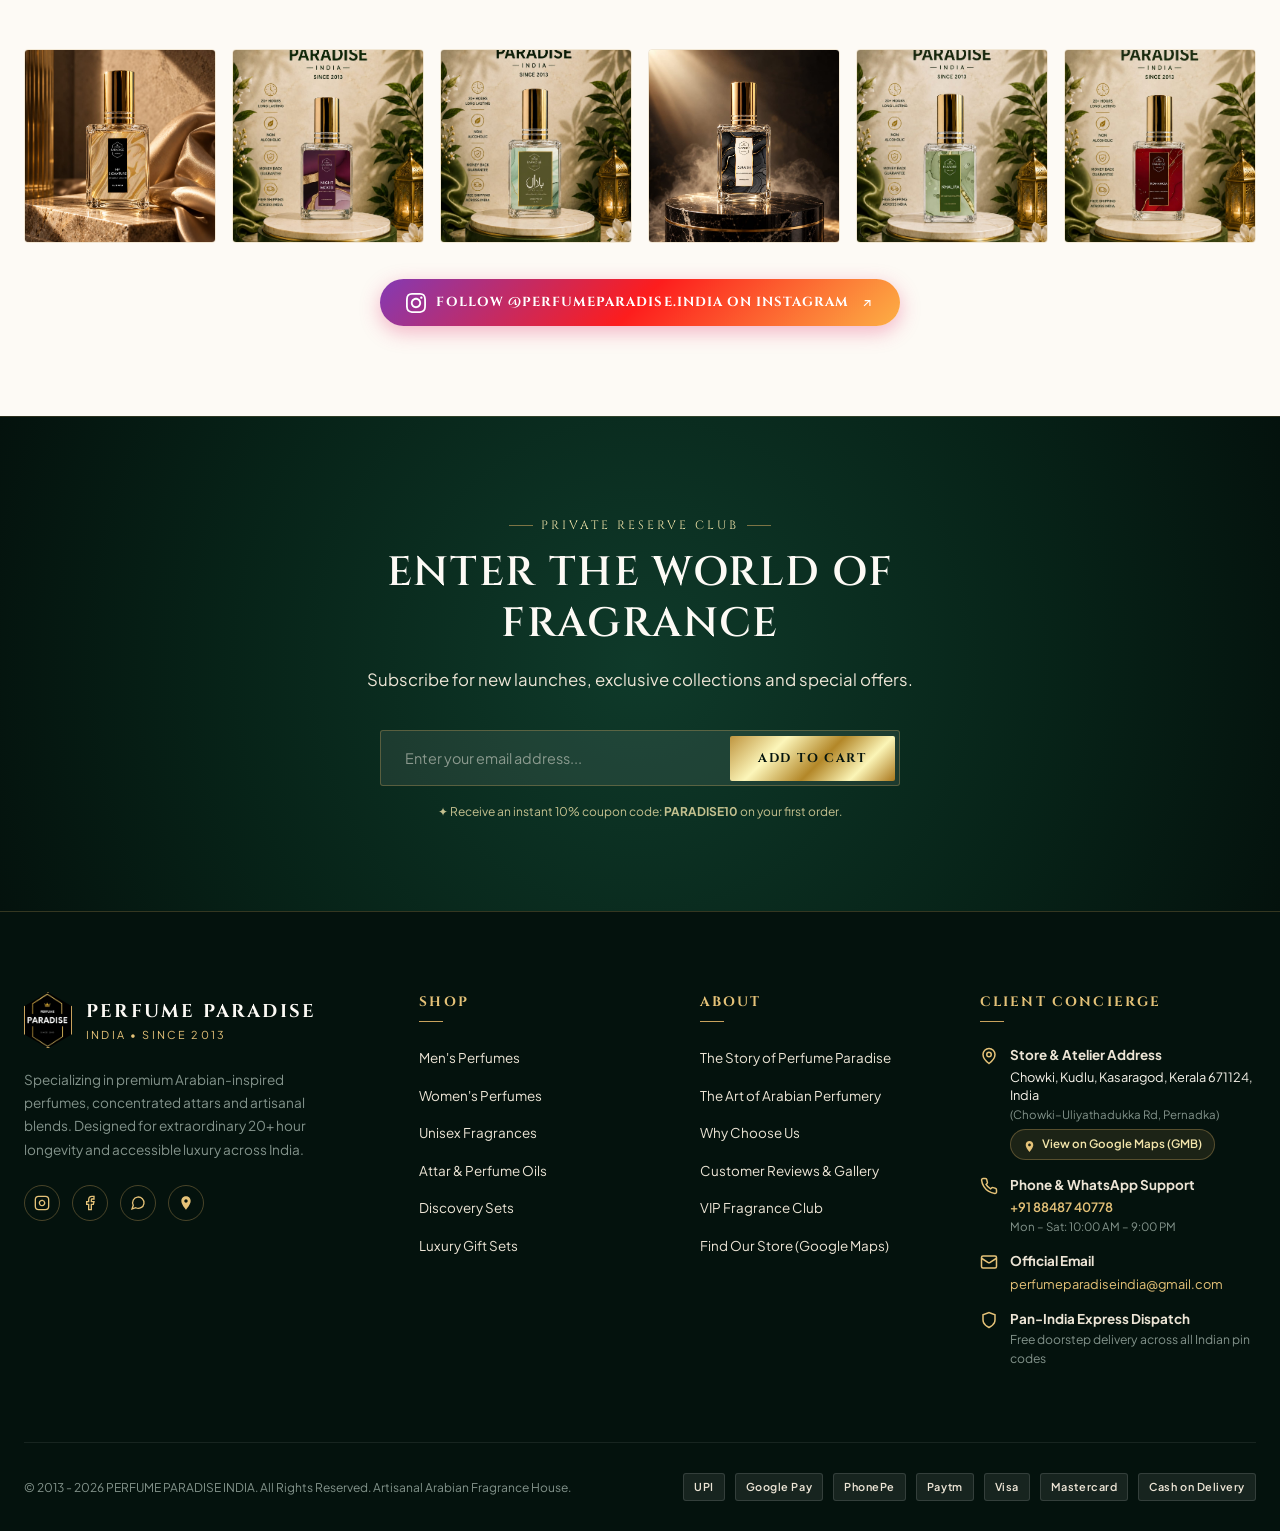
==== commit 7d3659c3: "Implement dedicated category routing, pages, headings, and active nav highlights for Men's, Women's," ====
--- a/index.html
+++ b/index.html
@@ -296,16 +296,16 @@
 
       <!-- Desktop Navigation Links -->
       <nav class="main-nav" aria-label="Main Navigation">
-        <a href="#hero" class="nav-link active">Home</a>
-        <a href="#bestsellers" class="nav-link">Shop</a>
-        <a href="#bestsellers" class="nav-link" onclick="currentCategory='mens'; renderProducts();">Men's</a>
-        <a href="#bestsellers" class="nav-link" onclick="currentCategory='womens'; renderProducts();">Women's</a>
-        <a href="#bestsellers" class="nav-link" onclick="currentCategory='unisex'; renderProducts();">Unisex</a>
-        <a href="#bestsellers" class="nav-link" onclick="currentCategory='attar'; renderProducts();">Attar & Perfume Oils</a>
-        <a href="#gifting" class="nav-link">Gift Sets</a>
-        <a href="#categories" class="nav-link">Collections</a>
-        <a href="#about" class="nav-link">About</a>
-        <a href="#footer" class="nav-link">Contact</a>
+        <a href="#hero" class="nav-link active" data-nav="home">Home</a>
+        <a href="?category=all" class="nav-link" data-nav-category="all">Shop</a>
+        <a href="?category=mens" class="nav-link" data-nav-category="mens">Men's</a>
+        <a href="?category=womens" class="nav-link" data-nav-category="womens">Women's</a>
+        <a href="?category=unisex" class="nav-link" data-nav-category="unisex">Unisex</a>
+        <a href="?category=attar" class="nav-link" data-nav-category="attar">Attar & Perfume Oils</a>
+        <a href="#gifting" class="nav-link" data-nav="gifting">Gift Sets</a>
+        <a href="#categories" class="nav-link" data-nav="categories">Collections</a>
+        <a href="#about" class="nav-link" data-nav="about">About</a>
+        <a href="#footer" class="nav-link" data-nav="footer">Contact</a>
       </nav>
 
       <!-- Utility Icons -->
@@ -503,10 +503,10 @@
       <div class="categories-grid">
         
         <!-- 1. Men's Perfumes -->
-        <a href="#bestsellers" class="category-card" onclick="currentCategory='mens'; renderProducts();">
+        <a href="?category=mens" class="category-card" data-category="mens">
           <img class="category-img" src="assets/images/khalifa.jpg" alt="Men's Perfumes Collection">
           <div class="category-overlay">
-            <span class="category-count">12 Fragrances</span>
+            <span class="category-count">Commanding Sillage</span>
             <h3 class="category-name">Men's Perfumes</h3>
             <p class="category-desc">Rich Cambodian oud, smoky birch, atlas cedar and magnetic leather.</p>
             <span class="category-action">Explore Collection →</span>
@@ -514,10 +514,10 @@
         </a>
 
         <!-- 2. Women's Perfumes -->
-        <a href="#bestsellers" class="category-card" onclick="currentCategory='womens'; renderProducts();">
+        <a href="?category=womens" class="category-card" data-category="womens">
           <img class="category-img" src="assets/images/romancia.jpg" alt="Women's Perfumes Collection">
           <div class="category-overlay">
-            <span class="category-count">10 Fragrances</span>
+            <span class="category-count">Velvet Romance</span>
             <h3 class="category-name">Women's Perfumes</h3>
             <p class="category-desc">Velvety Taif rose, sweet amber, wild crimson berries and bourbon vanilla.</p>
             <span class="category-action">Explore Collection →</span>
@@ -525,10 +525,10 @@
         </a>
 
         <!-- 3. Unisex Fragrances -->
-        <a href="#bestsellers" class="category-card" onclick="currentCategory='unisex'; renderProducts();">
+        <a href="?category=unisex" class="category-card" data-category="unisex">
           <img class="category-img" src="assets/images/night-mood.jpg" alt="Unisex Fragrances Collection">
           <div class="category-overlay">
-            <span class="category-count">14 Fragrances</span>
+            <span class="category-count">Sovereign Harmonies</span>
             <h3 class="category-name">Unisex Fragrances</h3>
             <p class="category-desc">Harmonious symphonies of sandalwood, cashmere, plum and golden spices.</p>
             <span class="category-action">Explore Collection →</span>
@@ -536,7 +536,7 @@
         </a>
 
         <!-- 4. Attar & Perfume Oils -->
-        <a href="#bestsellers" class="category-card" onclick="currentCategory='attar'; renderProducts();">
+        <a href="?category=attar" class="category-card" data-category="attar">
           <img class="category-img" src="assets/images/bilal.jpg" alt="Attar & Perfume Oils Collection">
           <div class="category-overlay">
             <span class="category-count">100% Non-Alcoholic</span>
@@ -579,21 +579,24 @@
     <div class="container">
       
       <div class="section-header">
-        <div class="section-label">Most Coveted Scents</div>
-        <h2 class="section-title">BEST SELLING FRAGRANCES</h2>
-        <p class="section-subtitle">
+        <div class="section-label" id="catalogSectionLabel">Most Coveted Scents</div>
+        <h2 class="section-title" id="catalogSectionTitle">BEST SELLING FRAGRANCES</h2>
+        <p class="section-subtitle" id="catalogSectionDesc">
           Celebrated for their signature 20+ hour silage and rich Arabian-inspired notes. Handcrafted with obsession.
         </p>
       </div>
 
       <!-- Category Filter Pills -->
       <div class="filter-nav">
-        <button class="filter-btn active" data-filter="all">All Bestsellers</button>
-        <button class="filter-btn" data-filter="mens">Men's Perfumes</button>
-        <button class="filter-btn" data-filter="womens">Women's Perfumes</button>
-        <button class="filter-btn" data-filter="unisex">Unisex Fragrances</button>
-        <button class="filter-btn" data-filter="attar">Attar & Oils</button>
-      </div>
+        <button type="button" class="filter-btn active" data-filter="all">All Bestsellers</button>
+        <button type="button" class="filter-btn" data-filter="mens">Men's Perfumes</button>
+        <button type="button" class="filter-btn" data-filter="womens">Women's Perfumes</button>
+        <button type="button" class="filter-btn" data-filter="unisex">Unisex Fragrances</button>
+        <button type="button" class="filter-btn" data-filter="attar">Attar & Oils</button>
+      </div>
+
+      <!-- Active Category Breadcrumb & Info Banner -->
+      <div class="category-meta-banner" id="categoryActiveBanner" style="display:none;"></div>
 
       <!-- Dynamic Product Grid -->
       <div class="products-grid" id="productsContainer">
@@ -1063,10 +1066,10 @@
         <div>
           <h4 class="footer-column-title">Shop</h4>
           <ul class="footer-links-list">
-            <li><a href="#bestsellers" onclick="currentCategory='mens'; renderProducts();">Men's Perfumes</a></li>
-            <li><a href="#bestsellers" onclick="currentCategory='womens'; renderProducts();">Women's Perfumes</a></li>
-            <li><a href="#bestsellers" onclick="currentCategory='unisex'; renderProducts();">Unisex Fragrances</a></li>
-            <li><a href="#bestsellers" onclick="currentCategory='attar'; renderProducts();">Attar & Perfume Oils</a></li>
+            <li><a href="?category=mens" data-footer-category="mens">Men's Perfumes</a></li>
+            <li><a href="?category=womens" data-footer-category="womens">Women's Perfumes</a></li>
+            <li><a href="?category=unisex" data-footer-category="unisex">Unisex Fragrances</a></li>
+            <li><a href="?category=attar" data-footer-category="attar">Attar & Perfume Oils</a></li>
             <li><a href="#discovery">Discovery Sets</a></li>
             <li><a href="#gifting">Luxury Gift Sets</a></li>
           </ul>
@@ -1198,27 +1201,27 @@
 
     <!-- Mobile Navigation Links -->
     <nav class="mobile-nav-links" aria-label="Mobile Menu Links">
-      <a href="#hero" class="mobile-nav-item active">
+      <a href="#hero" class="mobile-nav-item active" data-nav="home">
         <span class="mobile-nav-bullet">✦</span>
         <span>Home</span>
       </a>
-      <a href="#bestsellers" class="mobile-nav-item" onclick="currentCategory='all'; renderProducts();">
+      <a href="?category=all" class="mobile-nav-item" data-nav-category="all">
         <span class="mobile-nav-bullet">✦</span>
         <span>Shop All Fragrances</span>
       </a>
-      <a href="#bestsellers" class="mobile-nav-item" onclick="currentCategory='mens'; renderProducts();">
+      <a href="?category=mens" class="mobile-nav-item" data-nav-category="mens">
         <span class="mobile-nav-bullet">✦</span>
         <span>Men's Perfumes</span>
       </a>
-      <a href="#bestsellers" class="mobile-nav-item" onclick="currentCategory='womens'; renderProducts();">
+      <a href="?category=womens" class="mobile-nav-item" data-nav-category="womens">
         <span class="mobile-nav-bullet">✦</span>
         <span>Women's Perfumes</span>
       </a>
-      <a href="#bestsellers" class="mobile-nav-item" onclick="currentCategory='unisex'; renderProducts();">
+      <a href="?category=unisex" class="mobile-nav-item" data-nav-category="unisex">
         <span class="mobile-nav-bullet">✦</span>
         <span>Unisex Fragrances</span>
       </a>
-      <a href="#bestsellers" class="mobile-nav-item" onclick="currentCategory='attar'; renderProducts();">
+      <a href="?category=attar" class="mobile-nav-item" data-nav-category="attar">
         <span class="mobile-nav-bullet">✦</span>
         <span>Attar & Perfume Oils</span>
       </a>
--- a/css/style.css
+++ b/css/style.css
@@ -980,6 +980,116 @@
   box-shadow: 0 4px 14px rgba(7, 35, 24, 0.15);
 }
 
+/* Active Category Meta & Breadcrumb Banner */
+.category-meta-banner {
+  background: linear-gradient(135deg, rgba(7, 35, 24, 0.04) 0%, rgba(200, 162, 93, 0.09) 100%);
+  border: 1px solid rgba(200, 162, 93, 0.35);
+  border-radius: 8px;
+  padding: 14px 22px;
+  margin-bottom: 32px;
+  display: flex;
+  align-items: center;
+  justify-content: space-between;
+  box-shadow: 0 4px 18px rgba(7, 35, 24, 0.04);
+}
+
+.category-banner-inner {
+  display: flex;
+  align-items: center;
+  justify-content: space-between;
+  width: 100%;
+  flex-wrap: wrap;
+  gap: 12px;
+}
+
+.category-breadcrumb-wrap {
+  display: flex;
+  align-items: center;
+  gap: 8px;
+  font-family: var(--font-serif-royal);
+  font-size: 0.82rem;
+  font-weight: 500;
+  letter-spacing: 0.06em;
+  color: var(--text-secondary);
+}
+
+.category-breadcrumb-wrap a {
+  color: var(--gold-700);
+  text-decoration: underline;
+  text-underline-offset: 3px;
+  transition: var(--transition-fast);
+}
+
+.category-breadcrumb-wrap a:hover {
+  color: var(--emerald-950);
+}
+
+.category-crumb-sep {
+  color: var(--gold-500);
+  opacity: 0.7;
+}
+
+.category-crumb-current {
+  color: var(--emerald-950);
+  font-weight: 600;
+}
+
+.category-banner-meta {
+  display: flex;
+  align-items: center;
+  gap: 12px;
+  flex-wrap: wrap;
+}
+
+.category-count-badge {
+  font-size: 0.72rem;
+  font-weight: 600;
+  letter-spacing: 0.06em;
+  text-transform: uppercase;
+  background: var(--emerald-900);
+  color: var(--gold-400);
+  padding: 6px 14px;
+  border-radius: 20px;
+}
+
+.category-reset-btn {
+  font-family: var(--font-sans);
+  font-size: 0.74rem;
+  font-weight: 600;
+  color: var(--text-secondary);
+  background: #FFFFFF;
+  border: 1px solid rgba(7, 35, 24, 0.2);
+  padding: 6px 14px;
+  border-radius: 20px;
+  cursor: pointer;
+  transition: var(--transition-fast);
+  display: inline-flex;
+  align-items: center;
+  gap: 6px;
+}
+
+.category-reset-btn:hover {
+  color: #C0392B;
+  border-color: #C0392B;
+  background: #FFF5F5;
+  transform: translateY(-1px);
+}
+
+@keyframes fadeInCatalog {
+  from {
+    opacity: 0.2;
+    transform: translateY(8px);
+  }
+  to {
+    opacity: 1;
+    transform: translateY(0);
+  }
+}
+
+.products-grid.animating {
+  animation: fadeInCatalog 0.3s cubic-bezier(0.16, 1, 0.3, 1) forwards;
+}
+
 .products-grid {
   display: grid;
   grid-template-columns: repeat(4, 1fr);
@@ -3241,6 +3351,29 @@
     height: 330px;
   }
 
+  /* Category Meta Banner Mobile */
+  .category-meta-banner {
+    padding: 12px 14px;
+    margin-bottom: 24px;
+  }
+  .category-banner-inner {
+    flex-direction: column;
+    align-items: flex-start;
+    gap: 10px;
+  }
+  .category-banner-meta {
+    width: 100%;
+    justify-content: space-between;
+  }
+  .category-count-badge {
+    font-size: 0.65rem;
+    padding: 4px 10px;
+  }
+  .category-reset-btn {
+    font-size: 0.68rem;
+    padding: 4px 10px;
+  }
+
   /* Products Grid Mobile Editorial Presentation */
   .products-grid {
     grid-template-columns: 1fr;
